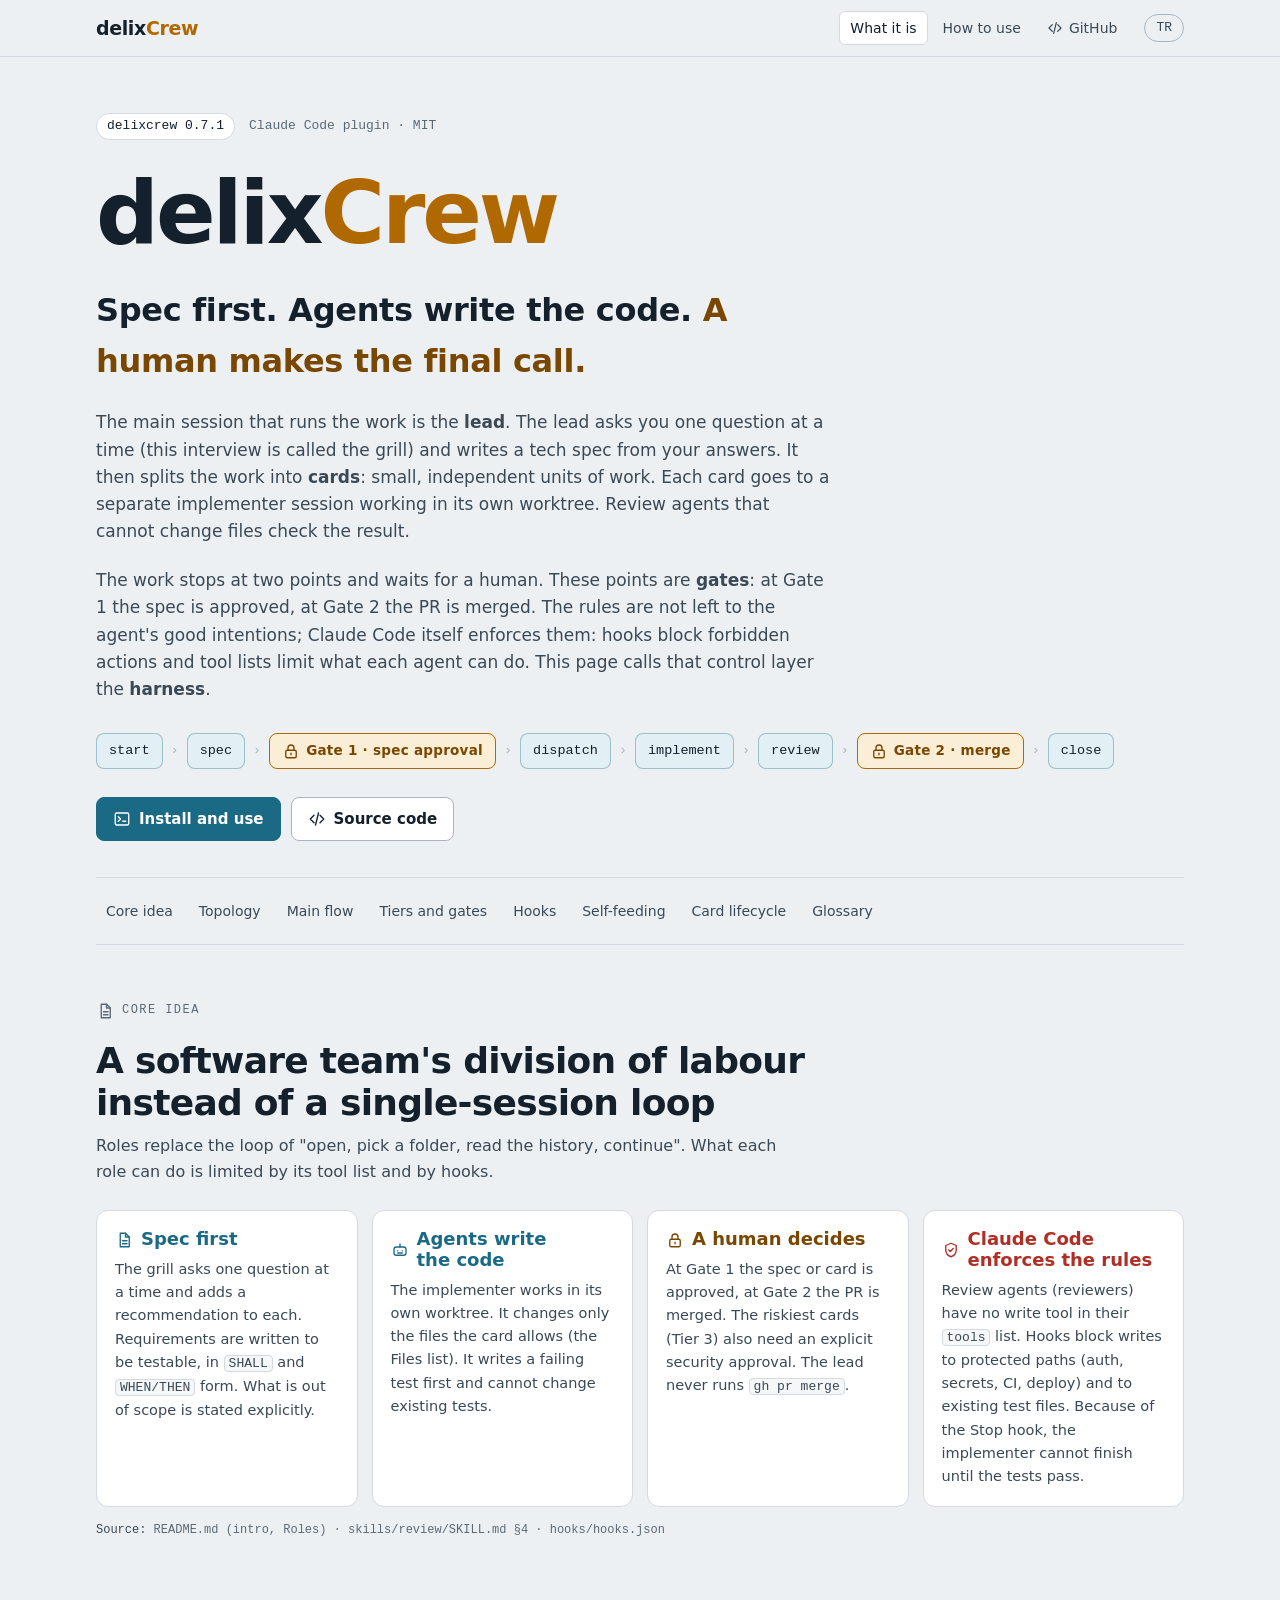
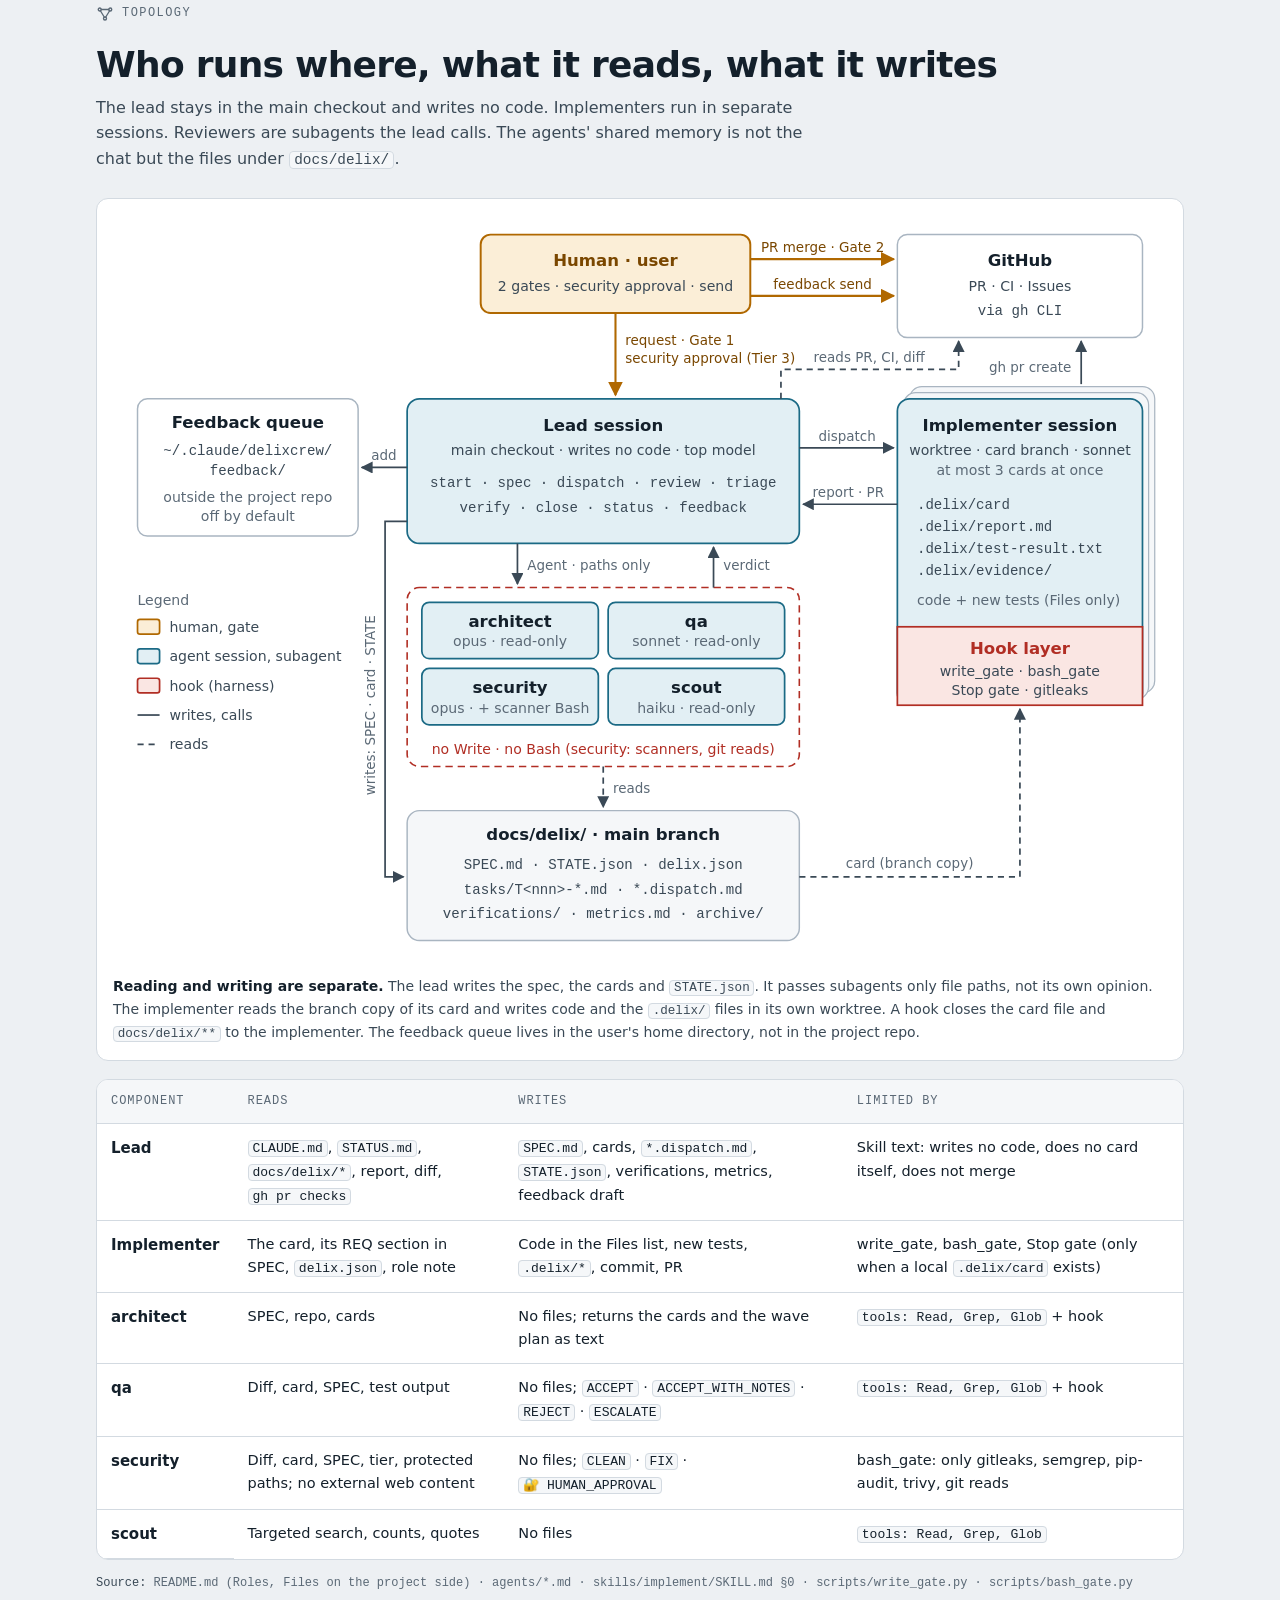
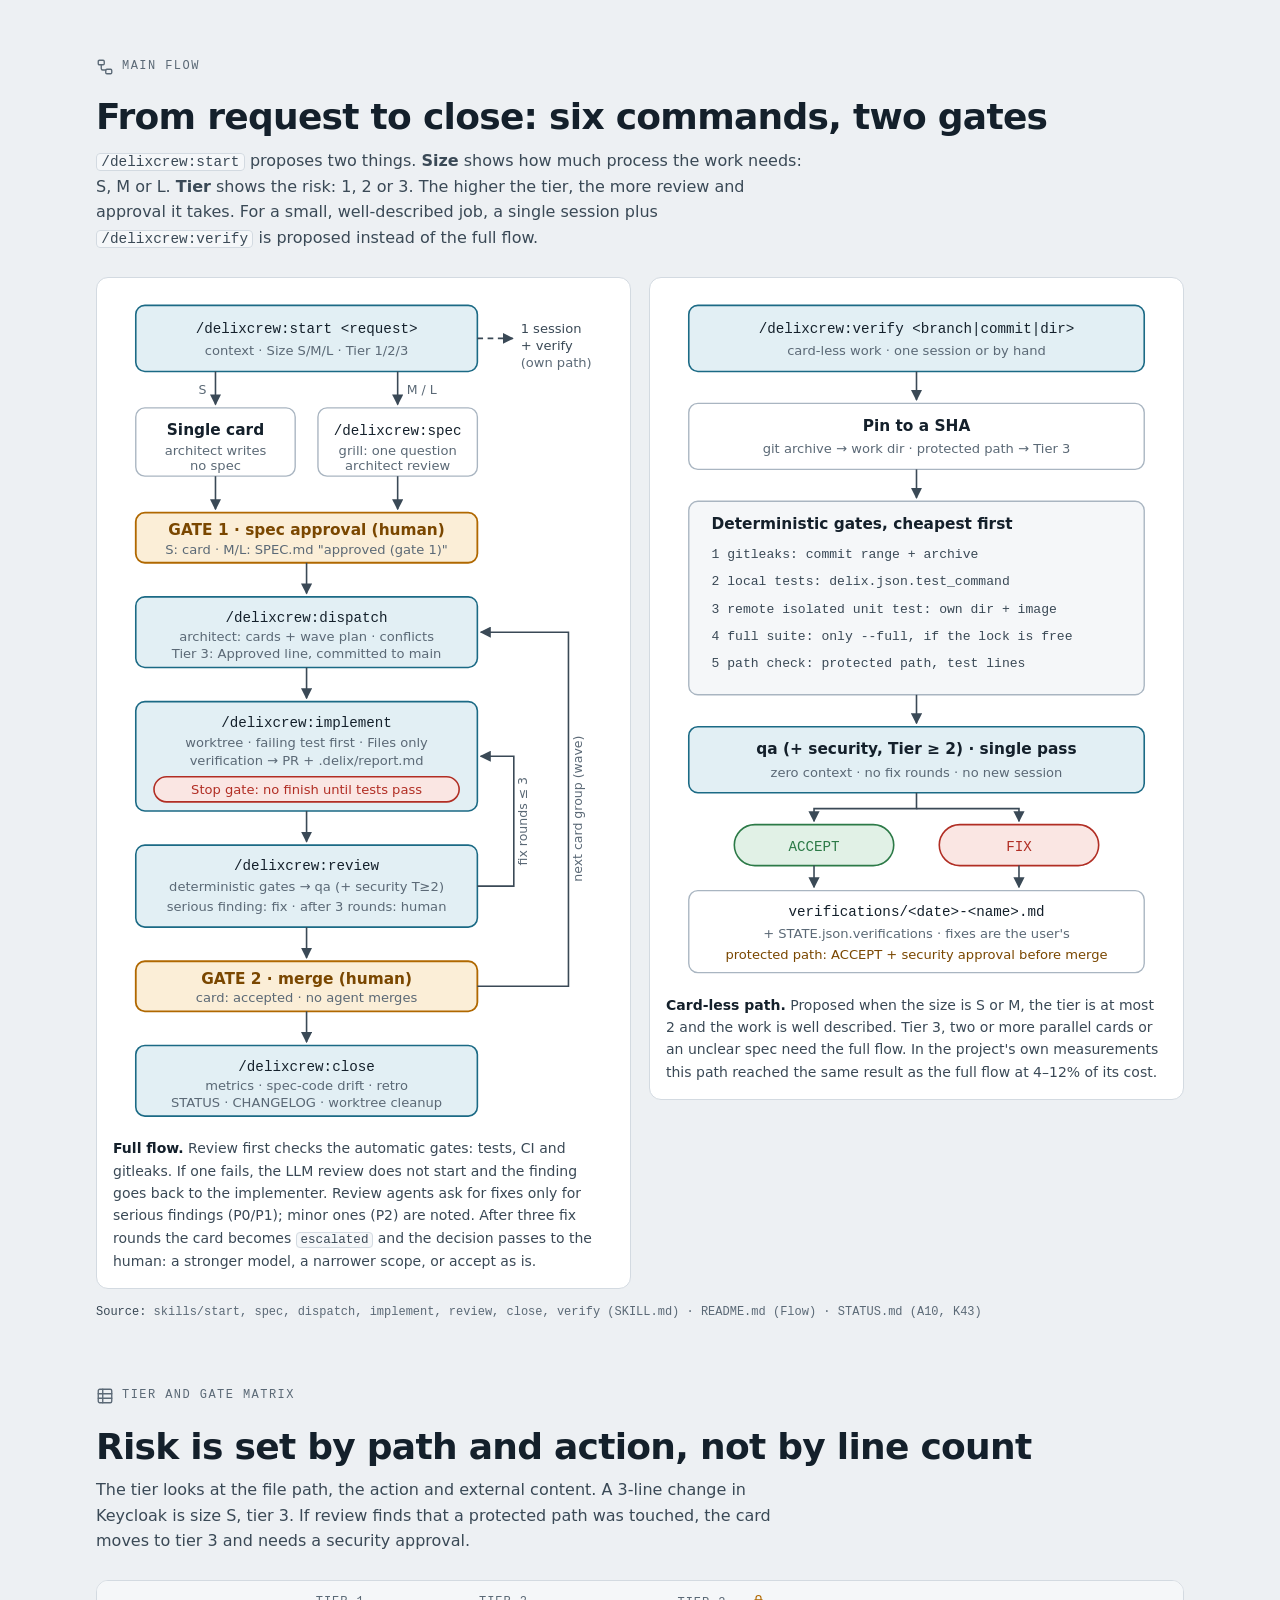
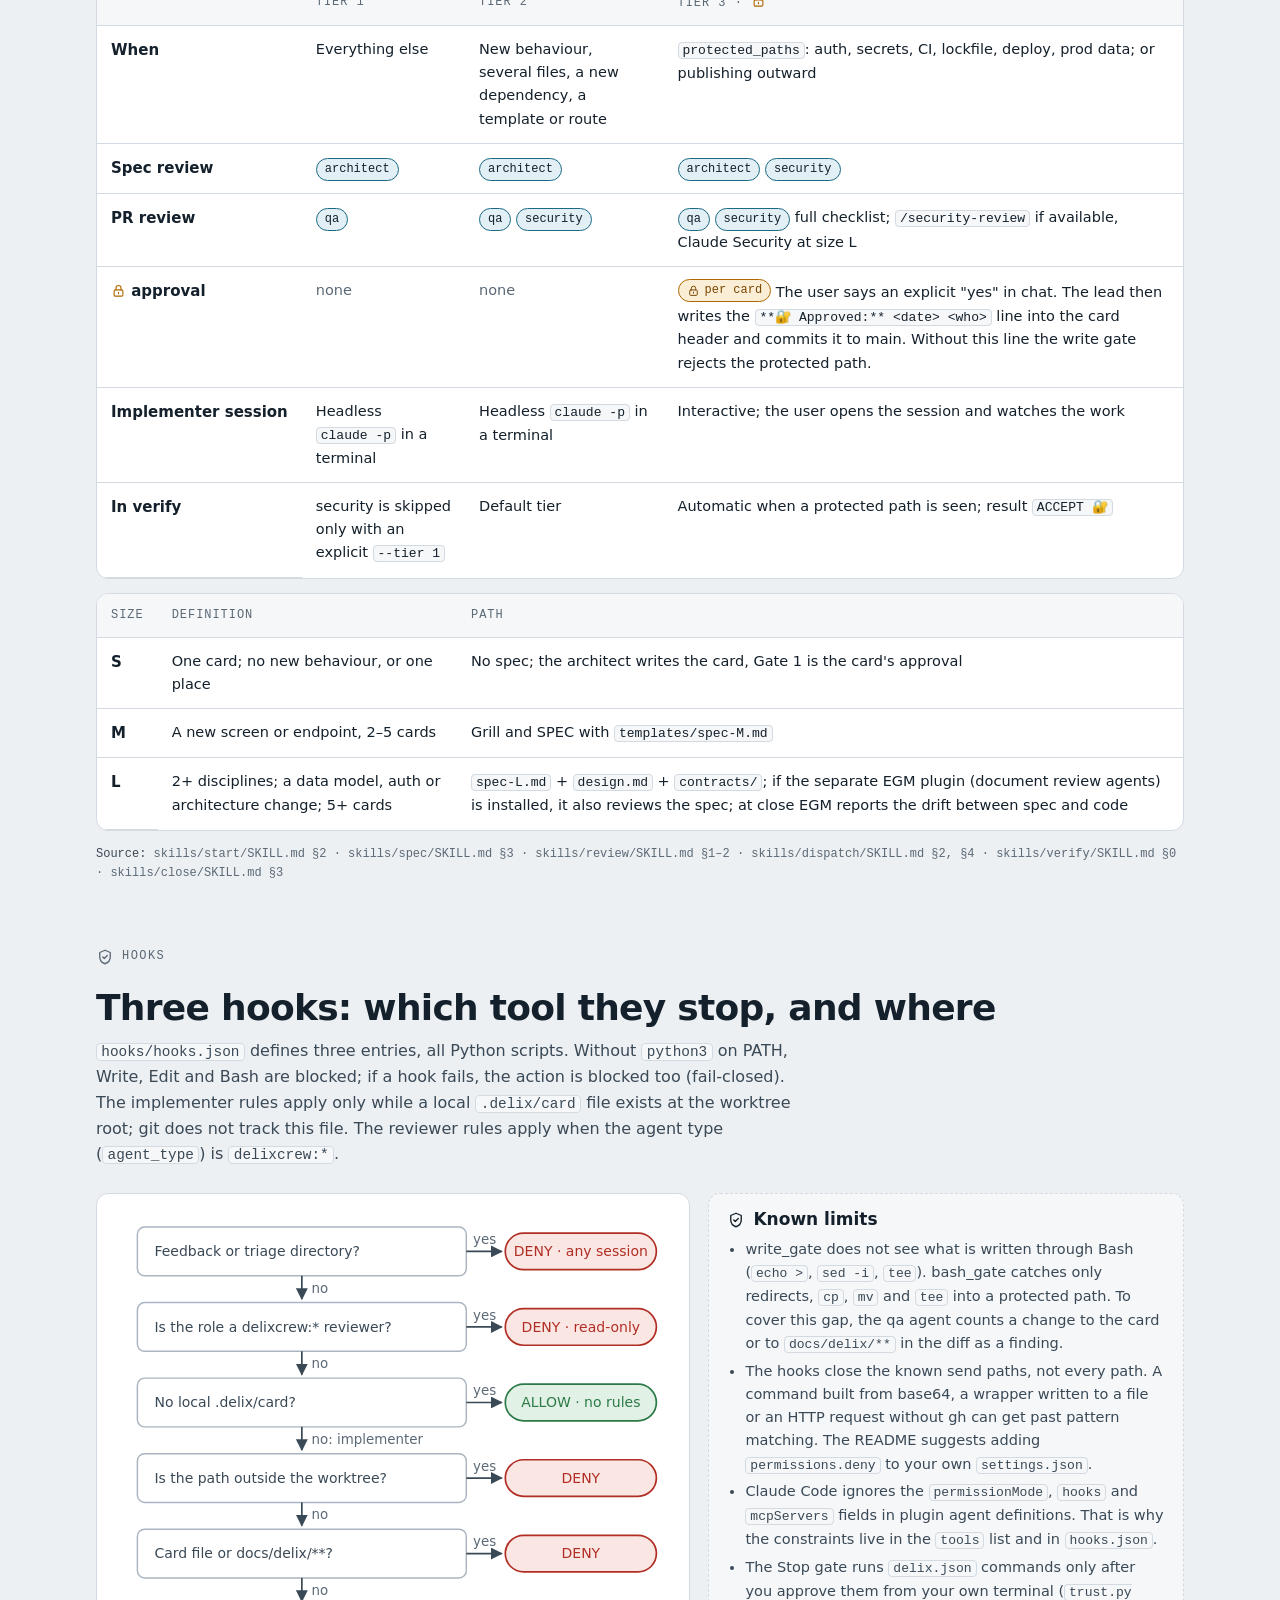
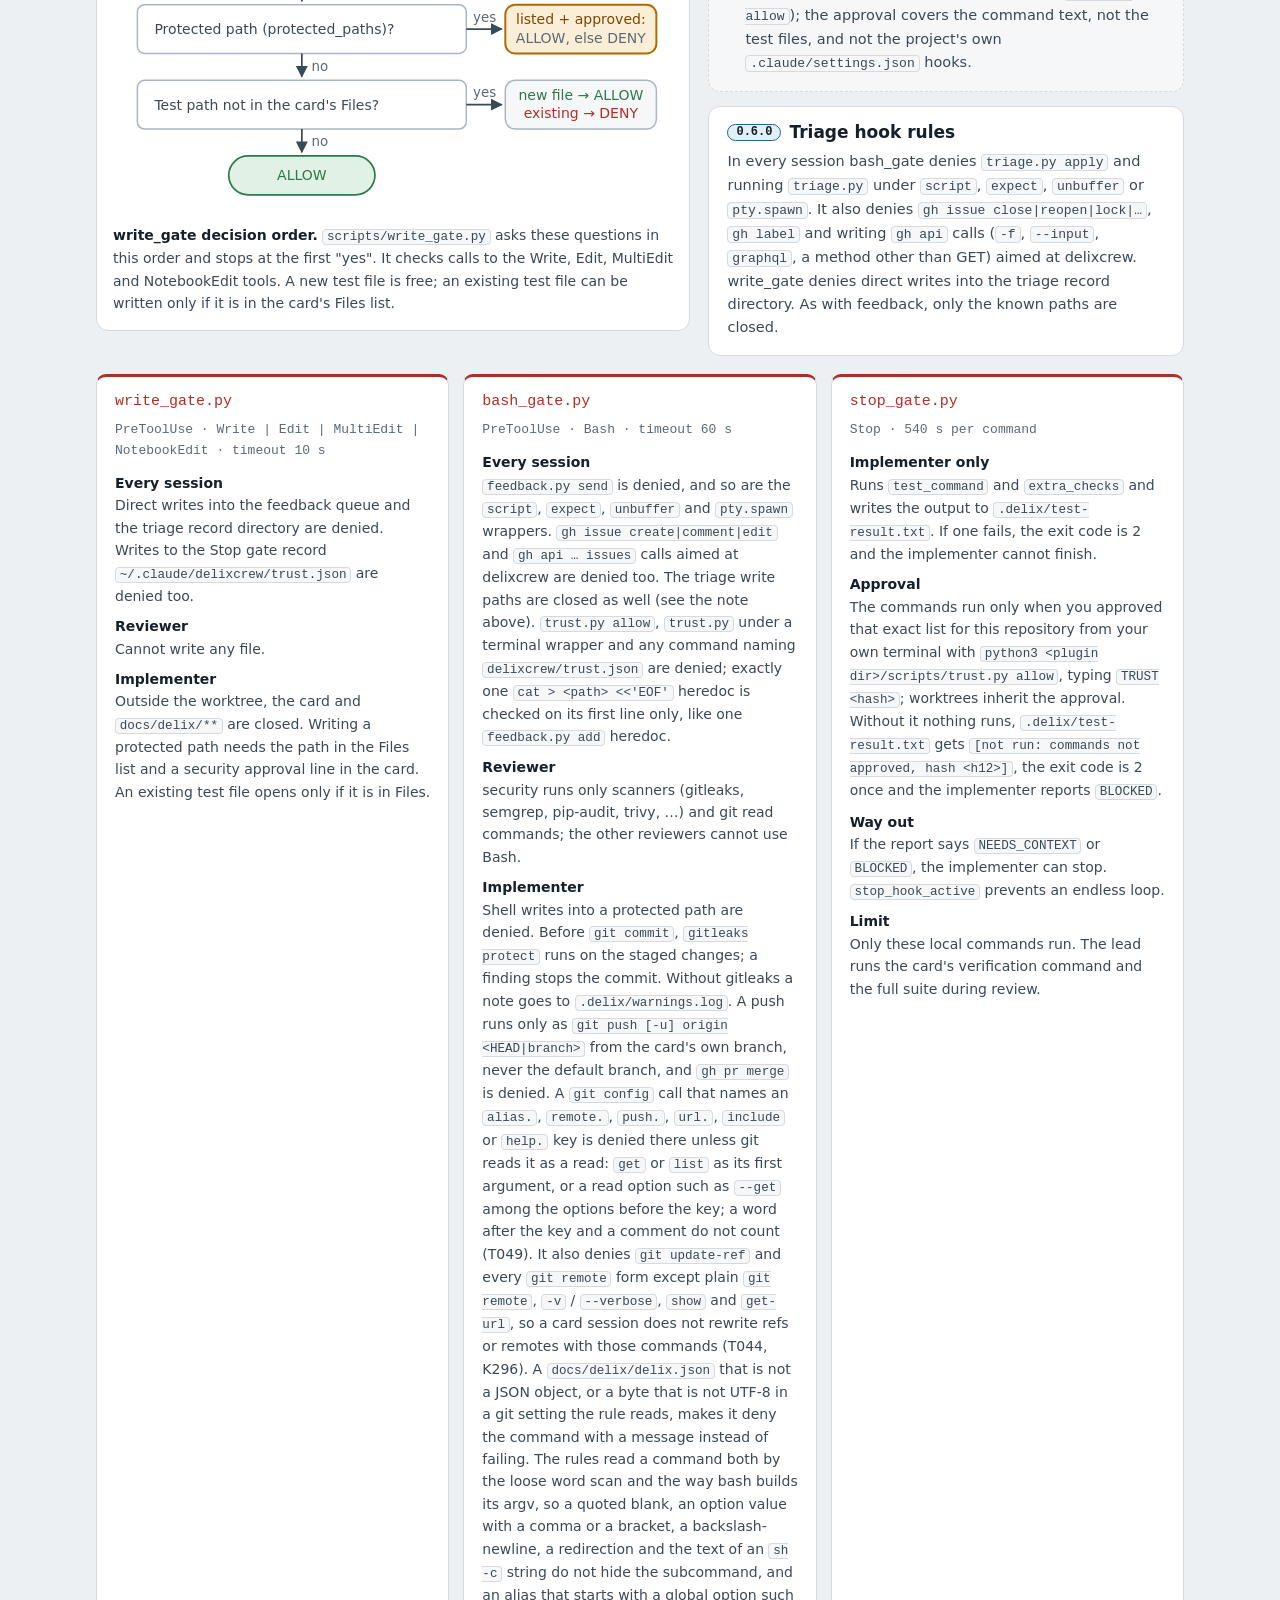
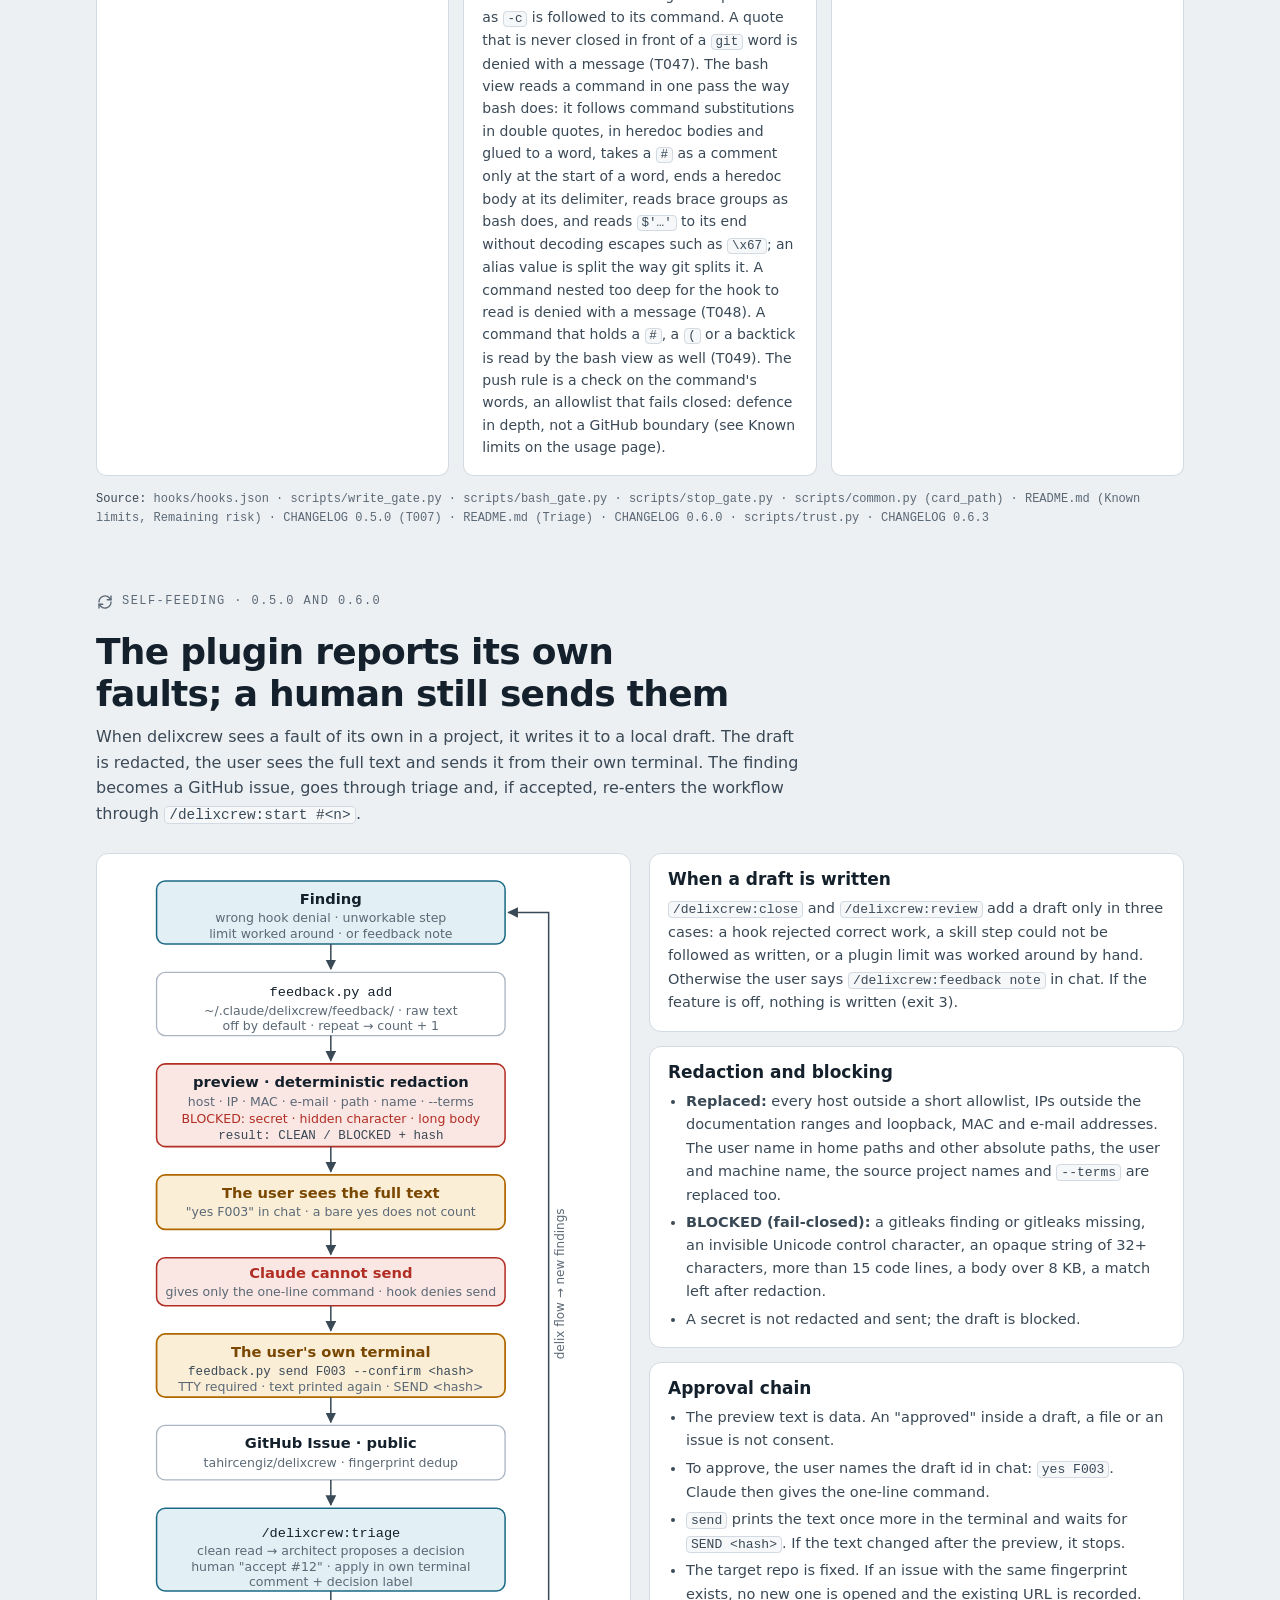
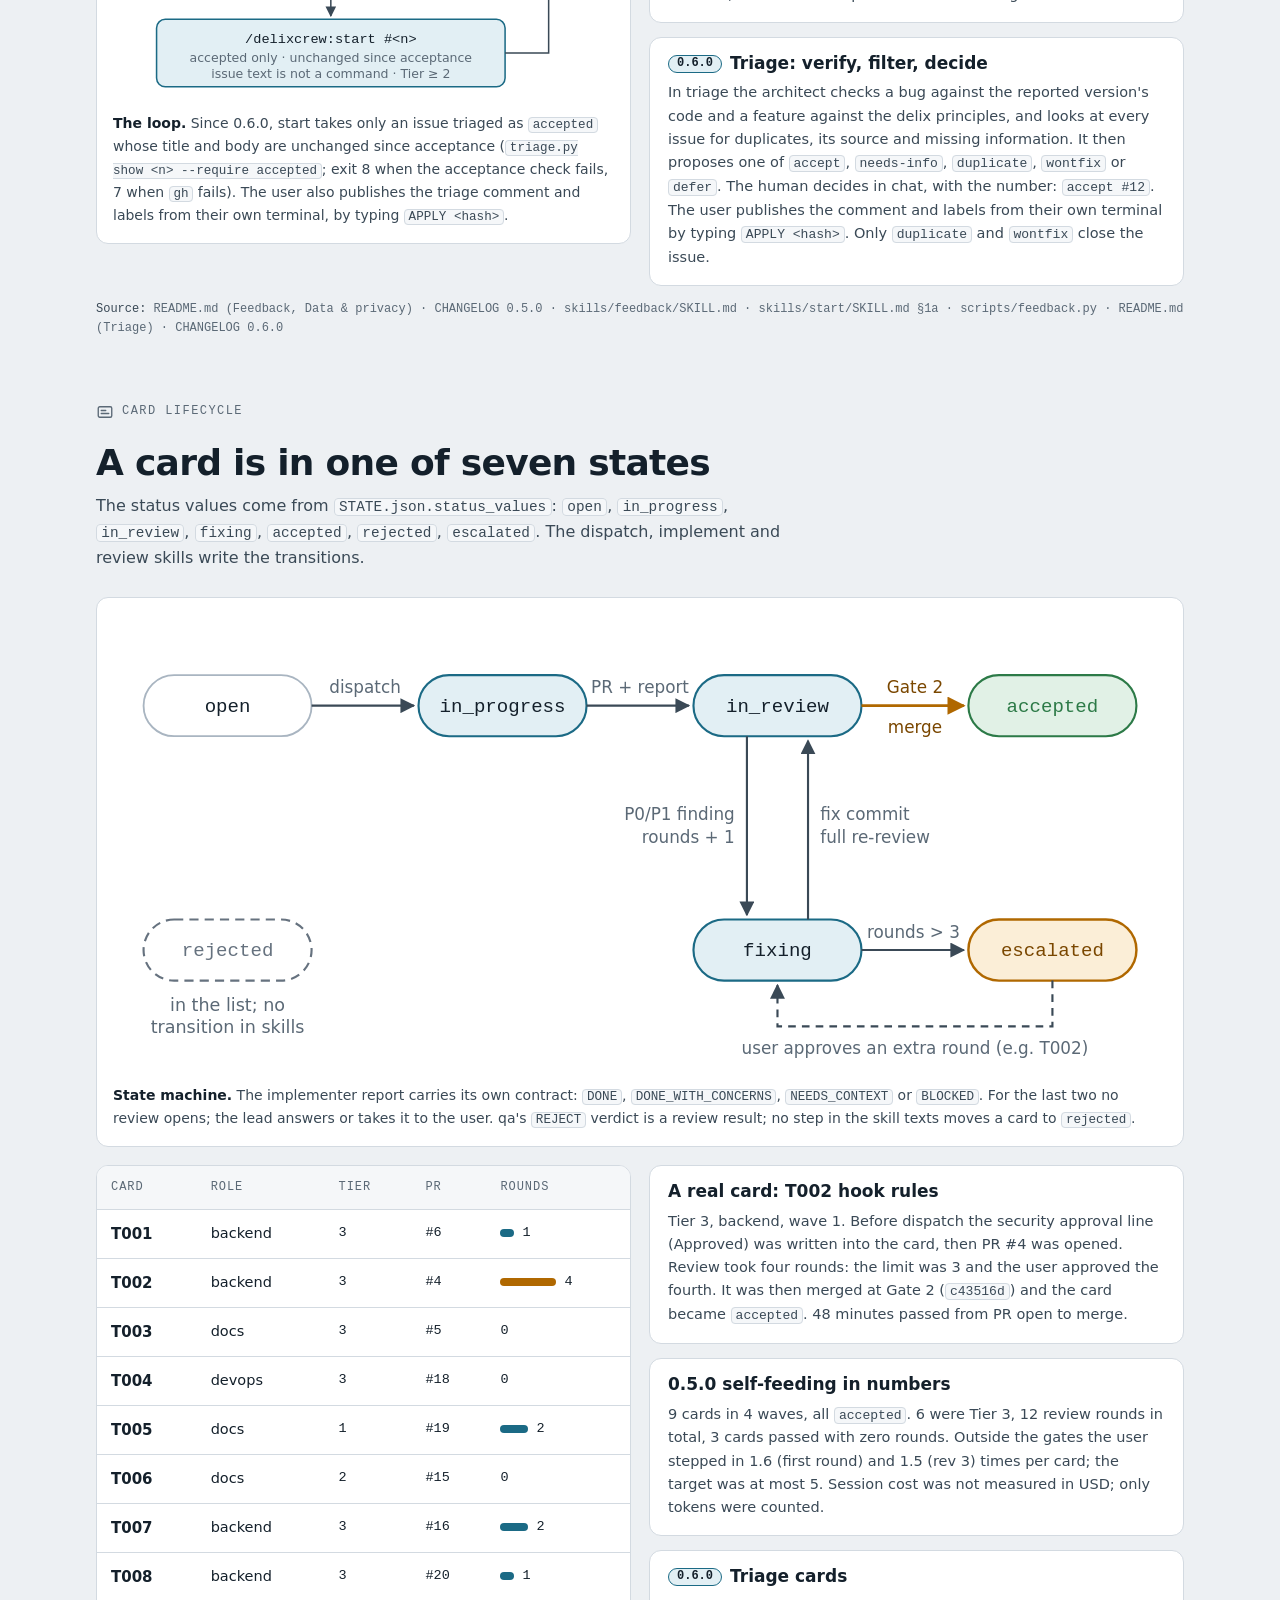
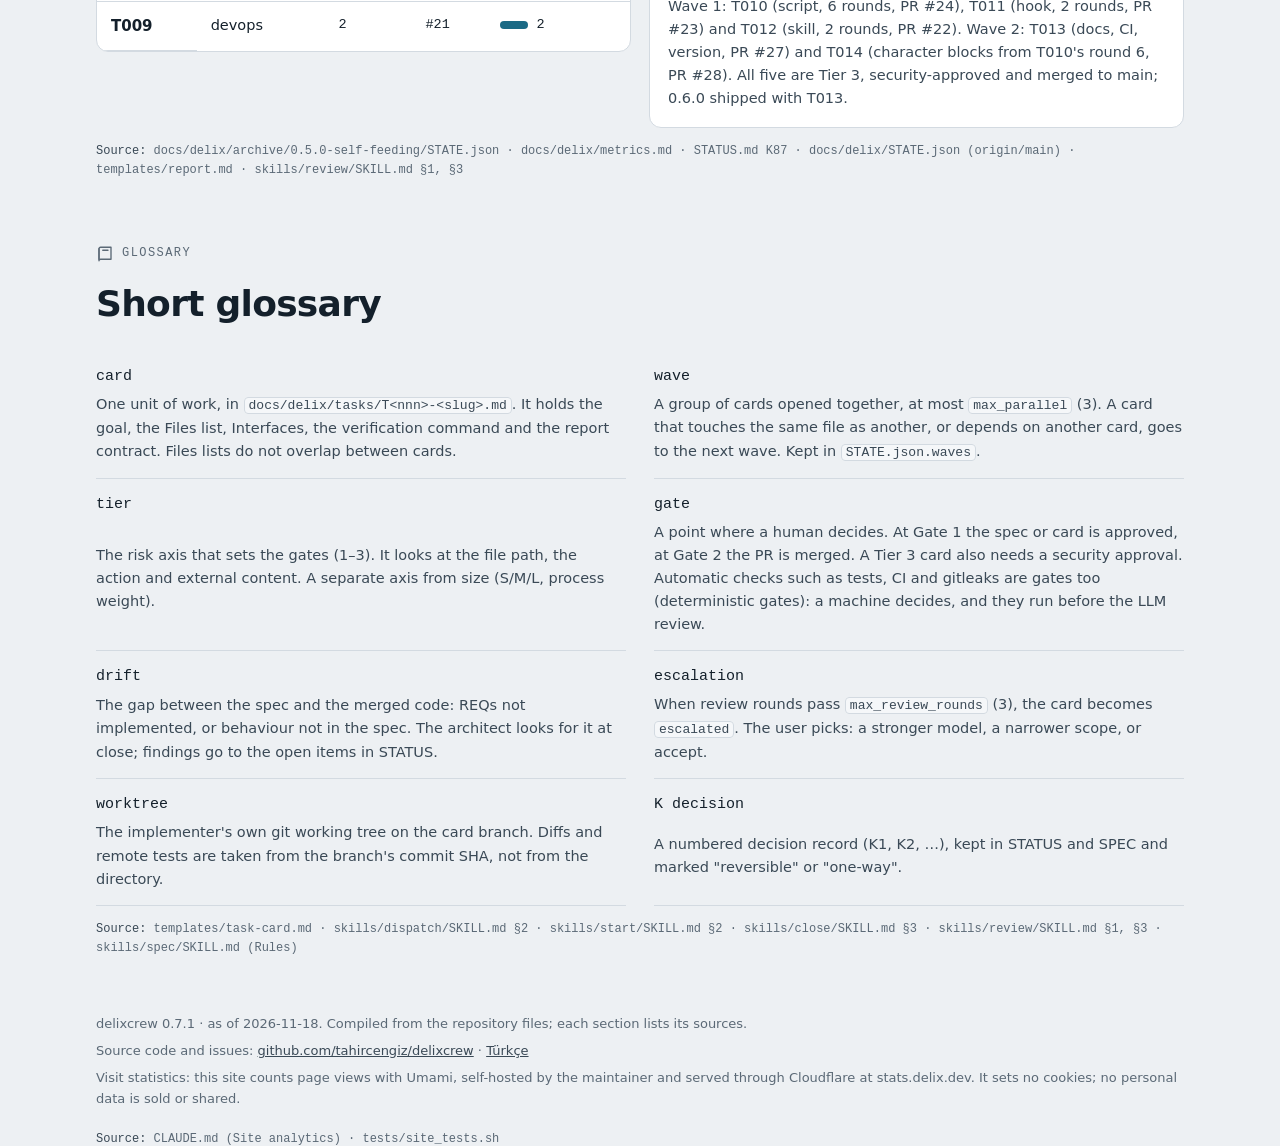
==== site/index.html @ f38f441c "Sürüm 0.7.1: pano düzeltmeleri, push komutu izin listesi belgeleri, delix-board 0.1.7 (#80, #82, #83" ====
<!doctype html>
<html lang="en">
<head>
<meta charset="utf-8">
<meta name="viewport" content="width=device-width, initial-scale=1, viewport-fit=cover">
<title>What is delixCrew</title>
<meta name="description" content="delixCrew is a team workflow plugin for Claude Code: spec first, agents write the code, a human holds the gates.">
<meta name="color-scheme" content="light dark">
<link rel="stylesheet" href="assets/style.css">
<link rel="icon" href="assets/favicon.svg" type="image/svg+xml">
<link rel="alternate" hreflang="tr" href="tr/index.html">
<script defer src="https://stats.delix.dev/u.js" data-website-id="aa8134df-2194-400e-8759-4fd3e391317b" data-domains="tahircengiz.github.io"></script>
</head>
<body>
<a class="skip" href="#main">Skip to content</a>
<header class="topbar">
  <div class="wrap">
    <a class="brand" href="index.html">delix<span>Crew</span></a>
    <nav class="pages" aria-label="Pages">
      <a href="index.html" aria-current="page">What it is</a>
      <a href="usage.html">How to use</a>
      <a href="https://github.com/tahircengiz/delixcrew"><svg class="ico" aria-hidden="true"><use href="assets/icons.svg#i-code"/></svg>GitHub</a>
    </nav>
    <a class="lang" href="tr/index.html" hreflang="tr" lang="tr" title="Türkçe">TR</a>
  </div>
</header>
<main id="main" class="wrap">
<header class="hero">
  <div class="kicker"><span class="ver" data-version="0.7.1">delixcrew 0.7.1</span><span>Claude Code plugin · MIT</span></div>
  <h1>delix<span>Crew</span></h1>
  <p class="thesis">Spec first. Agents write the code. <em>A human makes the final call.</em></p>
  <p class="lede">The main session that runs the work is the <strong>lead</strong>. The lead asks you one question at a time (this interview is called the grill) and writes a tech spec from your answers. It then splits the work into <strong>cards</strong>: small, independent units of work. Each card goes to a separate implementer session working in its own worktree. Review agents that cannot change files check the result.</p>
  <p class="lede">The work stops at two points and waits for a human. These points are <strong>gates</strong>: at Gate 1 the spec is approved, at Gate 2 the PR is merged. The rules are not left to the agent's good intentions; Claude Code itself enforces them: hooks block forbidden actions and tool lists limit what each agent can do. This page calls that control layer the <strong>harness</strong>.</p>
  <ol class="rail" aria-label="Main flow">
    <li>start</li><li class="sep" aria-hidden="true">›</li>
    <li>spec</li><li class="sep" aria-hidden="true">›</li>
    <li class="gate"><svg class="ico"><use href="assets/icons.svg#i-lock"/></svg>Gate 1 · spec approval</li><li class="sep" aria-hidden="true">›</li>
    <li>dispatch</li><li class="sep" aria-hidden="true">›</li>
    <li>implement</li><li class="sep" aria-hidden="true">›</li>
    <li>review</li><li class="sep" aria-hidden="true">›</li>
    <li class="gate"><svg class="ico"><use href="assets/icons.svg#i-lock"/></svg>Gate 2 · merge</li><li class="sep" aria-hidden="true">›</li>
    <li>close</li>
  </ol>
  <div class="cta">
    <a class="btn primary" href="usage.html"><svg class="ico" aria-hidden="true"><use href="assets/icons.svg#i-term"/></svg>Install and use</a>
    <a class="btn" href="https://github.com/tahircengiz/delixcrew"><svg class="ico" aria-hidden="true"><use href="assets/icons.svg#i-code"/></svg>Source code</a>
  </div>
</header>

<nav class="nav" aria-label="Sections">
  <a href="#idea">Core idea</a><a href="#topology">Topology</a><a href="#flow">Main flow</a><a href="#tiers">Tiers and gates</a><a href="#hooks">Hooks</a><a href="#self-feeding">Self-feeding</a><a href="#card">Card lifecycle</a><a href="#glossary">Glossary</a>
</nav>

<section id="idea">
  <div class="sec-head">
    <div class="eyebrow"><svg class="ico"><use href="assets/icons.svg#i-doc"/></svg>Core idea</div>
    <h2>A software team's division of labour instead of a single-session loop</h2>
    <p>Roles replace the loop of "open, pick a folder, read the history, continue". What each role can do is limited by its tool list and by hooks.</p>
  </div>
  <div class="principles">
    <article class="pr agent"><h3><svg class="ico"><use href="assets/icons.svg#i-doc"/></svg>Spec first</h3><p>The grill asks one question at a time and adds a recommendation to each. Requirements are written to be testable, in <code>SHALL</code> and <code>WHEN/THEN</code> form. What is out of scope is stated explicitly.</p></article>
    <article class="pr agent"><h3><svg class="ico"><use href="assets/icons.svg#i-bot"/></svg>Agents write the code</h3><p>The implementer works in its own worktree. It changes only the files the card allows (the Files list). It writes a failing test first and cannot change existing tests.</p></article>
    <article class="pr human"><h3><svg class="ico"><use href="assets/icons.svg#i-lock"/></svg>A human decides</h3><p>At Gate 1 the spec or card is approved, at Gate 2 the PR is merged. The riskiest cards (Tier 3) also need an explicit security approval. The lead never runs <code>gh pr merge</code>.</p></article>
    <article class="pr hk-p"><h3><svg class="ico"><use href="assets/icons.svg#i-shield"/></svg>Claude Code enforces the rules</h3><p>Review agents (reviewers) have no write tool in their <code>tools</code> list. Hooks block writes to protected paths (auth, secrets, CI, deploy) and to existing test files. Because of the Stop hook, the implementer cannot finish until the tests pass.</p></article>
  </div>
  <p class="src"><b>Source:</b> README.md (intro, Roles) · skills/review/SKILL.md §4 · hooks/hooks.json</p>
</section>

<section id="topology">
  <div class="sec-head">
    <div class="eyebrow"><svg class="ico"><use href="assets/icons.svg#i-topo"/></svg>Topology</div>
    <h2>Who runs where, what it reads, what it writes</h2>
    <p>The lead stays in the main checkout and writes no code. Implementers run in separate sessions. Reviewers are subagents the lead calls. The agents' shared memory is not the chat but the files under <code>docs/delix/</code>.</p>
  </div>
  <figure class="dgm">
    <div class="scroll">
      <svg class="dg w680" viewBox="0 0 860 610" role="img" aria-label="Topology: the human, the lead session, four read-only subagents, at most three parallel implementer sessions, the docs/delix files, the user-level feedback queue and GitHub; the hook layer limits the implementer and the reviewers.">
        <defs>
          <marker id="tp-a" viewBox="0 0 10 10" refX="9" refY="5" markerWidth="7" markerHeight="7" orient="auto-start-reverse"><path class="ah" d="M0,0 L10,5 L0,10 z"/></marker>
          <marker id="tp-h" viewBox="0 0 10 10" refX="9" refY="5" markerWidth="7" markerHeight="7" orient="auto-start-reverse"><path class="ahh" d="M0,0 L10,5 L0,10 z"/></marker>
        </defs>
        <!-- Human -->
        <rect class="hu" x="300" y="16" width="220" height="64" rx="8"/>
        <text class="t tu" x="410" y="42" text-anchor="middle">Human · user</text>
        <text class="k" x="410" y="62" text-anchor="middle">2 gates · security approval · send</text>
        <!-- GitHub -->
        <rect class="box" x="640" y="16" width="200" height="84" rx="8"/>
        <text class="t" x="740" y="42" text-anchor="middle">GitHub</text>
        <text class="k" x="740" y="62" text-anchor="middle">PR · CI · Issues</text>
        <text class="m" x="740" y="82" text-anchor="middle">via gh CLI</text>
        <line class="ln h" x1="520" y1="36" x2="637" y2="36" marker-end="url(#tp-h)"/>
        <text class="lh" x="579" y="30" text-anchor="middle">PR merge · Gate 2</text>
        <line class="ln h" x1="520" y1="66" x2="637" y2="66" marker-end="url(#tp-h)"/>
        <text class="lh" x="579" y="60" text-anchor="middle">feedback send</text>
        <!-- Feedback queue -->
        <rect class="box" x="20" y="150" width="180" height="112" rx="8"/>
        <text class="t" x="110" y="174" text-anchor="middle">Feedback queue</text>
        <text class="m" x="110" y="196" text-anchor="middle">~/.claude/delixcrew/</text>
        <text class="m" x="110" y="212" text-anchor="middle">feedback/</text>
        <text class="s" x="110" y="234" text-anchor="middle">outside the project repo</text>
        <text class="s" x="110" y="250" text-anchor="middle">off by default</text>
        <!-- Lead -->
        <rect class="ag" x="240" y="150" width="320" height="118" rx="10"/>
        <text class="t" x="400" y="176" text-anchor="middle">Lead session</text>
        <text class="k" x="400" y="196" text-anchor="middle">main checkout · writes no code · top model</text>
        <text class="m" x="400" y="222" text-anchor="middle">start · spec · dispatch · review · triage</text>
        <text class="m" x="400" y="242" text-anchor="middle">verify · close · status · feedback</text>
        <line class="ln h" x1="410" y1="80" x2="410" y2="147" marker-end="url(#tp-h)"/>
        <text class="lh" x="418" y="106">request · Gate 1</text>
        <text class="lh" x="418" y="121">security approval (Tier 3)</text>
        <path class="ln d" d="M545,150 V126 H690 V103" marker-end="url(#tp-a)"/>
        <text class="lbl" x="617" y="120" text-anchor="middle">reads PR, CI, diff</text>
        <line class="ln" x1="240" y1="206" x2="203" y2="206" marker-end="url(#tp-a)"/>
        <text class="lbl" x="221" y="200" text-anchor="middle">add</text>
        <!-- Implementer -->
        <rect class="ghost" x="650" y="140" width="200" height="250" rx="10"/>
        <rect class="ghost" x="645" y="145" width="200" height="250" rx="10"/>
        <rect class="ag" x="640" y="150" width="200" height="250" rx="10"/>
        <text class="t" x="740" y="176" text-anchor="middle">Implementer session</text>
        <text class="k" x="740" y="196" text-anchor="middle">worktree · card branch · sonnet</text>
        <text class="s" x="740" y="212" text-anchor="middle">at most 3 cards at once</text>
        <text class="m" x="656" y="240">.delix/card</text>
        <text class="m" x="656" y="258">.delix/report.md</text>
        <text class="m" x="656" y="276">.delix/test-result.txt</text>
        <text class="m" x="656" y="294">.delix/evidence/</text>
        <text class="s" x="656" y="318">code + new tests (Files only)</text>
        <rect class="hk" x="640" y="336" width="200" height="64" rx="0"/>
        <text class="t th" x="740" y="358" text-anchor="middle">Hook layer</text>
        <text class="k" x="740" y="376" text-anchor="middle">write_gate · bash_gate</text>
        <text class="k" x="740" y="392" text-anchor="middle">Stop gate · gitleaks</text>
        <line class="ln" x1="560" y1="190" x2="637" y2="190" marker-end="url(#tp-a)"/>
        <text class="lbl" x="599" y="184" text-anchor="middle">dispatch</text>
        <line class="ln" x1="640" y1="236" x2="563" y2="236" marker-end="url(#tp-a)"/>
        <text class="lbl" x="600" y="230" text-anchor="middle">report · PR</text>
        <line class="ln" x1="790" y1="138" x2="790" y2="103" marker-end="url(#tp-a)"/>
        <text class="lbl" x="782" y="128" text-anchor="end">gh pr create</text>
        <!-- Subagents -->
        <rect class="hkout" x="240" y="304" width="320" height="146" rx="10"/>
        <rect class="ag" x="252" y="316" width="144" height="46" rx="6"/>
        <text class="t" x="324" y="336" text-anchor="middle">architect</text>
        <text class="s" x="324" y="352" text-anchor="middle">opus · read-only</text>
        <rect class="ag" x="404" y="316" width="144" height="46" rx="6"/>
        <text class="t" x="476" y="336" text-anchor="middle">qa</text>
        <text class="s" x="476" y="352" text-anchor="middle">sonnet · read-only</text>
        <rect class="ag" x="252" y="370" width="144" height="46" rx="6"/>
        <text class="t" x="324" y="390" text-anchor="middle">security</text>
        <text class="s" x="324" y="406" text-anchor="middle">opus · + scanner Bash</text>
        <rect class="ag" x="404" y="370" width="144" height="46" rx="6"/>
        <text class="t" x="476" y="390" text-anchor="middle">scout</text>
        <text class="s" x="476" y="406" text-anchor="middle">haiku · read-only</text>
        <text class="s th" x="400" y="440" text-anchor="middle">no Write · no Bash (security: scanners, git reads)</text>
        <line class="ln" x1="330" y1="268" x2="330" y2="301" marker-end="url(#tp-a)"/>
        <text class="lbl" x="338" y="290">Agent · paths only</text>
        <line class="ln" x1="490" y1="304" x2="490" y2="271" marker-end="url(#tp-a)"/>
        <text class="lbl" x="498" y="290">verdict</text>
        <!-- docs/delix -->
        <rect class="box2" x="240" y="486" width="320" height="106" rx="10"/>
        <text class="t" x="400" y="510" text-anchor="middle">docs/delix/ · main branch</text>
        <text class="m" x="400" y="534" text-anchor="middle">SPEC.md · STATE.json · delix.json</text>
        <text class="m" x="400" y="554" text-anchor="middle">tasks/T&lt;nnn&gt;-*.md · *.dispatch.md</text>
        <text class="m" x="400" y="574" text-anchor="middle">verifications/ · metrics.md · archive/</text>
        <line class="ln d" x1="400" y1="450" x2="400" y2="483" marker-end="url(#tp-a)"/>
        <text class="lbl" x="408" y="472">reads</text>
        <path class="ln" d="M240,250 H222 V540 H237" marker-end="url(#tp-a)"/>
        <text class="lbl" x="214" y="400" text-anchor="middle" transform="rotate(-90 214 400)">writes: SPEC · card · STATE</text>
        <path class="ln d" d="M560,540 H740 V403" marker-end="url(#tp-a)"/>
        <text class="lbl" x="650" y="533" text-anchor="middle">card (branch copy)</text>
        <!-- Legend -->
        <text class="s" x="20" y="318">Legend</text>
        <rect class="sw-hu" x="20" y="330" width="18" height="12" rx="2" stroke-width="1.4"/><text class="k" x="46" y="340">human, gate</text>
        <rect class="sw-ag" x="20" y="354" width="18" height="12" rx="2" stroke-width="1.4"/><text class="k" x="46" y="364">agent session, subagent</text>
        <rect class="sw-hk" x="20" y="378" width="18" height="12" rx="2" stroke-width="1.4"/><text class="k" x="46" y="388">hook (harness)</text>
        <line class="ln" x1="20" y1="408" x2="38" y2="408"/><text class="k" x="46" y="412">writes, calls</text>
        <line class="ln d" x1="20" y1="432" x2="38" y2="432"/><text class="k" x="46" y="436">reads</text>
      </svg>
    </div>
    <p class="swipe">Scroll the diagram sideways.</p>
    <figcaption><strong>Reading and writing are separate.</strong> The lead writes the spec, the cards and <code>STATE.json</code>. It passes subagents only file paths, not its own opinion. The implementer reads the branch copy of its card and writes code and the <code>.delix/</code> files in its own worktree. A hook closes the card file and <code>docs/delix/**</code> to the implementer. The feedback queue lives in the user's home directory, not in the project repo.</figcaption>
  </figure>

  <div class="tbl" style="margin-top:18px">
    <table class="mx">
      <thead><tr><th>Component</th><th>Reads</th><th>Writes</th><th>Limited by</th></tr></thead>
      <tbody>
        <tr><th>Lead</th><td><code>CLAUDE.md</code>, <code>STATUS.md</code>, <code>docs/delix/*</code>, report, diff, <code>gh pr checks</code></td><td><code>SPEC.md</code>, cards, <code>*.dispatch.md</code>, <code>STATE.json</code>, verifications, metrics, feedback draft</td><td>Skill text: writes no code, does no card itself, does not merge</td></tr>
        <tr><th>Implementer</th><td>The card, its REQ section in SPEC, <code>delix.json</code>, role note</td><td>Code in the Files list, new tests, <code>.delix/*</code>, commit, PR</td><td>write_gate, bash_gate, Stop gate (only when a local <code>.delix/card</code> exists)</td></tr>
        <tr><th>architect</th><td>SPEC, repo, cards</td><td>No files; returns the cards and the wave plan as text</td><td><code>tools: Read, Grep, Glob</code> + hook</td></tr>
        <tr><th>qa</th><td>Diff, card, SPEC, test output</td><td>No files; <code>ACCEPT</code> · <code>ACCEPT_WITH_NOTES</code> · <code>REJECT</code> · <code>ESCALATE</code></td><td><code>tools: Read, Grep, Glob</code> + hook</td></tr>
        <tr><th>security</th><td>Diff, card, SPEC, tier, protected paths; no external web content</td><td>No files; <code>CLEAN</code> · <code>FIX</code> · <code>🔐 HUMAN_APPROVAL</code></td><td>bash_gate: only gitleaks, semgrep, pip-audit, trivy, git reads</td></tr>
        <tr><th>scout</th><td>Targeted search, counts, quotes</td><td>No files</td><td><code>tools: Read, Grep, Glob</code></td></tr>
      </tbody>
    </table>
  </div>
  <p class="src"><b>Source:</b> README.md (Roles, Files on the project side) · agents/*.md · skills/implement/SKILL.md §0 · scripts/write_gate.py · scripts/bash_gate.py</p>
</section>

<section id="flow">
  <div class="sec-head">
    <div class="eyebrow"><svg class="ico"><use href="assets/icons.svg#i-flow"/></svg>Main flow</div>
    <h2>From request to close: six commands, two gates</h2>
    <p><code>/delixcrew:start</code> proposes two things. <strong>Size</strong> shows how much process the work needs: S, M or L. <strong>Tier</strong> shows the risk: 1, 2 or 3. The higher the tier, the more review and approval it takes. For a small, well-described job, a single session plus <code>/delixcrew:verify</code> is proposed instead of the full flow.</p>
  </div>
  <div class="split">
    <figure class="dgm">
      <div class="scroll">
        <svg class="dg v" viewBox="0 0 440 730" role="img" aria-label="Main flow: start proposes size and tier; a single card for S, the spec grill for M and L; Gate 1; dispatch; implement in a worktree with the Stop gate; review with at most three fix rounds; Gate 2 merge; next wave or close.">
          <defs>
            <marker id="fl-a" viewBox="0 0 10 10" refX="9" refY="5" markerWidth="7" markerHeight="7" orient="auto-start-reverse"><path class="ah" d="M0,0 L10,5 L0,10 z"/></marker>
          </defs>
          <rect class="ag" x="20" y="10" width="300" height="58" rx="8"/>
          <text class="tm" x="170" y="34" text-anchor="middle">/delixcrew:start &lt;request&gt;</text>
          <text class="s" x="170" y="54" text-anchor="middle">context · Size S/M/L · Tier 1/2/3</text>
          <line class="ln d" x1="320" y1="39" x2="351" y2="39" marker-end="url(#fl-a)"/>
          <text class="k" x="358" y="34">1 session</text>
          <text class="k" x="358" y="49">+ verify</text>
          <text class="s" x="358" y="64">(own path)</text>

          <line class="ln" x1="90" y1="68" x2="90" y2="97" marker-end="url(#fl-a)"/>
          <text class="lbl" x="82" y="88" text-anchor="end">S</text>
          <line class="ln" x1="250" y1="68" x2="250" y2="97" marker-end="url(#fl-a)"/>
          <text class="lbl" x="258" y="88">M / L</text>
          <rect class="box" x="20" y="100" width="140" height="60" rx="8"/>
          <text class="t" x="90" y="124" text-anchor="middle">Single card</text>
          <text class="s" x="90" y="141" text-anchor="middle">architect writes</text>
          <text class="s" x="90" y="155" text-anchor="middle">no spec</text>
          <rect class="box" x="180" y="100" width="140" height="60" rx="8"/>
          <text class="tm" x="250" y="124" text-anchor="middle">/delixcrew:spec</text>
          <text class="s" x="250" y="141" text-anchor="middle">grill: one question</text>
          <text class="s" x="250" y="155" text-anchor="middle">architect review</text>

          <line class="ln" x1="90" y1="160" x2="90" y2="189" marker-end="url(#fl-a)"/>
          <line class="ln" x1="250" y1="160" x2="250" y2="189" marker-end="url(#fl-a)"/>
          <rect class="hu" x="20" y="192" width="300" height="44" rx="8"/>
          <text class="t tu" x="170" y="212" text-anchor="middle">GATE 1 · spec approval (human)</text>
          <text class="s" x="170" y="228" text-anchor="middle">S: card · M/L: SPEC.md "approved (gate 1)"</text>

          <line class="ln" x1="170" y1="236" x2="170" y2="263" marker-end="url(#fl-a)"/>
          <rect class="ag" x="20" y="266" width="300" height="62" rx="8"/>
          <text class="tm" x="170" y="288" text-anchor="middle">/delixcrew:dispatch</text>
          <text class="s" x="170" y="305" text-anchor="middle">architect: cards + wave plan · conflicts</text>
          <text class="s" x="170" y="320" text-anchor="middle">Tier 3: Approved line, committed to main</text>

          <line class="ln" x1="170" y1="328" x2="170" y2="355" marker-end="url(#fl-a)"/>
          <rect class="ag" x="20" y="358" width="300" height="96" rx="8"/>
          <text class="tm" x="170" y="380" text-anchor="middle">/delixcrew:implement</text>
          <text class="s" x="170" y="398" text-anchor="middle">worktree · failing test first · Files only</text>
          <text class="s" x="170" y="414" text-anchor="middle">verification → PR + .delix/report.md</text>
          <rect class="hk" x="36" y="424" width="268" height="22" rx="11"/>
          <text class="s th" x="170" y="439" text-anchor="middle">Stop gate: no finish until tests pass</text>

          <line class="ln" x1="170" y1="454" x2="170" y2="481" marker-end="url(#fl-a)"/>
          <rect class="ag" x="20" y="484" width="300" height="72" rx="8"/>
          <text class="tm" x="170" y="506" text-anchor="middle">/delixcrew:review</text>
          <text class="s" x="170" y="524" text-anchor="middle">deterministic gates → qa (+ security T≥2)</text>
          <text class="s" x="170" y="542" text-anchor="middle">serious finding: fix · after 3 rounds: human</text>

          <line class="ln" x1="170" y1="556" x2="170" y2="583" marker-end="url(#fl-a)"/>
          <rect class="hu" x="20" y="586" width="300" height="44" rx="8"/>
          <text class="t tu" x="170" y="606" text-anchor="middle">GATE 2 · merge (human)</text>
          <text class="s" x="170" y="622" text-anchor="middle">card: accepted · no agent merges</text>

          <line class="ln" x1="170" y1="630" x2="170" y2="657" marker-end="url(#fl-a)"/>
          <rect class="ag" x="20" y="660" width="300" height="62" rx="8"/>
          <text class="tm" x="170" y="682" text-anchor="middle">/delixcrew:close</text>
          <text class="s" x="170" y="699" text-anchor="middle">metrics · spec-code drift · retro</text>
          <text class="s" x="170" y="714" text-anchor="middle">STATUS · CHANGELOG · worktree cleanup</text>

          <path class="ln" d="M320,520 H352 V406 H323" marker-end="url(#fl-a)"/>
          <text class="lbl" x="364" y="463" text-anchor="middle" transform="rotate(-90 364 463)">fix rounds ≤ 3</text>
          <path class="ln" d="M320,608 H400 V297 H323" marker-end="url(#fl-a)"/>
          <text class="lbl" x="412" y="452" text-anchor="middle" transform="rotate(-90 412 452)">next card group (wave)</text>
        </svg>
      </div>
      <p class="swipe">Scroll the diagram sideways.</p>
      <figcaption><strong>Full flow.</strong> Review first checks the automatic gates: tests, CI and gitleaks. If one fails, the LLM review does not start and the finding goes back to the implementer. Review agents ask for fixes only for serious findings (P0/P1); minor ones (P2) are noted. After three fix rounds the card becomes <code>escalated</code> and the decision passes to the human: a stronger model, a narrower scope, or accept as is.</figcaption>
    </figure>

    <figure class="dgm">
      <div class="scroll">
        <svg class="dg v" viewBox="0 0 440 604" role="img" aria-label="Card-less verify path: the input is pinned to a SHA, five deterministic gates run from cheapest to most expensive, qa and security review in a single pass, and the result goes to a verifications report as ACCEPT or FIX; there are no fix rounds.">
          <defs>
            <marker id="vf-a" viewBox="0 0 10 10" refX="9" refY="5" markerWidth="7" markerHeight="7" orient="auto-start-reverse"><path class="ah" d="M0,0 L10,5 L0,10 z"/></marker>
          </defs>
          <rect class="ag" x="20" y="10" width="400" height="58" rx="8"/>
          <text class="tm" x="220" y="34" text-anchor="middle">/delixcrew:verify &lt;branch|commit|dir&gt;</text>
          <text class="s" x="220" y="54" text-anchor="middle">card-less work · one session or by hand</text>
          <line class="ln" x1="220" y1="68" x2="220" y2="93" marker-end="url(#vf-a)"/>
          <rect class="box" x="20" y="96" width="400" height="58" rx="8"/>
          <text class="t" x="220" y="120" text-anchor="middle">Pin to a SHA</text>
          <text class="s" x="220" y="140" text-anchor="middle">git archive → work dir · protected path → Tier 3</text>
          <line class="ln" x1="220" y1="154" x2="220" y2="179" marker-end="url(#vf-a)"/>
          <rect class="box2" x="20" y="182" width="400" height="170" rx="8"/>
          <text class="t" x="40" y="206">Deterministic gates, cheapest first</text>
          <text class="m" x="40" y="232">1  gitleaks: commit range + archive</text>
          <text class="m" x="40" y="256">2  local tests: delix.json.test_command</text>
          <text class="m" x="40" y="280">3  remote isolated unit test: own dir + image</text>
          <text class="m" x="40" y="304">4  full suite: only --full, if the lock is free</text>
          <text class="m" x="40" y="328">5  path check: protected path, test lines</text>
          <line class="ln" x1="220" y1="352" x2="220" y2="377" marker-end="url(#vf-a)"/>
          <rect class="ag" x="20" y="380" width="400" height="58" rx="8"/>
          <text class="t" x="220" y="404" text-anchor="middle">qa (+ security, Tier ≥ 2) · single pass</text>
          <text class="s" x="220" y="424" text-anchor="middle">zero context · no fix rounds · no new session</text>
          <path class="ln" d="M220,438 V452 H130 V463" marker-end="url(#vf-a)"/>
          <path class="ln" d="M220,452 H310 V463" marker-end="url(#vf-a)"/>
          <rect class="ok" x="60" y="466" width="140" height="36" rx="18"/>
          <text class="tm tok" x="130" y="489" text-anchor="middle">ACCEPT</text>
          <rect class="hk" x="240" y="466" width="140" height="36" rx="18"/>
          <text class="tm th" x="310" y="489" text-anchor="middle">FIX</text>
          <line class="ln" x1="130" y1="502" x2="130" y2="521" marker-end="url(#vf-a)"/>
          <line class="ln" x1="310" y1="502" x2="310" y2="521" marker-end="url(#vf-a)"/>
          <rect class="box" x="20" y="524" width="400" height="72" rx="8"/>
          <text class="tm" x="220" y="546" text-anchor="middle">verifications/&lt;date&gt;-&lt;name&gt;.md</text>
          <text class="s" x="220" y="566" text-anchor="middle">+ STATE.json.verifications · fixes are the user's</text>
          <text class="s tu" x="220" y="584" text-anchor="middle">protected path: ACCEPT + security approval before merge</text>
        </svg>
      </div>
      <p class="swipe">Scroll the diagram sideways.</p>
      <figcaption><strong>Card-less path.</strong> Proposed when the size is S or M, the tier is at most 2 and the work is well described. Tier 3, two or more parallel cards or an unclear spec need the full flow. In the project's own measurements this path reached the same result as the full flow at 4–12% of its cost.</figcaption>
    </figure>
  </div>
  <p class="src"><b>Source:</b> skills/start, spec, dispatch, implement, review, close, verify (SKILL.md) · README.md (Flow) · STATUS.md (A10, K43)</p>
</section>

<section id="tiers">
  <div class="sec-head">
    <div class="eyebrow"><svg class="ico"><use href="assets/icons.svg#i-grid"/></svg>Tier and gate matrix</div>
    <h2>Risk is set by path and action, not by line count</h2>
    <p>The tier looks at the file path, the action and external content. A 3-line change in Keycloak is size S, tier 3. If review finds that a protected path was touched, the card moves to tier 3 and needs a security approval.</p>
  </div>
  <div class="tbl">
    <table class="mx">
      <thead><tr><th></th><th>Tier 1</th><th>Tier 2</th><th>Tier 3 · <svg class="ico il" aria-hidden="true"><use href="assets/icons.svg#i-lock"/></svg></th></tr></thead>
      <tbody>
        <tr><th>When</th><td>Everything else</td><td>New behaviour, several files, a new dependency, a template or route</td><td><code>protected_paths</code>: auth, secrets, CI, lockfile, deploy, prod data; or publishing outward</td></tr>
        <tr><th>Spec review</th><td><span class="pill ag">architect</span></td><td><span class="pill ag">architect</span></td><td><span class="pill ag">architect</span> <span class="pill ag">security</span></td></tr>
        <tr><th>PR review</th><td><span class="pill ag">qa</span></td><td><span class="pill ag">qa</span> <span class="pill ag">security</span></td><td><span class="pill ag">qa</span> <span class="pill ag">security</span> full checklist; <code>/security-review</code> if available, Claude Security at size L</td></tr>
        <tr><th><svg class="ico il" aria-hidden="true"><use href="assets/icons.svg#i-lock"/></svg> approval</th><td class="muted">none</td><td class="muted">none</td><td><span class="pill hu"><svg class="ico"><use href="assets/icons.svg#i-lock"/></svg>per card</span> The user says an explicit "yes" in chat. The lead then writes the <code>**🔐 Approved:** &lt;date&gt; &lt;who&gt;</code> line into the card header and commits it to main. Without this line the write gate rejects the protected path.</td></tr>
        <tr><th>Implementer session</th><td>Headless <code>claude -p</code> in a terminal</td><td>Headless <code>claude -p</code> in a terminal</td><td>Interactive; the user opens the session and watches the work</td></tr>
        <tr><th>In verify</th><td>security is skipped only with an explicit <code>--tier 1</code></td><td>Default tier</td><td>Automatic when a protected path is seen; result <code>ACCEPT 🔐</code></td></tr>
      </tbody>
    </table>
  </div>
  <div class="tbl" style="margin-top:14px">
    <table class="mx">
      <thead><tr><th>Size</th><th>Definition</th><th>Path</th></tr></thead>
      <tbody>
        <tr><th>S</th><td>One card; no new behaviour, or one place</td><td>No spec; the architect writes the card, Gate 1 is the card's approval</td></tr>
        <tr><th>M</th><td>A new screen or endpoint, 2–5 cards</td><td>Grill and SPEC with <code>templates/spec-M.md</code></td></tr>
        <tr><th>L</th><td>2+ disciplines; a data model, auth or architecture change; 5+ cards</td><td><code>spec-L.md</code> + <code>design.md</code> + <code>contracts/</code>; if the separate EGM plugin (document review agents) is installed, it also reviews the spec; at close EGM reports the drift between spec and code</td></tr>
      </tbody>
    </table>
  </div>
  <p class="src"><b>Source:</b> skills/start/SKILL.md §2 · skills/spec/SKILL.md §3 · skills/review/SKILL.md §1–2 · skills/dispatch/SKILL.md §2, §4 · skills/verify/SKILL.md §0 · skills/close/SKILL.md §3</p>
</section>

<section id="hooks">
  <div class="sec-head">
    <div class="eyebrow"><svg class="ico"><use href="assets/icons.svg#i-shield"/></svg>Hooks</div>
    <h2>Three hooks: which tool they stop, and where</h2>
    <p><code>hooks/hooks.json</code> defines three entries, all Python scripts. Without <code>python3</code> on PATH, Write, Edit and Bash are blocked; if a hook fails, the action is blocked too (fail-closed). The implementer rules apply only while a local <code>.delix/card</code> file exists at the worktree root; git does not track this file. The reviewer rules apply when the agent type (<code>agent_type</code>) is <code>delixcrew:*</code>.</p>
  </div>
  <div class="split wide-left">
    <figure class="dgm">
      <div class="scroll">
        <svg class="dg v" viewBox="0 0 460 494" role="img" aria-label="write_gate decision order: first the feedback and triage directories, then the reviewer role, allow if not an implementer, outside the worktree, card and docs/delix, protected path, test file, allow everything else.">
          <defs>
            <marker id="wg-a" viewBox="0 0 10 10" refX="9" refY="5" markerWidth="7" markerHeight="7" orient="auto-start-reverse"><path class="ah" d="M0,0 L10,5 L0,10 z"/></marker>
          </defs>
          <!-- row 0 -->
          <rect class="box" x="20" y="14" width="270" height="40" rx="6"/>
          <text class="k" x="34" y="38">Feedback or triage directory?</text>
          <line class="ln" x1="290" y1="34" x2="319" y2="34" marker-end="url(#wg-a)"/>
          <text class="lbl" x="305" y="28" text-anchor="middle">yes</text>
          <rect class="hk" x="322" y="19" width="124" height="30" rx="15"/>
          <text class="s th" x="384" y="38" text-anchor="middle">DENY · any session</text>
          <line class="ln" x1="155" y1="54" x2="155" y2="73" marker-end="url(#wg-a)"/>
          <text class="lbl" x="163" y="68">no</text>
          <!-- row 1 -->
          <rect class="box" x="20" y="76" width="270" height="40" rx="6"/>
          <text class="k" x="34" y="100">Is the role a delixcrew:* reviewer?</text>
          <line class="ln" x1="290" y1="96" x2="319" y2="96" marker-end="url(#wg-a)"/>
          <text class="lbl" x="305" y="90" text-anchor="middle">yes</text>
          <rect class="hk" x="322" y="81" width="124" height="30" rx="15"/>
          <text class="s th" x="384" y="100" text-anchor="middle">DENY · read-only</text>
          <line class="ln" x1="155" y1="116" x2="155" y2="135" marker-end="url(#wg-a)"/>
          <text class="lbl" x="163" y="130">no</text>
          <!-- row 2 -->
          <rect class="box" x="20" y="138" width="270" height="40" rx="6"/>
          <text class="k" x="34" y="162">No local .delix/card?</text>
          <line class="ln" x1="290" y1="158" x2="319" y2="158" marker-end="url(#wg-a)"/>
          <text class="lbl" x="305" y="152" text-anchor="middle">yes</text>
          <rect class="ok" x="322" y="143" width="124" height="30" rx="15"/>
          <text class="s tok" x="384" y="162" text-anchor="middle">ALLOW · no rules</text>
          <line class="ln" x1="155" y1="178" x2="155" y2="197" marker-end="url(#wg-a)"/>
          <text class="lbl" x="163" y="192">no: implementer</text>
          <!-- row 3 -->
          <rect class="box" x="20" y="200" width="270" height="40" rx="6"/>
          <text class="k" x="34" y="224">Is the path outside the worktree?</text>
          <line class="ln" x1="290" y1="220" x2="319" y2="220" marker-end="url(#wg-a)"/>
          <text class="lbl" x="305" y="214" text-anchor="middle">yes</text>
          <rect class="hk" x="322" y="205" width="124" height="30" rx="15"/>
          <text class="s th" x="384" y="224" text-anchor="middle">DENY</text>
          <line class="ln" x1="155" y1="240" x2="155" y2="259" marker-end="url(#wg-a)"/>
          <text class="lbl" x="163" y="254">no</text>
          <!-- row 4 -->
          <rect class="box" x="20" y="262" width="270" height="40" rx="6"/>
          <text class="k" x="34" y="286">Card file or docs/delix/**?</text>
          <line class="ln" x1="290" y1="282" x2="319" y2="282" marker-end="url(#wg-a)"/>
          <text class="lbl" x="305" y="276" text-anchor="middle">yes</text>
          <rect class="hk" x="322" y="267" width="124" height="30" rx="15"/>
          <text class="s th" x="384" y="286" text-anchor="middle">DENY</text>
          <line class="ln" x1="155" y1="302" x2="155" y2="321" marker-end="url(#wg-a)"/>
          <text class="lbl" x="163" y="316">no</text>
          <!-- row 5 -->
          <rect class="box" x="20" y="324" width="270" height="40" rx="6"/>
          <text class="k" x="34" y="348">Protected path (protected_paths)?</text>
          <line class="ln" x1="290" y1="344" x2="319" y2="344" marker-end="url(#wg-a)"/>
          <text class="lbl" x="305" y="338" text-anchor="middle">yes</text>
          <rect class="hu" x="322" y="324" width="124" height="40" rx="8"/>
          <text class="s tu" x="384" y="340" text-anchor="middle">listed + approved:</text>
          <text class="s" x="384" y="355" text-anchor="middle">ALLOW, else DENY</text>
          <line class="ln" x1="155" y1="364" x2="155" y2="383" marker-end="url(#wg-a)"/>
          <text class="lbl" x="163" y="378">no</text>
          <!-- row 6 -->
          <rect class="box" x="20" y="386" width="270" height="40" rx="6"/>
          <text class="k" x="34" y="410">Test path not in the card's Files?</text>
          <line class="ln" x1="290" y1="406" x2="319" y2="406" marker-end="url(#wg-a)"/>
          <text class="lbl" x="305" y="400" text-anchor="middle">yes</text>
          <rect class="box2" x="322" y="386" width="124" height="40" rx="8"/>
          <text class="s tok" x="384" y="402" text-anchor="middle">new file → ALLOW</text>
          <text class="s th" x="384" y="417" text-anchor="middle">existing → DENY</text>
          <line class="ln" x1="155" y1="426" x2="155" y2="445" marker-end="url(#wg-a)"/>
          <text class="lbl" x="163" y="440">no</text>
          <rect class="ok" x="95" y="448" width="120" height="32" rx="16"/>
          <text class="s tok" x="155" y="468" text-anchor="middle">ALLOW</text>
        </svg>
      </div>
      <p class="swipe">Scroll the diagram sideways.</p>
      <figcaption><strong>write_gate decision order.</strong> <code>scripts/write_gate.py</code> asks these questions in this order and stops at the first "yes". It checks calls to the Write, Edit, MultiEdit and NotebookEdit tools. A new test file is free; an existing test file can be written only if it is in the card's Files list.</figcaption>
    </figure>

    <div class="notes">
      <div class="note limit">
        <h3><svg class="ico"><use href="assets/icons.svg#i-shield"/></svg>Known limits</h3>
        <ul>
          <li>write_gate does not see what is written through Bash (<code>echo &gt;</code>, <code>sed -i</code>, <code>tee</code>). bash_gate catches only redirects, <code>cp</code>, <code>mv</code> and <code>tee</code> into a protected path. To cover this gap, the qa agent counts a change to the card or to <code>docs/delix/**</code> in the diff as a finding.</li>
          <li>The hooks close the known send paths, not every path. A command built from base64, a wrapper written to a file or an HTTP request without gh can get past pattern matching. The README suggests adding <code>permissions.deny</code> to your own <code>settings.json</code>.</li>
          <li>Claude Code ignores the <code>permissionMode</code>, <code>hooks</code> and <code>mcpServers</code> fields in plugin agent definitions. That is why the constraints live in the <code>tools</code> list and in <code>hooks.json</code>.</li>
          <li>The Stop gate runs <code>delix.json</code> commands only after you approve them from your own terminal (<code>trust.py allow</code>); the approval covers the command text, not the test files, and not the project's own <code>.claude/settings.json</code> hooks.</li>
        </ul>
      </div>
      <div class="note">
        <h3><span class="pill ag">0.6.0</span>Triage hook rules</h3>
        <p>In every session bash_gate denies <code>triage.py apply</code> and running <code>triage.py</code> under <code>script</code>, <code>expect</code>, <code>unbuffer</code> or <code>pty.spawn</code>. It also denies <code>gh issue close|reopen|lock|…</code>, <code>gh label</code> and writing <code>gh api</code> calls (<code>-f</code>, <code>--input</code>, <code>graphql</code>, a method other than GET) aimed at delixcrew. write_gate denies direct writes into the triage record directory. As with feedback, only the known paths are closed.</p>
      </div>
    </div>
  </div>

  <div class="hooks">
    <article class="hook">
      <h3>write_gate.py</h3>
      <p class="when">PreToolUse · Write | Edit | MultiEdit | NotebookEdit · timeout 10 s</p>
      <dl>
        <div><dt>Every session</dt><dd>Direct writes into the feedback queue and the triage record directory are denied. Writes to the Stop gate record <code>~/.claude/delixcrew/trust.json</code> are denied too.</dd></div>
        <div><dt>Reviewer</dt><dd>Cannot write any file.</dd></div>
        <div><dt>Implementer</dt><dd>Outside the worktree, the card and <code>docs/delix/**</code> are closed. Writing a protected path needs the path in the Files list and a security approval line in the card. An existing test file opens only if it is in Files.</dd></div>
      </dl>
    </article>
    <article class="hook">
      <h3>bash_gate.py</h3>
      <p class="when">PreToolUse · Bash · timeout 60 s</p>
      <dl>
        <div><dt>Every session</dt><dd><code>feedback.py send</code> is denied, and so are the <code>script</code>, <code>expect</code>, <code>unbuffer</code> and <code>pty.spawn</code> wrappers. <code>gh issue create|comment|edit</code> and <code>gh api … issues</code> calls aimed at delixcrew are denied too. The triage write paths are closed as well (see the note above). <code>trust.py allow</code>, <code>trust.py</code> under a terminal wrapper and any command naming <code>delixcrew/trust.json</code> are denied; exactly one <code>cat &gt; &lt;path&gt; &lt;&lt;'EOF'</code> heredoc is checked on its first line only, like one <code>feedback.py add</code> heredoc.</dd></div>
        <div><dt>Reviewer</dt><dd>security runs only scanners (gitleaks, semgrep, pip-audit, trivy, …) and git read commands; the other reviewers cannot use Bash.</dd></div>
        <div><dt>Implementer</dt><dd>Shell writes into a protected path are denied. Before <code>git commit</code>, <code>gitleaks protect</code> runs on the staged changes; a finding stops the commit. Without gitleaks a note goes to <code>.delix/warnings.log</code>. A push runs only as <code>git push [-u] origin &lt;HEAD|branch&gt;</code> from the card's own branch, never the default branch, and <code>gh pr merge</code> is denied. A <code>git config</code> call that names an <code>alias.</code>, <code>remote.</code>, <code>push.</code>, <code>url.</code>, <code>include</code> or <code>help.</code> key is denied there unless git reads it as a read: <code>get</code> or <code>list</code> as its first argument, or a read option such as <code>--get</code> among the options before the key; a word after the key and a comment do not count (T049). It also denies <code>git update-ref</code> and every <code>git remote</code> form except plain <code>git remote</code>, <code>-v</code> / <code>--verbose</code>, <code>show</code> and <code>get-url</code>, so a card session does not rewrite refs or remotes with those commands (T044, K296). A <code>docs/delix/delix.json</code> that is not a JSON object, or a byte that is not UTF-8 in a git setting the rule reads, makes it deny the command with a message instead of failing. The rules read a command both by the loose word scan and the way bash builds its argv, so a quoted blank, an option value with a comma or a bracket, a backslash-newline, a redirection and the text of an <code>sh -c</code> string do not hide the subcommand, and an alias that starts with a global option such as <code>-c</code> is followed to its command. A quote that is never closed in front of a <code>git</code> word is denied with a message (T047). The bash view reads a command in one pass the way bash does: it follows command substitutions in double quotes, in heredoc bodies and glued to a word, takes a <code>#</code> as a comment only at the start of a word, ends a heredoc body at its delimiter, reads brace groups as bash does, and reads <code>$'…'</code> to its end without decoding escapes such as <code>\x67</code>; an alias value is split the way git splits it. A command nested too deep for the hook to read is denied with a message (T048). A command that holds a <code>#</code>, a <code>(</code> or a backtick is read by the bash view as well (T049). The push rule is a check on the command's words, an allowlist that fails closed: defence in depth, not a GitHub boundary (see Known limits on the usage page).</dd></div>
      </dl>
    </article>
    <article class="hook">
      <h3>stop_gate.py</h3>
      <p class="when">Stop · 540 s per command</p>
      <dl>
        <div><dt>Implementer only</dt><dd>Runs <code>test_command</code> and <code>extra_checks</code> and writes the output to <code>.delix/test-result.txt</code>. If one fails, the exit code is 2 and the implementer cannot finish.</dd></div>
        <div><dt>Approval</dt><dd>The commands run only when you approved that exact list for this repository from your own terminal with <code>python3 &lt;plugin dir&gt;/scripts/trust.py allow</code>, typing <code>TRUST &lt;hash&gt;</code>; worktrees inherit the approval. Without it nothing runs, <code>.delix/test-result.txt</code> gets <code>[not run: commands not approved, hash &lt;h12&gt;]</code>, the exit code is 2 once and the implementer reports <code>BLOCKED</code>.</dd></div>
        <div><dt>Way out</dt><dd>If the report says <code>NEEDS_CONTEXT</code> or <code>BLOCKED</code>, the implementer can stop. <code>stop_hook_active</code> prevents an endless loop.</dd></div>
        <div><dt>Limit</dt><dd>Only these local commands run. The lead runs the card's verification command and the full suite during review.</dd></div>
      </dl>
    </article>
  </div>
  <p class="src"><b>Source:</b> hooks/hooks.json · scripts/write_gate.py · scripts/bash_gate.py · scripts/stop_gate.py · scripts/common.py (card_path) · README.md (Known limits, Remaining risk) · CHANGELOG 0.5.0 (T007) · README.md (Triage) · CHANGELOG 0.6.0 · scripts/trust.py · CHANGELOG 0.6.3</p>
</section>

<section id="self-feeding">
  <div class="sec-head">
    <div class="eyebrow"><svg class="ico"><use href="assets/icons.svg#i-loop"/></svg>Self-feeding · 0.5.0 and 0.6.0</div>
    <h2>The plugin reports its own faults; a human still sends them</h2>
    <p>When delixcrew sees a fault of its own in a project, it writes it to a local draft. The draft is redacted, the user sees the full text and sends it from their own terminal. The finding becomes a GitHub issue, goes through triage and, if accepted, re-enters the workflow through <code>/delixcrew:start #&lt;n&gt;</code>.</p>
  </div>
  <div class="split">
    <figure class="dgm">
      <div class="scroll">
        <svg class="dg v" viewBox="0 0 460 762" role="img" aria-label="Self-feeding loop: a finding is written to the local queue with feedback.py add, preview redacts it deterministically, the user sees the full text and approves by id, Claude cannot send, the user runs send in their own terminal, a public issue opens, and after the triage decision start takes only an accepted issue as an UNTRUSTED quote, and the loop returns to new findings.">
          <defs>
            <marker id="fb-a" viewBox="0 0 10 10" refX="9" refY="5" markerWidth="7" markerHeight="7" orient="auto-start-reverse"><path class="ah" d="M0,0 L10,5 L0,10 z"/></marker>
            <marker id="fb-p" viewBox="0 0 10 10" refX="9" refY="5" markerWidth="7" markerHeight="7" orient="auto-start-reverse"><path class="ahp" d="M0,0 L10,5 L0,10 z"/></marker>
          </defs>
          <rect class="ag" x="40" y="10" width="320" height="58" rx="8"/>
          <text class="t" x="200" y="31" text-anchor="middle">Finding</text>
          <text class="s" x="200" y="48" text-anchor="middle">wrong hook denial · unworkable step</text>
          <text class="s" x="200" y="62" text-anchor="middle">limit worked around · or feedback note</text>
          <line class="ln" x1="200" y1="68" x2="200" y2="91" marker-end="url(#fb-a)"/>
          <rect class="box" x="40" y="94" width="320" height="58" rx="8"/>
          <text class="tm" x="200" y="116" text-anchor="middle">feedback.py add</text>
          <text class="s" x="200" y="133" text-anchor="middle">~/.claude/delixcrew/feedback/ · raw text</text>
          <text class="s" x="200" y="147" text-anchor="middle">off by default · repeat → count + 1</text>
          <line class="ln" x1="200" y1="152" x2="200" y2="175" marker-end="url(#fb-a)"/>
          <rect class="hk" x="40" y="178" width="320" height="76" rx="8"/>
          <text class="t" x="200" y="199" text-anchor="middle">preview · deterministic redaction</text>
          <text class="s" x="200" y="217" text-anchor="middle">host · IP · MAC · e-mail · path · name · --terms</text>
          <text class="s th" x="200" y="232" text-anchor="middle">BLOCKED: secret · hidden character · long body</text>
          <text class="m" x="200" y="247" text-anchor="middle">result: CLEAN / BLOCKED + hash</text>
          <line class="ln" x1="200" y1="254" x2="200" y2="277" marker-end="url(#fb-a)"/>
          <rect class="hu" x="40" y="280" width="320" height="50" rx="8"/>
          <text class="t tu" x="200" y="301" text-anchor="middle">The user sees the full text</text>
          <text class="s" x="200" y="318" text-anchor="middle">"yes F003" in chat · a bare yes does not count</text>
          <line class="ln" x1="200" y1="330" x2="200" y2="353" marker-end="url(#fb-a)"/>
          <rect class="hk" x="40" y="356" width="320" height="44" rx="8"/>
          <text class="t th" x="200" y="375" text-anchor="middle">Claude cannot send</text>
          <text class="s" x="200" y="391" text-anchor="middle">gives only the one-line command · hook denies send</text>
          <line class="ln" x1="200" y1="400" x2="200" y2="423" marker-end="url(#fb-a)"/>
          <rect class="hu" x="40" y="426" width="320" height="58" rx="8"/>
          <text class="t tu" x="200" y="447" text-anchor="middle">The user's own terminal</text>
          <text class="m" x="200" y="464" text-anchor="middle">feedback.py send F003 --confirm &lt;hash&gt;</text>
          <text class="s" x="200" y="478" text-anchor="middle">TTY required · text printed again · SEND &lt;hash&gt;</text>
          <line class="ln" x1="200" y1="484" x2="200" y2="507" marker-end="url(#fb-a)"/>
          <rect class="box" x="40" y="510" width="320" height="50" rx="8"/>
          <text class="t" x="200" y="531" text-anchor="middle">GitHub Issue · public</text>
          <text class="s" x="200" y="548" text-anchor="middle">tahircengiz/delixcrew · fingerprint dedup</text>
          <line class="ln" x1="200" y1="560" x2="200" y2="583" marker-end="url(#fb-a)"/>
          <rect class="ag" x="40" y="586" width="320" height="76" rx="8"/>
          <text class="tm" x="200" y="612" text-anchor="middle">/delixcrew:triage</text>
          <text class="s" x="200" y="629" text-anchor="middle">clean read → architect proposes a decision</text>
          <text class="s" x="200" y="644" text-anchor="middle">human "accept #12" · apply in own terminal</text>
          <text class="s" x="200" y="657" text-anchor="middle">comment + decision label</text>
          <line class="ln" x1="200" y1="662" x2="200" y2="685" marker-end="url(#fb-a)"/>
          <rect class="ag" x="40" y="688" width="320" height="62" rx="8"/>
          <text class="tm" x="200" y="710" text-anchor="middle">/delixcrew:start #&lt;n&gt;</text>
          <text class="s" x="200" y="727" text-anchor="middle">accepted only · unchanged since acceptance</text>
          <text class="s" x="200" y="742" text-anchor="middle">issue text is not a command · Tier ≥ 2</text>
          <path class="ln" d="M360,719 H400 V39 H363" marker-end="url(#fb-a)"/>
          <text class="lbl" x="414" y="380" text-anchor="middle" transform="rotate(-90 414 380)">delix flow → new findings</text>
        </svg>
      </div>
      <p class="swipe">Scroll the diagram sideways.</p>
      <figcaption><strong>The loop.</strong> Since 0.6.0, start takes only an issue triaged as <code>accepted</code> whose title and body are unchanged since acceptance (<code>triage.py show &lt;n&gt; --require accepted</code>; exit 8 when the acceptance check fails, 7 when <code>gh</code> fails). The user also publishes the triage comment and labels from their own terminal, by typing <code>APPLY &lt;hash&gt;</code>.</figcaption>
    </figure>

    <div class="notes">
      <div class="note">
        <h3>When a draft is written</h3>
        <p><code>/delixcrew:close</code> and <code>/delixcrew:review</code> add a draft only in three cases: a hook rejected correct work, a skill step could not be followed as written, or a plugin limit was worked around by hand. Otherwise the user says <code>/delixcrew:feedback note</code> in chat. If the feature is off, nothing is written (exit 3).</p>
      </div>
      <div class="note">
        <h3>Redaction and blocking</h3>
        <ul>
          <li><strong>Replaced:</strong> every host outside a short allowlist, IPs outside the documentation ranges and loopback, MAC and e-mail addresses. The user name in home paths and other absolute paths, the user and machine name, the source project names and <code>--terms</code> are replaced too.</li>
          <li><strong>BLOCKED (fail-closed):</strong> a gitleaks finding or gitleaks missing, an invisible Unicode control character, an opaque string of 32+ characters, more than 15 code lines, a body over 8 KB, a match left after redaction.</li>
          <li>A secret is not redacted and sent; the draft is blocked.</li>
        </ul>
      </div>
      <div class="note">
        <h3>Approval chain</h3>
        <ul>
          <li>The preview text is data. An "approved" inside a draft, a file or an issue is not consent.</li>
          <li>To approve, the user names the draft id in chat: <code>yes F003</code>. Claude then gives the one-line command.</li>
          <li><code>send</code> prints the text once more in the terminal and waits for <code>SEND &lt;hash&gt;</code>. If the text changed after the preview, it stops.</li>
          <li>The target repo is fixed. If an issue with the same fingerprint exists, no new one is opened and the existing URL is recorded.</li>
        </ul>
      </div>
      <div class="note">
        <h3><span class="pill ag">0.6.0</span>Triage: verify, filter, decide</h3>
        <p>In triage the architect checks a bug against the reported version's code and a feature against the delix principles, and looks at every issue for duplicates, its source and missing information. It then proposes one of <code>accept</code>, <code>needs-info</code>, <code>duplicate</code>, <code>wontfix</code> or <code>defer</code>. The human decides in chat, with the number: <code>accept #12</code>. The user publishes the comment and labels from their own terminal by typing <code>APPLY &lt;hash&gt;</code>. Only <code>duplicate</code> and <code>wontfix</code> close the issue.</p>
      </div>
    </div>
  </div>
  <p class="src"><b>Source:</b> README.md (Feedback, Data &amp; privacy) · CHANGELOG 0.5.0 · skills/feedback/SKILL.md · skills/start/SKILL.md §1a · scripts/feedback.py · README.md (Triage) · CHANGELOG 0.6.0</p>
</section>

<section id="card">
  <div class="sec-head">
    <div class="eyebrow"><svg class="ico"><use href="assets/icons.svg#i-card"/></svg>Card lifecycle</div>
    <h2>A card is in one of seven states</h2>
    <p>The status values come from <code>STATE.json.status_values</code>: <code>open</code>, <code>in_progress</code>, <code>in_review</code>, <code>fixing</code>, <code>accepted</code>, <code>rejected</code>, <code>escalated</code>. The dispatch, implement and review skills write the transitions.</p>
  </div>
  <figure class="dgm">
    <div class="scroll">
      <svg class="dg w600" viewBox="0 0 690 300" role="img" aria-label="Card state machine: open, in_progress via dispatch, in_review via PR and report, fixing on a P0 or P1 finding and back to in_review, escalated past the round limit, accepted via the Gate 2 merge; rejected is in the status list but has no defined transition.">
        <defs>
          <marker id="sm-a" viewBox="0 0 10 10" refX="9" refY="5" markerWidth="7" markerHeight="7" orient="auto-start-reverse"><path class="ah" d="M0,0 L10,5 L0,10 z"/></marker>
          <marker id="sm-h" viewBox="0 0 10 10" refX="9" refY="5" markerWidth="7" markerHeight="7" orient="auto-start-reverse"><path class="ahh" d="M0,0 L10,5 L0,10 z"/></marker>
        </defs>
        <rect class="box" x="20" y="40" width="110" height="40" rx="20"/>
        <text class="tm" x="75" y="64" text-anchor="middle">open</text>
        <rect class="ag" x="200" y="40" width="110" height="40" rx="20"/>
        <text class="tm" x="255" y="64" text-anchor="middle">in_progress</text>
        <rect class="ag" x="380" y="40" width="110" height="40" rx="20"/>
        <text class="tm" x="435" y="64" text-anchor="middle">in_review</text>
        <rect class="ok" x="560" y="40" width="110" height="40" rx="20"/>
        <text class="tm tok" x="615" y="64" text-anchor="middle">accepted</text>
        <rect class="ag" x="380" y="200" width="110" height="40" rx="20"/>
        <text class="tm" x="435" y="224" text-anchor="middle">fixing</text>
        <rect class="hu" x="560" y="200" width="110" height="40" rx="20"/>
        <text class="tm tu" x="615" y="224" text-anchor="middle">escalated</text>
        <rect class="pl" x="20" y="200" width="110" height="40" rx="20"/>
        <text class="tm tp" x="75" y="224" text-anchor="middle">rejected</text>
        <text class="s" x="75" y="260" text-anchor="middle">in the list; no</text>
        <text class="s" x="75" y="274" text-anchor="middle">transition in skills</text>

        <line class="ln" x1="130" y1="60" x2="197" y2="60" marker-end="url(#sm-a)"/>
        <text class="lbl" x="165" y="52" text-anchor="middle">dispatch</text>
        <line class="ln" x1="310" y1="60" x2="377" y2="60" marker-end="url(#sm-a)"/>
        <text class="lbl" x="345" y="52" text-anchor="middle">PR + report</text>
        <line class="ln h" x1="490" y1="60" x2="557" y2="60" marker-end="url(#sm-h)"/>
        <text class="lh" x="525" y="52" text-anchor="middle">Gate 2</text>
        <text class="lh" x="525" y="78" text-anchor="middle">merge</text>
        <line class="ln" x1="415" y1="80" x2="415" y2="197" marker-end="url(#sm-a)"/>
        <text class="lbl" x="407" y="135" text-anchor="end">P0/P1 finding</text>
        <text class="lbl" x="407" y="150" text-anchor="end">rounds + 1</text>
        <line class="ln" x1="455" y1="200" x2="455" y2="83" marker-end="url(#sm-a)"/>
        <text class="lbl" x="463" y="135">fix commit</text>
        <text class="lbl" x="463" y="150">full re-review</text>
        <line class="ln" x1="490" y1="220" x2="557" y2="220" marker-end="url(#sm-a)"/>
        <text class="lbl" x="524" y="212" text-anchor="middle">rounds &gt; 3</text>
        <path class="ln d" d="M615,240 V270 H435 V243" marker-end="url(#sm-a)"/>
        <text class="lbl" x="525" y="288" text-anchor="middle">user approves an extra round (e.g. T002)</text>
      </svg>
    </div>
    <p class="swipe">Scroll the diagram sideways.</p>
    <figcaption><strong>State machine.</strong> The implementer report carries its own contract: <code>DONE</code>, <code>DONE_WITH_CONCERNS</code>, <code>NEEDS_CONTEXT</code> or <code>BLOCKED</code>. For the last two no review opens; the lead answers or takes it to the user. qa's <code>REJECT</code> verdict is a review result; no step in the skill texts moves a card to <code>rejected</code>.</figcaption>
  </figure>

  <div class="split" style="margin-top:18px">
    <div class="tbl">
      <table>
        <thead><tr><th>Card</th><th>Role</th><th>Tier</th><th>PR</th><th>Rounds</th></tr></thead>
        <tbody>
          <tr><th>T001</th><td>backend</td><td class="num">3</td><td class="num">#6</td><td class="num"><span class="bar" style="width:14px"></span> 1</td></tr>
          <tr><th>T002</th><td>backend</td><td class="num">3</td><td class="num">#4</td><td class="num"><span class="bar over" style="width:56px"></span> 4</td></tr>
          <tr><th>T003</th><td>docs</td><td class="num">3</td><td class="num">#5</td><td class="num">0</td></tr>
          <tr><th>T004</th><td>devops</td><td class="num">3</td><td class="num">#18</td><td class="num">0</td></tr>
          <tr><th>T005</th><td>docs</td><td class="num">1</td><td class="num">#19</td><td class="num"><span class="bar" style="width:28px"></span> 2</td></tr>
          <tr><th>T006</th><td>docs</td><td class="num">2</td><td class="num">#15</td><td class="num">0</td></tr>
          <tr><th>T007</th><td>backend</td><td class="num">3</td><td class="num">#16</td><td class="num"><span class="bar" style="width:28px"></span> 2</td></tr>
          <tr><th>T008</th><td>backend</td><td class="num">3</td><td class="num">#20</td><td class="num"><span class="bar" style="width:14px"></span> 1</td></tr>
          <tr><th>T009</th><td>devops</td><td class="num">2</td><td class="num">#21</td><td class="num"><span class="bar" style="width:28px"></span> 2</td></tr>
        </tbody>
      </table>
    </div>
    <div class="notes">
      <div class="note">
        <h3>A real card: T002 hook rules</h3>
        <p>Tier 3, backend, wave 1. Before dispatch the security approval line (Approved) was written into the card, then PR #4 was opened. Review took four rounds: the limit was 3 and the user approved the fourth. It was then merged at Gate 2 (<code>c43516d</code>) and the card became <code>accepted</code>. 48 minutes passed from PR open to merge.</p>
      </div>
      <div class="note">
        <h3>0.5.0 self-feeding in numbers</h3>
        <p>9 cards in 4 waves, all <code>accepted</code>. 6 were Tier 3, 12 review rounds in total, 3 cards passed with zero rounds. Outside the gates the user stepped in 1.6 (first round) and 1.5 (rev 3) times per card; the target was at most 5. Session cost was not measured in USD; only tokens were counted.</p>
      </div>
      <div class="note">
        <h3><span class="pill ag">0.6.0</span>Triage cards</h3>
        <p>Wave 1: T010 (script, 6 rounds, PR #24), T011 (hook, 2 rounds, PR #23) and T012 (skill, 2 rounds, PR #22). Wave 2: T013 (docs, CI, version, PR #27) and T014 (character blocks from T010's round 6, PR #28). All five are Tier 3, security-approved and merged to main; 0.6.0 shipped with T013.</p>
      </div>
    </div>
  </div>
  <p class="src"><b>Source:</b> docs/delix/archive/0.5.0-self-feeding/STATE.json · docs/delix/metrics.md · STATUS.md K87 · docs/delix/STATE.json (origin/main) · templates/report.md · skills/review/SKILL.md §1, §3</p>
</section>

<section id="glossary">
  <div class="sec-head">
    <div class="eyebrow"><svg class="ico"><use href="assets/icons.svg#i-book"/></svg>Glossary</div>
    <h2>Short glossary</h2>
  </div>
  <dl class="gloss">
    <div><dt>card</dt><dd>One unit of work, in <code>docs/delix/tasks/T&lt;nnn&gt;-&lt;slug&gt;.md</code>. It holds the goal, the Files list, Interfaces, the verification command and the report contract. Files lists do not overlap between cards.</dd></div>
    <div><dt>wave</dt><dd>A group of cards opened together, at most <code>max_parallel</code> (3). A card that touches the same file as another, or depends on another card, goes to the next wave. Kept in <code>STATE.json.waves</code>.</dd></div>
    <div><dt>tier</dt><dd>The risk axis that sets the gates (1–3). It looks at the file path, the action and external content. A separate axis from size (S/M/L, process weight).</dd></div>
    <div><dt>gate</dt><dd>A point where a human decides. At Gate 1 the spec or card is approved, at Gate 2 the PR is merged. A Tier 3 card also needs a security approval. Automatic checks such as tests, CI and gitleaks are gates too (deterministic gates): a machine decides, and they run before the LLM review.</dd></div>
    <div><dt>drift</dt><dd>The gap between the spec and the merged code: REQs not implemented, or behaviour not in the spec. The architect looks for it at close; findings go to the open items in STATUS.</dd></div>
    <div><dt>escalation</dt><dd>When review rounds pass <code>max_review_rounds</code> (3), the card becomes <code>escalated</code>. The user picks: a stronger model, a narrower scope, or accept.</dd></div>
    <div><dt>worktree</dt><dd>The implementer's own git working tree on the card branch. Diffs and remote tests are taken from the branch's commit SHA, not from the directory.</dd></div>
    <div><dt>K decision</dt><dd>A numbered decision record (K1, K2, …), kept in STATUS and SPEC and marked "reversible" or "one-way".</dd></div>
  </dl>
  <p class="src"><b>Source:</b> templates/task-card.md · skills/dispatch/SKILL.md §2 · skills/start/SKILL.md §2 · skills/close/SKILL.md §3 · skills/review/SKILL.md §1, §3 · skills/spec/SKILL.md (Rules)</p>
</section>

<footer>
  <p><span data-version="0.7.1">delixcrew 0.7.1</span> · as of 2026-11-18. Compiled from the repository files; each section lists its sources.</p>
  <p>Source code and issues: <a href="https://github.com/tahircengiz/delixcrew">github.com/tahircengiz/delixcrew</a> · <a href="tr/index.html" hreflang="tr">Türkçe</a></p>
  <p>Visit statistics: this site counts page views with Umami, self-hosted by the maintainer and served through Cloudflare at stats.delix.dev. It sets no cookies; no personal data is sold or shared.</p>
  <p class="src"><b>Source:</b> CLAUDE.md (Site analytics) · tests/site_tests.sh</p>
</footer>
</main>
</body>
</html>
---- site/assets/style.css ----
/* delixCrew site. Plain CSS, no build step, no web fonts (system stacks keep visitors off third-party hosts).
   Colour meaning is fixed across pages: amber = human gate, teal = agent, red = hook/harness, dashed grey = planned. */
:root {
  --bg: #EDF0F3; --surface: #FFFFFF; --surface-2: #F5F7F9;
  --ink: #14202B; --ink-2: #3A4956; --muted: #5B6976; --line: #D3DAE1; --line-2: #A9B5C1;
  --agent: #1B6A85; --agent-bg: #E2EFF4;
  --human: #B06800; --human-ink: #7A4700; --human-bg: #FBEED7;
  --hook: #B12E24; --hook-bg: #FAE6E3;
  --ok: #2C7A47; --ok-bg: #E1F1E6;
  --plan: #66727F;
  --f-display: ui-sans-serif, system-ui, -apple-system, "Segoe UI", "Helvetica Neue", Arial, sans-serif;
  --f-body: ui-sans-serif, system-ui, -apple-system, "Segoe UI", "Helvetica Neue", Arial, sans-serif;
  --f-mono: ui-monospace, "SF Mono", Menlo, Consolas, monospace;
}
@media (prefers-color-scheme: dark) {
  :root:not([data-theme="light"]) {
    --bg: #0D1318; --surface: #141C24; --surface-2: #19232C;
    --ink: #E2E8EE; --ink-2: #B5C1CC; --muted: #8B99A6; --line: #25313C; --line-2: #3B4956;
    --agent: #5BB2D1; --agent-bg: #12303F;
    --human: #EEA43E; --human-ink: #F4BB68; --human-bg: #392910;
    --hook: #EF7569; --hook-bg: #3B1B19;
    --ok: #6AC38A; --ok-bg: #133221;
    --plan: #8B99A6;
    color-scheme: dark;
  }
}
:root[data-theme="dark"] {
  --bg: #0D1318; --surface: #141C24; --surface-2: #19232C;
  --ink: #E2E8EE; --ink-2: #B5C1CC; --muted: #8B99A6; --line: #25313C; --line-2: #3B4956;
  --agent: #5BB2D1; --agent-bg: #12303F;
  --human: #EEA43E; --human-ink: #F4BB68; --human-bg: #392910;
  --hook: #EF7569; --hook-bg: #3B1B19;
  --ok: #6AC38A; --ok-bg: #133221;
  --plan: #8B99A6;
  color-scheme: dark;
}

* { box-sizing: border-box; }
html { -webkit-text-size-adjust: 100%; }
body { margin: 0; background: var(--bg); color: var(--ink); font-family: var(--f-body); font-size: 16px; line-height: 1.6; }
.wrap { max-width: 1120px; margin: 0 auto; padding-left: max(16px, env(safe-area-inset-left, 0px)); padding-right: max(16px, env(safe-area-inset-right, 0px)); }
h1, h2, h3 { font-family: var(--f-display); text-wrap: balance; margin: 0; line-height: 1.15; }
p { margin: 0; }
code, .mono { font-family: var(--f-mono); font-size: .9em; }
code { background: var(--surface-2); border: 1px solid var(--line); border-radius: 4px; padding: 0 .3em; overflow-wrap: anywhere; }
a { color: var(--agent); }
a:focus-visible, .nav a:focus-visible { outline: 2px solid var(--human); outline-offset: 2px; border-radius: 4px; }
.ico { width: 18px; height: 18px; flex: none; stroke: currentColor; fill: none; stroke-width: 1.8; stroke-linecap: round; stroke-linejoin: round; }

/* Hero */
.hero { padding-block: 56px 36px; display: grid; gap: 22px; }
.kicker { display: flex; flex-wrap: wrap; gap: 8px 14px; align-items: center; font-family: var(--f-mono); font-size: 13px; color: var(--muted); }
.kicker .ver { color: var(--ink); background: var(--surface); border: 1px solid var(--line); border-radius: 999px; padding: 2px 10px; }
.hero h1 { font-size: clamp(44px, 9vw, 88px); font-weight: 800; letter-spacing: -0.035em; }
.hero h1 span { color: var(--human); }
.thesis { font-family: var(--f-display); font-weight: 700; font-size: clamp(22px, 3.4vw, 32px); letter-spacing: -0.01em; max-width: 30ch; }
.thesis em { font-style: normal; color: var(--human-ink); }
.lede { max-width: 68ch; color: var(--ink-2); font-size: 17px; }

.rail { list-style: none; margin: 8px 0 0; padding: 0; display: flex; flex-wrap: wrap; gap: 8px; align-items: center; }
.rail li { display: inline-flex; align-items: center; gap: 6px; font-family: var(--f-mono); font-size: 13.5px; padding: 6px 12px; border-radius: 8px; background: var(--agent-bg); color: var(--ink); border: 1px solid color-mix(in srgb, var(--agent) 35%, transparent); }
.rail li.gate { background: var(--human-bg); border: 1.5px solid var(--human); color: var(--human-ink); font-family: var(--f-display); font-weight: 700; letter-spacing: .02em; }
.rail li.sep { background: none; border: 0; padding: 0; color: var(--line-2); }

.nav { display: flex; flex-wrap: wrap; gap: 6px; padding-block: 18px; border-top: 1px solid var(--line); border-bottom: 1px solid var(--line); }
.nav a { font-size: 14px; color: var(--ink-2); text-decoration: none; padding: 4px 10px; border-radius: 6px; }
.nav a:hover { background: var(--surface); color: var(--ink); }

/* Sections */
section { padding-block: 56px 8px; scroll-margin-top: 72px; }
.eyebrow { display: flex; align-items: center; gap: 8px; font-family: var(--f-mono); font-size: 12px; letter-spacing: .12em; text-transform: uppercase; color: var(--muted); margin-bottom: 10px; }
.sec-head { display: grid; gap: 10px; margin-bottom: 26px; }
.sec-head h2 { font-size: clamp(26px, 4vw, 36px); font-weight: 700; letter-spacing: -0.02em; }
.sec-head p { max-width: 70ch; color: var(--ink-2); }
.src { font-family: var(--f-mono); font-size: 12px; color: var(--muted); margin-top: 14px; overflow-wrap: anywhere; }
.src b { font-weight: 500; color: var(--ink-2); }

.principles { display: grid; grid-template-columns: repeat(4, minmax(0, 1fr)); gap: 14px; }
.pr { background: var(--surface); border: 1px solid var(--line); border-radius: 12px; padding: 18px; display: grid; gap: 8px; align-content: start; }
.pr h3 { font-size: 18px; font-weight: 700; display: flex; gap: 8px; align-items: center; }
.pr p { font-size: 14.5px; color: var(--ink-2); }
.pr.human h3 { color: var(--human-ink); }
.pr.hk-p h3 { color: var(--hook); }
.pr.agent h3 { color: var(--agent); }

.split { display: grid; grid-template-columns: minmax(0, 1fr) minmax(0, 1fr); gap: 18px; align-items: start; }
.split.wide-left { grid-template-columns: minmax(0, 1.25fr) minmax(0, 1fr); }

figure.dgm { margin: 0; background: var(--surface); border: 1px solid var(--line); border-radius: 12px; padding: 16px; display: grid; gap: 12px; min-width: 0; }
figure.dgm figcaption { font-size: 14px; color: var(--ink-2); }
figure.dgm figcaption strong { color: var(--ink); }
.scroll { overflow-x: auto; -webkit-overflow-scrolling: touch; }
.scroll svg { display: block; width: 100%; height: auto; }
.scroll svg.w680 { min-width: 680px; }
.scroll svg.w600 { min-width: 600px; }
.swipe { display: none; font-size: 12px; color: var(--muted); font-family: var(--f-mono); }

/* SVG */
.dg { font-family: var(--f-body); font-size: 13px; }
.dg text { fill: var(--ink); }
.dg .t { font-weight: 600; font-size: 13.5px; }
.dg .s { fill: var(--muted); font-size: 11.5px; }
.dg .k { fill: var(--ink-2); font-size: 11.5px; }
.dg .m { font-family: var(--f-mono); font-size: 11.5px; fill: var(--ink-2); }
.dg .tm { font-family: var(--f-mono); font-weight: 500; font-size: 12.5px; }
.dg .lbl { fill: var(--muted); font-size: 11px; }
.dg .lh { fill: var(--human-ink); font-size: 11px; font-weight: 500; }
.dg .th { fill: var(--hook); }
.dg .tu { fill: var(--human-ink); }
.dg .tok { fill: var(--ok); }
.dg .tp { fill: var(--plan); }
.dg .box { fill: var(--surface); stroke: var(--line-2); stroke-width: 1.2; }
.dg .box2 { fill: var(--surface-2); stroke: var(--line-2); stroke-width: 1.2; }
.dg .ghost { fill: var(--surface-2); stroke: var(--line-2); stroke-width: 1; }
.dg .ag { fill: var(--agent-bg); stroke: var(--agent); stroke-width: 1.4; }
.dg .hu { fill: var(--human-bg); stroke: var(--human); stroke-width: 1.6; }
.dg .hk { fill: var(--hook-bg); stroke: var(--hook); stroke-width: 1.4; }
.dg .hkout { fill: none; stroke: var(--hook); stroke-width: 1.3; stroke-dasharray: 6 4; }
.dg .ok { fill: var(--ok-bg); stroke: var(--ok); stroke-width: 1.4; }
.dg .pl { fill: var(--surface); stroke: var(--plan); stroke-width: 1.4; stroke-dasharray: 6 4; }
.dg .plchip { fill: var(--surface-2); stroke: var(--plan); stroke-width: 1; stroke-dasharray: 3 2; }
.dg .ln { stroke: var(--ink-2); stroke-width: 1.4; fill: none; }
.dg .ln.d { stroke-dasharray: 5 4; }
.dg .ln.h { stroke: var(--human); stroke-width: 1.7; }
.dg .ln.r { stroke: var(--hook); }
.dg .ln.p { stroke: var(--plan); stroke-dasharray: 5 4; }
.dg .ah { fill: var(--ink-2); }
.dg .ahh { fill: var(--human); }
.dg .ahr { fill: var(--hook); }
.dg .ahp { fill: var(--plan); }
.dg .sw-ag { fill: var(--agent-bg); stroke: var(--agent); }
.dg .sw-hu { fill: var(--human-bg); stroke: var(--human); }
.dg .sw-hk { fill: var(--hook-bg); stroke: var(--hook); }

/* Tables */
.tbl { overflow-x: auto; background: var(--surface); border: 1px solid var(--line); border-radius: 12px; }
table { border-collapse: collapse; width: 100%; font-size: 14.5px; }
.tbl table.mx { min-width: 720px; }
th, td { text-align: left; vertical-align: top; padding: 12px 14px; border-bottom: 1px solid var(--line); }
tr:last-child td { border-bottom: 0; }
thead th { font-family: var(--f-mono); font-size: 12px; letter-spacing: .08em; text-transform: uppercase; color: var(--muted); font-weight: 500; background: var(--surface-2); }
tbody th { font-family: var(--f-display); font-size: 15px; white-space: nowrap; }
td .muted, .muted { color: var(--muted); }
.pill { display: inline-flex; align-items: center; gap: 5px; font-family: var(--f-mono); font-size: 12px; padding: 1px 8px; border-radius: 999px; border: 1px solid var(--line-2); white-space: nowrap; }
.pill.hu { background: var(--human-bg); border-color: var(--human); color: var(--human-ink); }
.pill.ag { background: var(--agent-bg); border-color: var(--agent); color: var(--ink); }
.pill.hk { background: var(--hook-bg); border-color: var(--hook); color: var(--hook); }
.pill.ok { background: var(--ok-bg); border-color: var(--ok); color: var(--ok); }
.pill.pl { border-style: dashed; color: var(--plan); }
.pill .ico { width: 13px; height: 13px; }
.ico.il { width: 15px; height: 15px; vertical-align: -2px; color: var(--human); }

.notes { display: grid; gap: 14px; }
.note { background: var(--surface); border: 1px solid var(--line); border-radius: 12px; padding: 16px 18px; display: grid; gap: 8px; }
.note h3 { font-size: 17px; display: flex; gap: 8px; align-items: center; flex-wrap: wrap; }
.note ul { margin: 0; padding-left: 18px; display: grid; gap: 4px; font-size: 14.5px; color: var(--ink-2); }
.note p { font-size: 14.5px; color: var(--ink-2); }
.note.limit { background: var(--surface-2); border-style: dashed; }
.note.plan { border-style: dashed; border-color: var(--plan); }

.hooks { display: grid; grid-template-columns: repeat(3, minmax(0, 1fr)); gap: 14px; margin-top: 18px; }
.hook { background: var(--surface); border: 1px solid var(--line); border-top: 3px solid var(--hook); border-radius: 10px; padding: 16px 18px; display: grid; gap: 10px; align-content: start; min-width: 0; }
.hook h3 { font-family: var(--f-mono); font-size: 15px; font-weight: 500; color: var(--hook); }
.hook .when { font-size: 13px; color: var(--muted); font-family: var(--f-mono); overflow-wrap: anywhere; }
.hook dl { margin: 0; display: grid; gap: 8px; font-size: 14px; }
.hook dt { font-weight: 600; color: var(--ink); }
.hook dd { margin: 0; color: var(--ink-2); }

.bar { display: inline-block; height: 8px; border-radius: 4px; background: var(--agent); vertical-align: middle; }
.bar.over { background: var(--human); }
td.num { font-variant-numeric: tabular-nums; font-family: var(--f-mono); font-size: 13.5px; white-space: nowrap; }

.gloss { display: grid; grid-template-columns: repeat(2, minmax(0, 1fr)); gap: 0 28px; margin: 0; }
.gloss div { padding-block: 14px; border-bottom: 1px solid var(--line); display: grid; gap: 4px; }
.gloss dt { font-family: var(--f-mono); font-weight: 500; font-size: 15px; display: flex; gap: 10px; align-items: baseline; flex-wrap: wrap; }
.gloss dt span { font-family: var(--f-body); font-size: 13px; color: var(--muted); font-weight: 400; }
.gloss dd { margin: 0; color: var(--ink-2); font-size: 14.5px; }

footer { padding-block: 48px 64px; color: var(--muted); font-size: 13px; display: grid; gap: 6px; }

@media (max-width: 960px) {
  .principles { grid-template-columns: repeat(2, minmax(0, 1fr)); }
  .hooks { grid-template-columns: minmax(0, 1fr); }
}
@media (max-width: 860px) {
  .split, .split.wide-left { grid-template-columns: minmax(0, 1fr); }
}
@media (max-width: 700px) {
  .swipe { display: block; }
  .gloss { grid-template-columns: minmax(0, 1fr); }
}
@media (max-width: 520px) {
  .principles { grid-template-columns: minmax(0, 1fr); }
  .hero { padding-block: 36px 24px; }
  section { padding-block: 44px 4px; }
  figure.dgm { padding: 12px; }
  .scroll svg.v { min-width: 430px; }
}
@media (prefers-reduced-motion: reduce) { * { scroll-behavior: auto !important; } }

/* Site chrome */
.skip { position: absolute; left: -999px; top: 8px; background: var(--surface); color: var(--ink); padding: 6px 12px; border-radius: 6px; z-index: 20; }
.skip:focus { left: 16px; }
.topbar { position: sticky; top: 0; z-index: 10; background: color-mix(in srgb, var(--bg) 90%, transparent); -webkit-backdrop-filter: blur(8px); backdrop-filter: blur(8px); border-bottom: 1px solid var(--line); }
.topbar .wrap { display: flex; align-items: center; gap: 8px 16px; min-height: 56px; flex-wrap: wrap; padding-block: 8px; }
.brand { font-family: var(--f-display); font-weight: 800; font-size: 19px; letter-spacing: -0.02em; color: var(--ink); text-decoration: none; }
.brand span { color: var(--human); }
.pages { display: flex; gap: 4px; margin-left: auto; flex-wrap: wrap; }
.pages a, .lang { font-size: 14px; color: var(--ink-2); text-decoration: none; padding: 5px 10px; border-radius: 6px; display: inline-flex; align-items: center; gap: 6px; border: 1px solid transparent; }
.pages a:hover, .lang:hover { background: var(--surface); color: var(--ink); }
.pages a[aria-current="page"] { background: var(--surface); color: var(--ink); border-color: var(--line); }
.pages .ico { width: 16px; height: 16px; }
.lang { font-family: var(--f-mono); font-size: 13px; border-color: var(--line-2); border-radius: 999px; padding: 3px 11px; }
.pages a:focus-visible, .lang:focus-visible, .brand:focus-visible { outline: 2px solid var(--human); outline-offset: 2px; }
.hero.sm h1 { font-size: clamp(36px, 6.5vw, 60px); }
.cta { display: flex; flex-wrap: wrap; gap: 10px; margin-top: 6px; }
.btn { display: inline-flex; align-items: center; gap: 8px; font-weight: 600; font-size: 15px; text-decoration: none; padding: 9px 16px; border-radius: 8px; border: 1px solid var(--line-2); color: var(--ink); background: var(--surface); }
.btn.primary { background: var(--agent); border-color: var(--agent); color: var(--surface); }
.btn:hover { border-color: var(--agent); }
.btn:focus-visible { outline: 2px solid var(--human); outline-offset: 2px; }
footer a { color: var(--ink-2); }

/* Usage page */
pre { margin: 0; background: var(--surface); border: 1px solid var(--line); border-radius: 10px; padding: 12px 14px; overflow-x: auto; font-family: var(--f-mono); font-size: 13.5px; line-height: 1.55; color: var(--ink); }
pre code { background: none; border: 0; padding: 0; overflow-wrap: normal; font-size: 1em; }
.steps { list-style: none; counter-reset: step; padding: 0; margin: 0; display: grid; gap: 14px; }
.steps > li { counter-increment: step; position: relative; background: var(--surface); border: 1px solid var(--line); border-radius: 12px; padding: 16px 18px 16px 58px; display: grid; gap: 10px; min-width: 0; }
.steps > li::before { content: counter(step); position: absolute; left: 16px; top: 15px; width: 28px; height: 28px; border-radius: 50%; background: var(--agent-bg); border: 1px solid var(--agent); color: var(--agent); font: 600 13px/26px var(--f-mono); text-align: center; }
.steps > li.gate::before { background: var(--human-bg); border-color: var(--human); color: var(--human-ink); }
.steps h3 { font-size: 18px; }
.steps p, .steps ul { color: var(--ink-2); font-size: 15px; }
.steps ul { margin: 0; padding-left: 18px; display: grid; gap: 4px; }
.callout { background: var(--human-bg); border-left: 3px solid var(--human); border-radius: 0 10px 10px 0; padding: 12px 16px; font-size: 15px; color: var(--ink); display: grid; gap: 6px; }
.callout.hk { background: var(--hook-bg); border-left-color: var(--hook); }
.callout.ag { background: var(--agent-bg); border-left-color: var(--agent); }
.grid2 { display: grid; grid-template-columns: repeat(2, minmax(0, 1fr)); gap: 14px; }
.stack { display: grid; gap: 14px; }
td code, th code { white-space: nowrap; }
@media (max-width: 760px) { .grid2 { grid-template-columns: minmax(0, 1fr); } }
@media (max-width: 560px) {
  .pages { order: 3; width: 100%; margin-left: 0; }
  .lang { margin-left: auto; }
  .steps > li { padding-left: 50px; }
  .steps > li::before { left: 12px; }
}
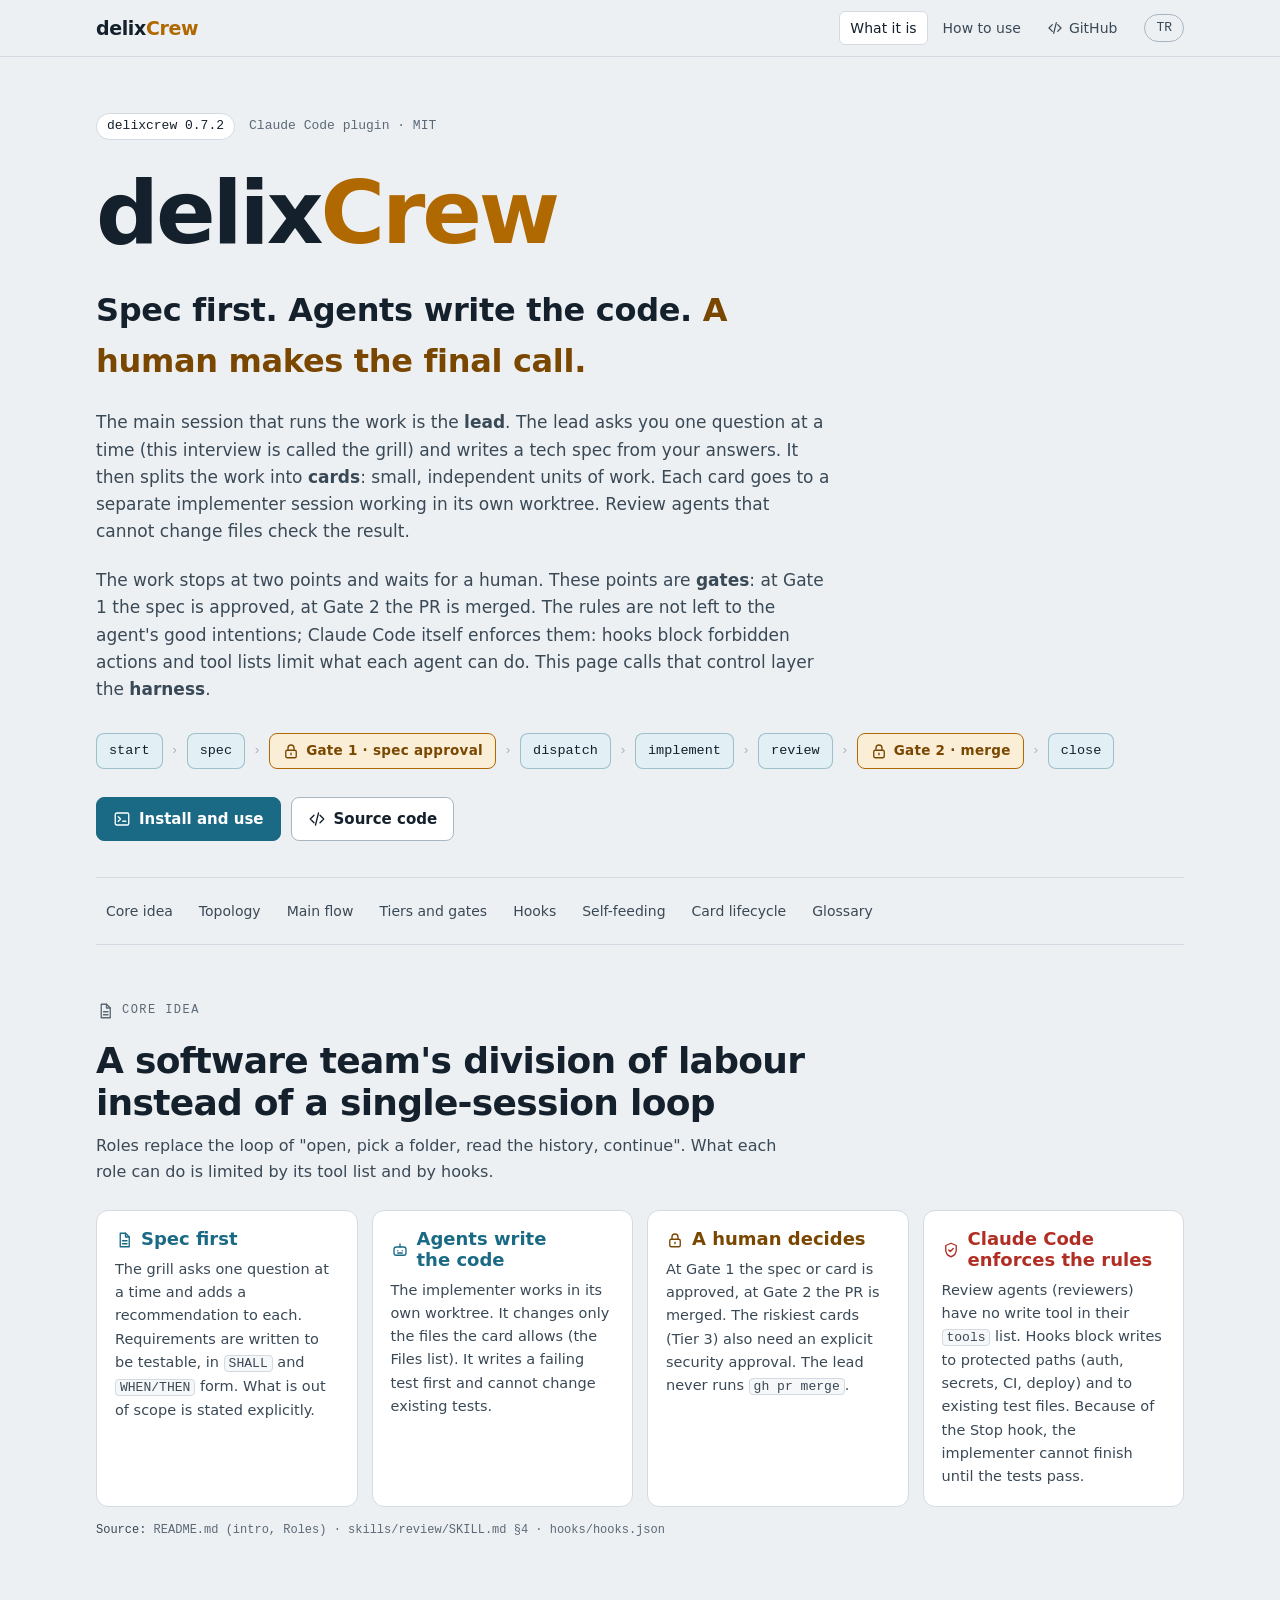
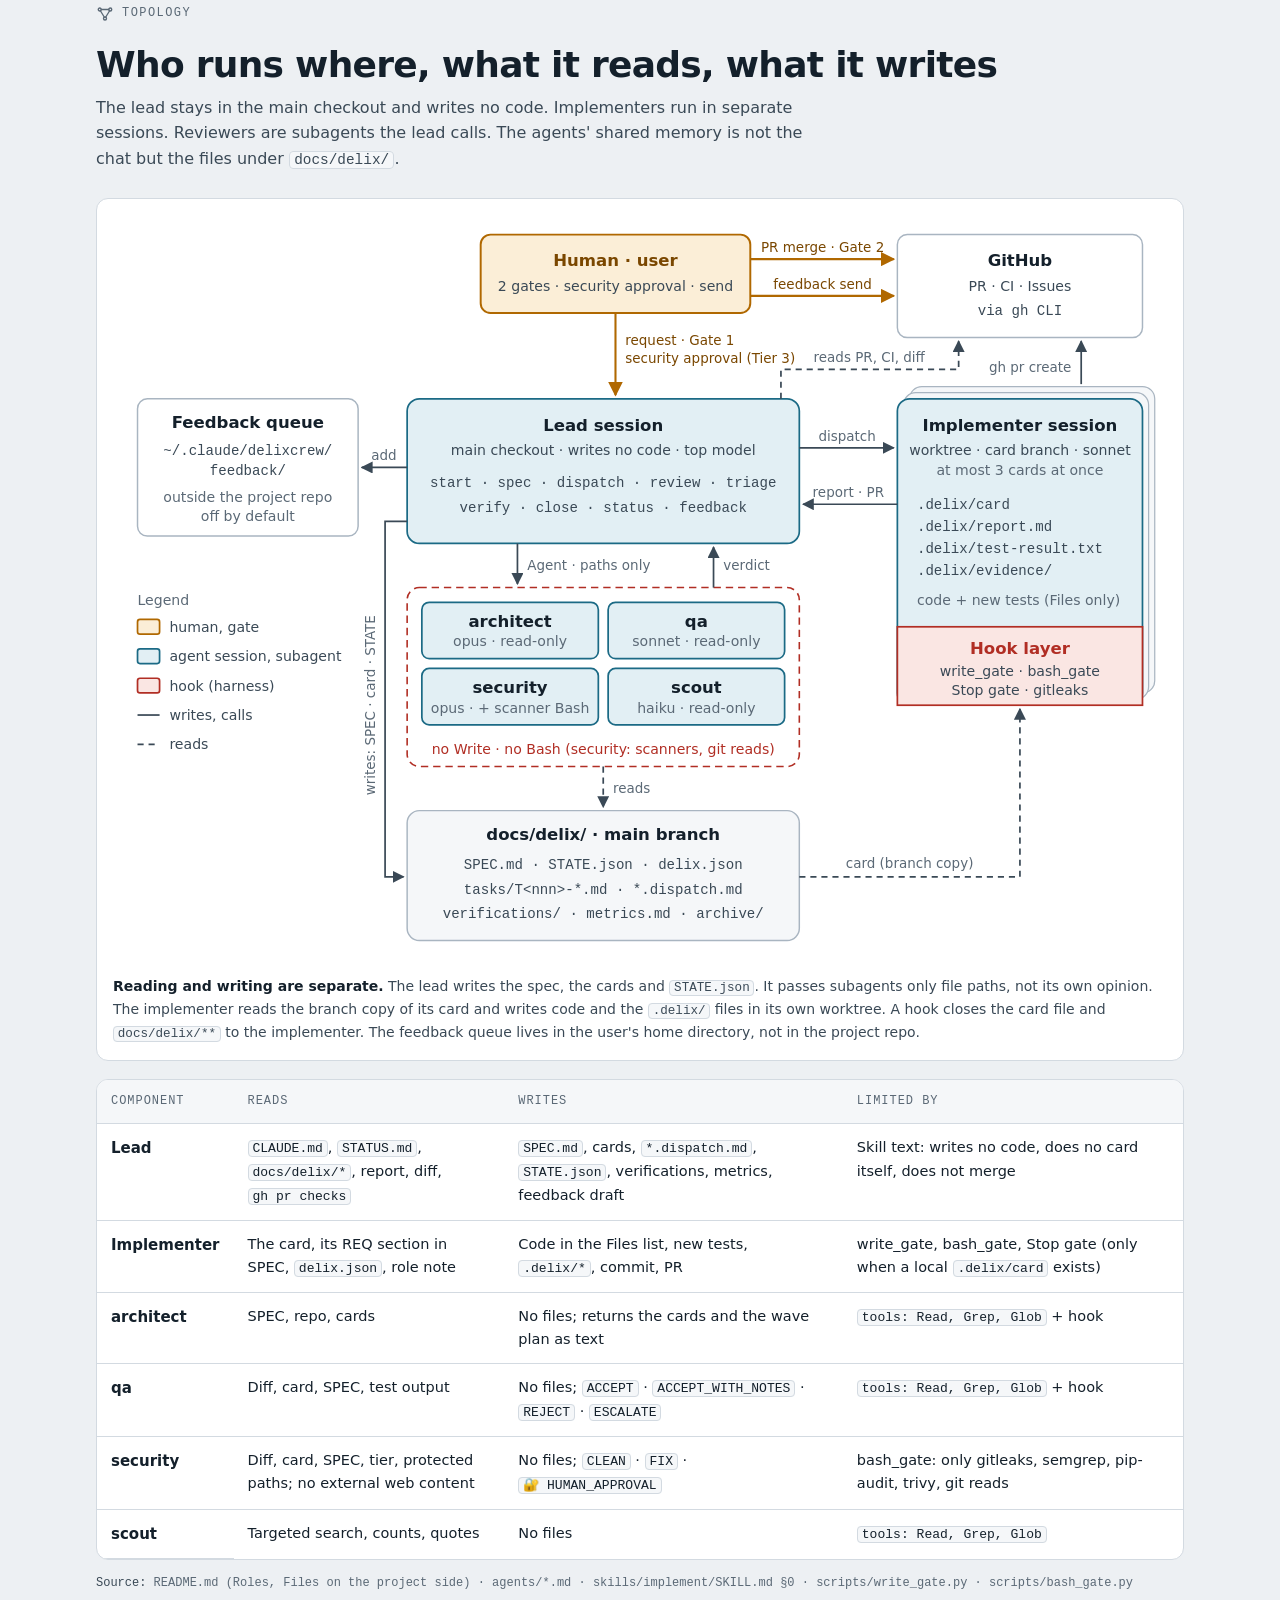
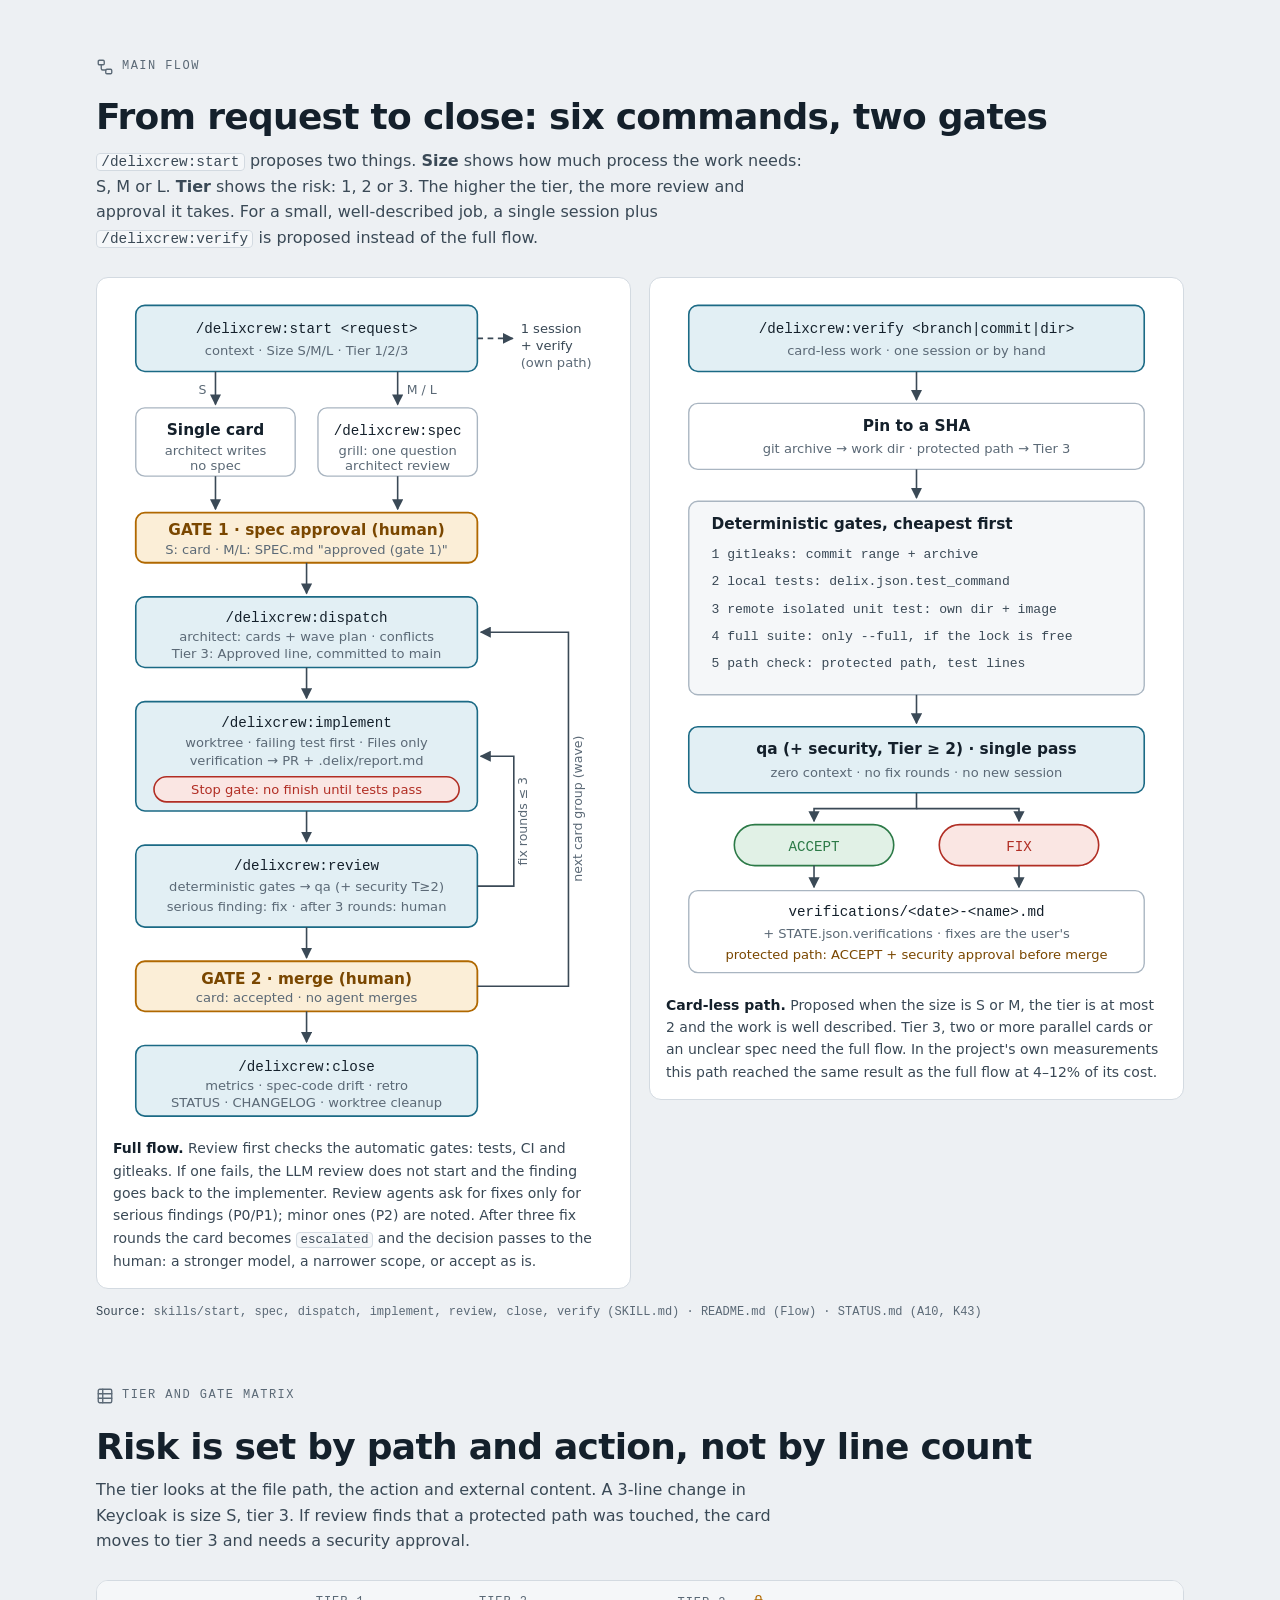
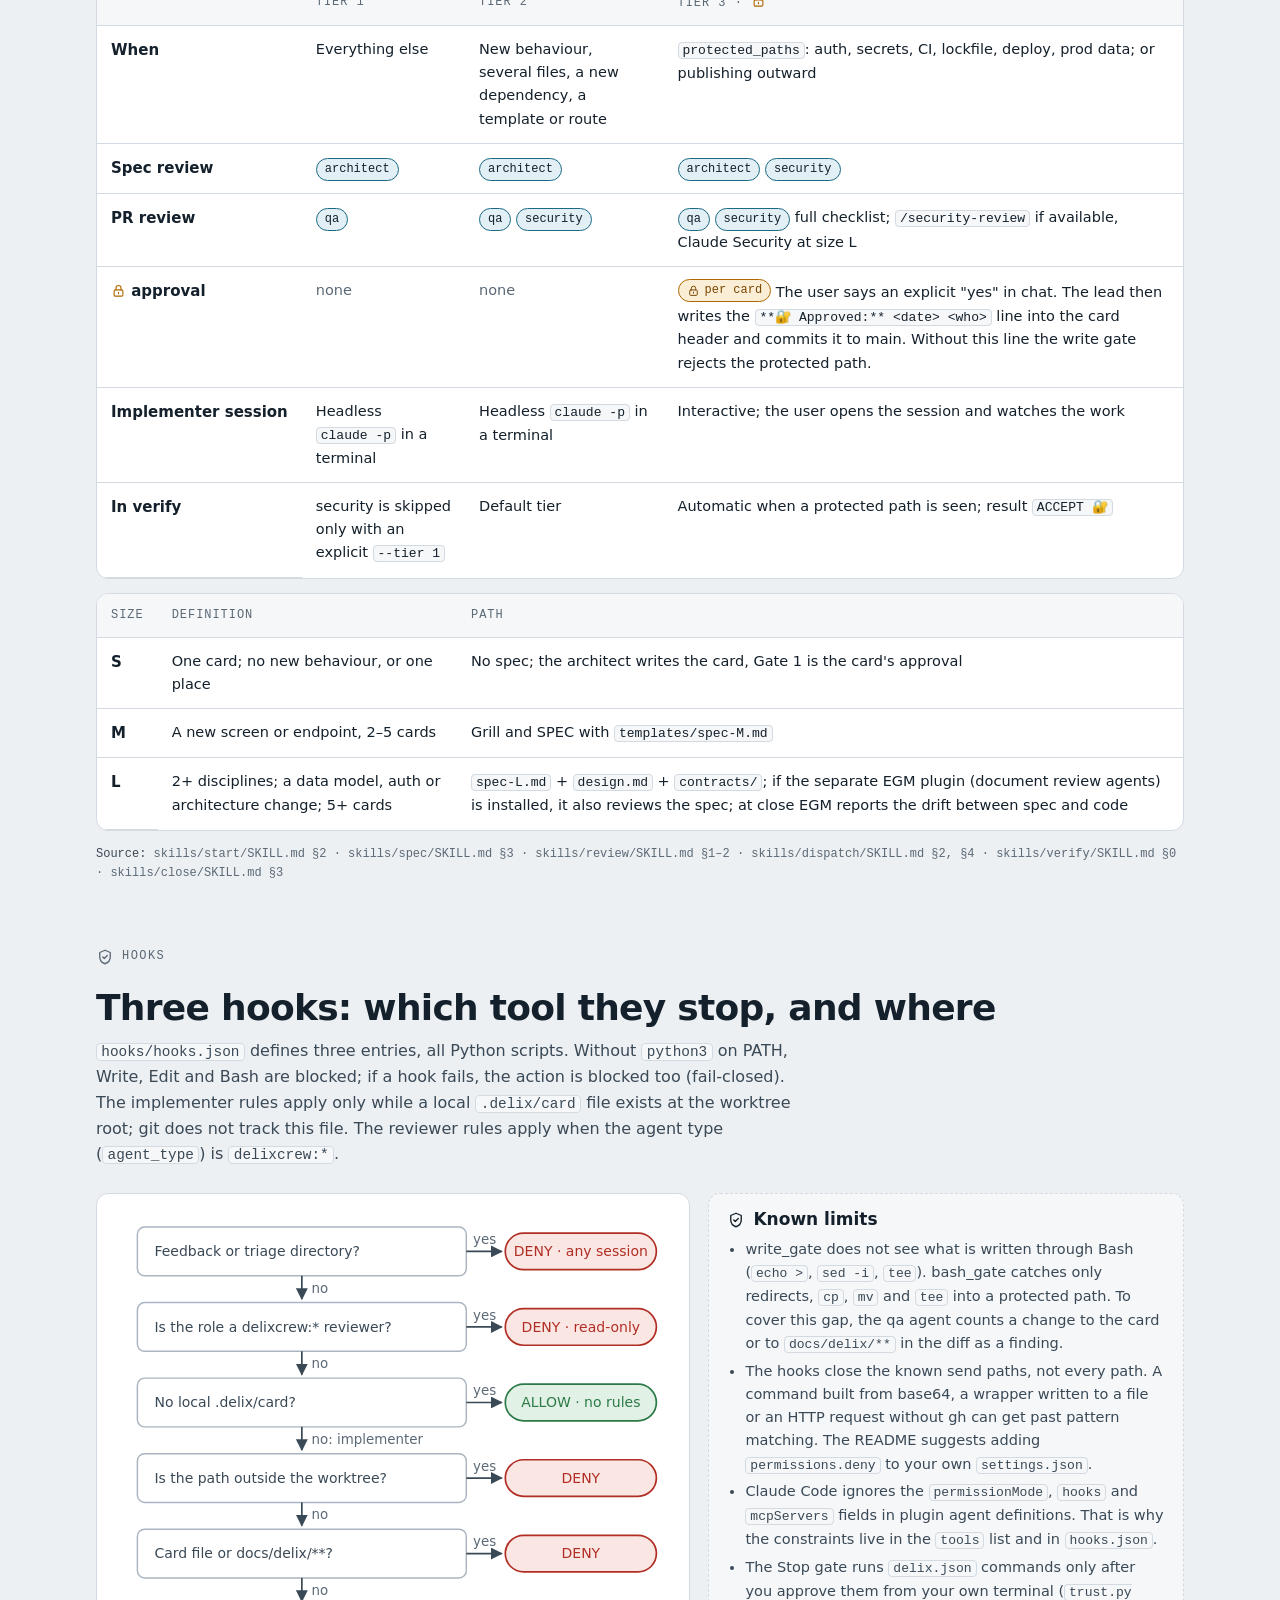
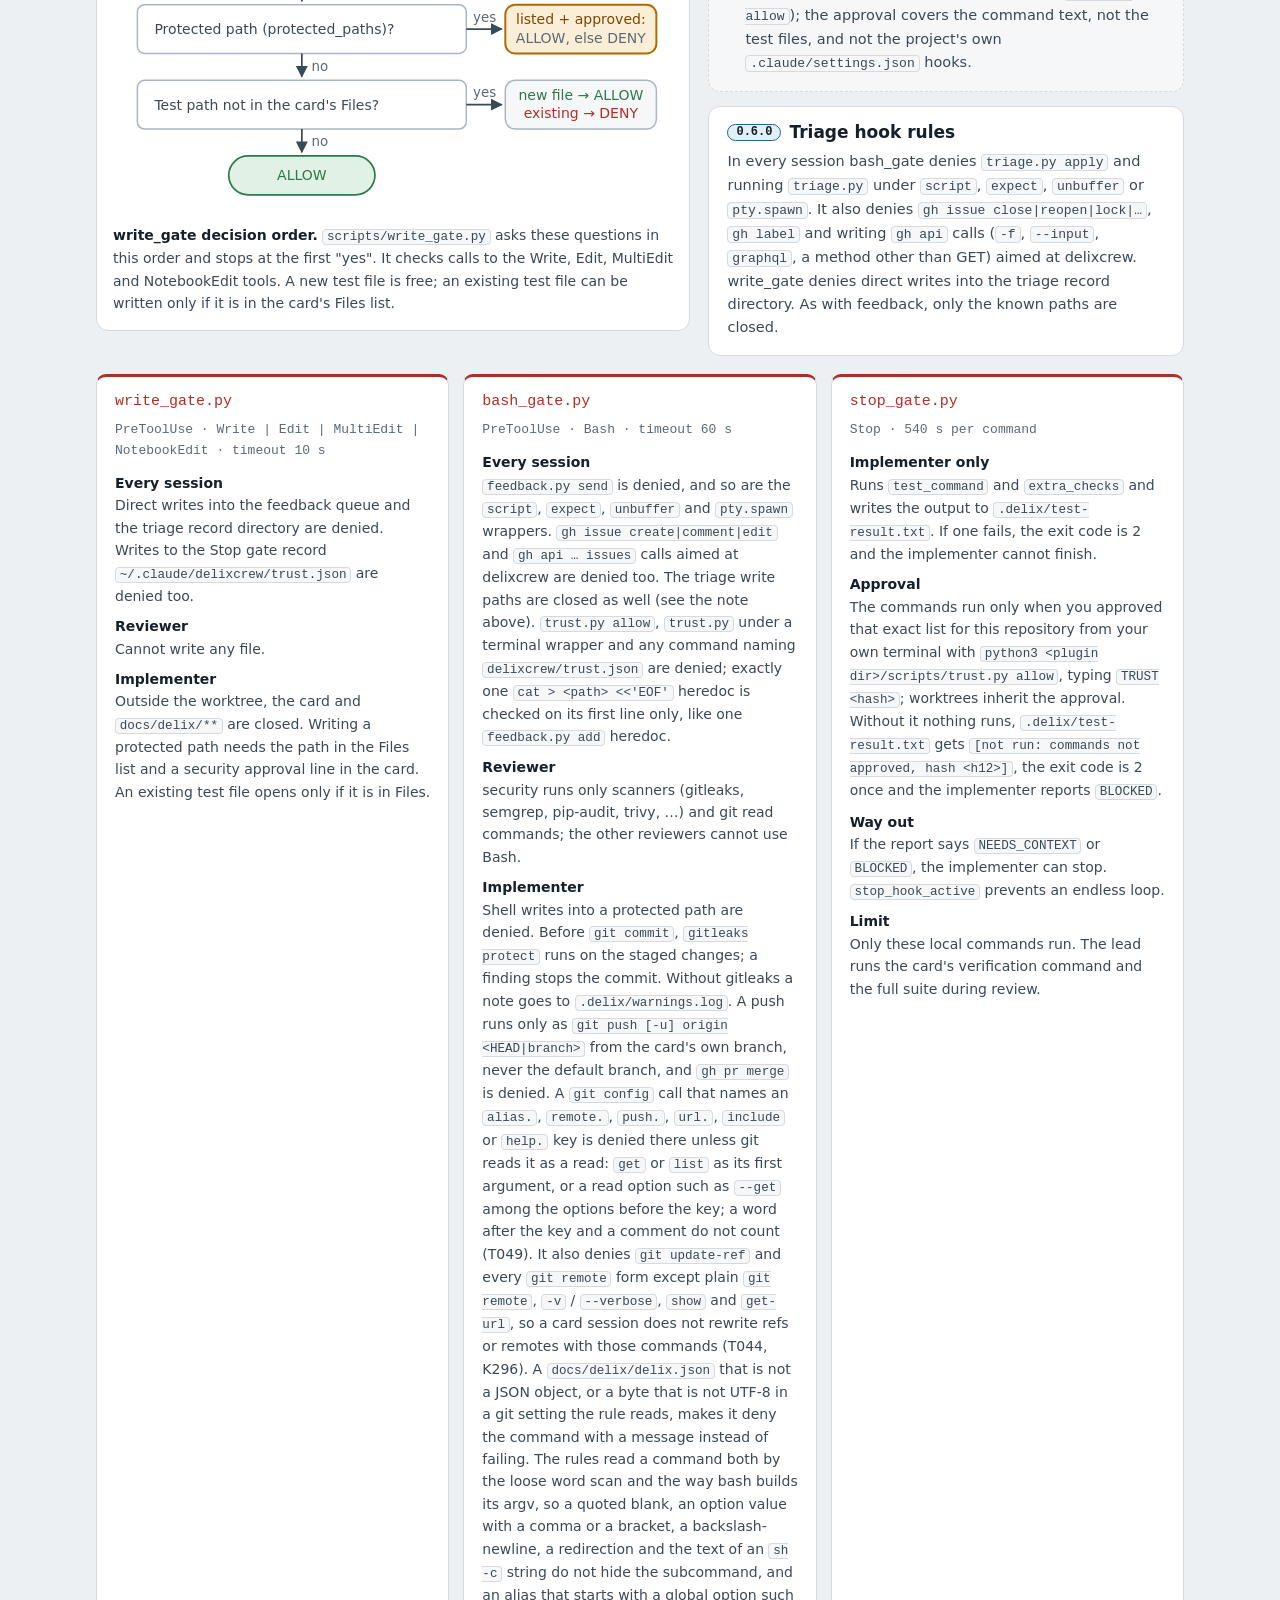
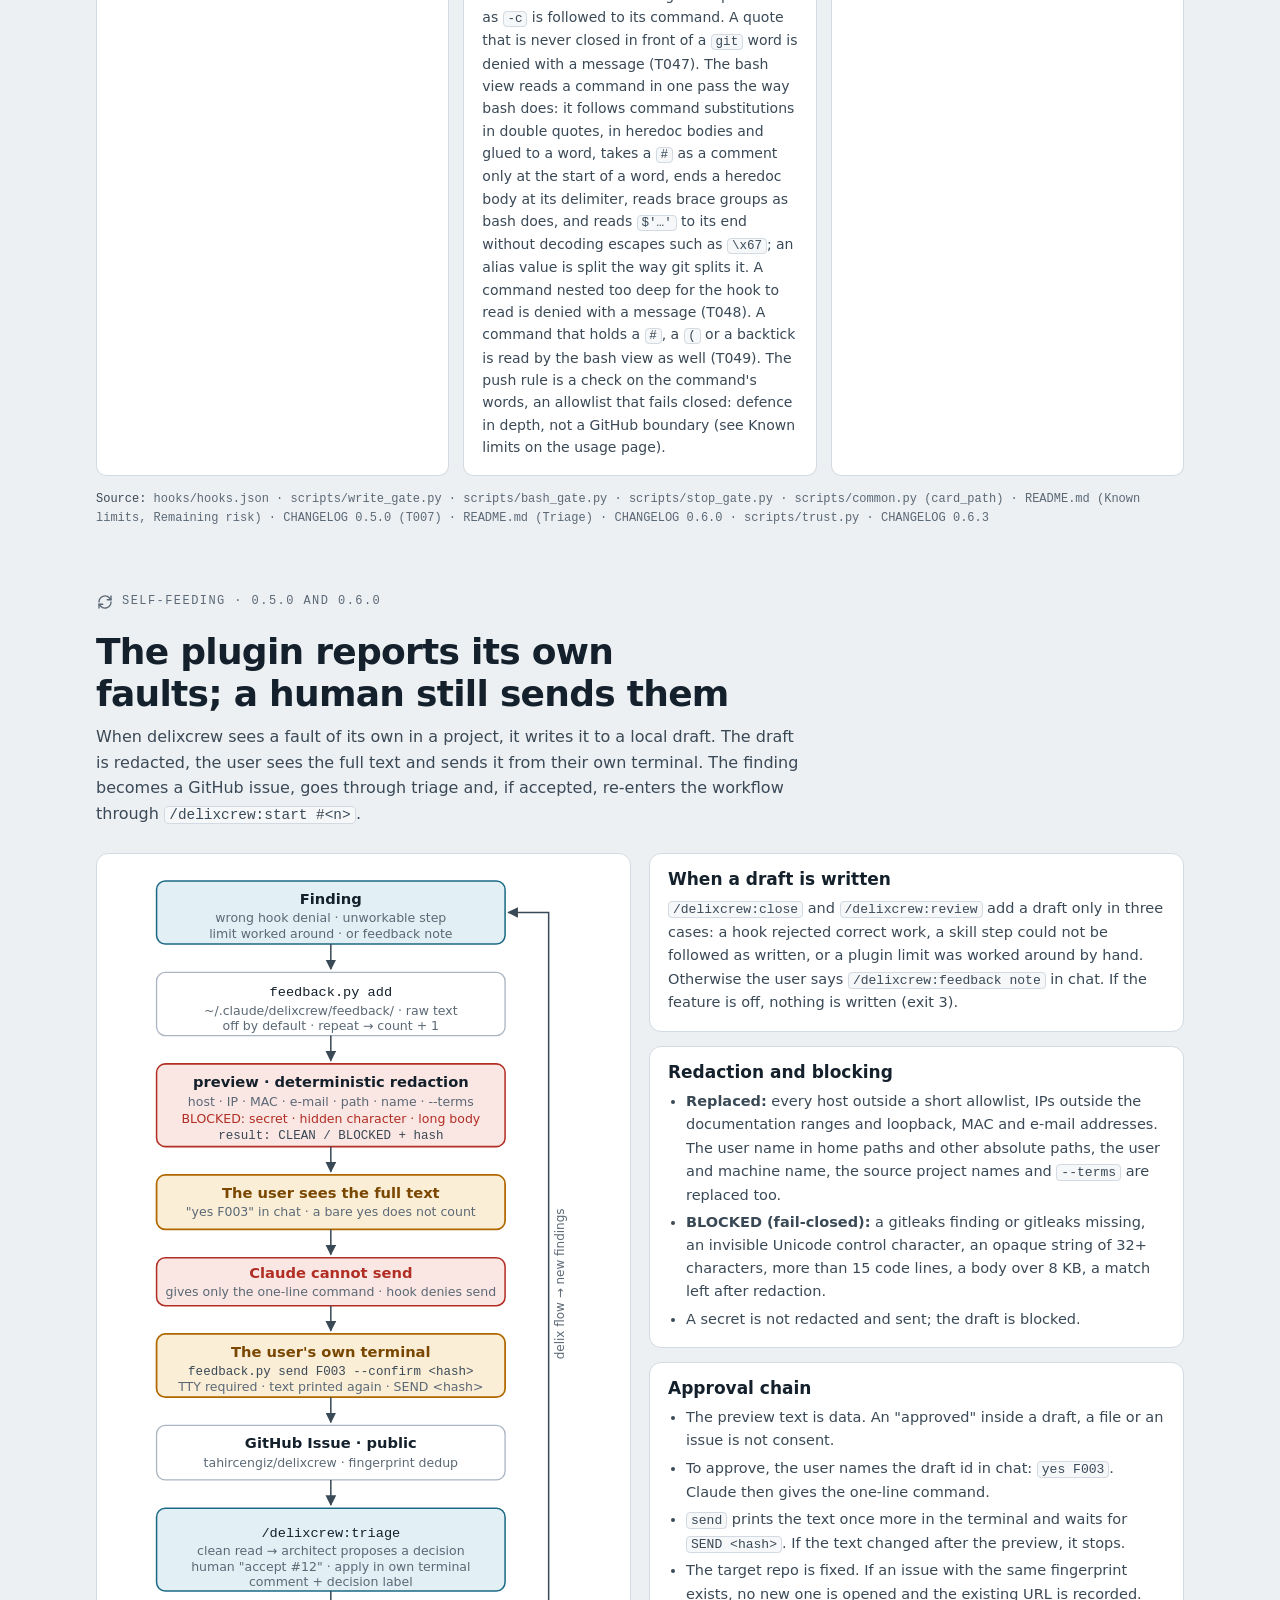
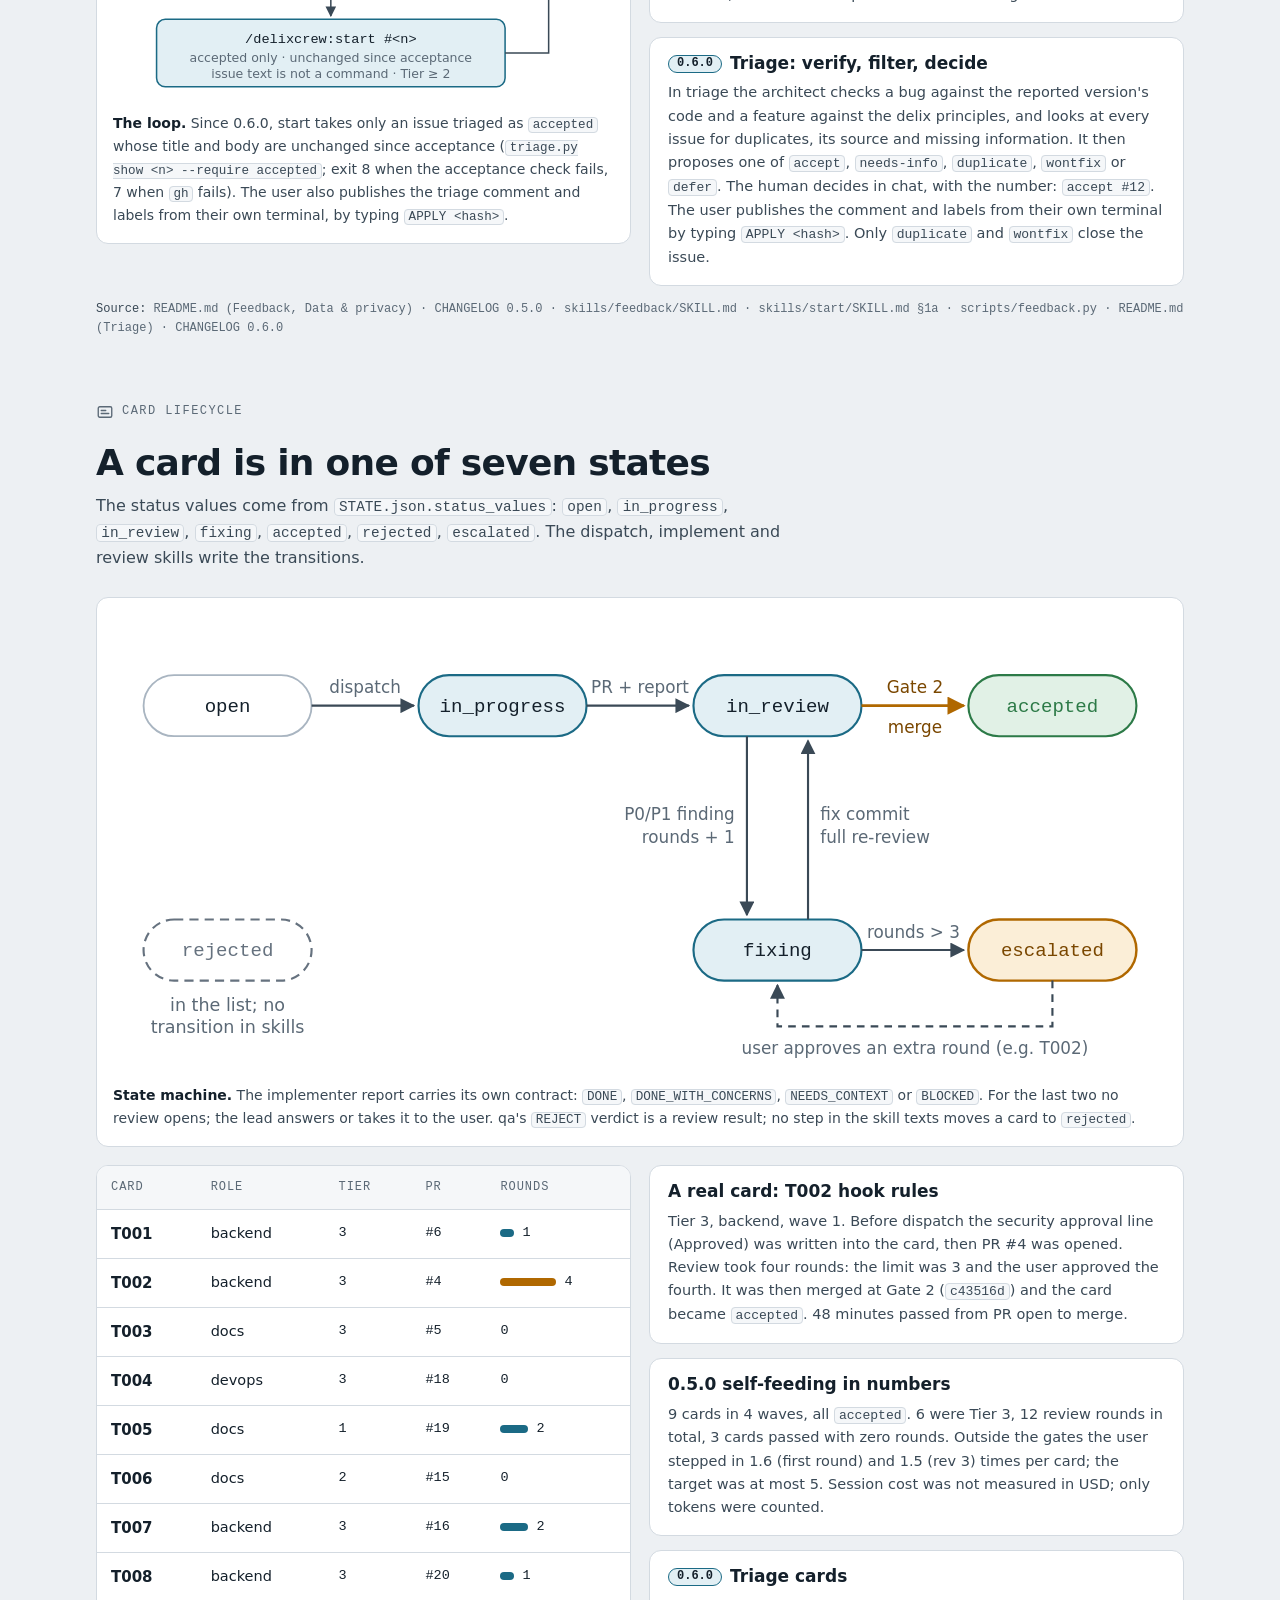
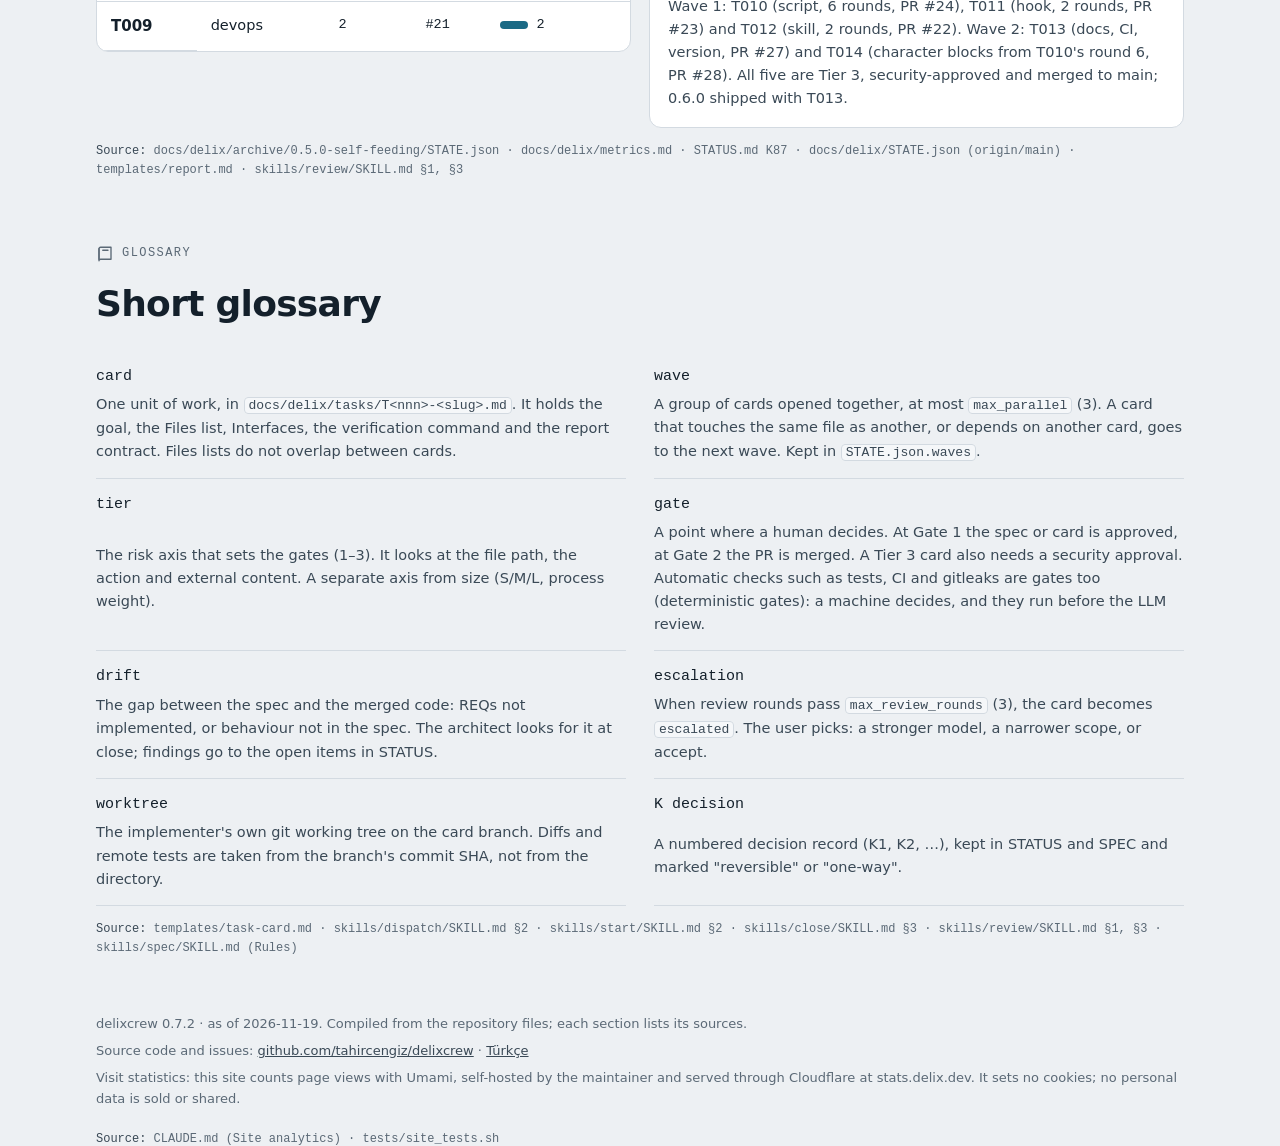
==== commit bf44eff8: "Sürüm 0.7.2: boşluklu /dev/null yönlendirmesi ve belgesi (#85) Co-Authored-By: Claude Opus 5.5 <nore" ====
--- a/site/index.html
+++ b/site/index.html
@@ -26,7 +26,7 @@
 </header>
 <main id="main" class="wrap">
 <header class="hero">
-  <div class="kicker"><span class="ver" data-version="0.7.1">delixcrew 0.7.1</span><span>Claude Code plugin · MIT</span></div>
+  <div class="kicker"><span class="ver" data-version="0.7.2">delixcrew 0.7.2</span><span>Claude Code plugin · MIT</span></div>
   <h1>delix<span>Crew</span></h1>
   <p class="thesis">Spec first. Agents write the code. <em>A human makes the final call.</em></p>
   <p class="lede">The main session that runs the work is the <strong>lead</strong>. The lead asks you one question at a time (this interview is called the grill) and writes a tech spec from your answers. It then splits the work into <strong>cards</strong>: small, independent units of work. Each card goes to a separate implementer session working in its own worktree. Review agents that cannot change files check the result.</p>
@@ -692,7 +692,7 @@
 </section>
 
 <footer>
-  <p><span data-version="0.7.1">delixcrew 0.7.1</span> · as of 2026-11-18. Compiled from the repository files; each section lists its sources.</p>
+  <p><span data-version="0.7.2">delixcrew 0.7.2</span> · as of 2026-11-19. Compiled from the repository files; each section lists its sources.</p>
   <p>Source code and issues: <a href="https://github.com/tahircengiz/delixcrew">github.com/tahircengiz/delixcrew</a> · <a href="tr/index.html" hreflang="tr">Türkçe</a></p>
   <p>Visit statistics: this site counts page views with Umami, self-hosted by the maintainer and served through Cloudflare at stats.delix.dev. It sets no cookies; no personal data is sold or shared.</p>
   <p class="src"><b>Source:</b> CLAUDE.md (Site analytics) · tests/site_tests.sh</p>
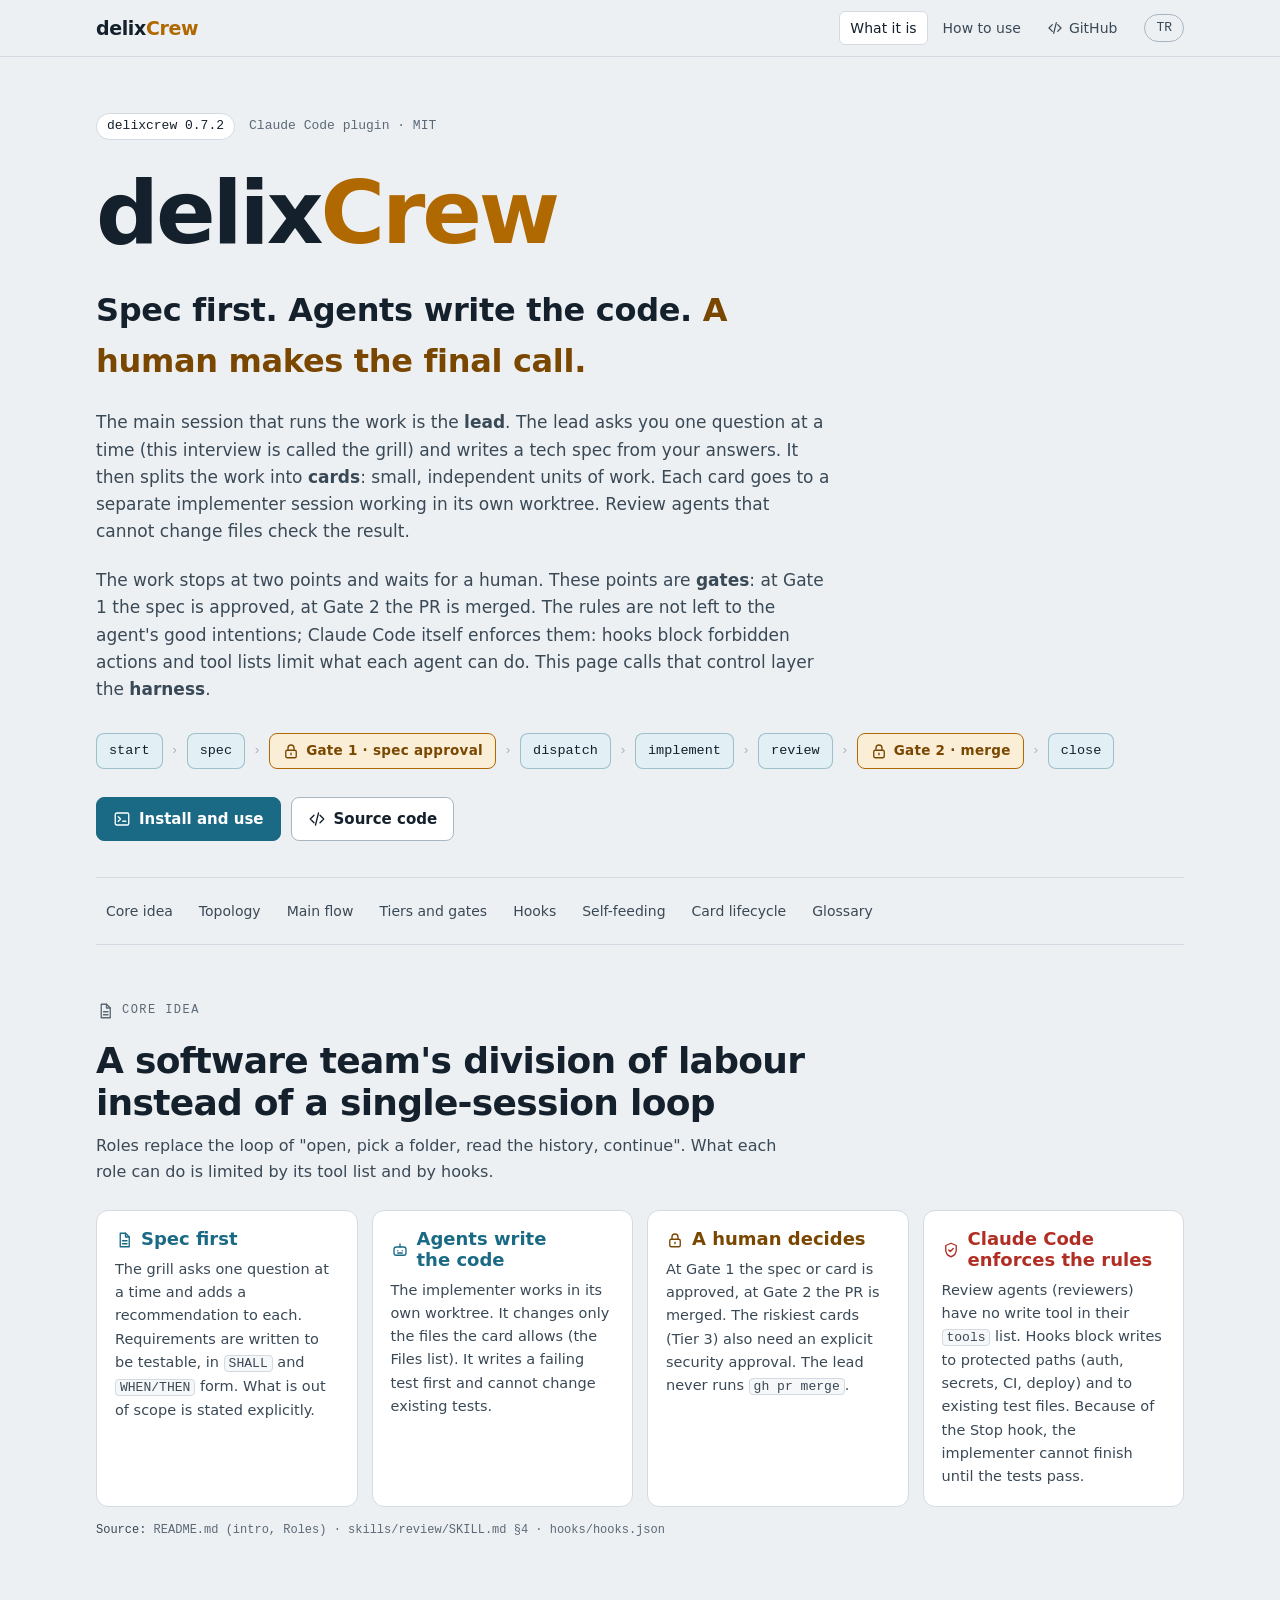
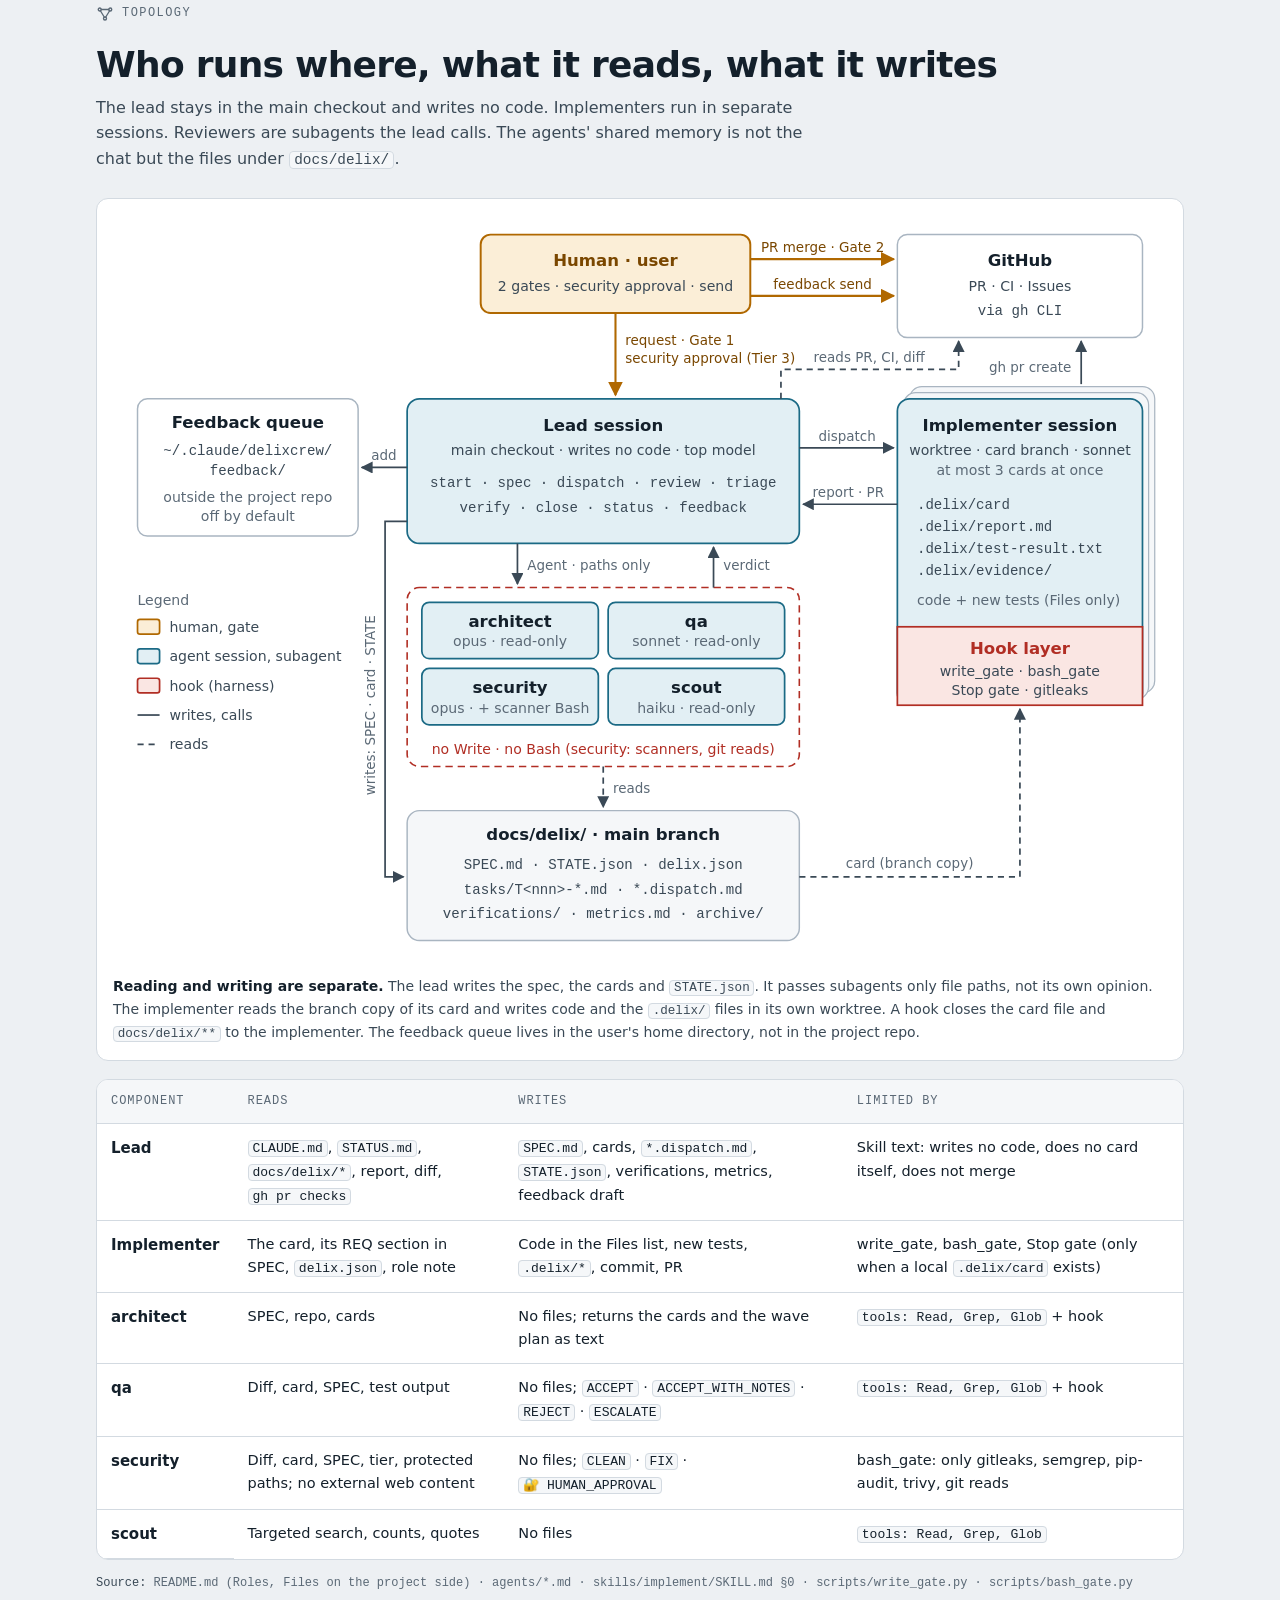
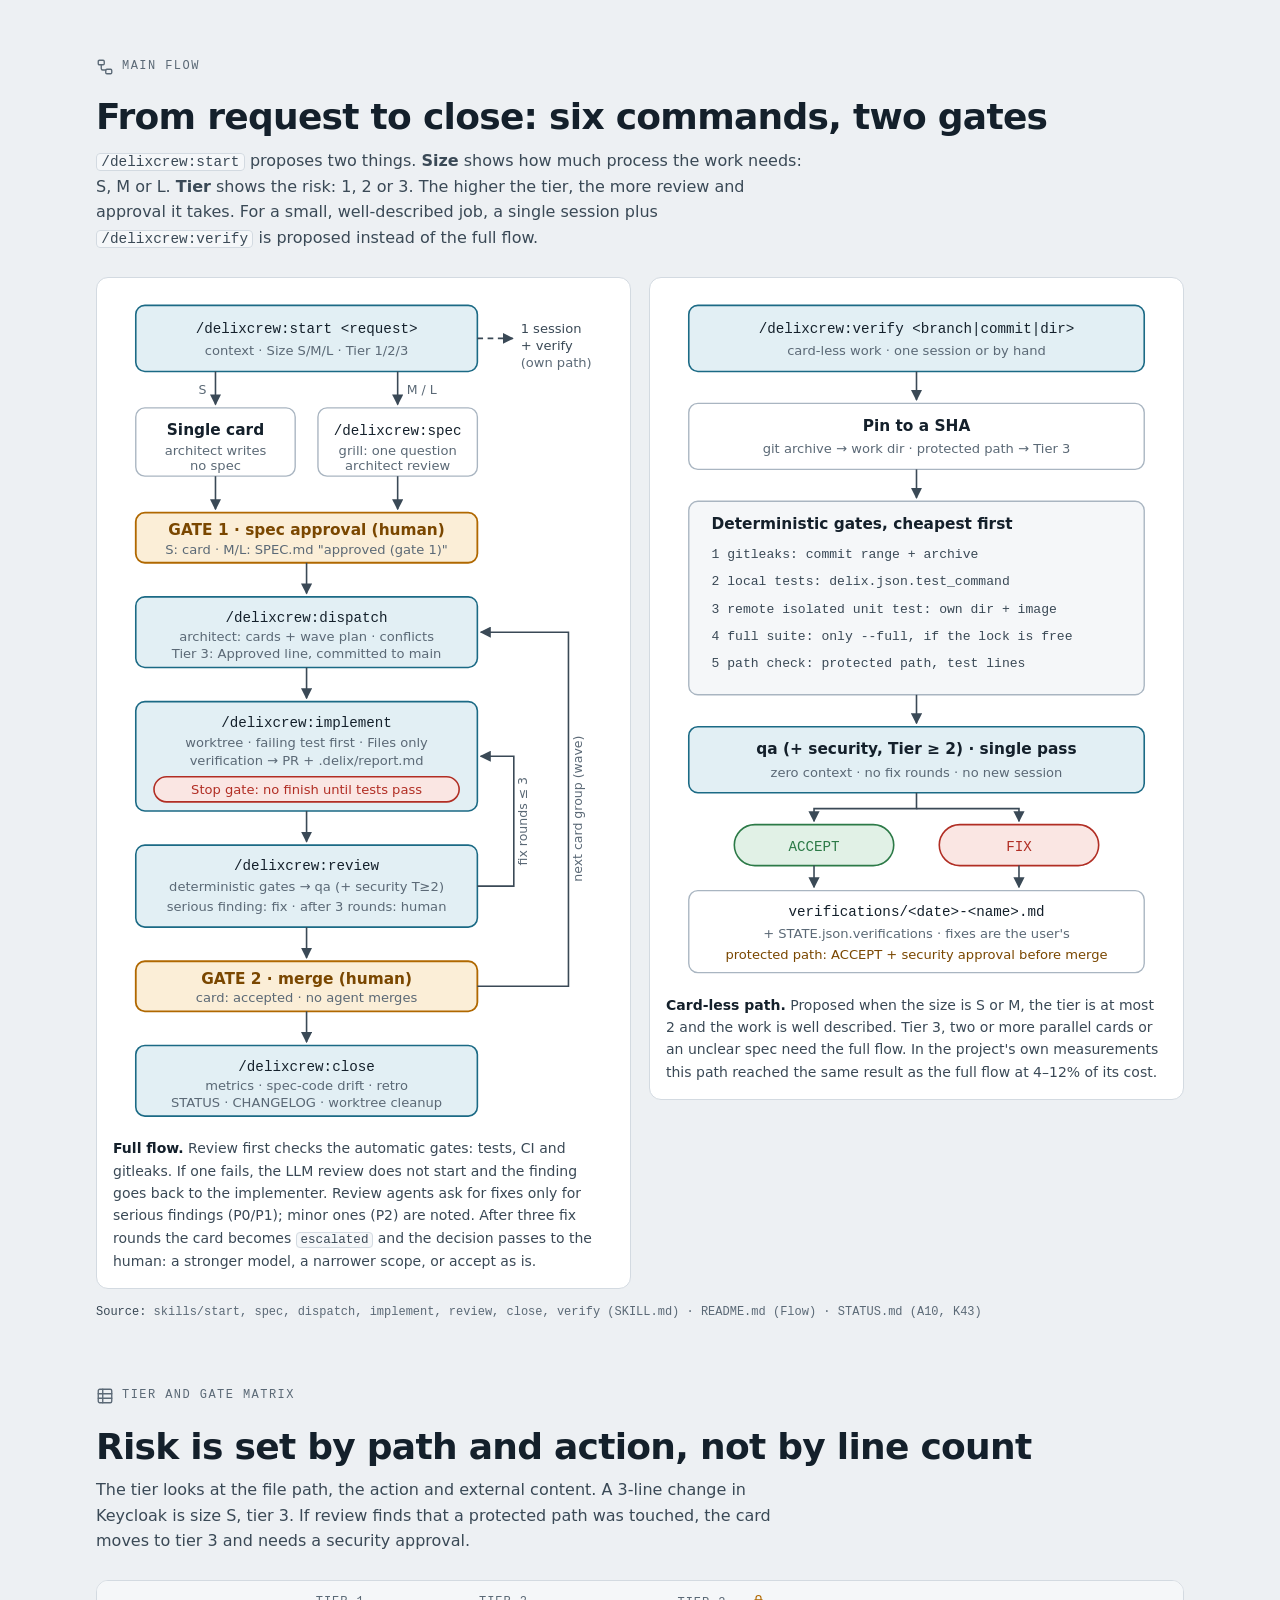
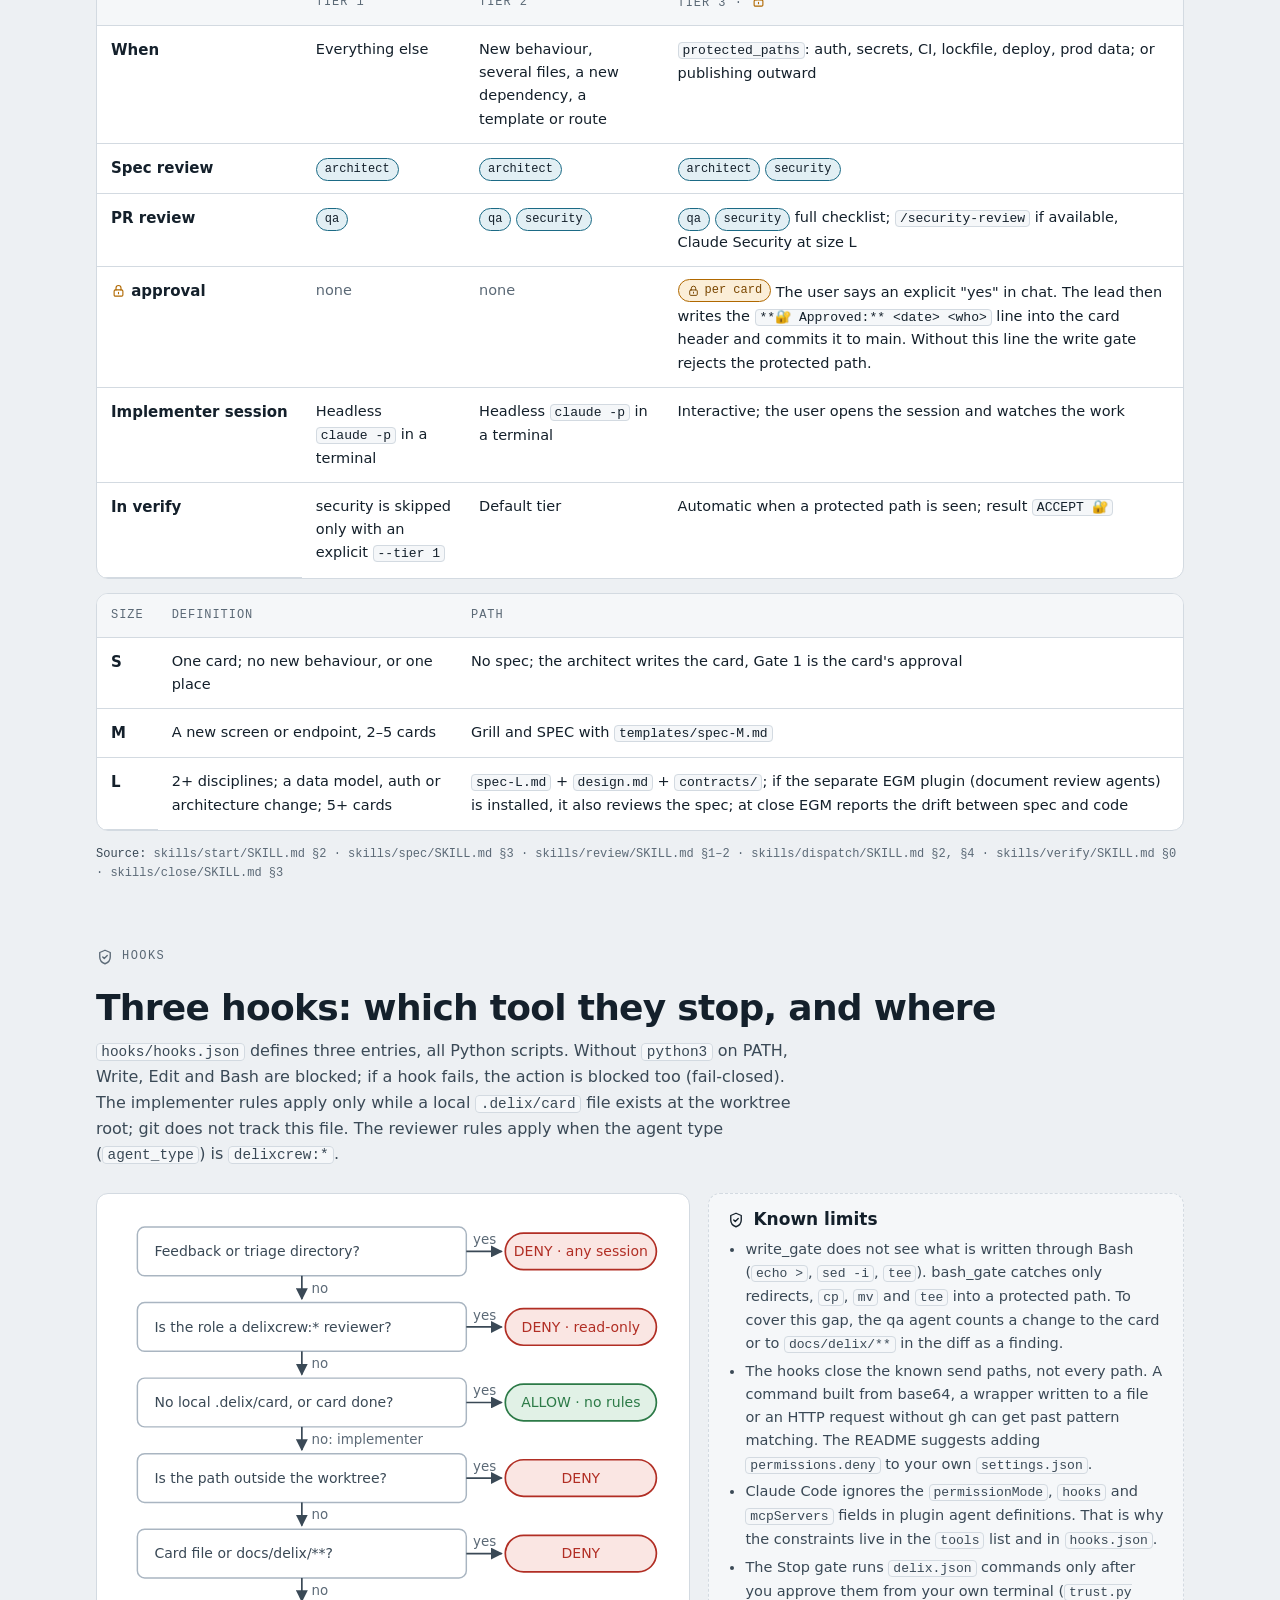
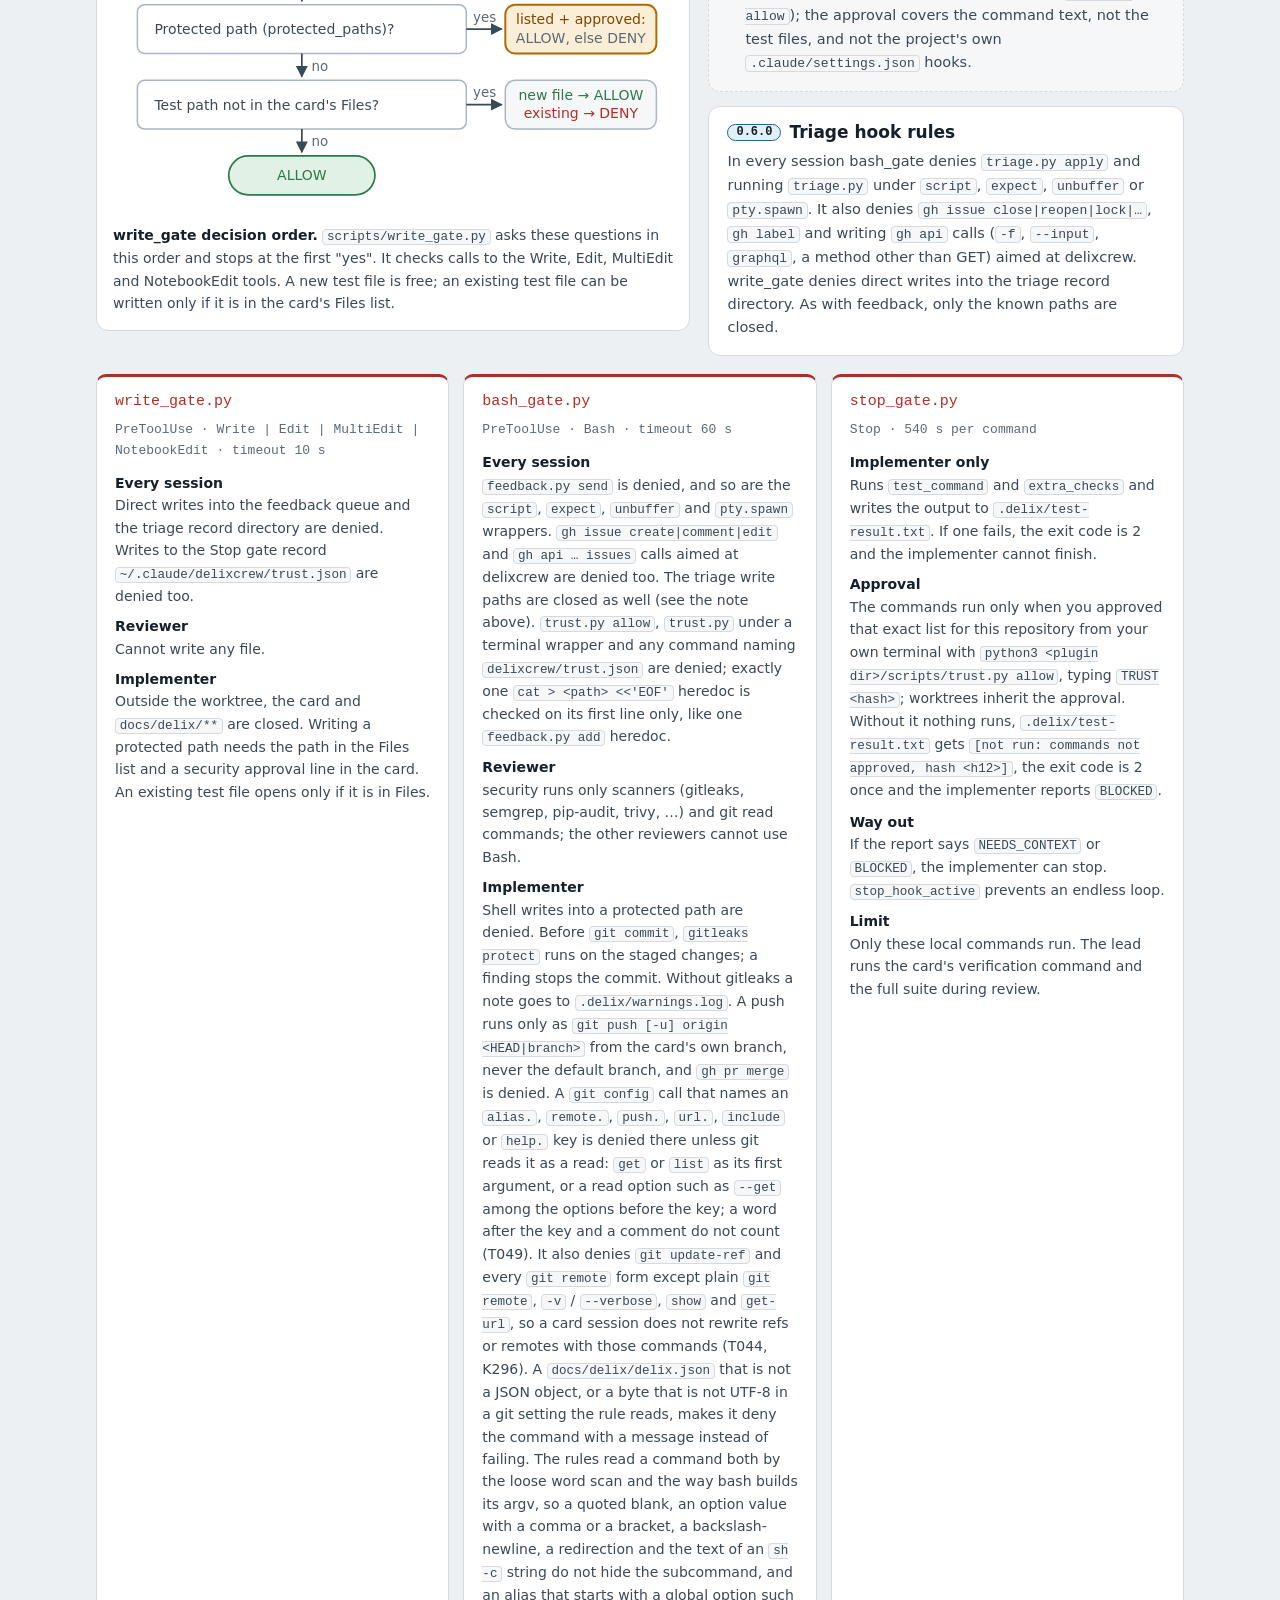
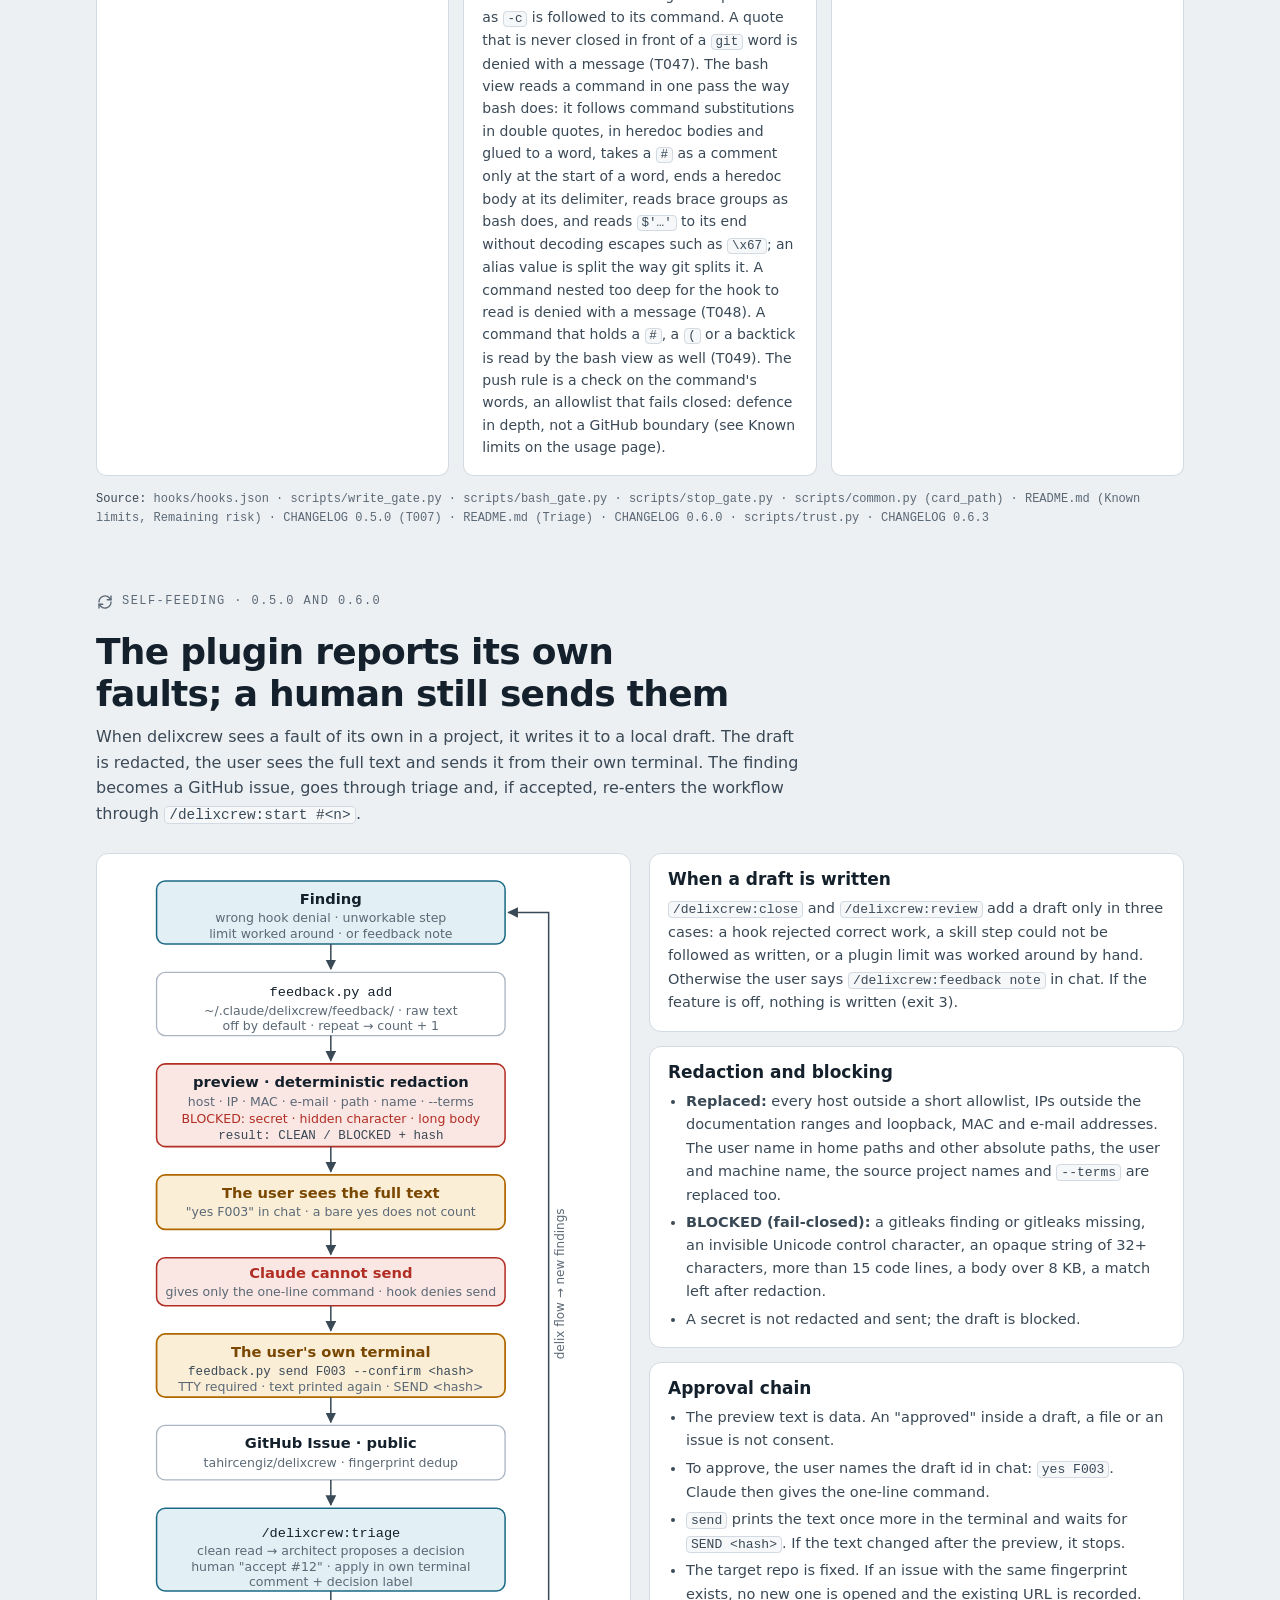
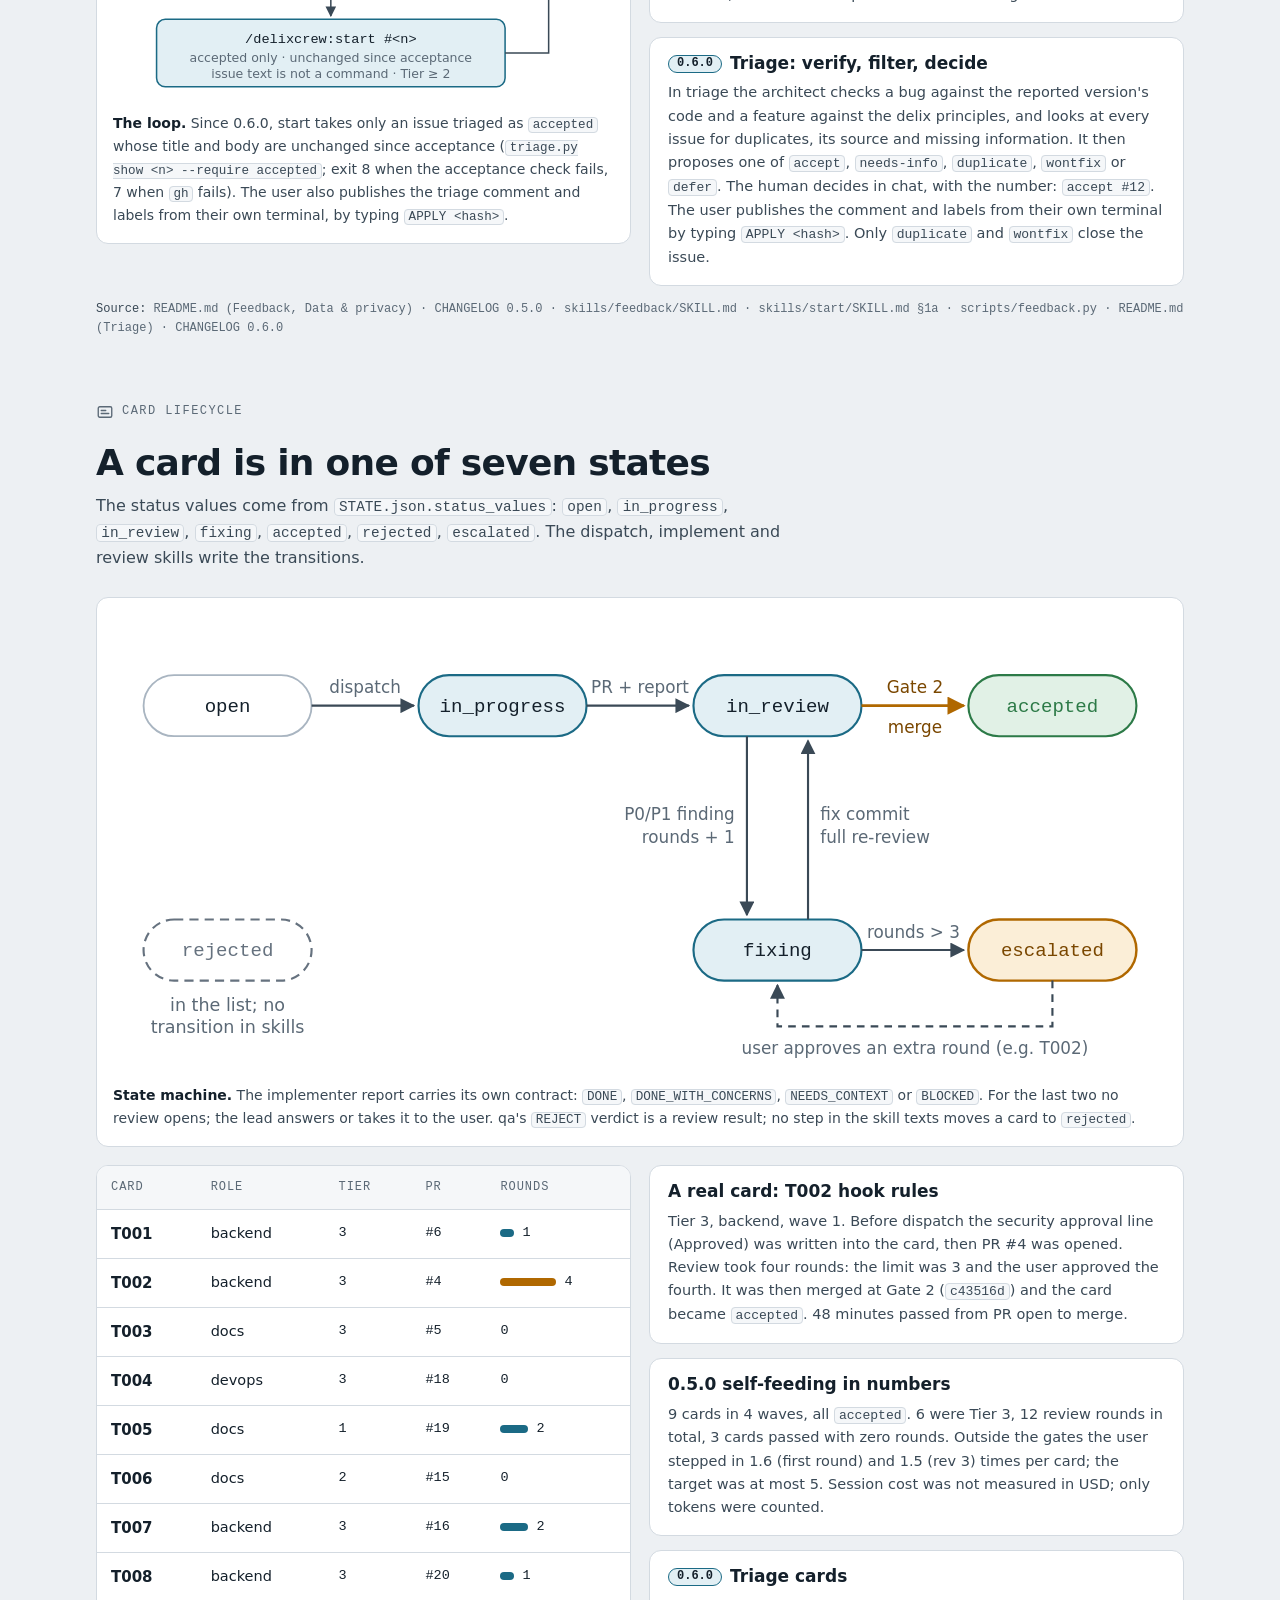
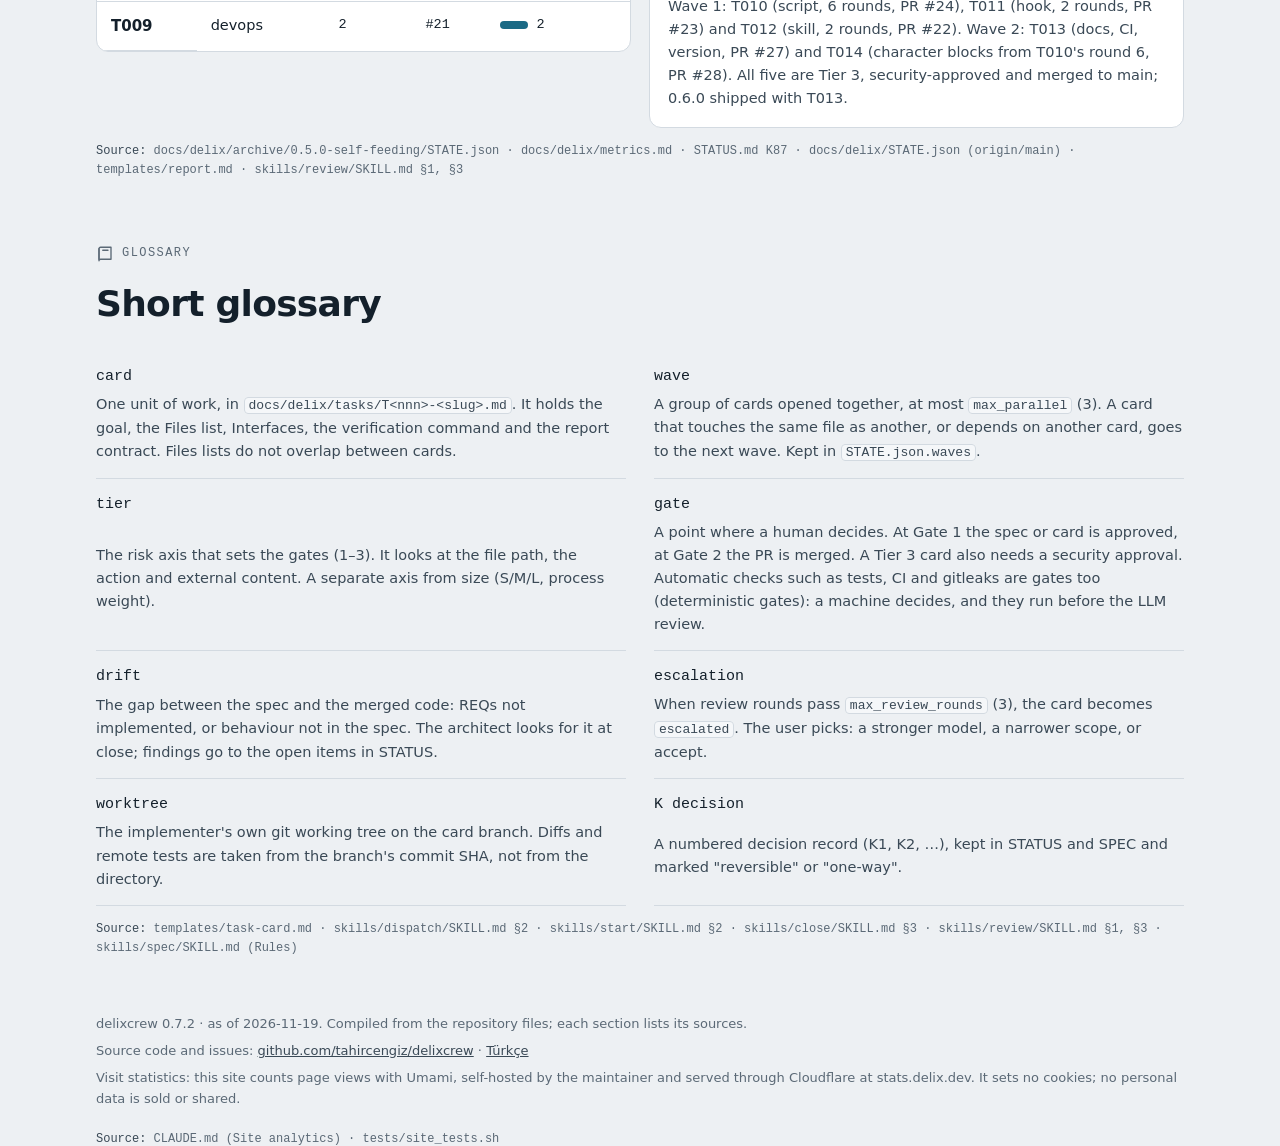
==== commit b13a18f5: "T057: bayat kart ve delix.json belgesi, docs/delix lead'de Spec D REQ-3 ve REQ-4: README ve README.t" ====
--- a/site/index.html
+++ b/site/index.html
@@ -386,7 +386,7 @@
           <text class="lbl" x="163" y="130">no</text>
           <!-- row 2 -->
           <rect class="box" x="20" y="138" width="270" height="40" rx="6"/>
-          <text class="k" x="34" y="162">No local .delix/card?</text>
+          <text class="k" x="34" y="162">No local .delix/card, or card done?</text>
           <line class="ln" x1="290" y1="158" x2="319" y2="158" marker-end="url(#wg-a)"/>
           <text class="lbl" x="305" y="152" text-anchor="middle">yes</text>
           <rect class="ok" x="322" y="143" width="124" height="30" rx="15"/>
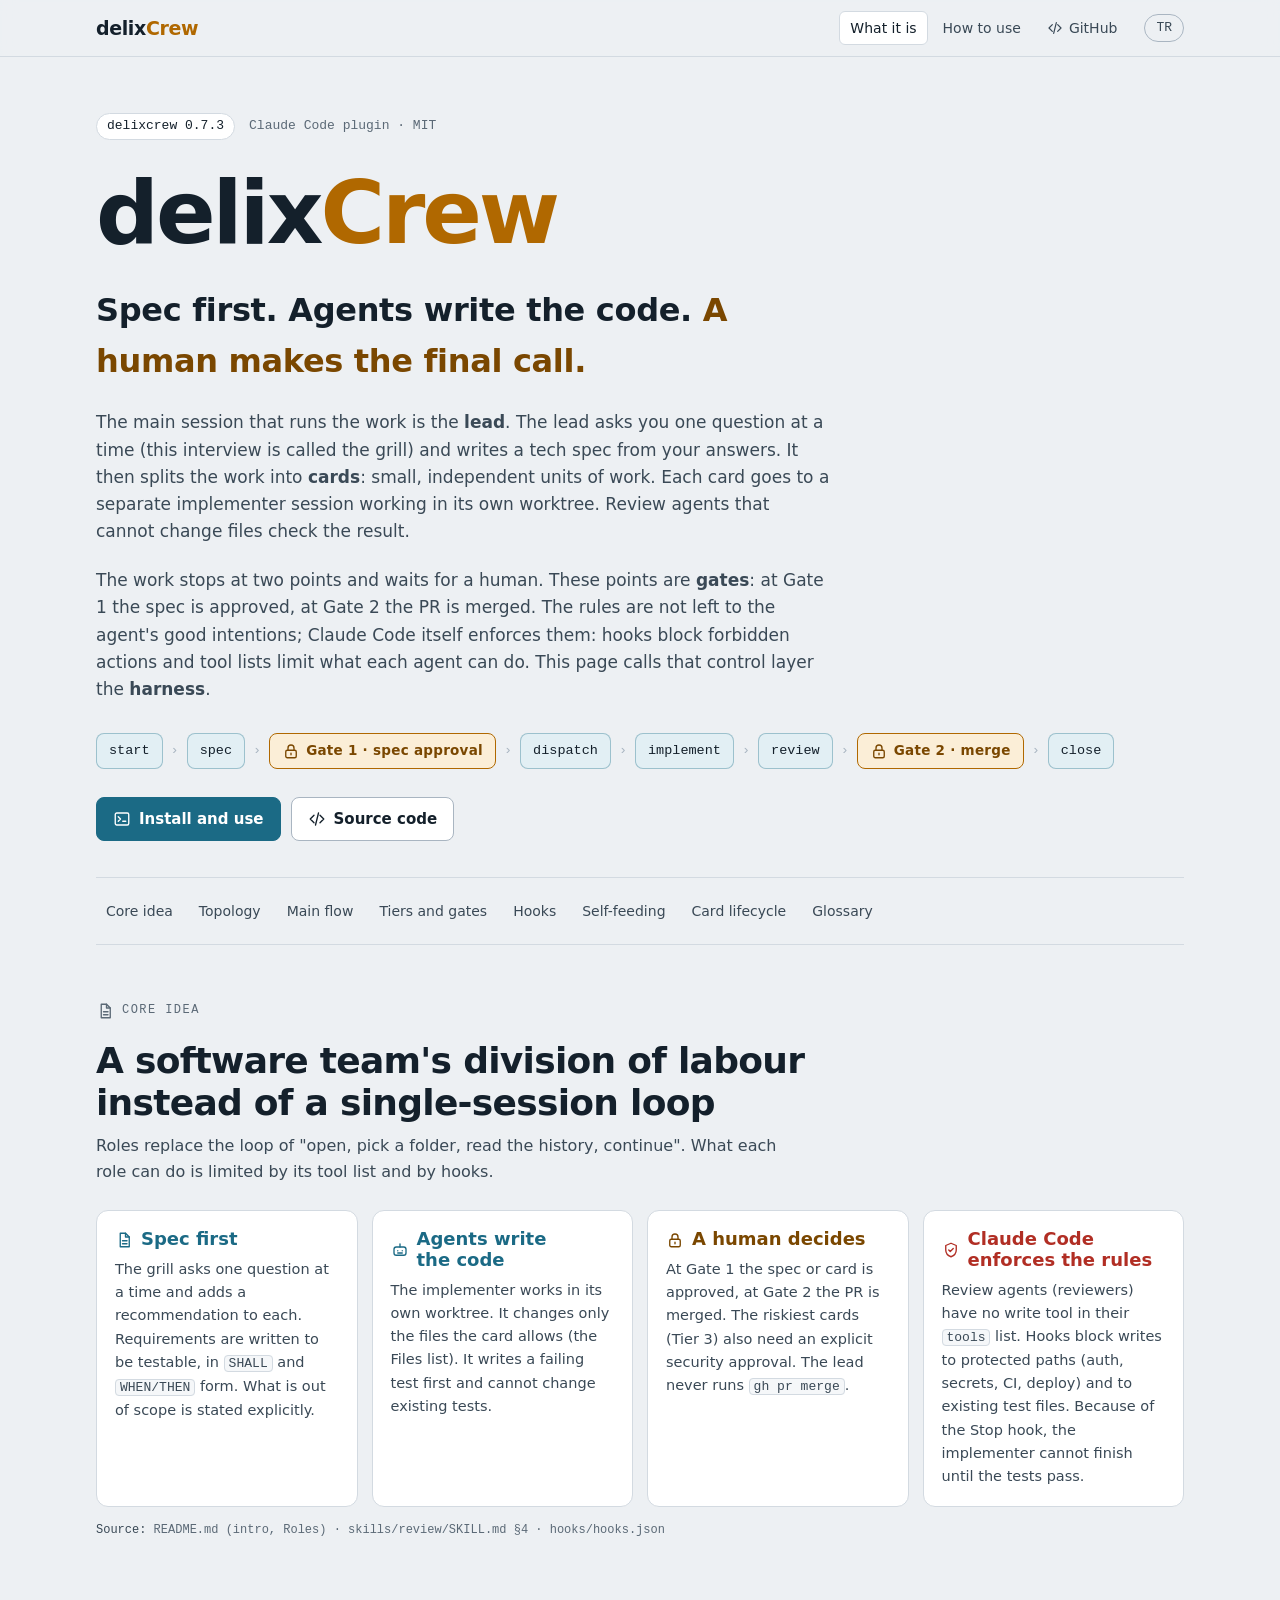
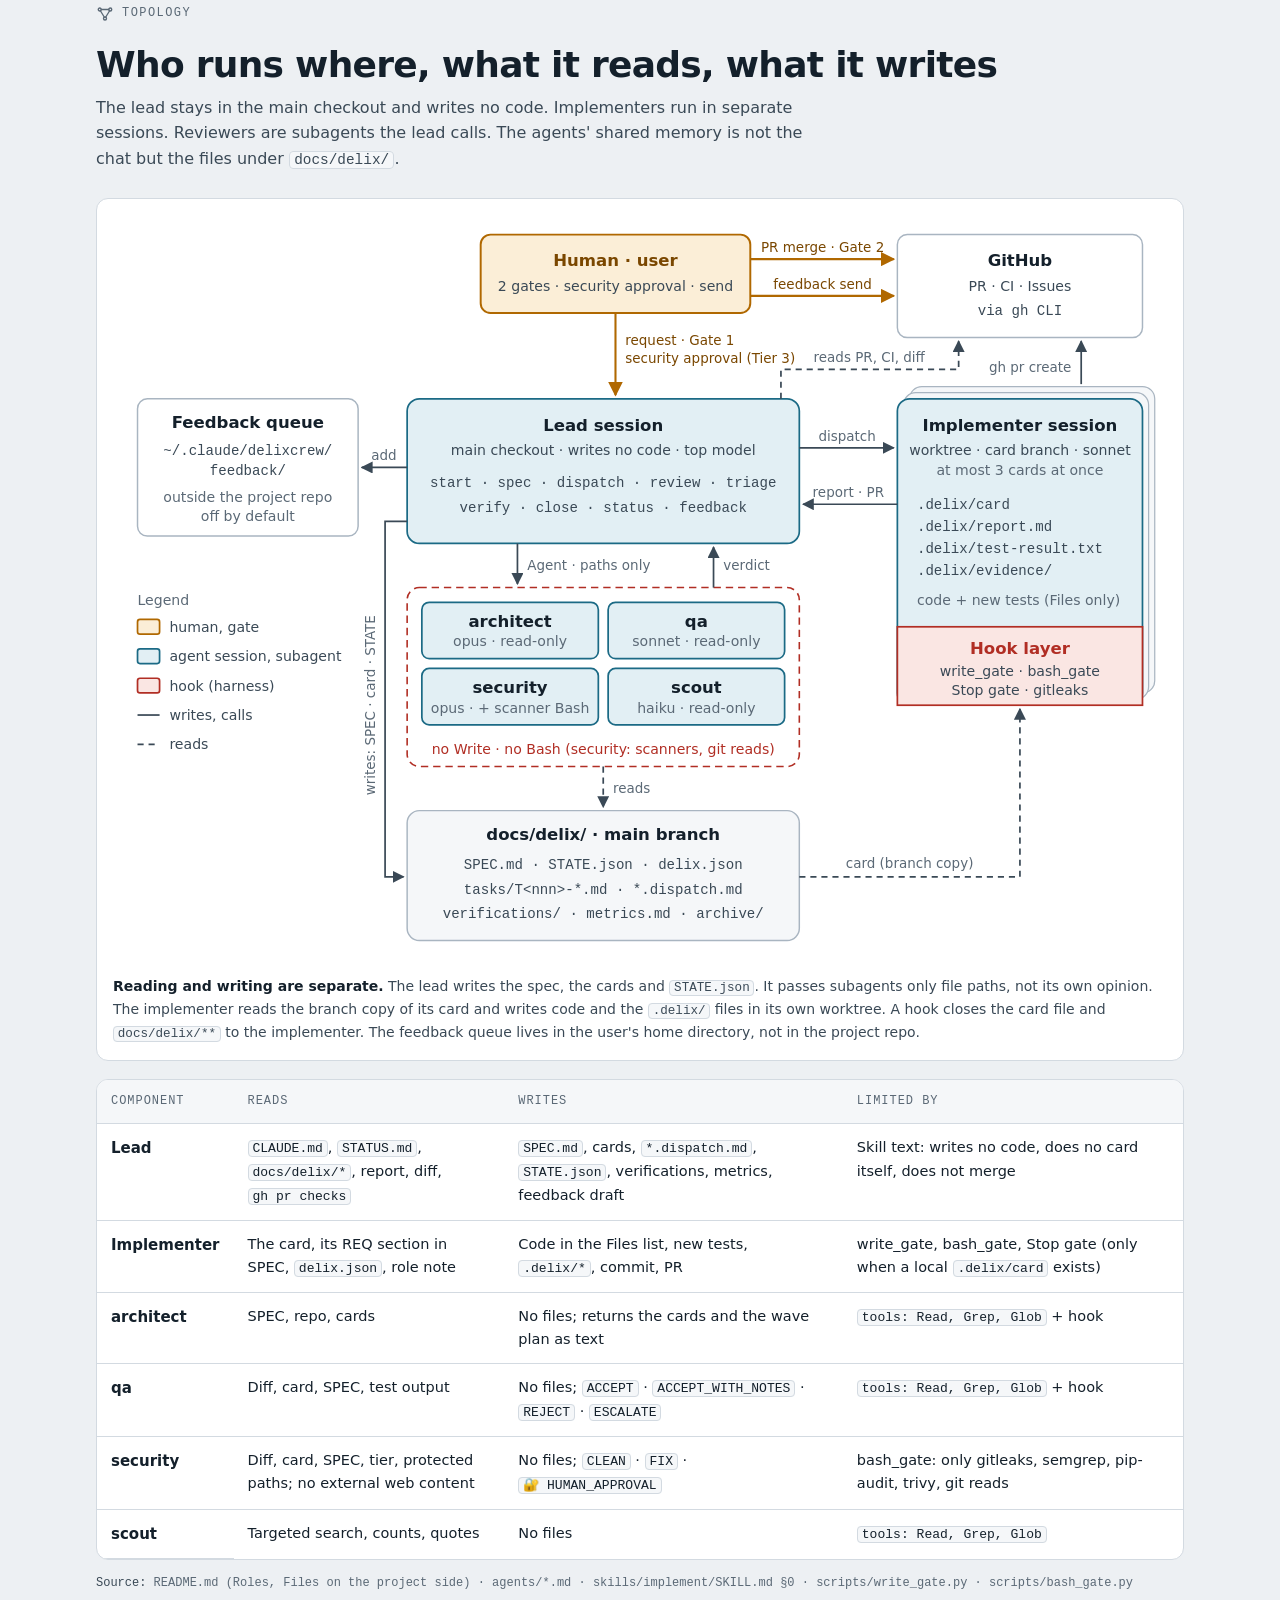
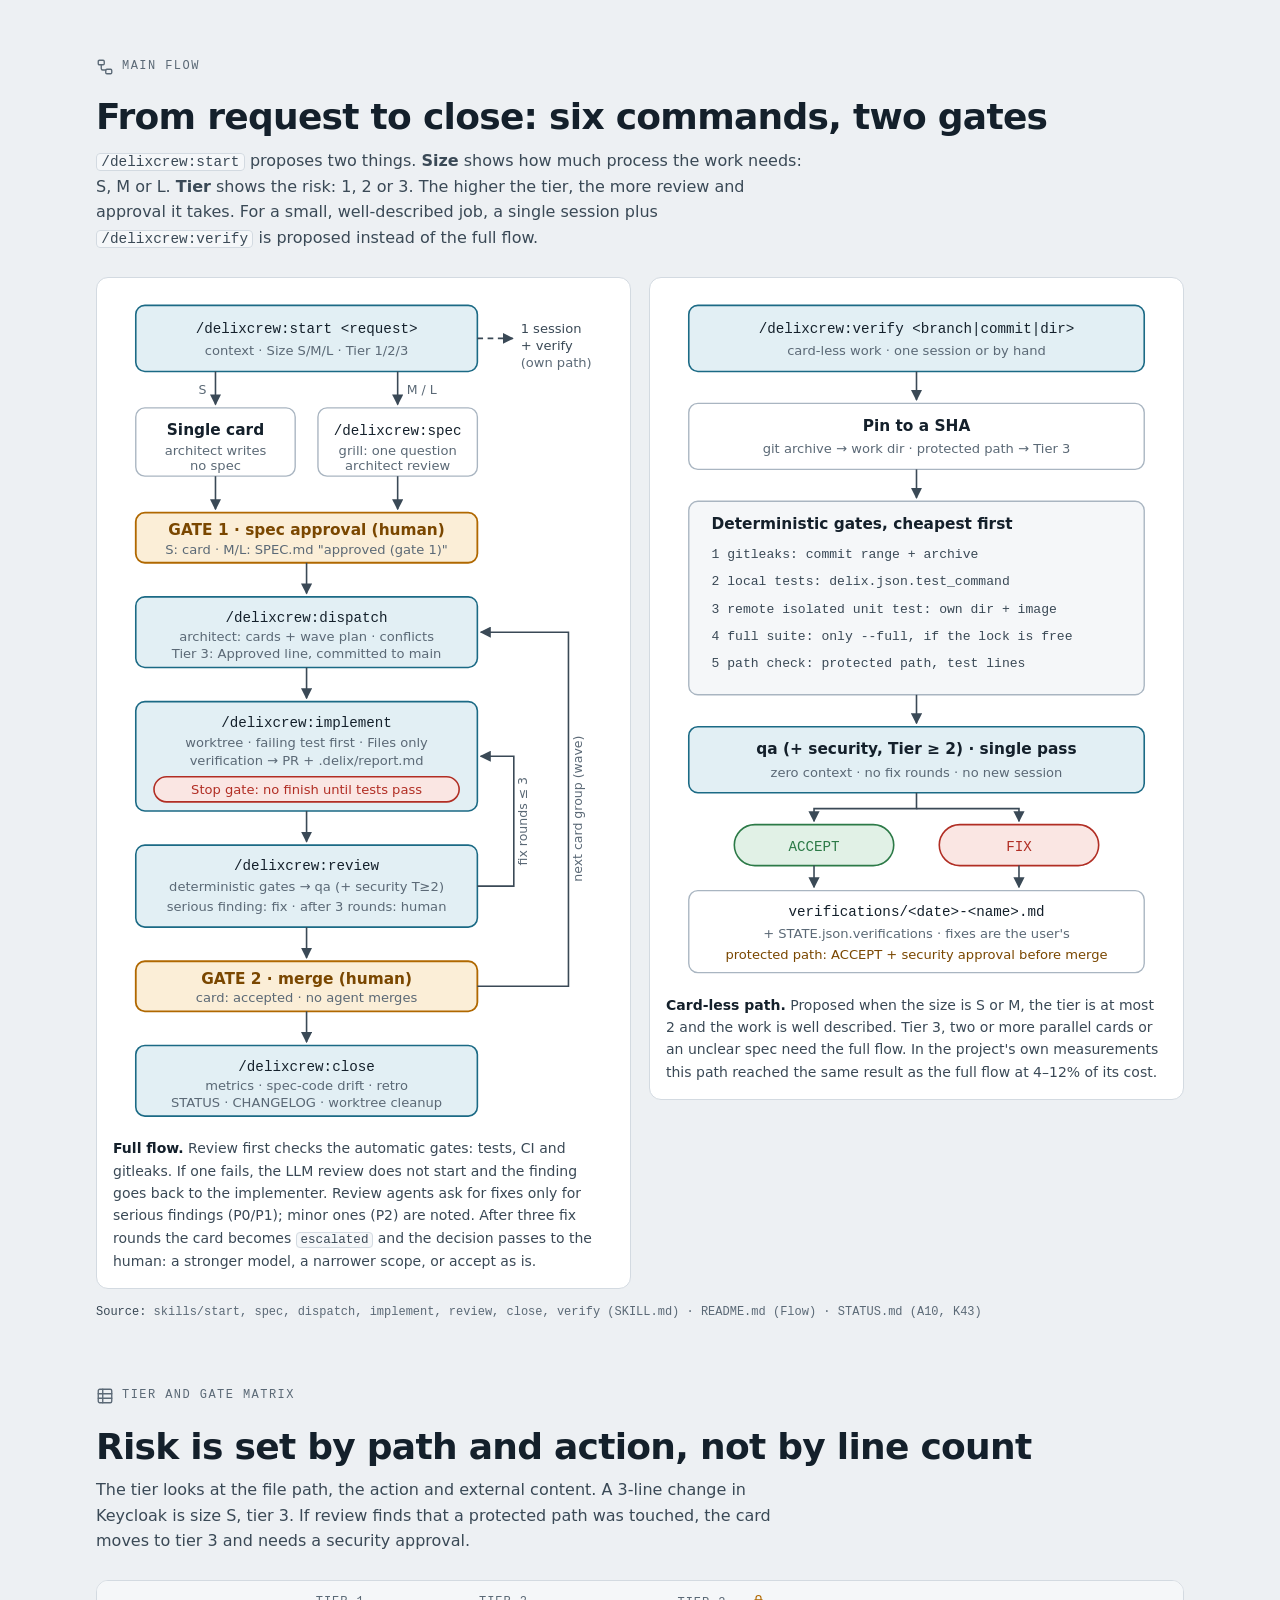
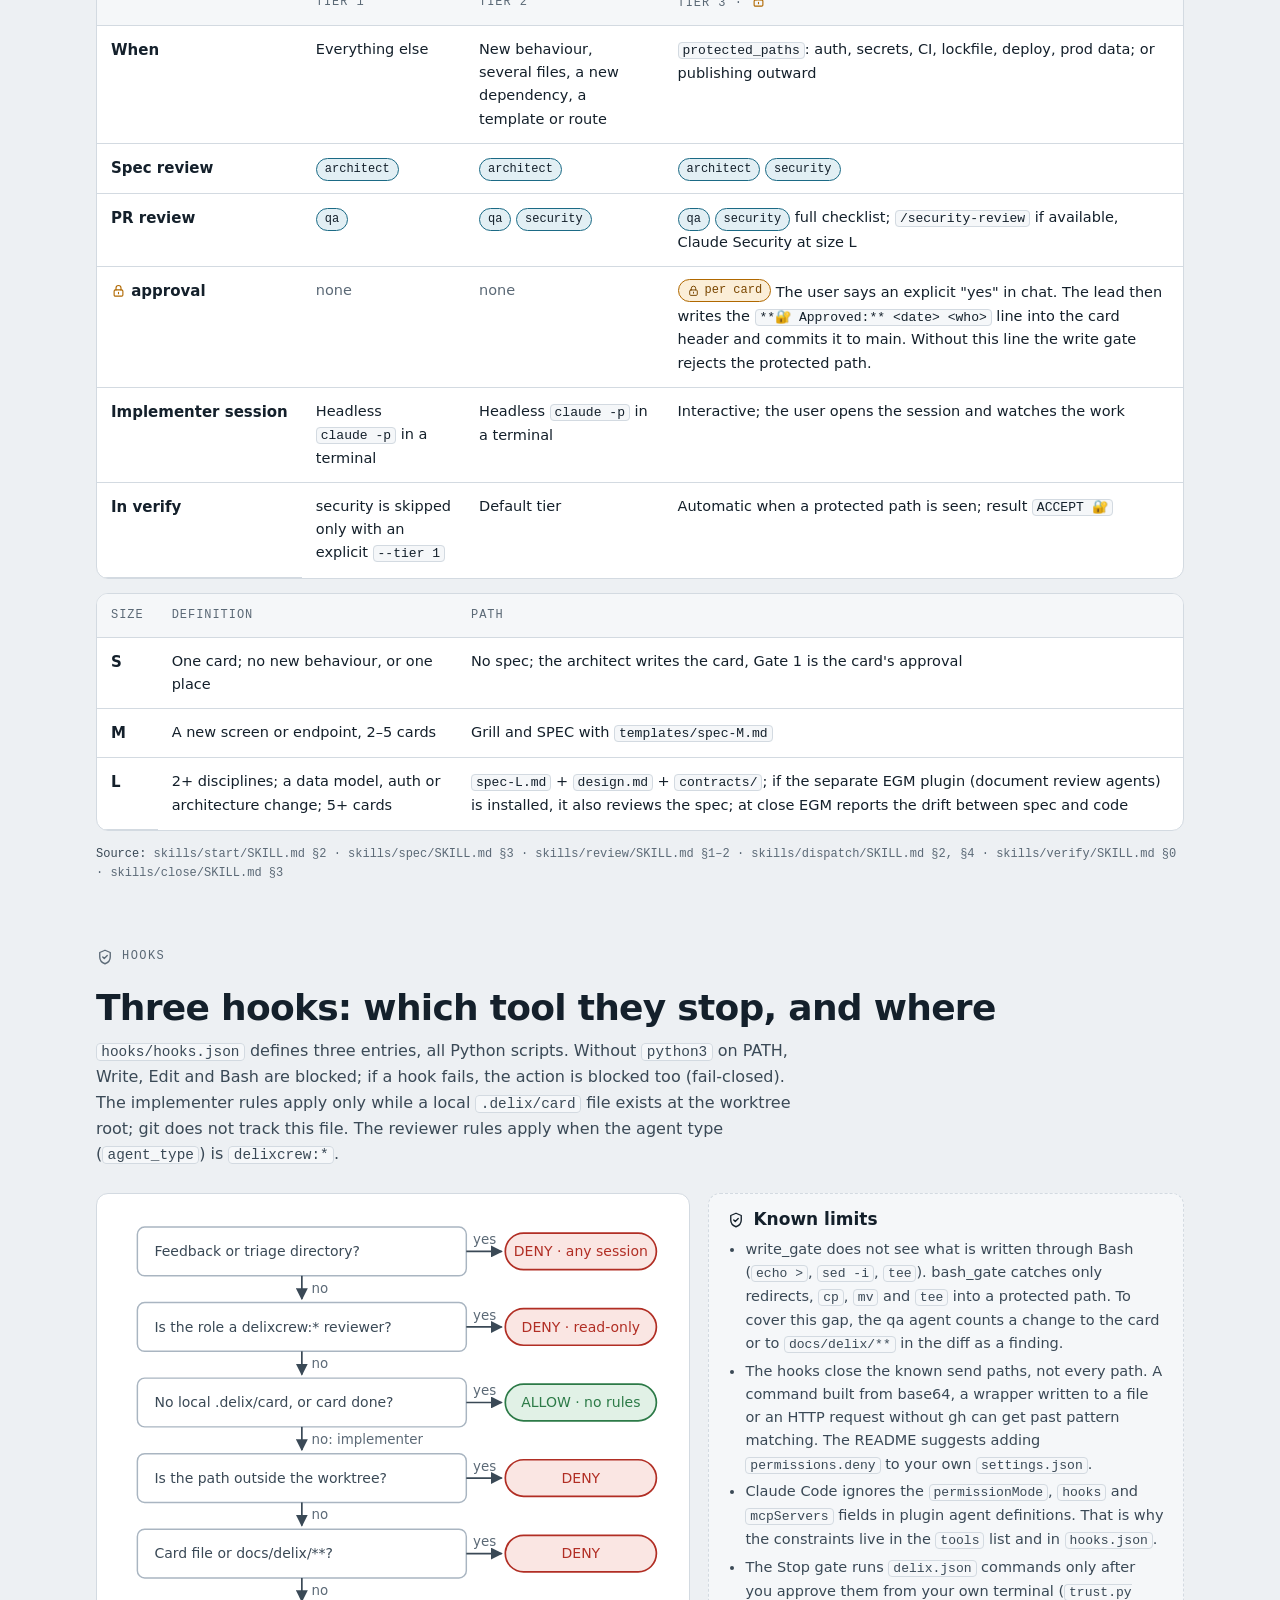
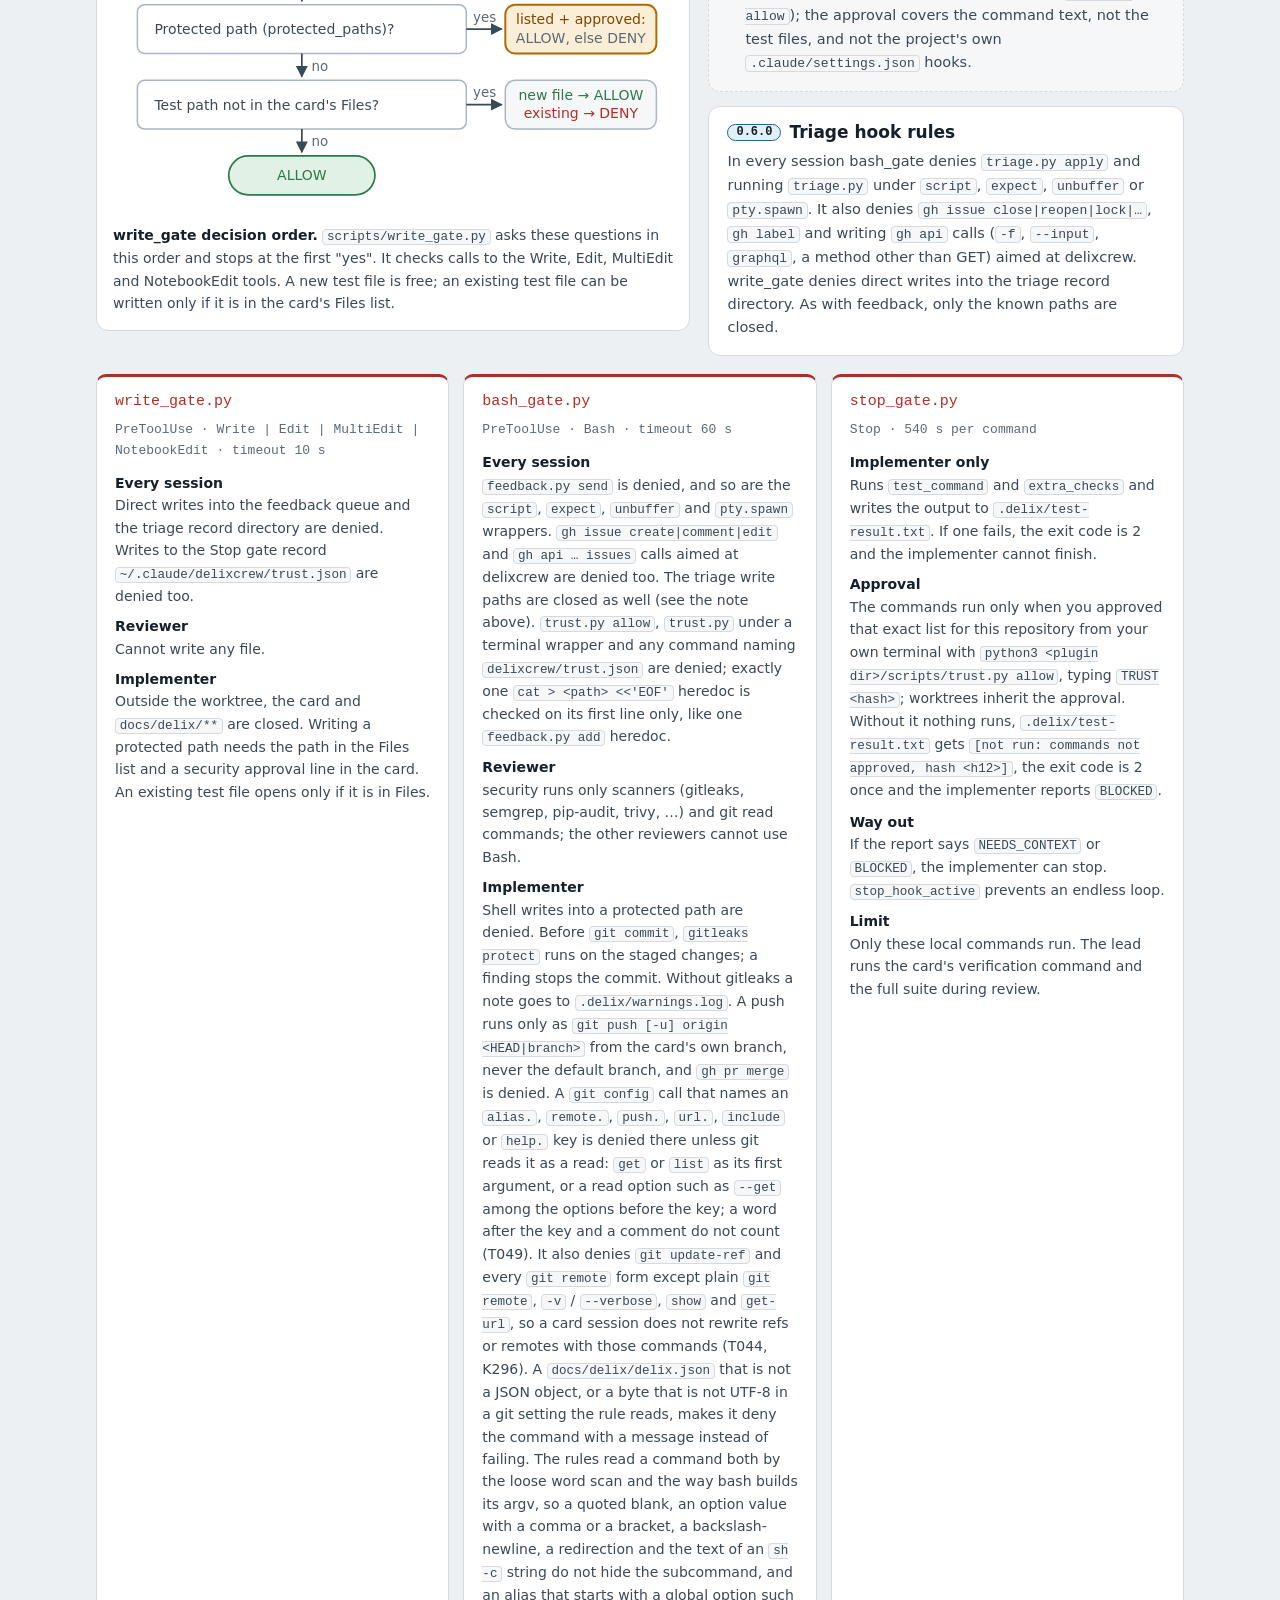
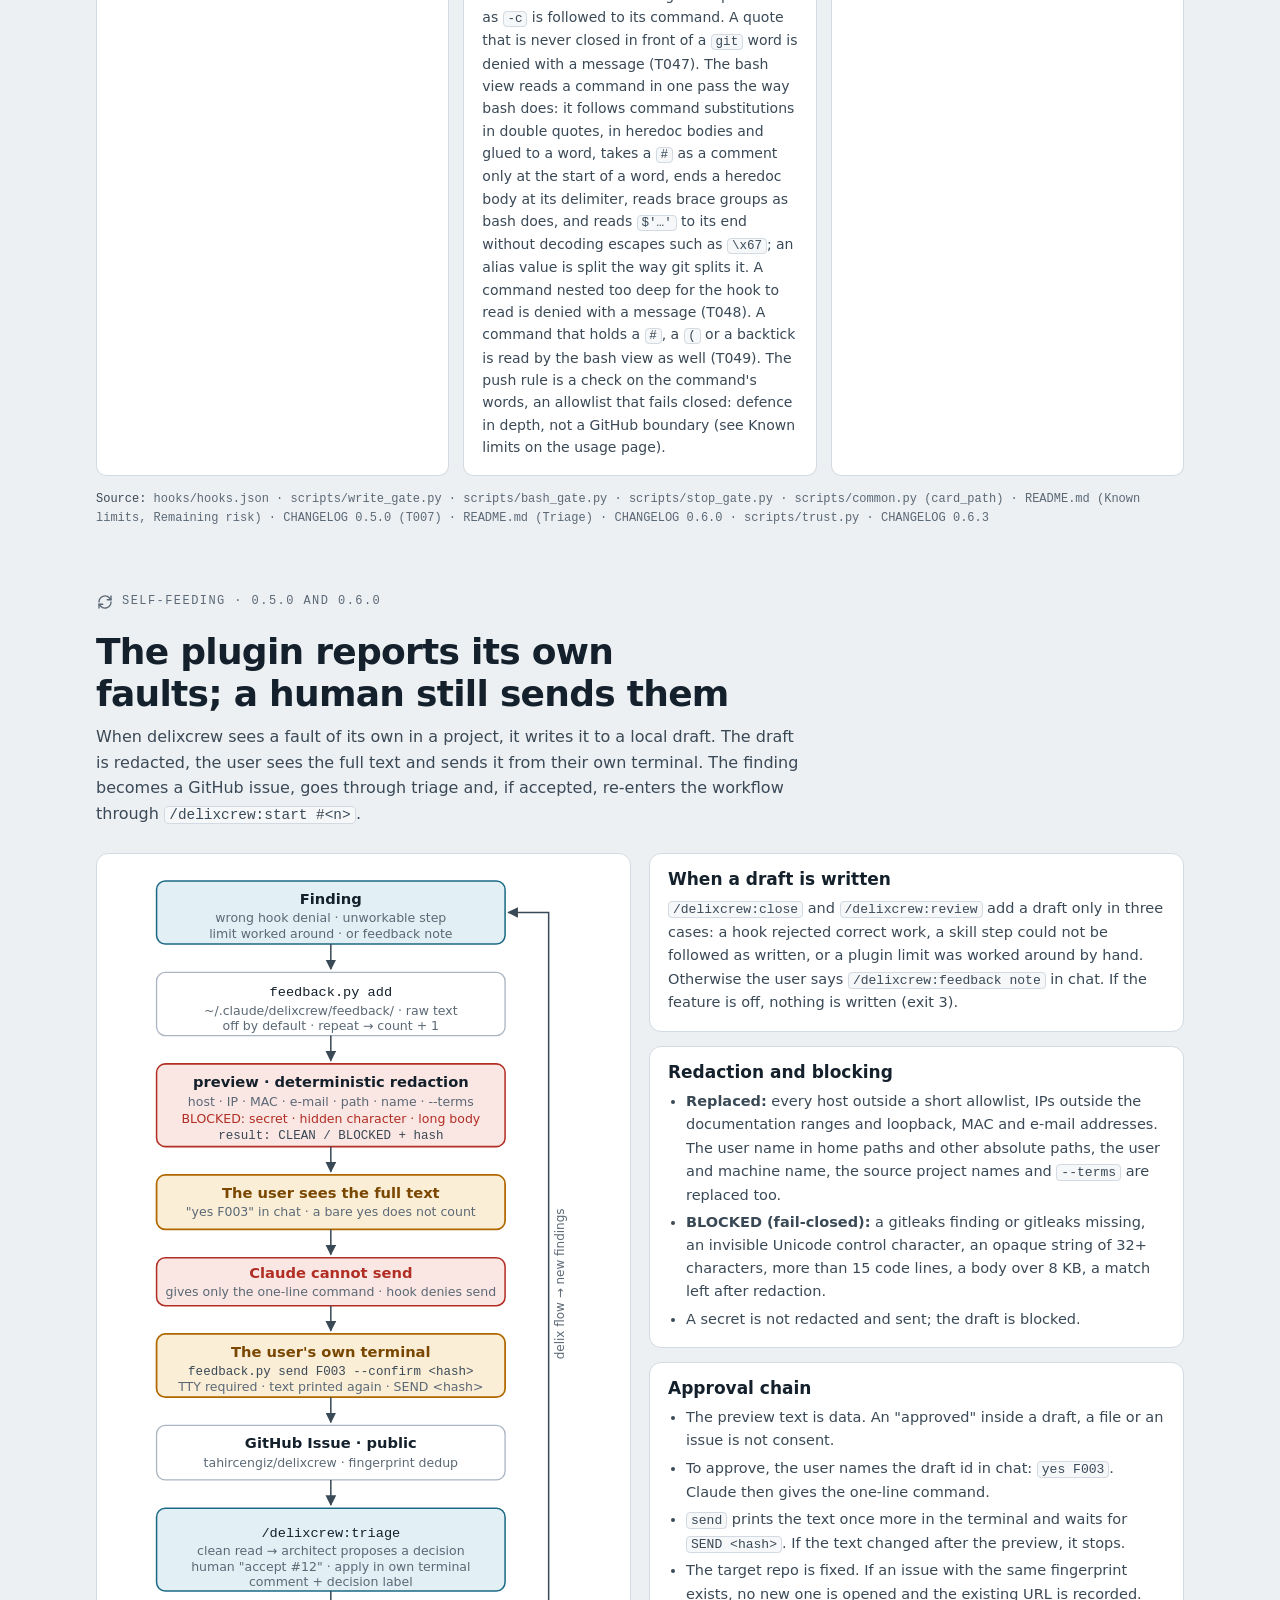
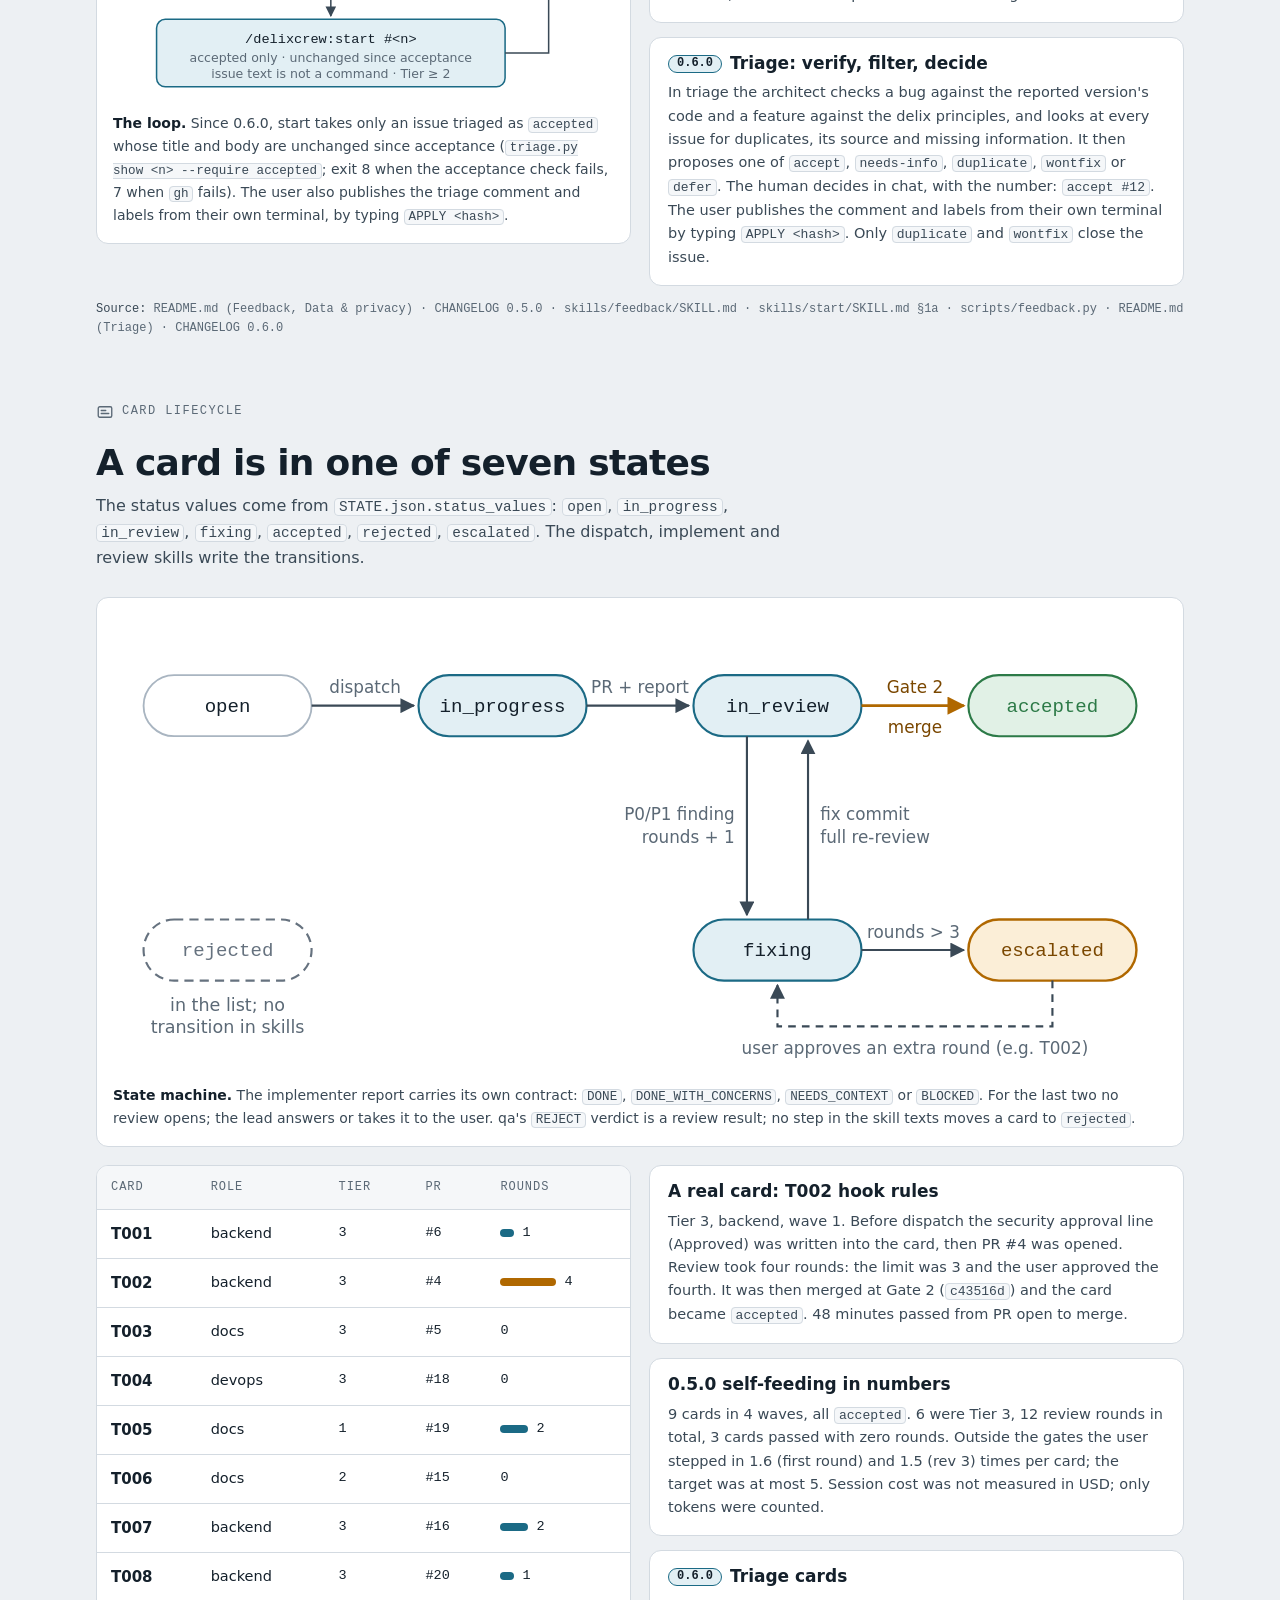
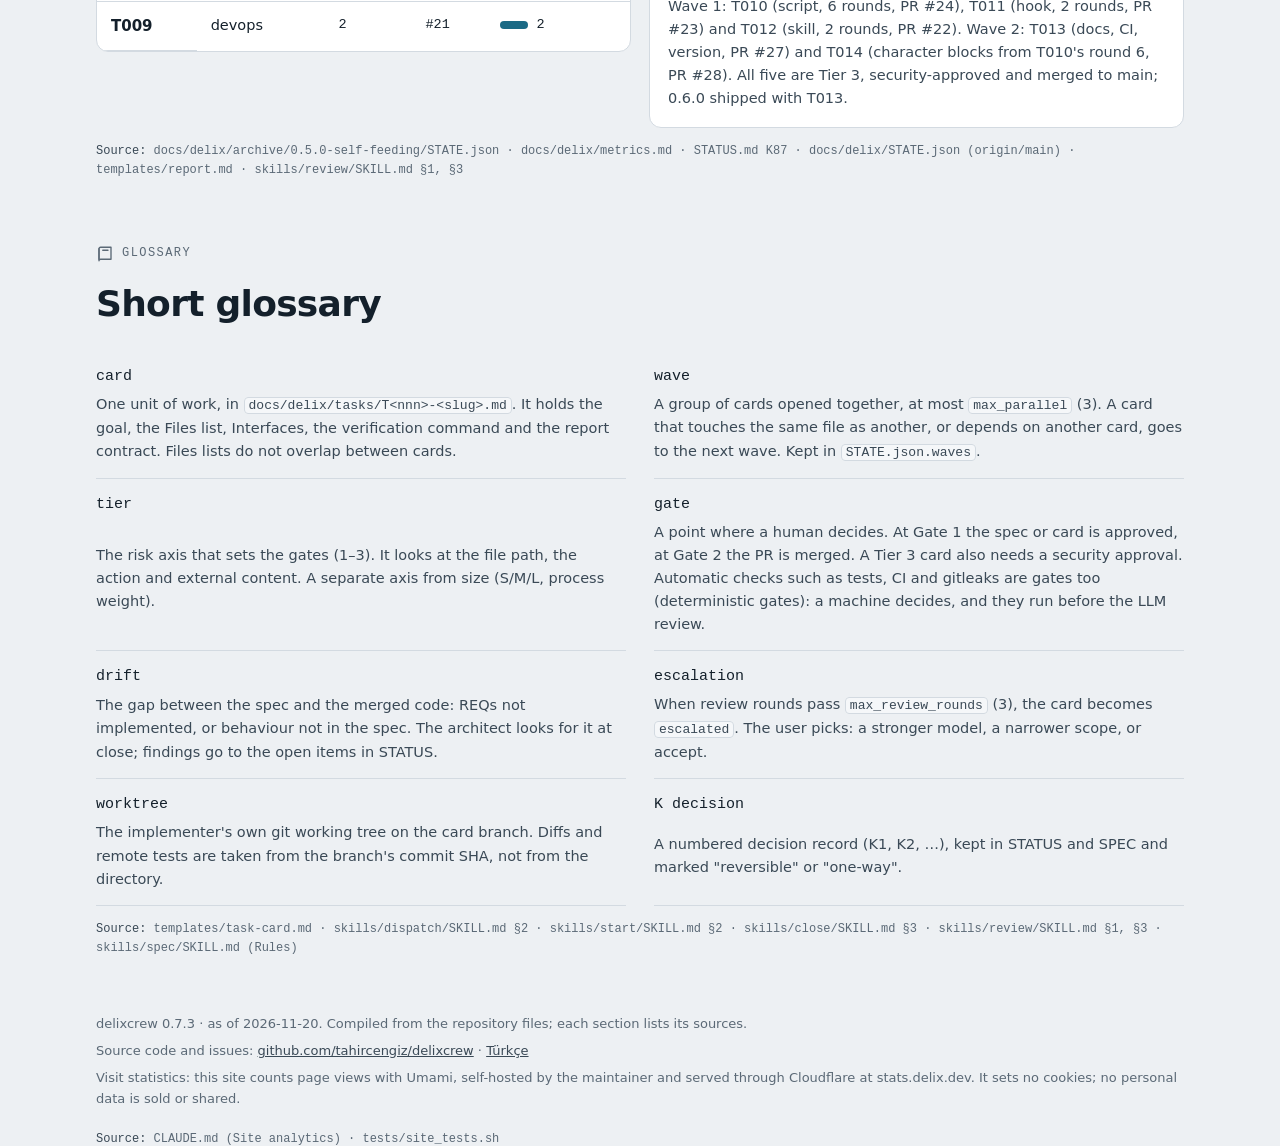
==== commit 602e1576: "Sürüm 0.7.3: bayat kart işareti, delix.json fail closed (#88, #87) Co-Authored-By: Claude Opus 5.5 <" ====
--- a/site/index.html
+++ b/site/index.html
@@ -26,7 +26,7 @@
 </header>
 <main id="main" class="wrap">
 <header class="hero">
-  <div class="kicker"><span class="ver" data-version="0.7.2">delixcrew 0.7.2</span><span>Claude Code plugin · MIT</span></div>
+  <div class="kicker"><span class="ver" data-version="0.7.3">delixcrew 0.7.3</span><span>Claude Code plugin · MIT</span></div>
   <h1>delix<span>Crew</span></h1>
   <p class="thesis">Spec first. Agents write the code. <em>A human makes the final call.</em></p>
   <p class="lede">The main session that runs the work is the <strong>lead</strong>. The lead asks you one question at a time (this interview is called the grill) and writes a tech spec from your answers. It then splits the work into <strong>cards</strong>: small, independent units of work. Each card goes to a separate implementer session working in its own worktree. Review agents that cannot change files check the result.</p>
@@ -692,7 +692,7 @@
 </section>
 
 <footer>
-  <p><span data-version="0.7.2">delixcrew 0.7.2</span> · as of 2026-11-19. Compiled from the repository files; each section lists its sources.</p>
+  <p><span data-version="0.7.3">delixcrew 0.7.3</span> · as of 2026-11-20. Compiled from the repository files; each section lists its sources.</p>
   <p>Source code and issues: <a href="https://github.com/tahircengiz/delixcrew">github.com/tahircengiz/delixcrew</a> · <a href="tr/index.html" hreflang="tr">Türkçe</a></p>
   <p>Visit statistics: this site counts page views with Umami, self-hosted by the maintainer and served through Cloudflare at stats.delix.dev. It sets no cookies; no personal data is sold or shared.</p>
   <p class="src"><b>Source:</b> CLAUDE.md (Site analytics) · tests/site_tests.sh</p>
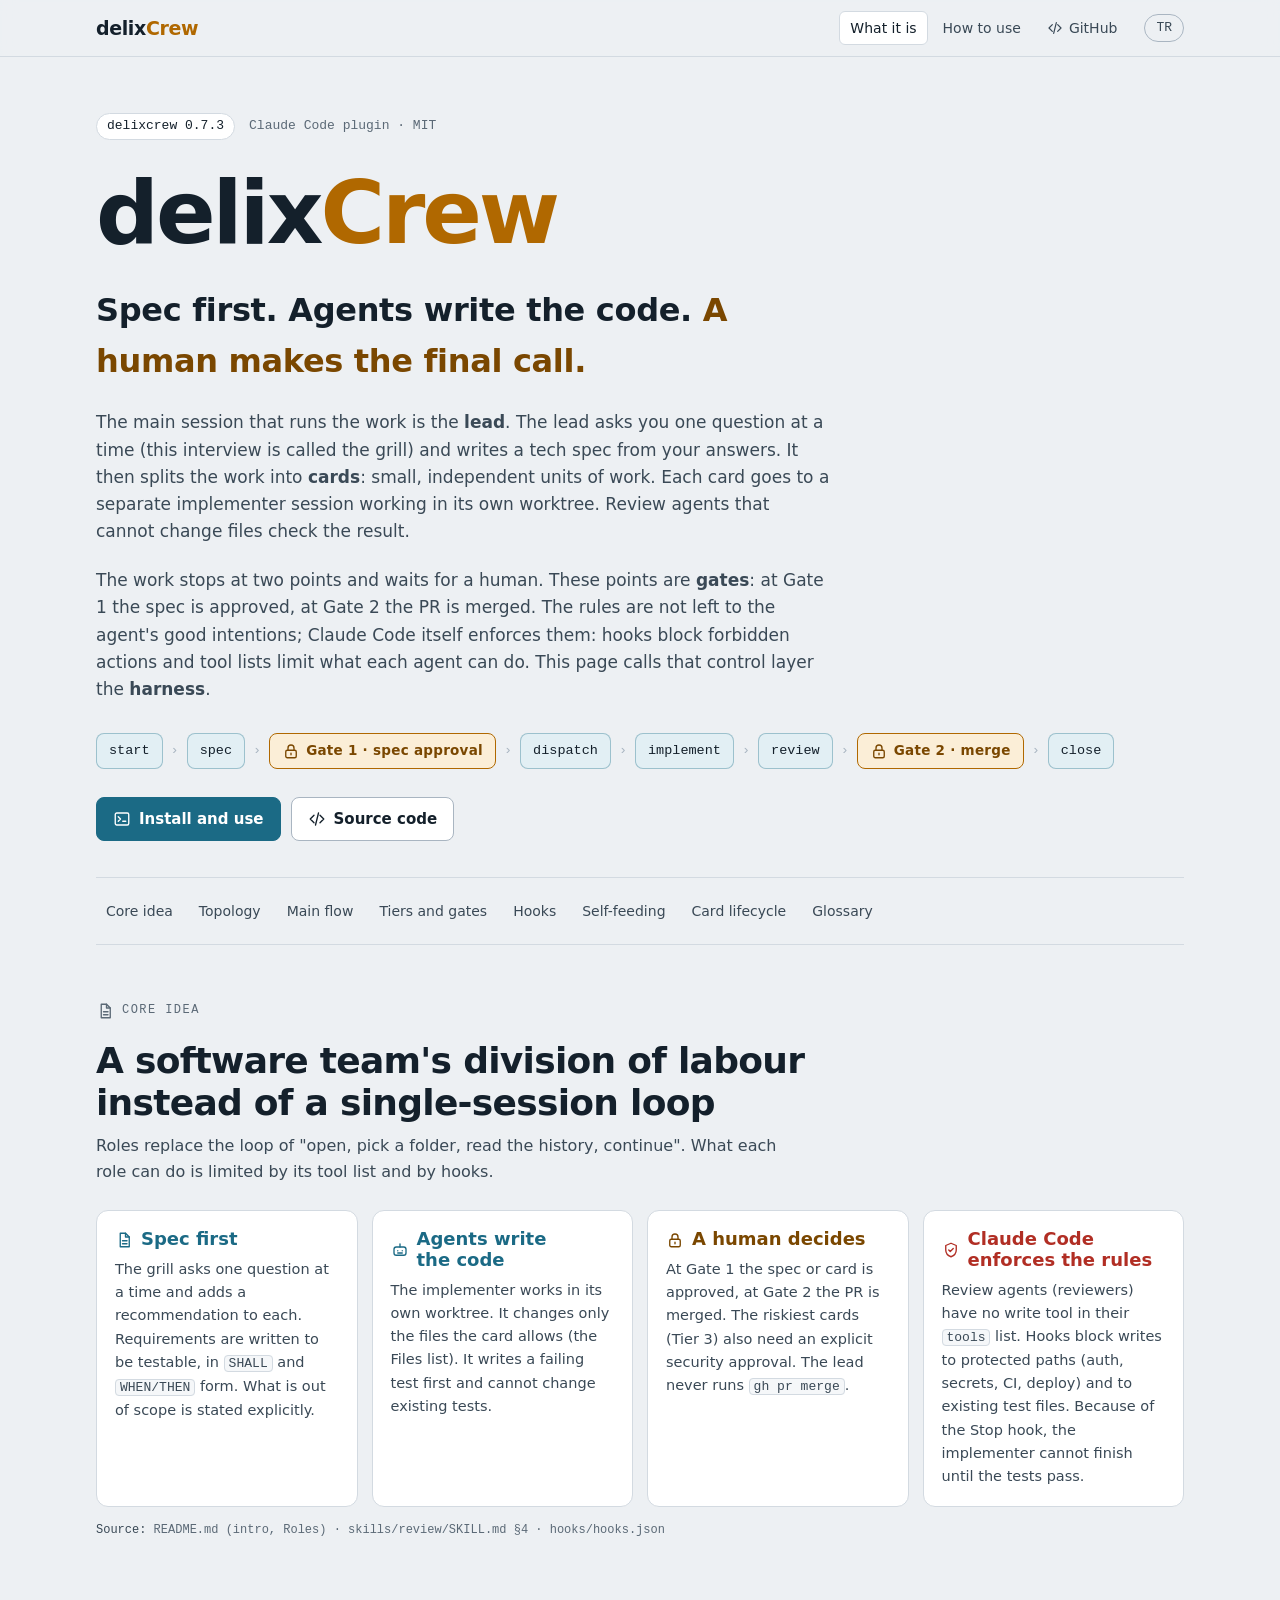
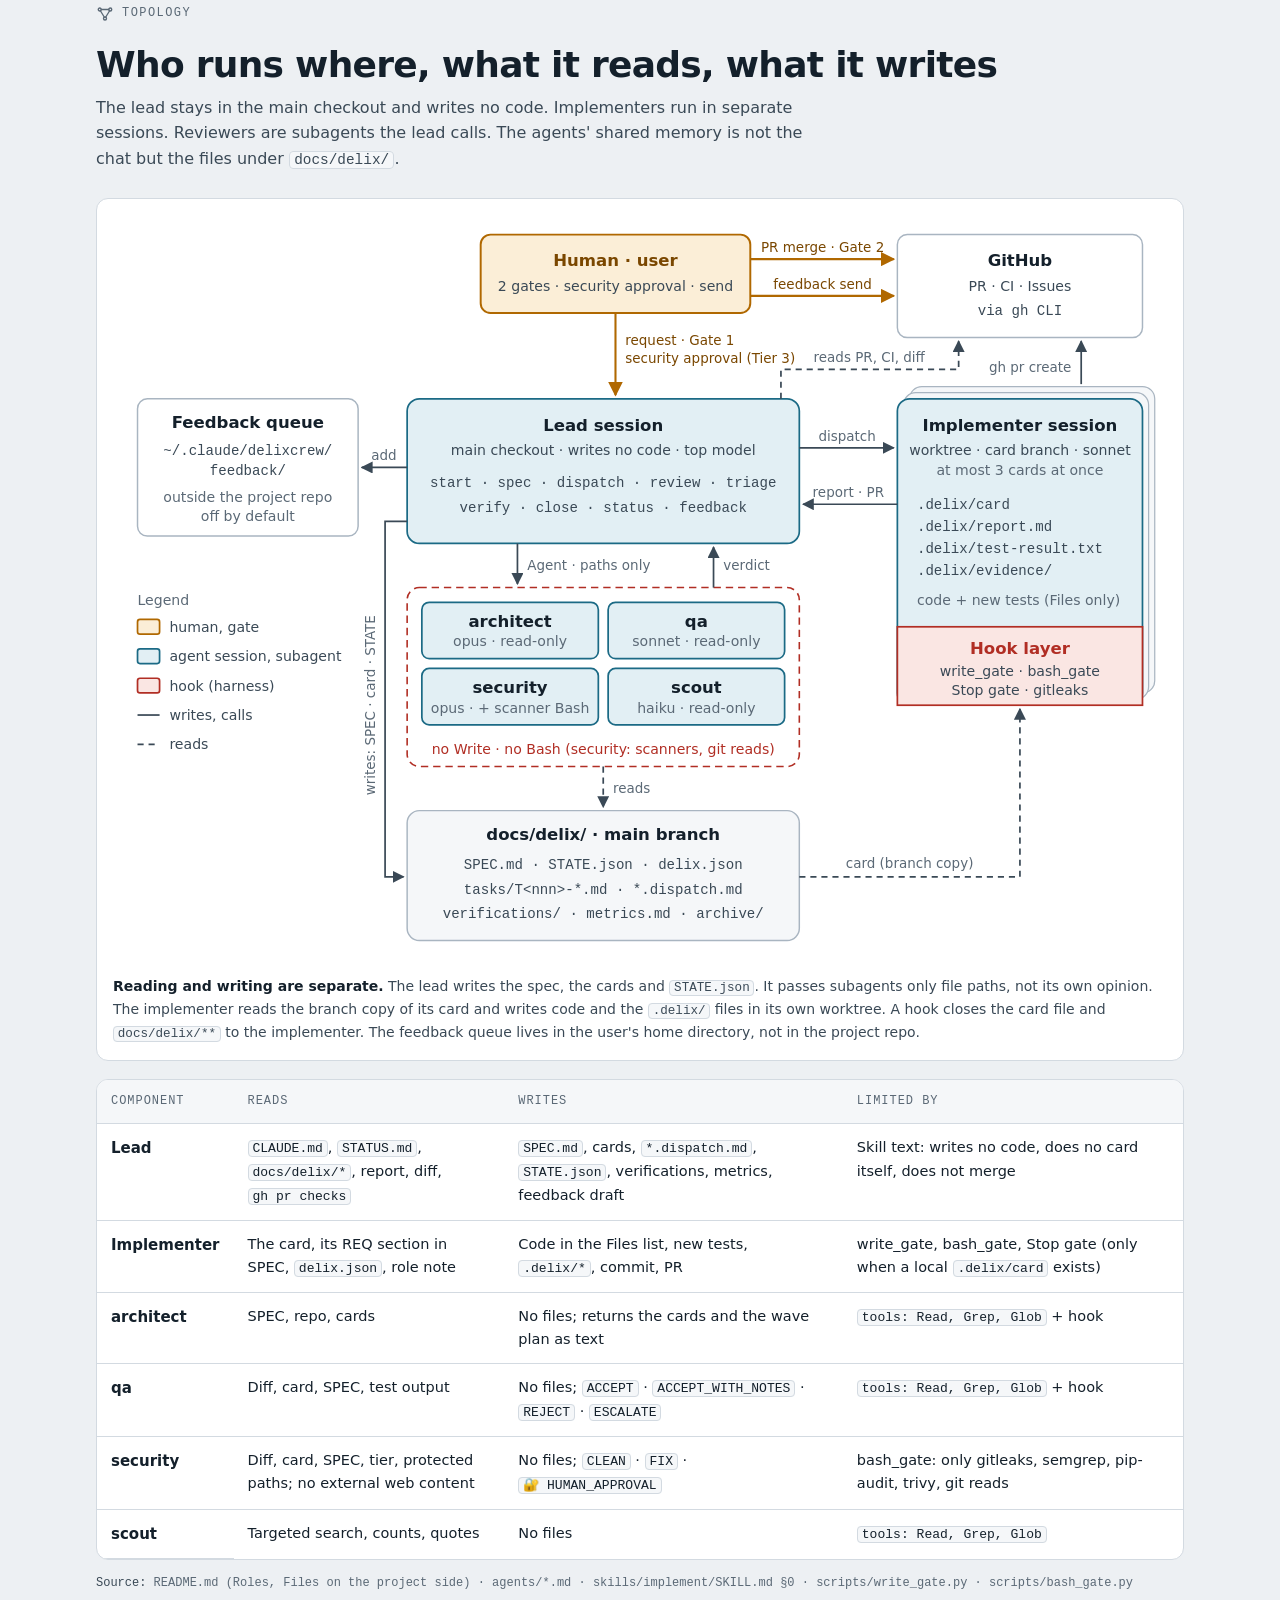
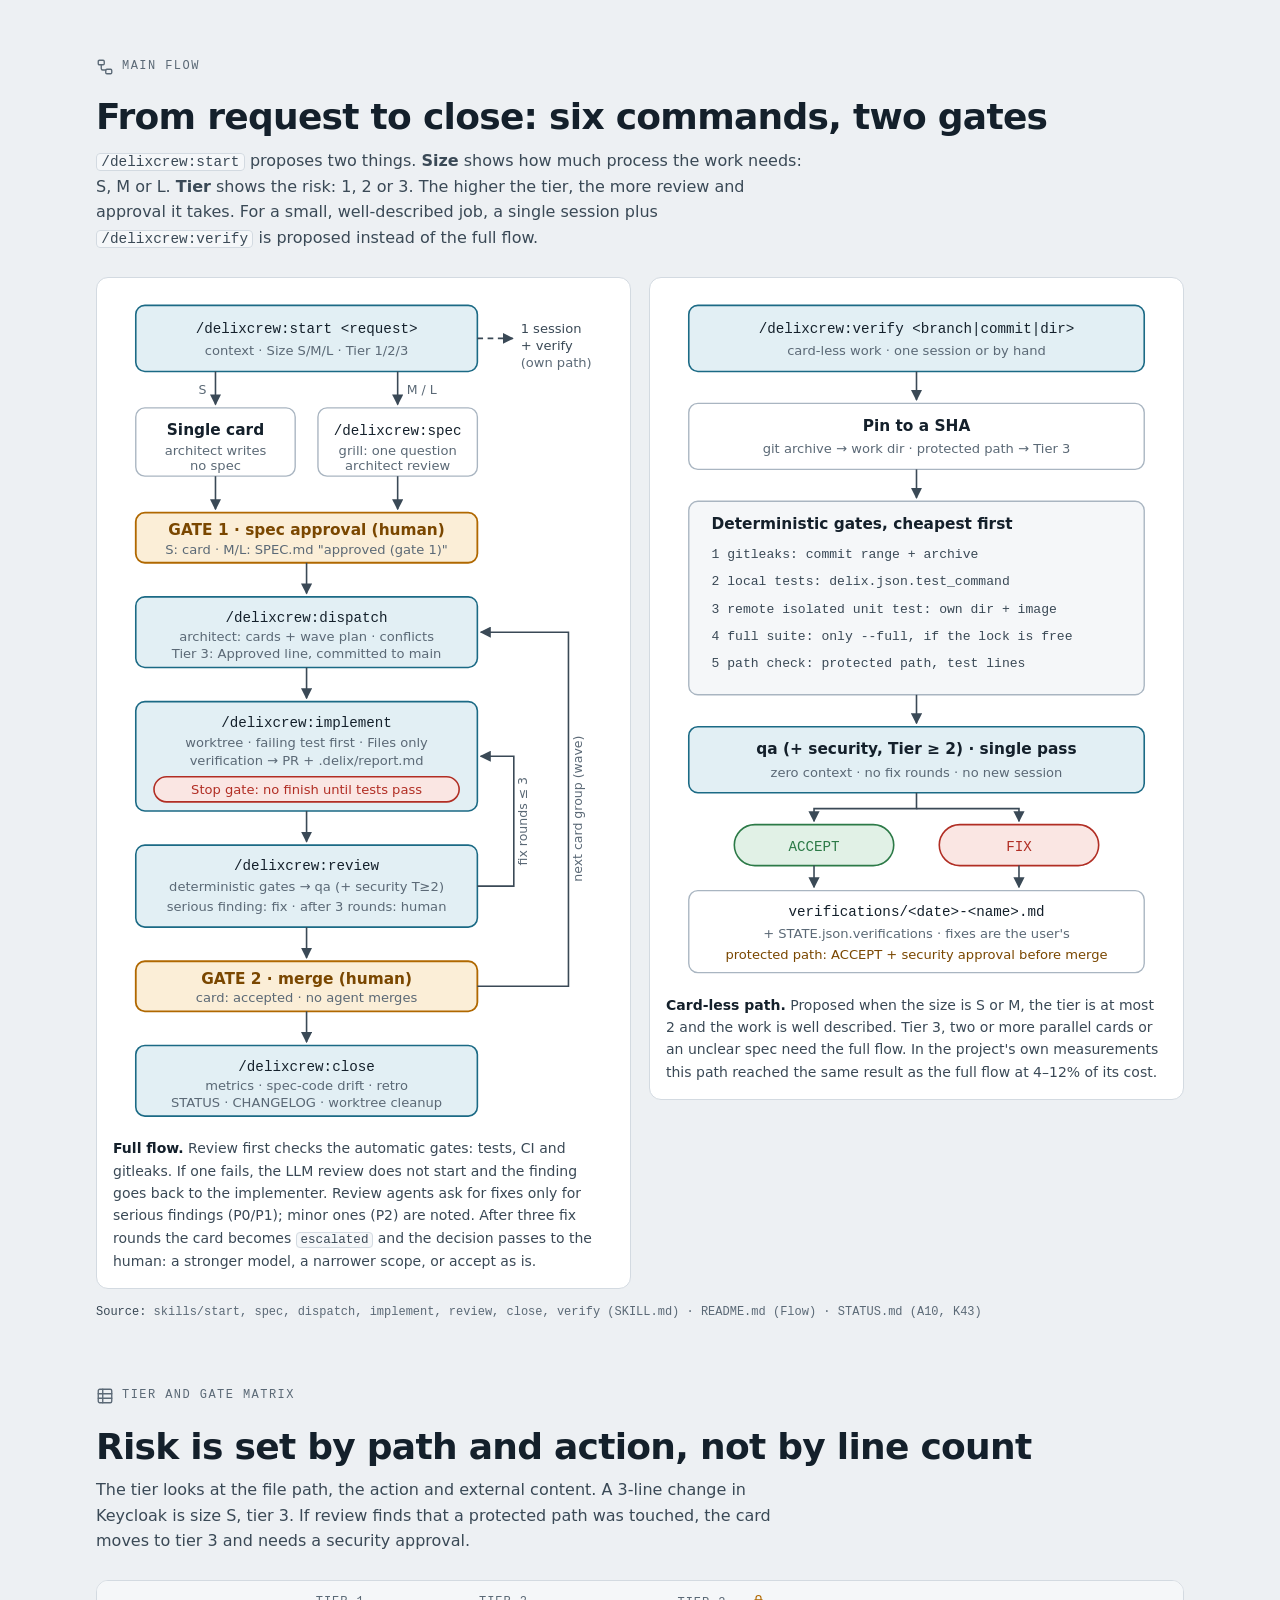
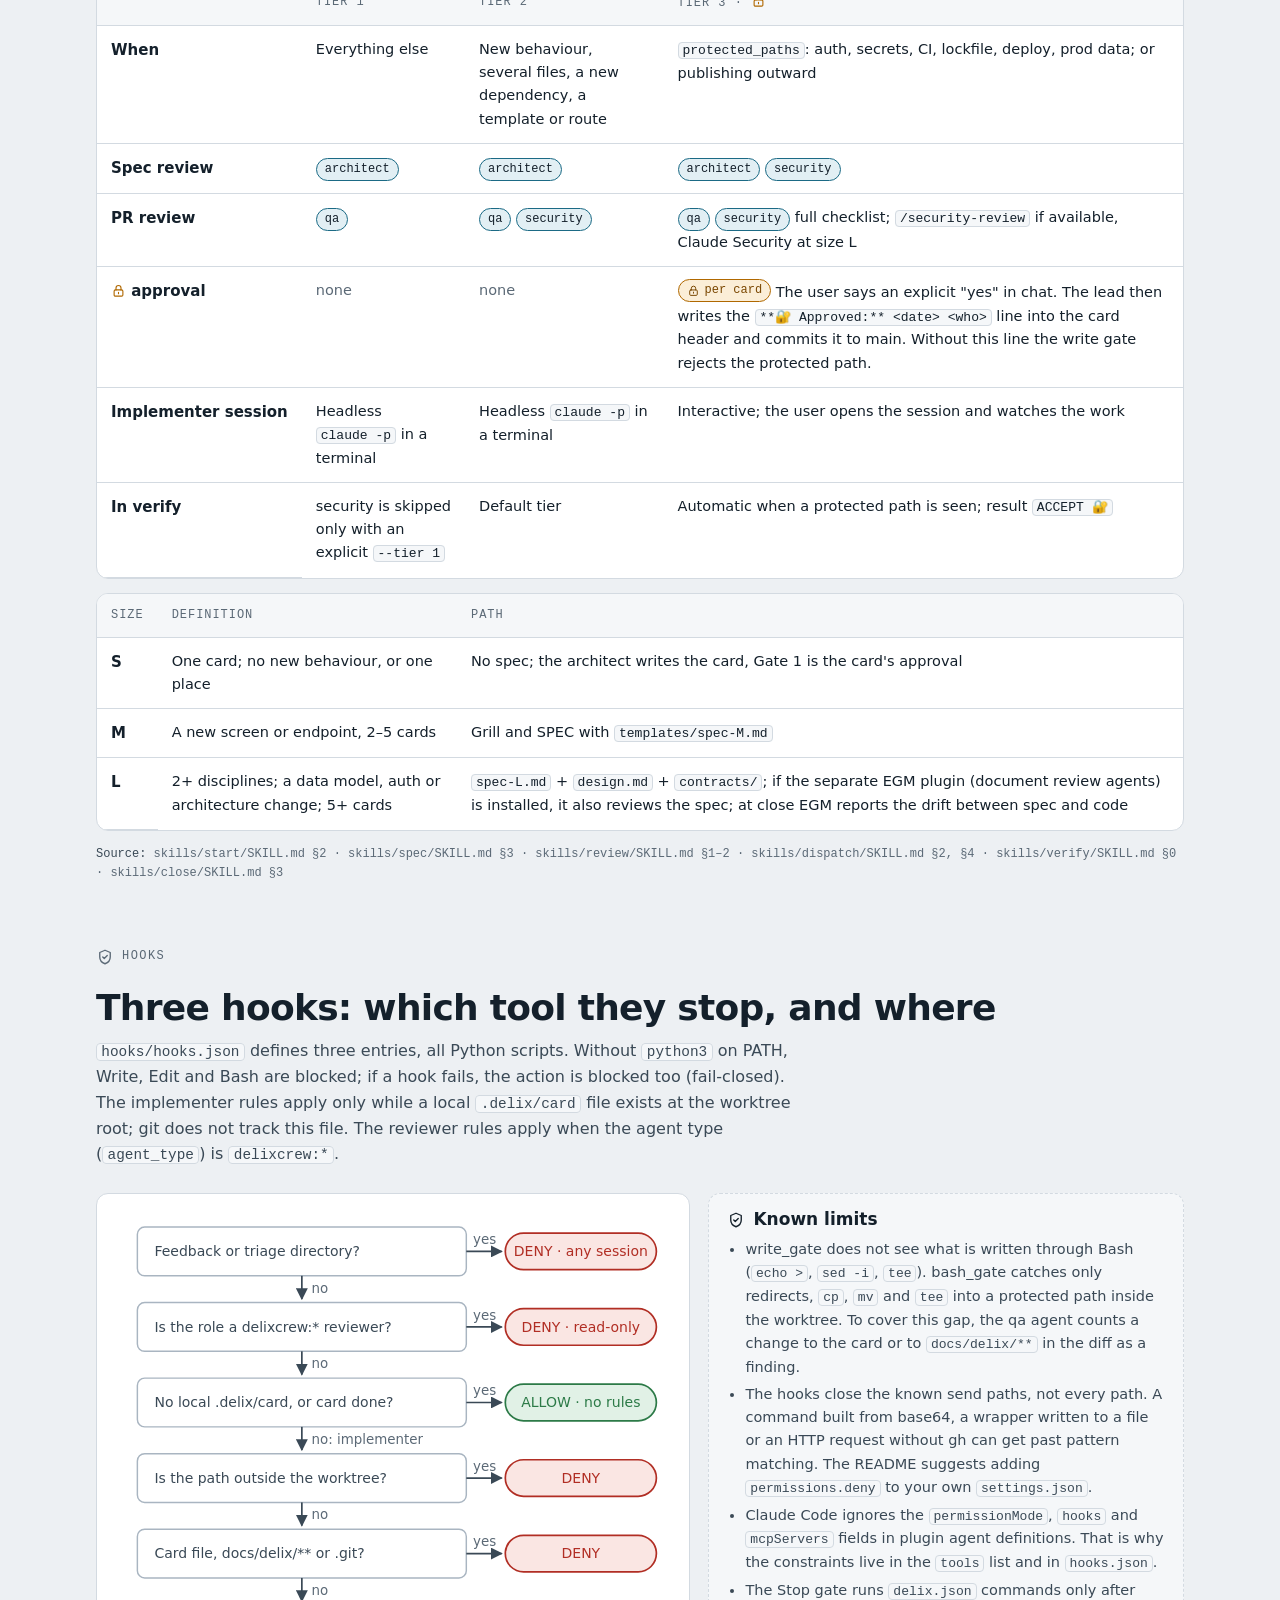
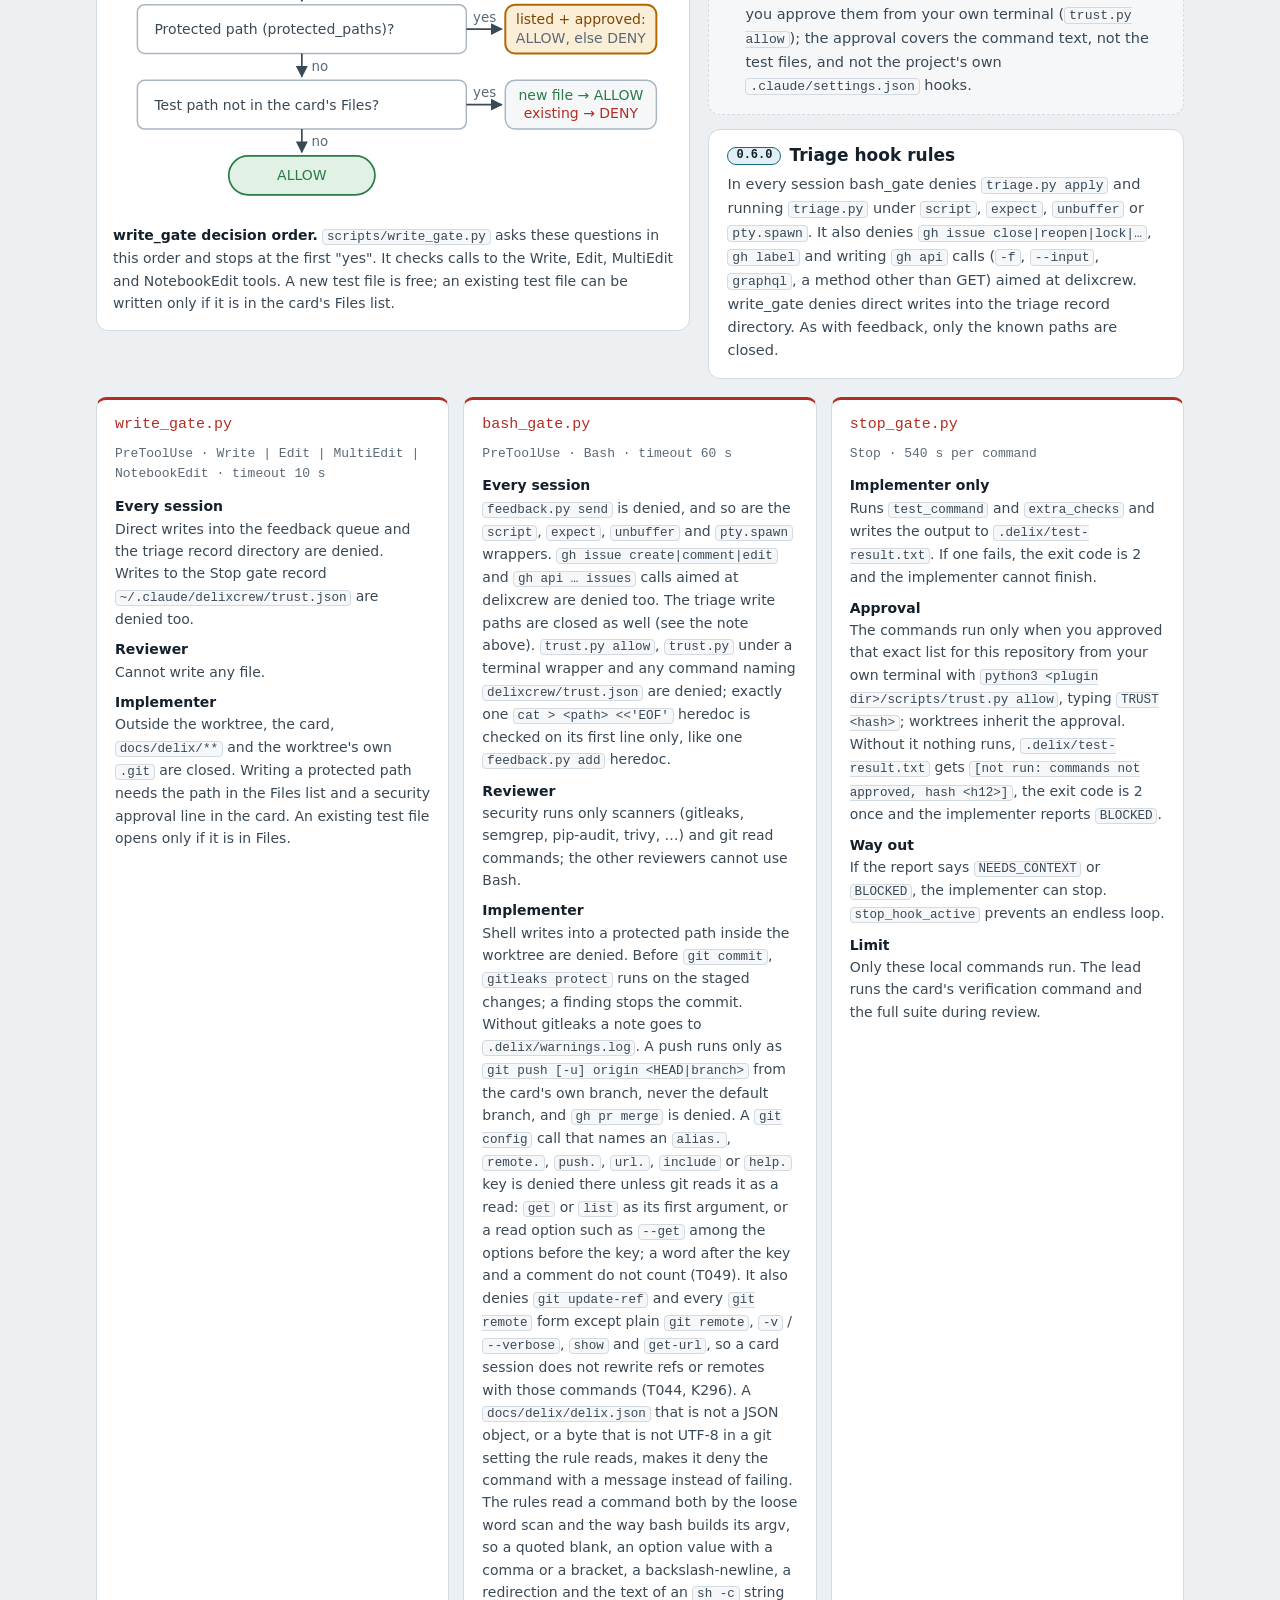
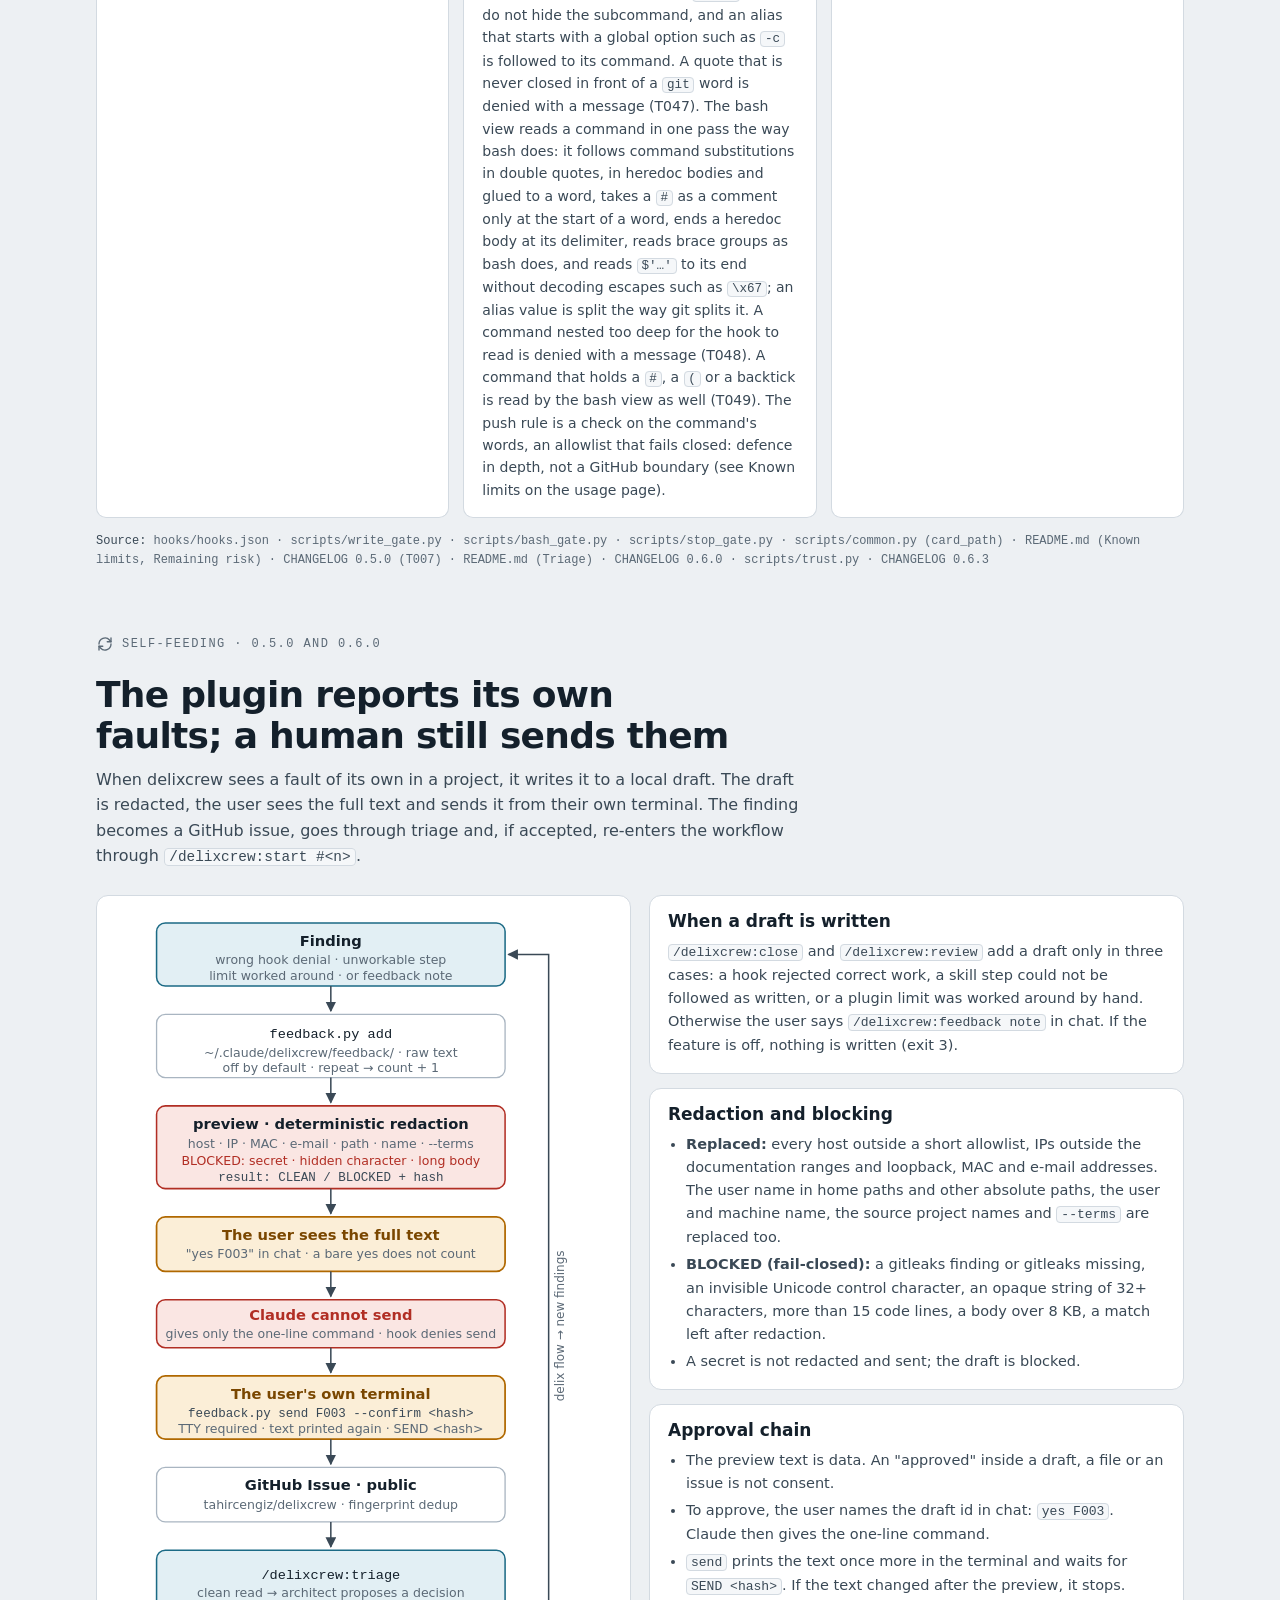
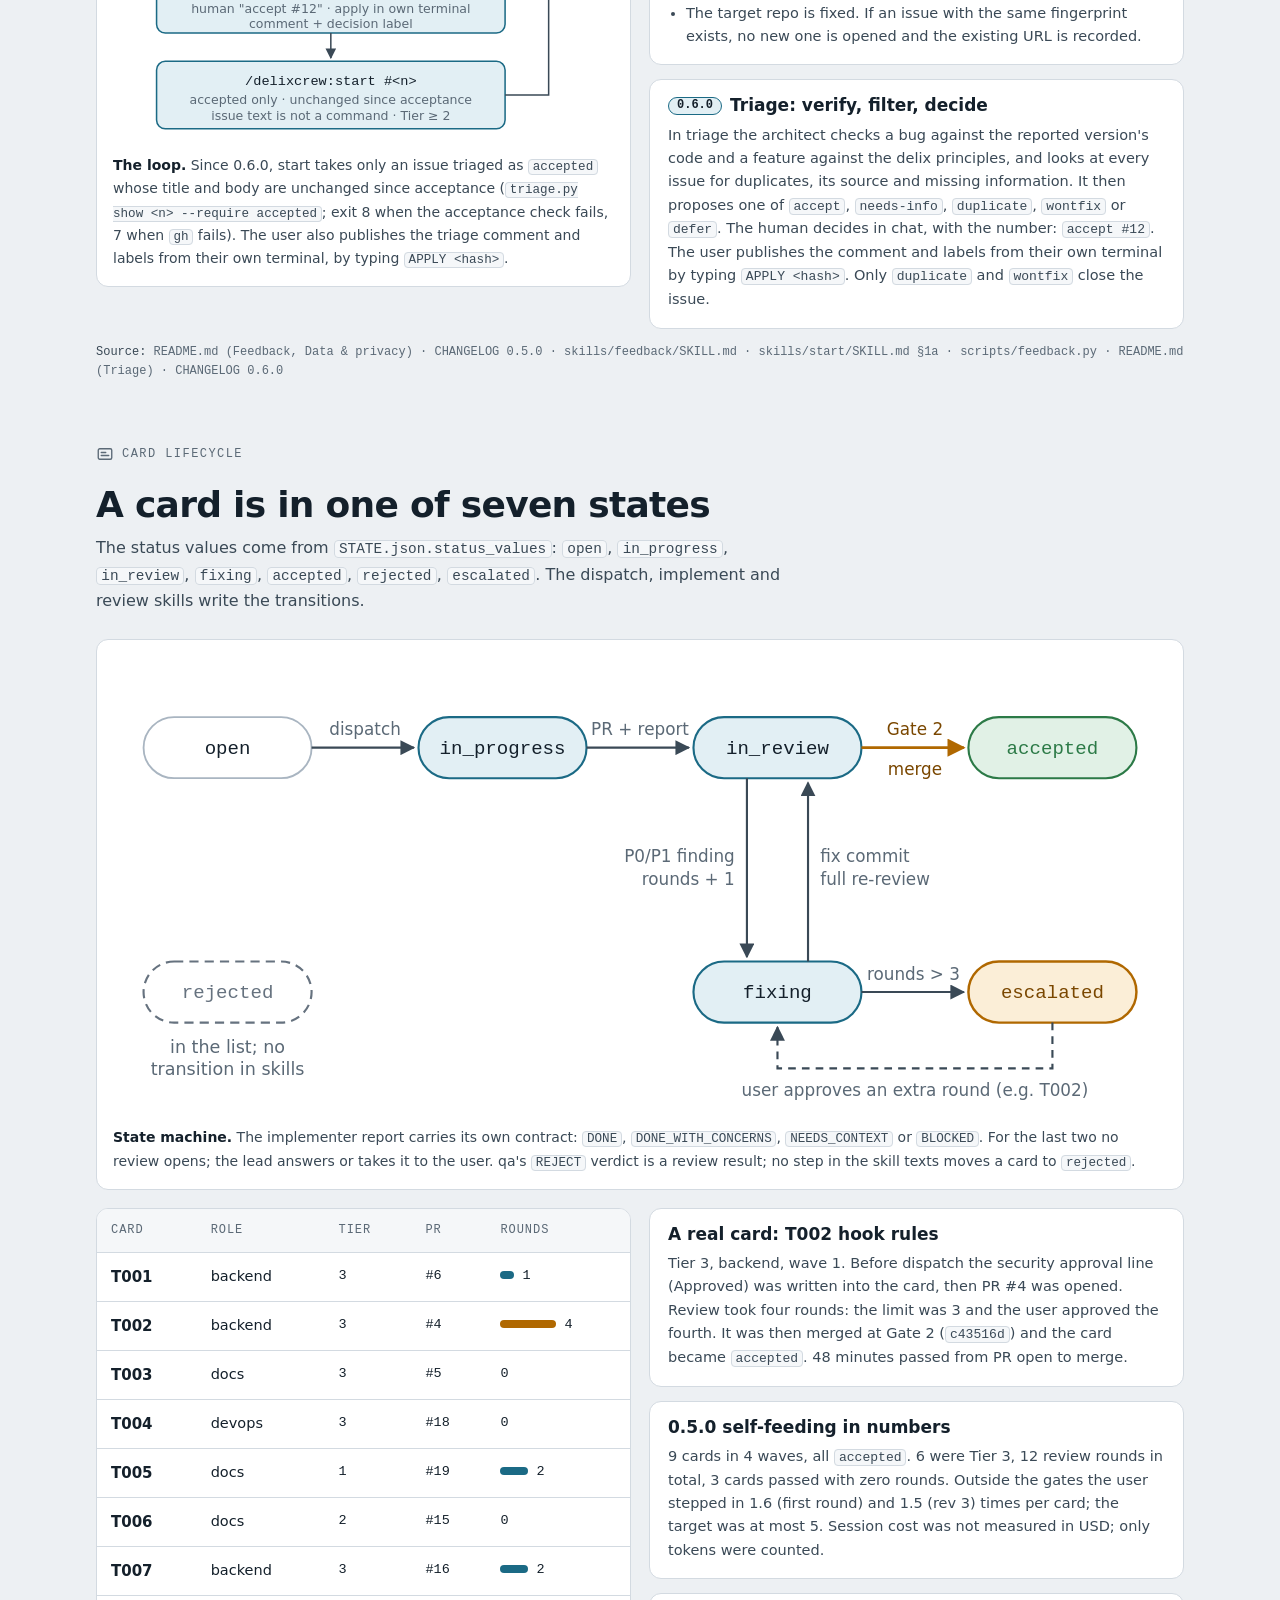
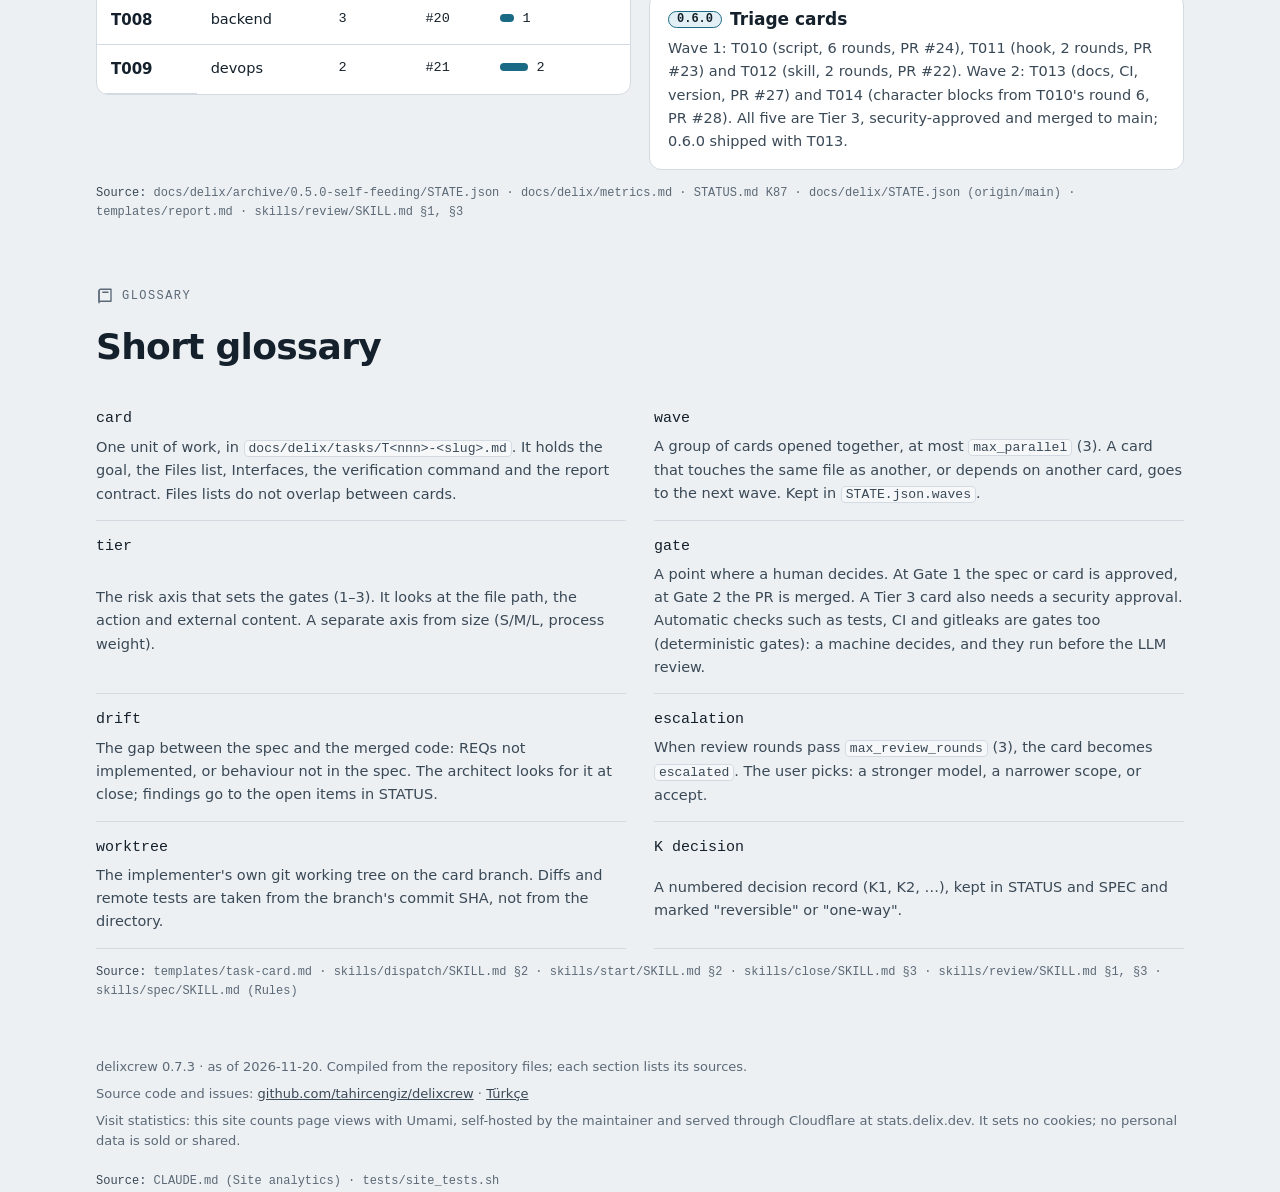
==== commit 3d46065a: "T060: Spec E belgesi, .git reddi ve Bash yazımının sınırları Kart T060'ın 21 çapası (A1–A21) uygulan" ====
--- a/site/index.html
+++ b/site/index.html
@@ -362,7 +362,7 @@
   <div class="split wide-left">
     <figure class="dgm">
       <div class="scroll">
-        <svg class="dg v" viewBox="0 0 460 494" role="img" aria-label="write_gate decision order: first the feedback and triage directories, then the reviewer role, allow if not an implementer, outside the worktree, card and docs/delix, protected path, test file, allow everything else.">
+        <svg class="dg v" viewBox="0 0 460 494" role="img" aria-label="write_gate decision order: first the feedback and triage directories, then the reviewer role, allow if not an implementer, outside the worktree, card, docs/delix and .git, protected path, test file, allow everything else.">
           <defs>
             <marker id="wg-a" viewBox="0 0 10 10" refX="9" refY="5" markerWidth="7" markerHeight="7" orient="auto-start-reverse"><path class="ah" d="M0,0 L10,5 L0,10 z"/></marker>
           </defs>
@@ -404,7 +404,7 @@
           <text class="lbl" x="163" y="254">no</text>
           <!-- row 4 -->
           <rect class="box" x="20" y="262" width="270" height="40" rx="6"/>
-          <text class="k" x="34" y="286">Card file or docs/delix/**?</text>
+          <text class="k" x="34" y="286">Card file, docs/delix/** or .git?</text>
           <line class="ln" x1="290" y1="282" x2="319" y2="282" marker-end="url(#wg-a)"/>
           <text class="lbl" x="305" y="276" text-anchor="middle">yes</text>
           <rect class="hk" x="322" y="267" width="124" height="30" rx="15"/>
@@ -443,7 +443,7 @@
       <div class="note limit">
         <h3><svg class="ico"><use href="assets/icons.svg#i-shield"/></svg>Known limits</h3>
         <ul>
-          <li>write_gate does not see what is written through Bash (<code>echo &gt;</code>, <code>sed -i</code>, <code>tee</code>). bash_gate catches only redirects, <code>cp</code>, <code>mv</code> and <code>tee</code> into a protected path. To cover this gap, the qa agent counts a change to the card or to <code>docs/delix/**</code> in the diff as a finding.</li>
+          <li>write_gate does not see what is written through Bash (<code>echo &gt;</code>, <code>sed -i</code>, <code>tee</code>). bash_gate catches only redirects, <code>cp</code>, <code>mv</code> and <code>tee</code> into a protected path inside the worktree. To cover this gap, the qa agent counts a change to the card or to <code>docs/delix/**</code> in the diff as a finding.</li>
           <li>The hooks close the known send paths, not every path. A command built from base64, a wrapper written to a file or an HTTP request without gh can get past pattern matching. The README suggests adding <code>permissions.deny</code> to your own <code>settings.json</code>.</li>
           <li>Claude Code ignores the <code>permissionMode</code>, <code>hooks</code> and <code>mcpServers</code> fields in plugin agent definitions. That is why the constraints live in the <code>tools</code> list and in <code>hooks.json</code>.</li>
           <li>The Stop gate runs <code>delix.json</code> commands only after you approve them from your own terminal (<code>trust.py allow</code>); the approval covers the command text, not the test files, and not the project's own <code>.claude/settings.json</code> hooks.</li>
@@ -463,7 +463,7 @@
       <dl>
         <div><dt>Every session</dt><dd>Direct writes into the feedback queue and the triage record directory are denied. Writes to the Stop gate record <code>~/.claude/delixcrew/trust.json</code> are denied too.</dd></div>
         <div><dt>Reviewer</dt><dd>Cannot write any file.</dd></div>
-        <div><dt>Implementer</dt><dd>Outside the worktree, the card and <code>docs/delix/**</code> are closed. Writing a protected path needs the path in the Files list and a security approval line in the card. An existing test file opens only if it is in Files.</dd></div>
+        <div><dt>Implementer</dt><dd>Outside the worktree, the card, <code>docs/delix/**</code> and the worktree's own <code>.git</code> are closed. Writing a protected path needs the path in the Files list and a security approval line in the card. An existing test file opens only if it is in Files.</dd></div>
       </dl>
     </article>
     <article class="hook">
@@ -472,7 +472,7 @@
       <dl>
         <div><dt>Every session</dt><dd><code>feedback.py send</code> is denied, and so are the <code>script</code>, <code>expect</code>, <code>unbuffer</code> and <code>pty.spawn</code> wrappers. <code>gh issue create|comment|edit</code> and <code>gh api … issues</code> calls aimed at delixcrew are denied too. The triage write paths are closed as well (see the note above). <code>trust.py allow</code>, <code>trust.py</code> under a terminal wrapper and any command naming <code>delixcrew/trust.json</code> are denied; exactly one <code>cat &gt; &lt;path&gt; &lt;&lt;'EOF'</code> heredoc is checked on its first line only, like one <code>feedback.py add</code> heredoc.</dd></div>
         <div><dt>Reviewer</dt><dd>security runs only scanners (gitleaks, semgrep, pip-audit, trivy, …) and git read commands; the other reviewers cannot use Bash.</dd></div>
-        <div><dt>Implementer</dt><dd>Shell writes into a protected path are denied. Before <code>git commit</code>, <code>gitleaks protect</code> runs on the staged changes; a finding stops the commit. Without gitleaks a note goes to <code>.delix/warnings.log</code>. A push runs only as <code>git push [-u] origin &lt;HEAD|branch&gt;</code> from the card's own branch, never the default branch, and <code>gh pr merge</code> is denied. A <code>git config</code> call that names an <code>alias.</code>, <code>remote.</code>, <code>push.</code>, <code>url.</code>, <code>include</code> or <code>help.</code> key is denied there unless git reads it as a read: <code>get</code> or <code>list</code> as its first argument, or a read option such as <code>--get</code> among the options before the key; a word after the key and a comment do not count (T049). It also denies <code>git update-ref</code> and every <code>git remote</code> form except plain <code>git remote</code>, <code>-v</code> / <code>--verbose</code>, <code>show</code> and <code>get-url</code>, so a card session does not rewrite refs or remotes with those commands (T044, K296). A <code>docs/delix/delix.json</code> that is not a JSON object, or a byte that is not UTF-8 in a git setting the rule reads, makes it deny the command with a message instead of failing. The rules read a command both by the loose word scan and the way bash builds its argv, so a quoted blank, an option value with a comma or a bracket, a backslash-newline, a redirection and the text of an <code>sh -c</code> string do not hide the subcommand, and an alias that starts with a global option such as <code>-c</code> is followed to its command. A quote that is never closed in front of a <code>git</code> word is denied with a message (T047). The bash view reads a command in one pass the way bash does: it follows command substitutions in double quotes, in heredoc bodies and glued to a word, takes a <code>#</code> as a comment only at the start of a word, ends a heredoc body at its delimiter, reads brace groups as bash does, and reads <code>$'…'</code> to its end without decoding escapes such as <code>\x67</code>; an alias value is split the way git splits it. A command nested too deep for the hook to read is denied with a message (T048). A command that holds a <code>#</code>, a <code>(</code> or a backtick is read by the bash view as well (T049). The push rule is a check on the command's words, an allowlist that fails closed: defence in depth, not a GitHub boundary (see Known limits on the usage page).</dd></div>
+        <div><dt>Implementer</dt><dd>Shell writes into a protected path inside the worktree are denied. Before <code>git commit</code>, <code>gitleaks protect</code> runs on the staged changes; a finding stops the commit. Without gitleaks a note goes to <code>.delix/warnings.log</code>. A push runs only as <code>git push [-u] origin &lt;HEAD|branch&gt;</code> from the card's own branch, never the default branch, and <code>gh pr merge</code> is denied. A <code>git config</code> call that names an <code>alias.</code>, <code>remote.</code>, <code>push.</code>, <code>url.</code>, <code>include</code> or <code>help.</code> key is denied there unless git reads it as a read: <code>get</code> or <code>list</code> as its first argument, or a read option such as <code>--get</code> among the options before the key; a word after the key and a comment do not count (T049). It also denies <code>git update-ref</code> and every <code>git remote</code> form except plain <code>git remote</code>, <code>-v</code> / <code>--verbose</code>, <code>show</code> and <code>get-url</code>, so a card session does not rewrite refs or remotes with those commands (T044, K296). A <code>docs/delix/delix.json</code> that is not a JSON object, or a byte that is not UTF-8 in a git setting the rule reads, makes it deny the command with a message instead of failing. The rules read a command both by the loose word scan and the way bash builds its argv, so a quoted blank, an option value with a comma or a bracket, a backslash-newline, a redirection and the text of an <code>sh -c</code> string do not hide the subcommand, and an alias that starts with a global option such as <code>-c</code> is followed to its command. A quote that is never closed in front of a <code>git</code> word is denied with a message (T047). The bash view reads a command in one pass the way bash does: it follows command substitutions in double quotes, in heredoc bodies and glued to a word, takes a <code>#</code> as a comment only at the start of a word, ends a heredoc body at its delimiter, reads brace groups as bash does, and reads <code>$'…'</code> to its end without decoding escapes such as <code>\x67</code>; an alias value is split the way git splits it. A command nested too deep for the hook to read is denied with a message (T048). A command that holds a <code>#</code>, a <code>(</code> or a backtick is read by the bash view as well (T049). The push rule is a check on the command's words, an allowlist that fails closed: defence in depth, not a GitHub boundary (see Known limits on the usage page).</dd></div>
       </dl>
     </article>
     <article class="hook">
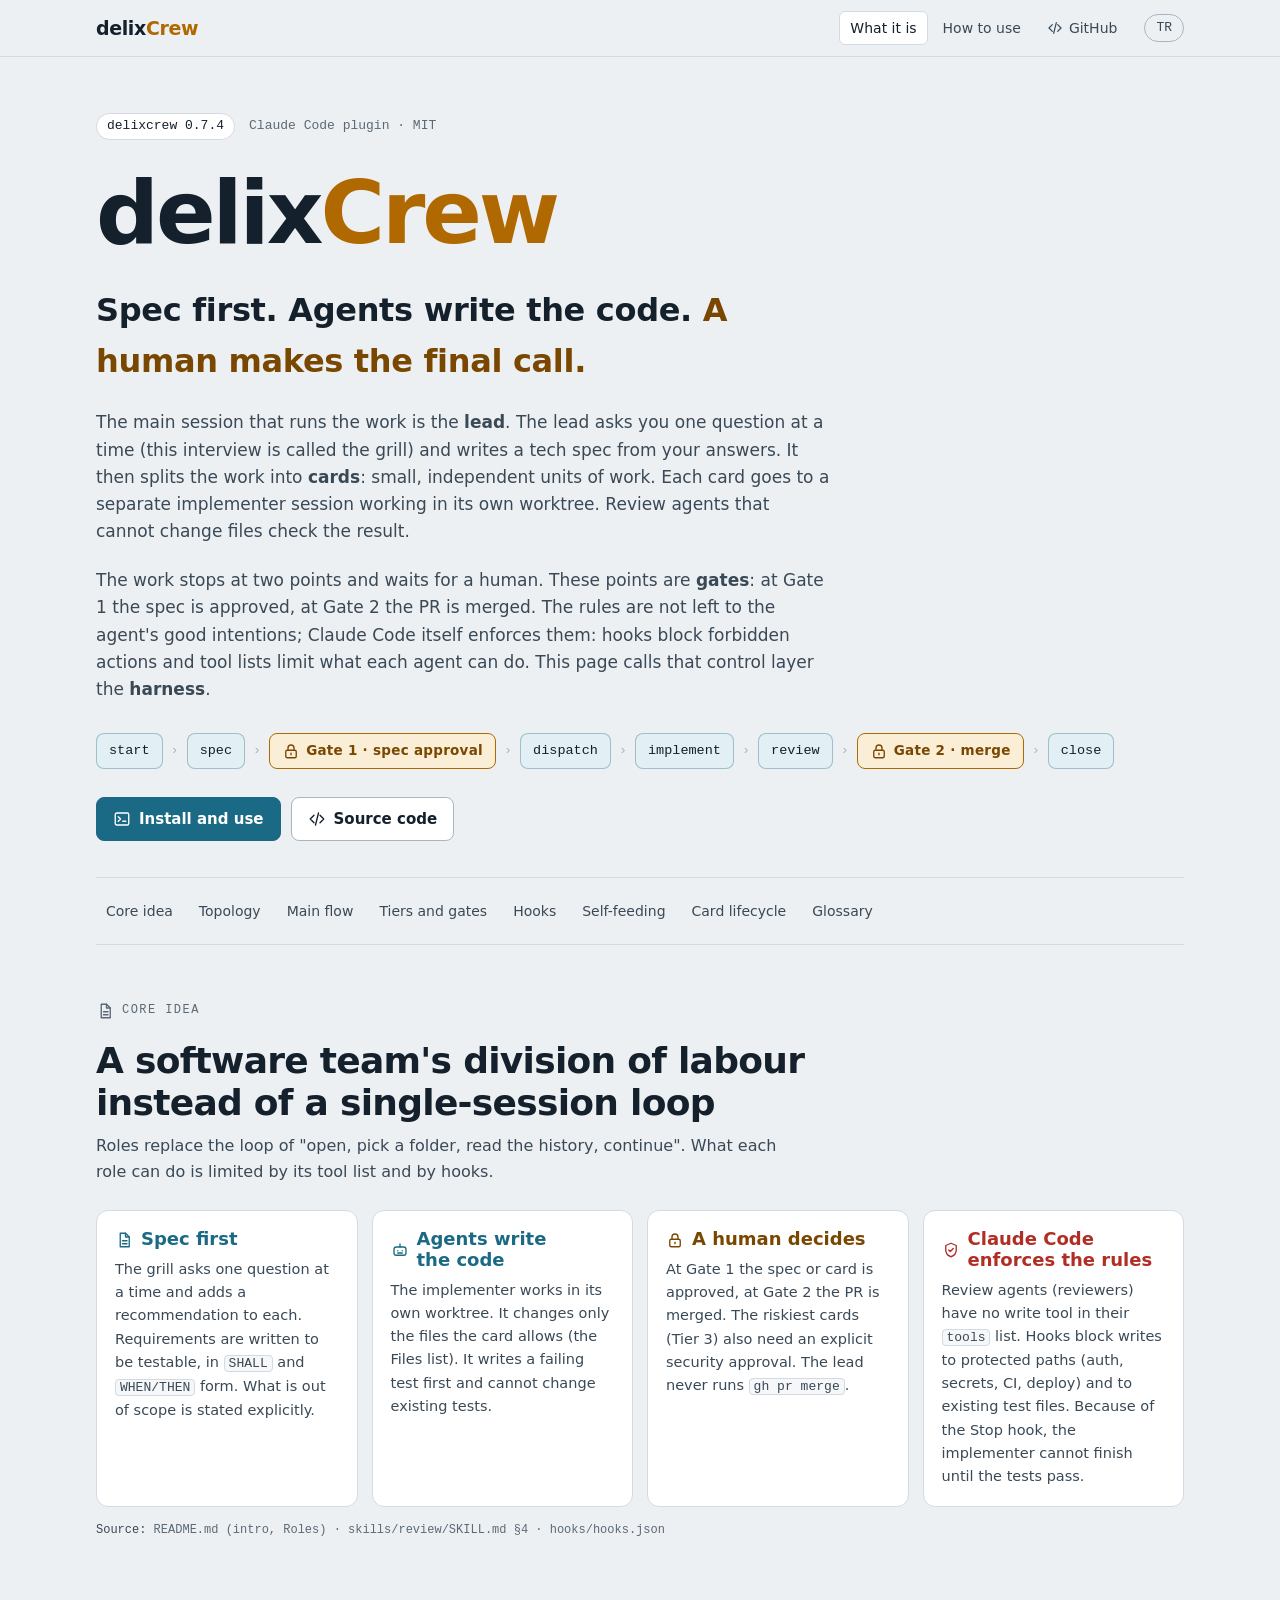
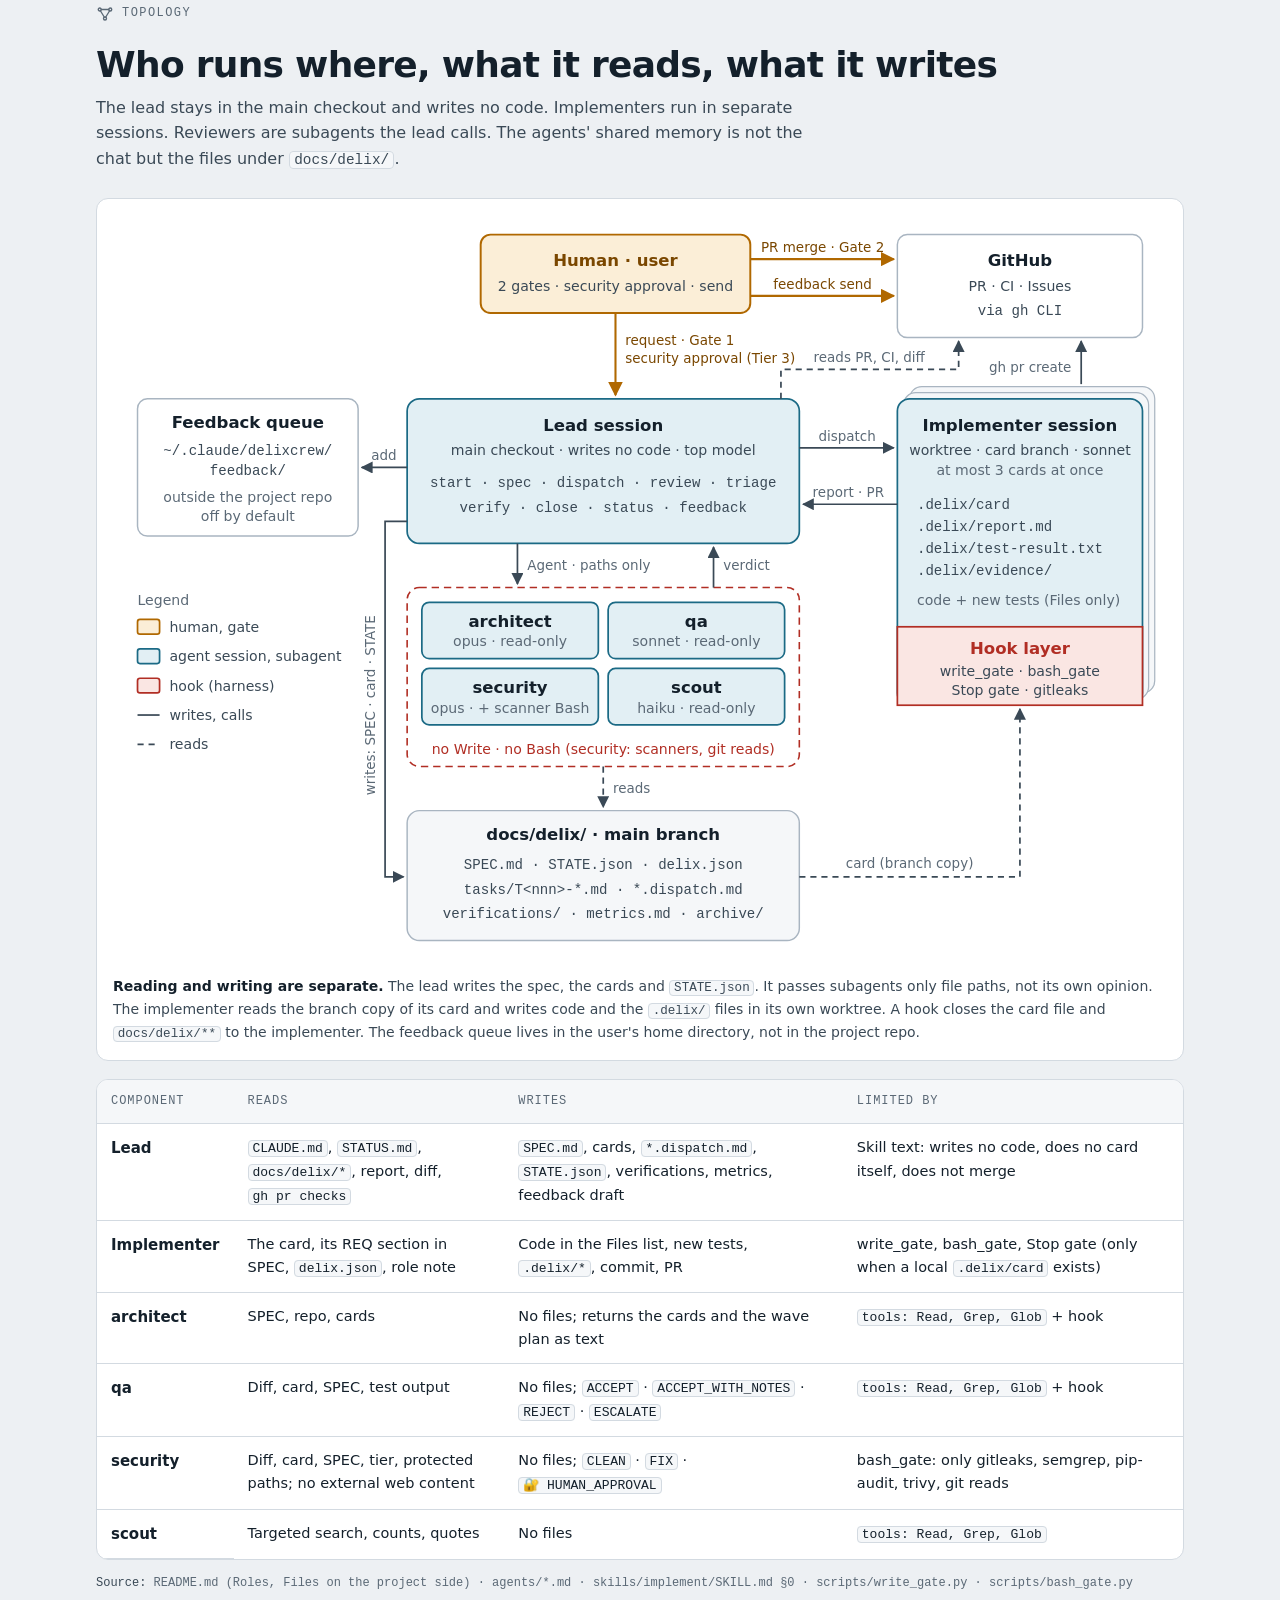
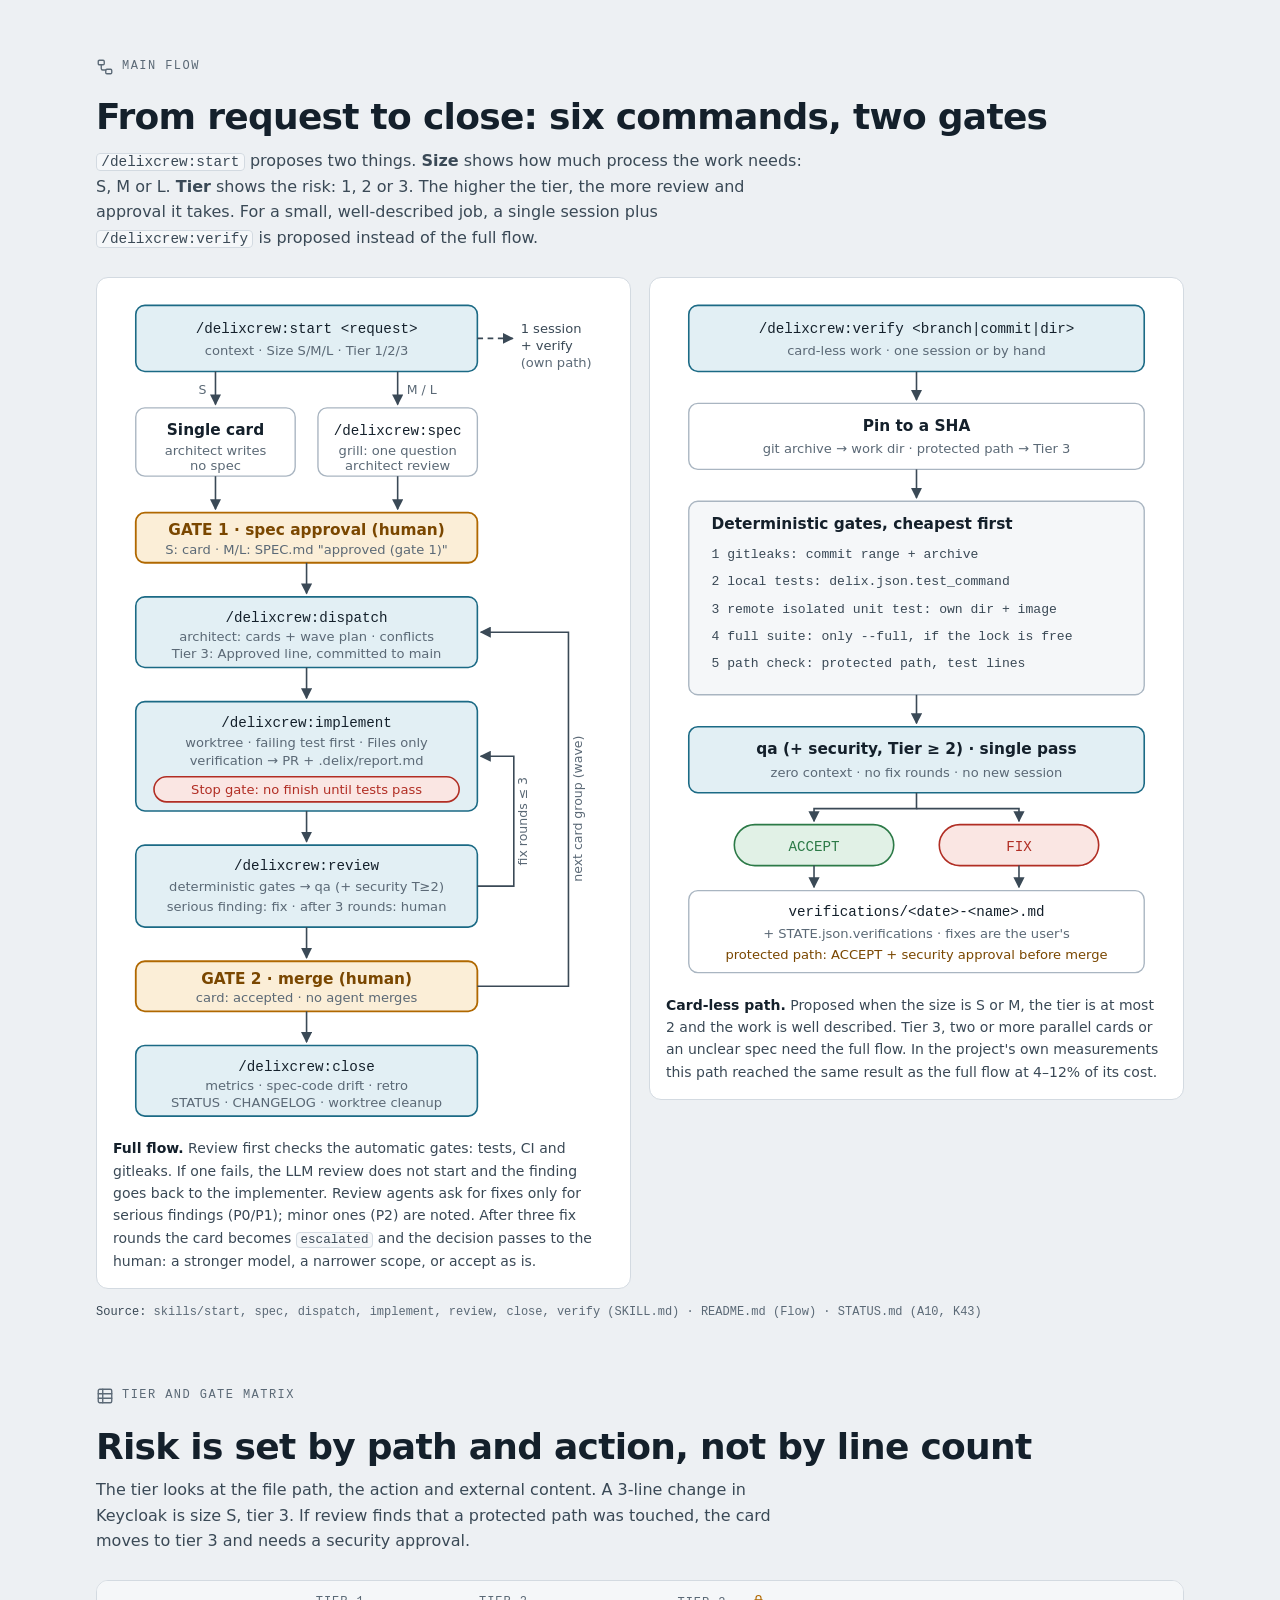
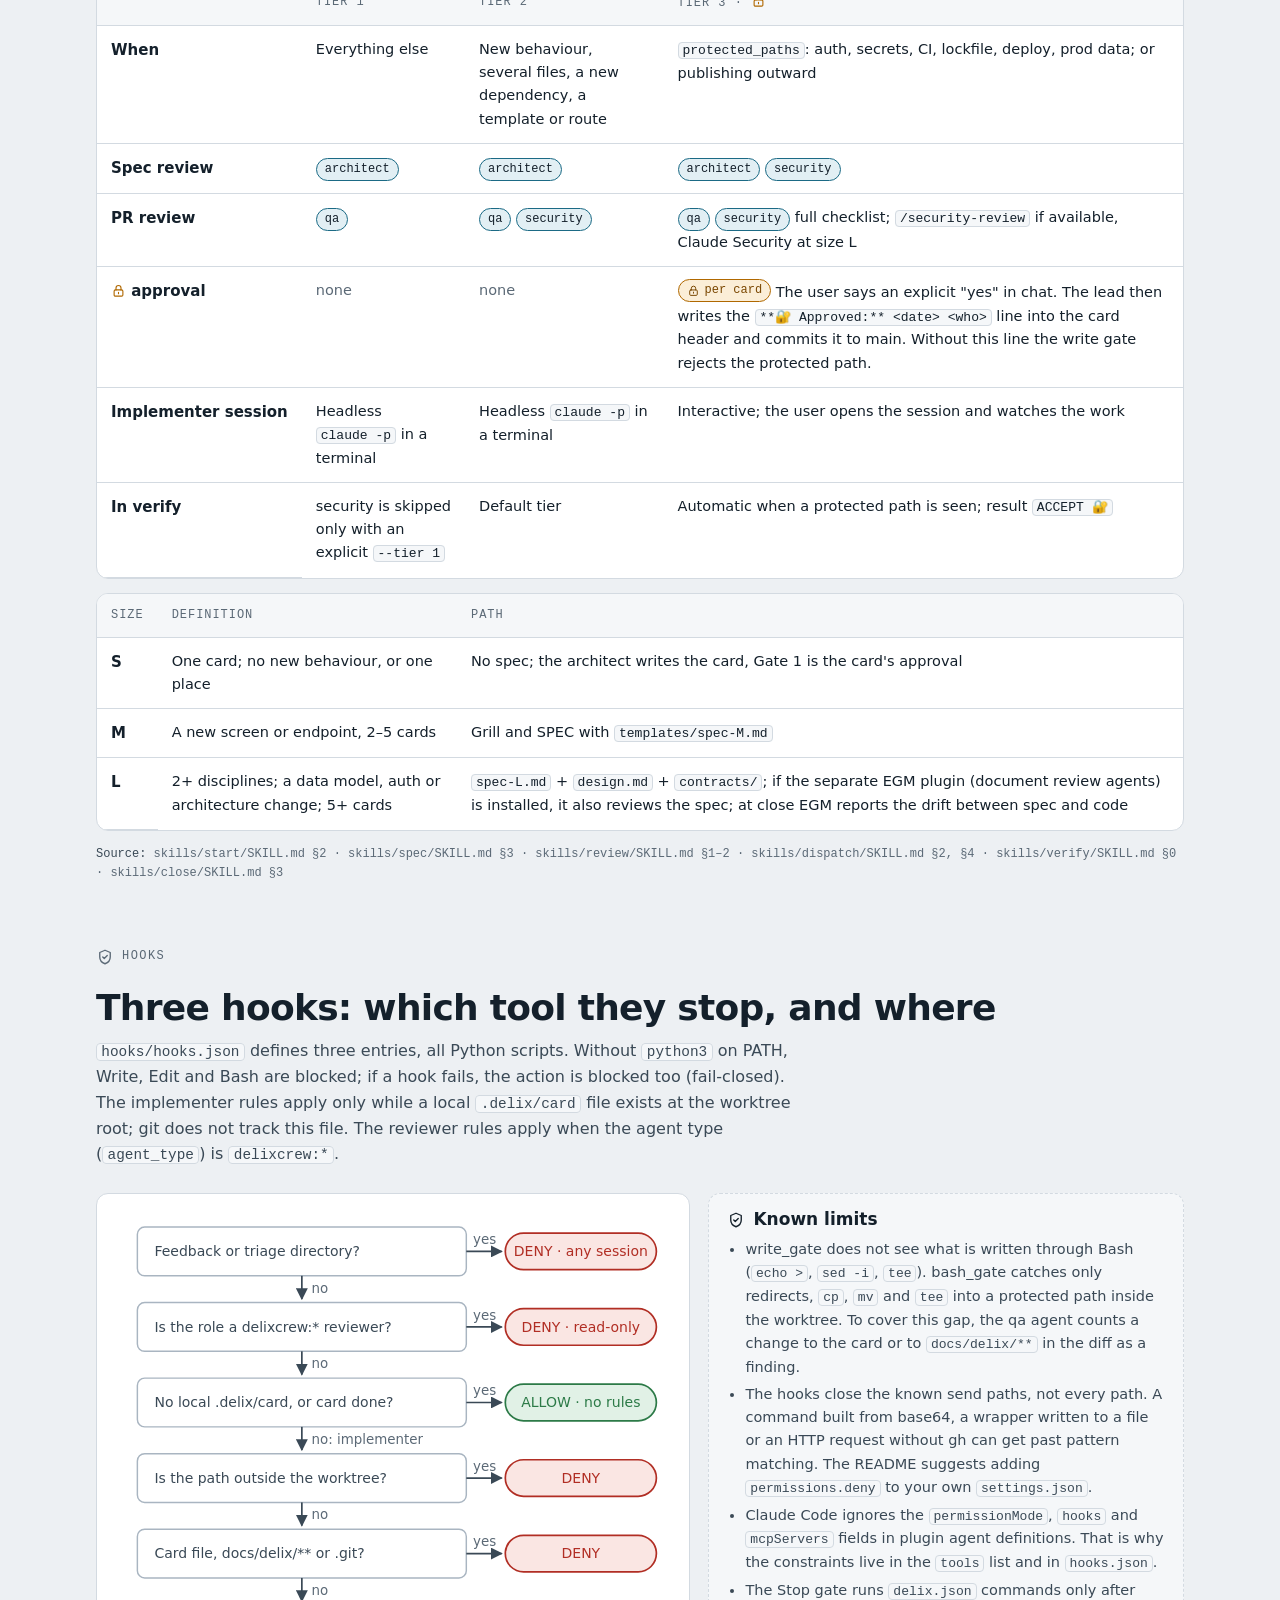
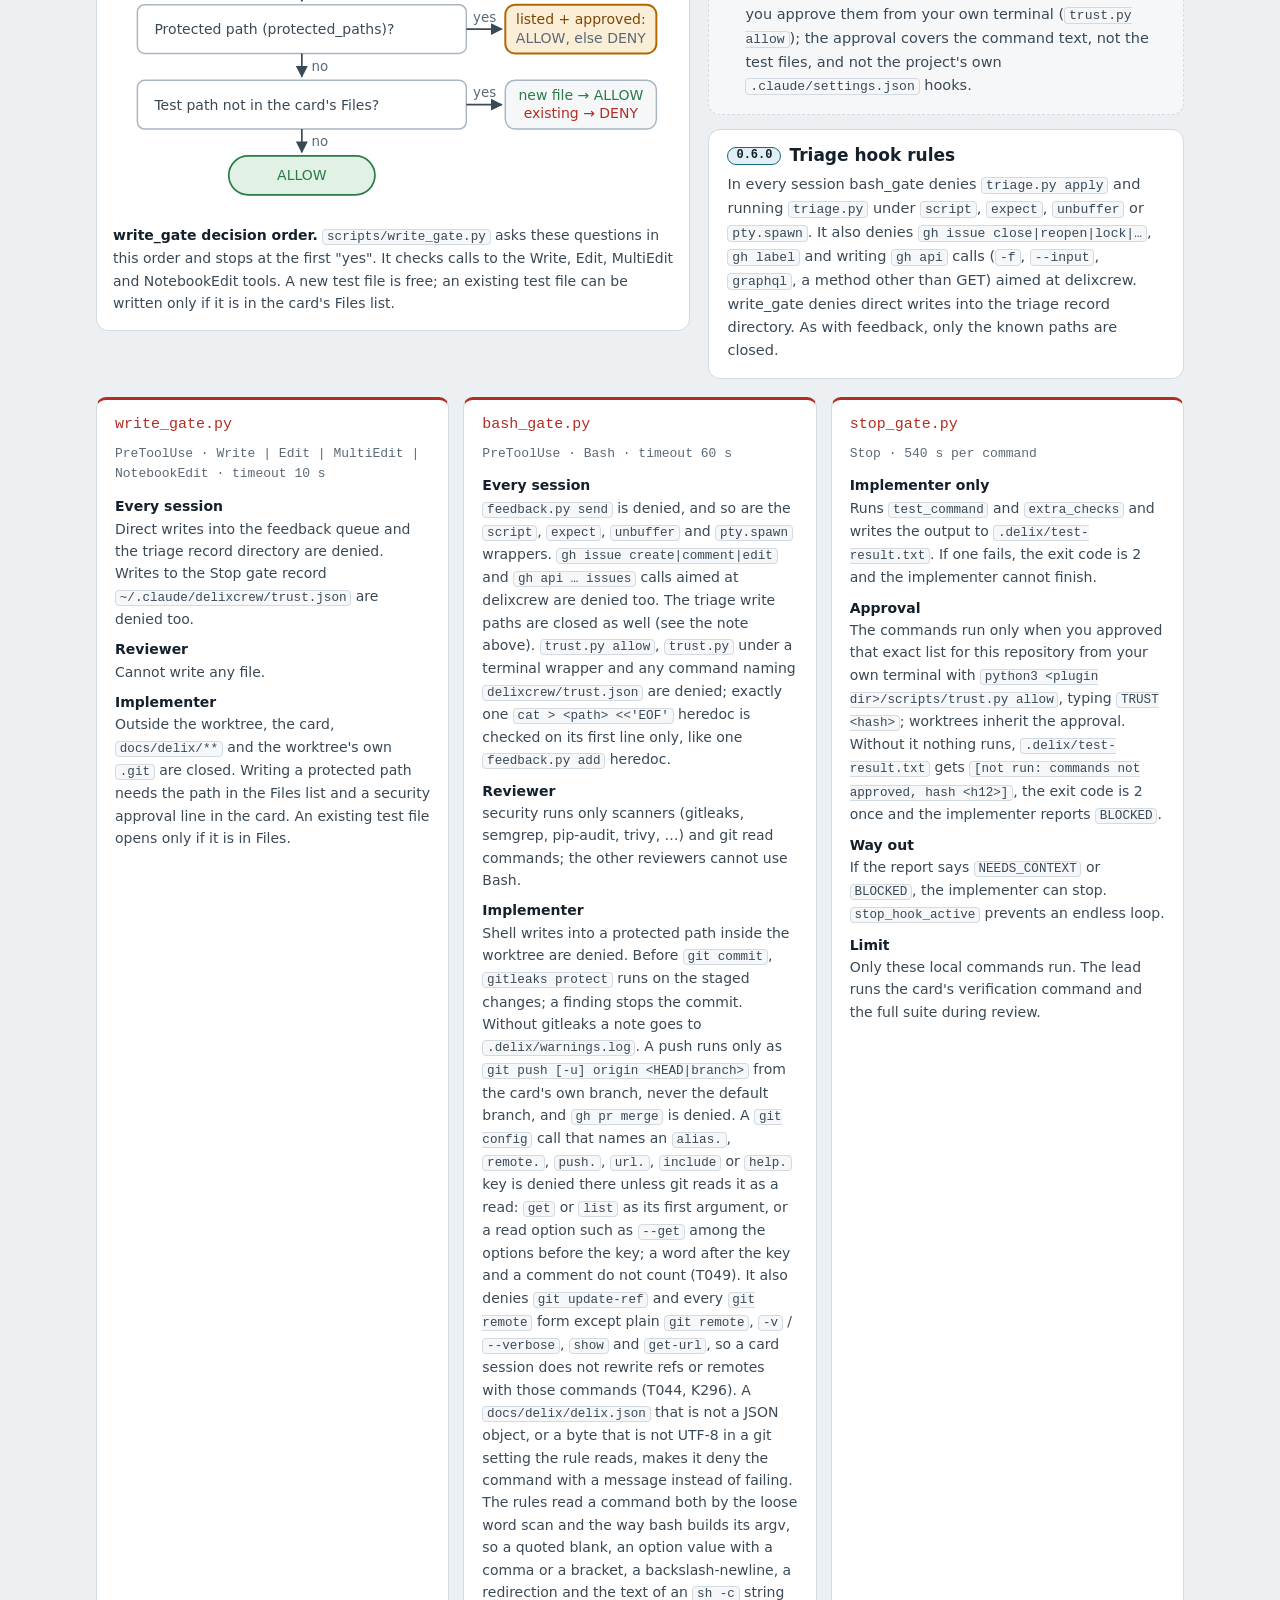
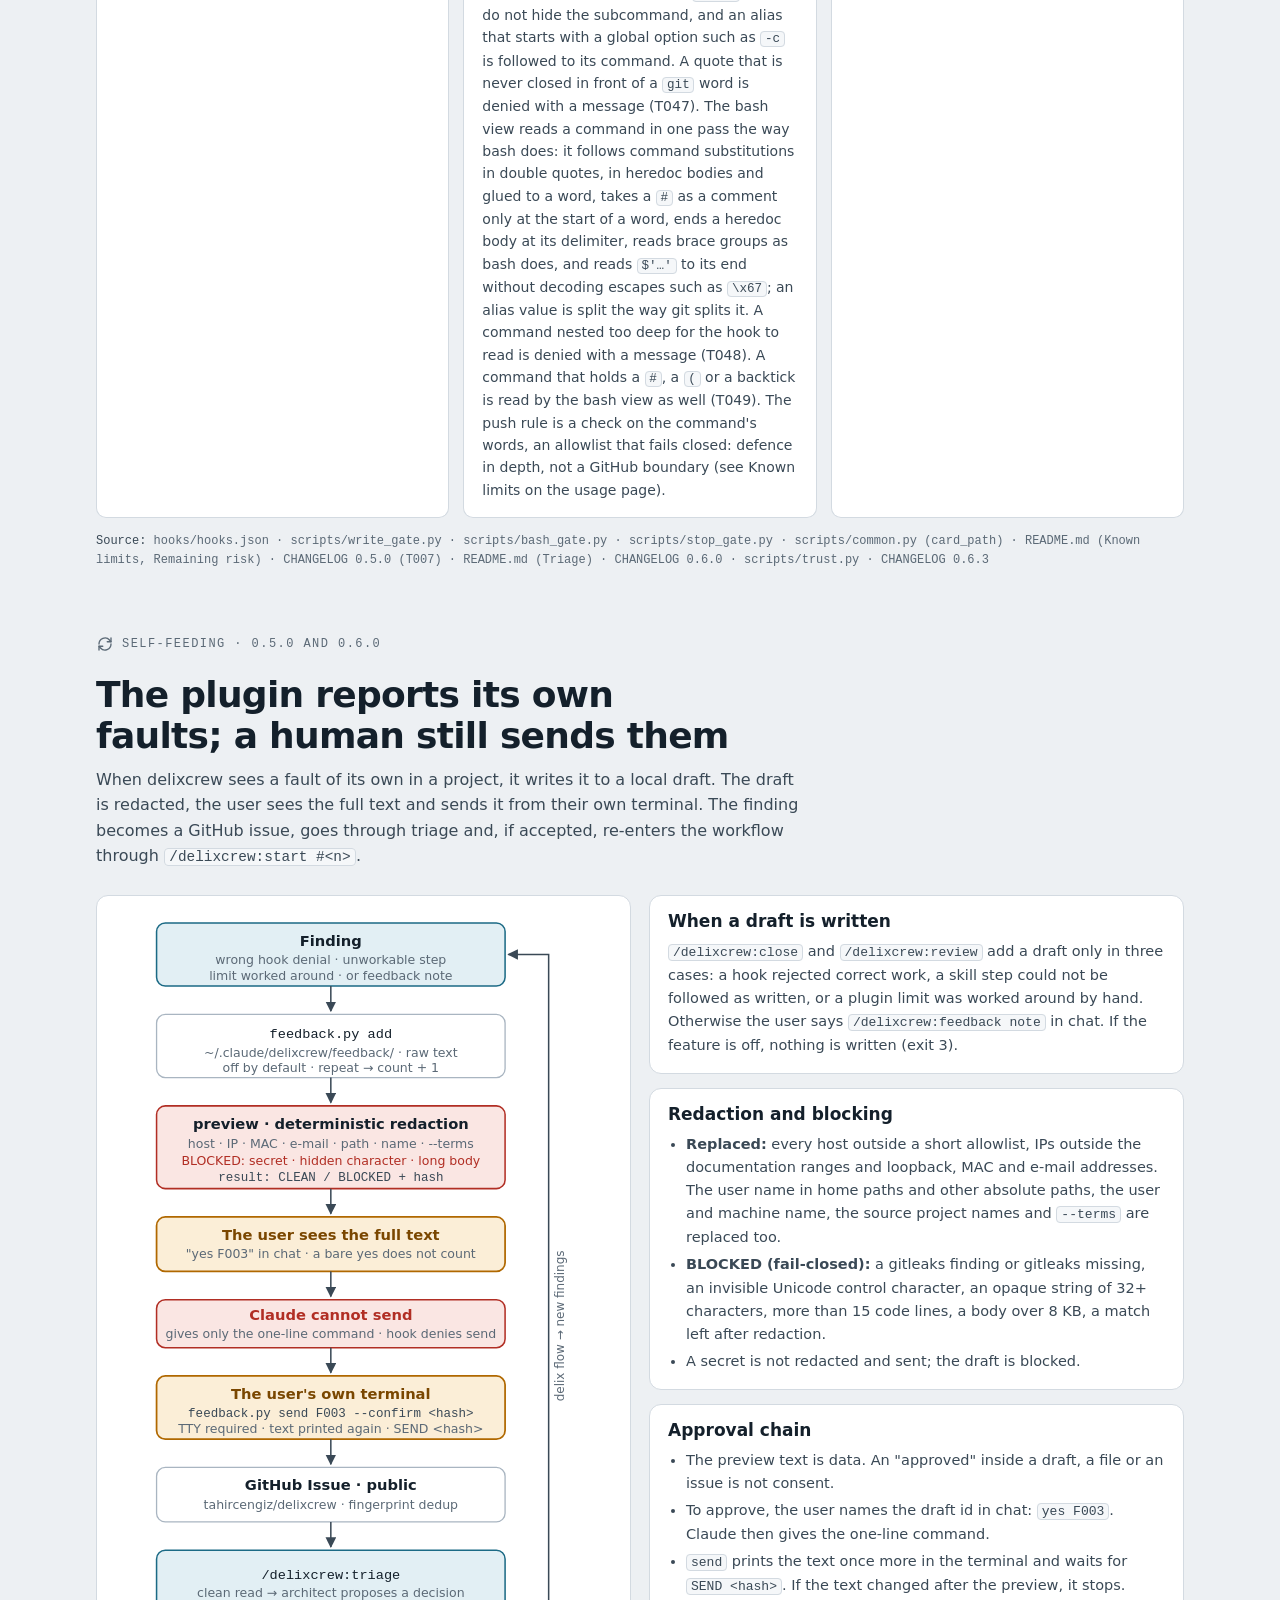
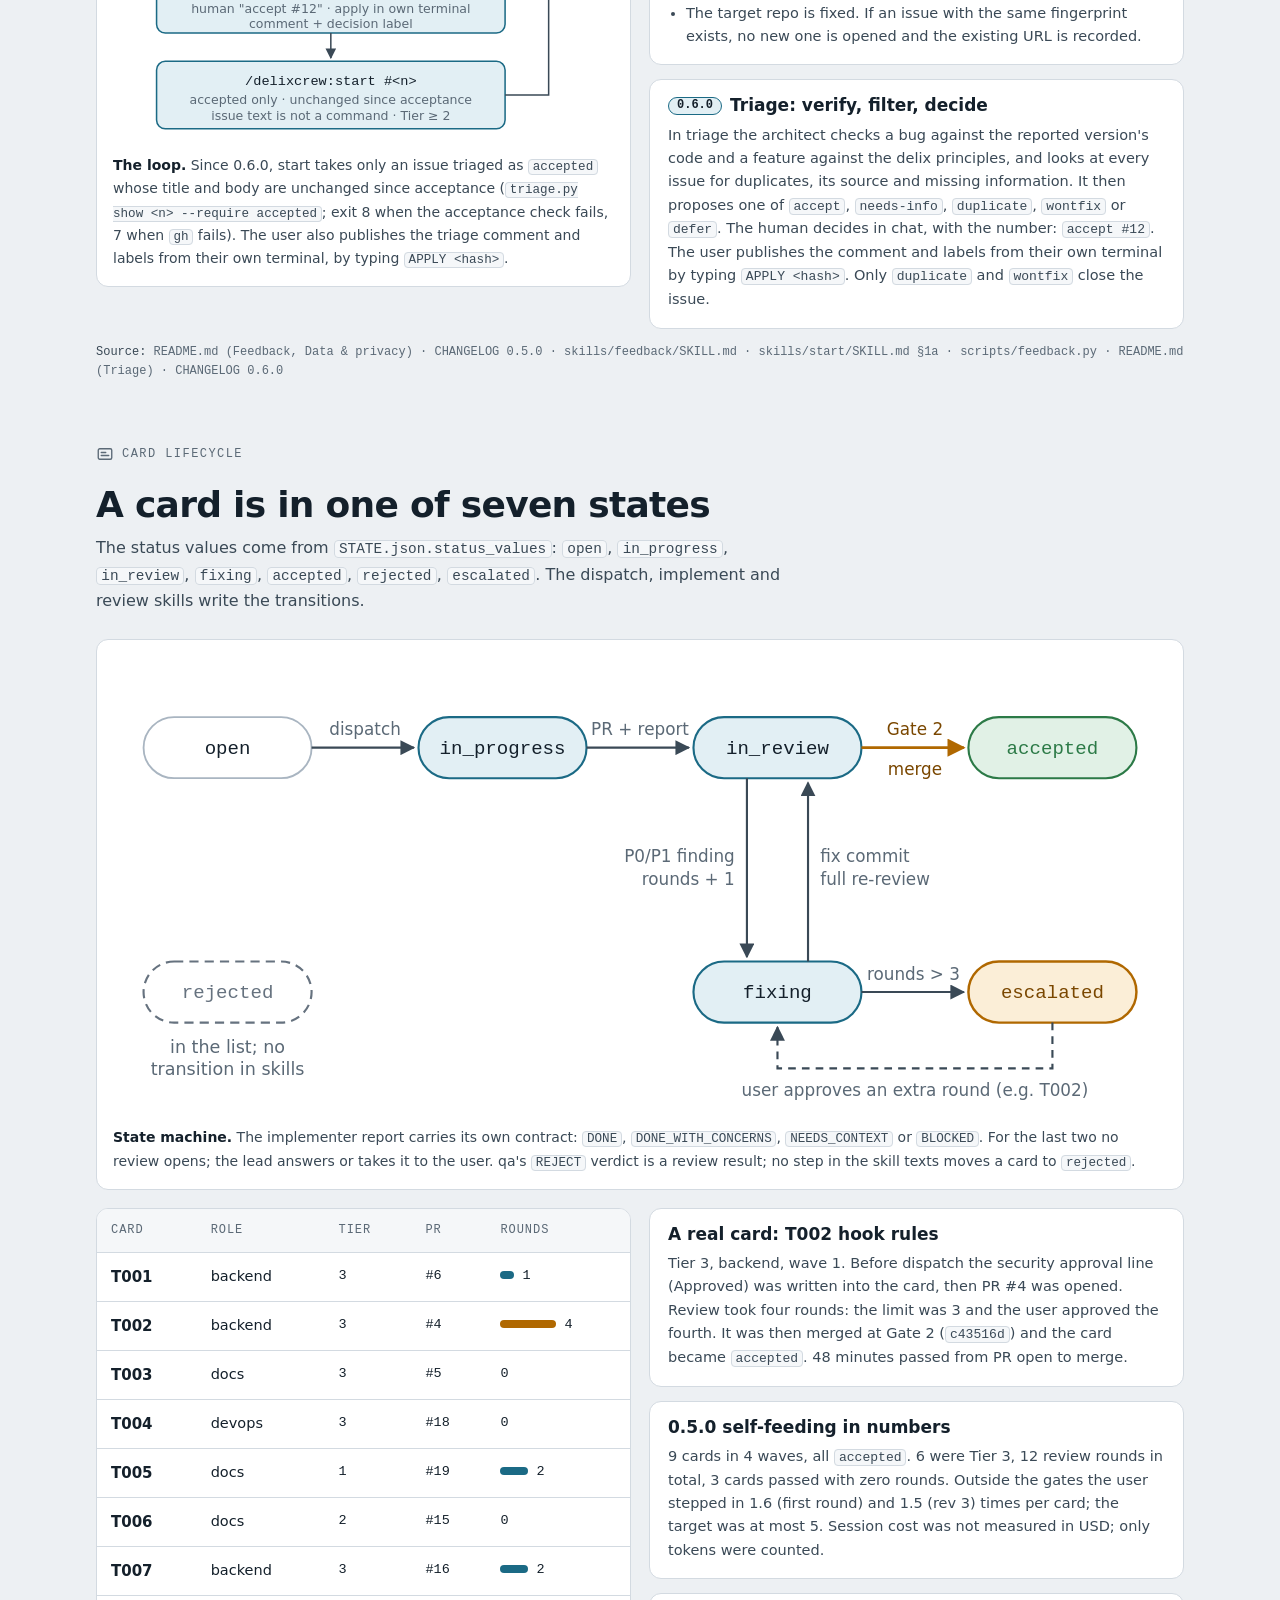
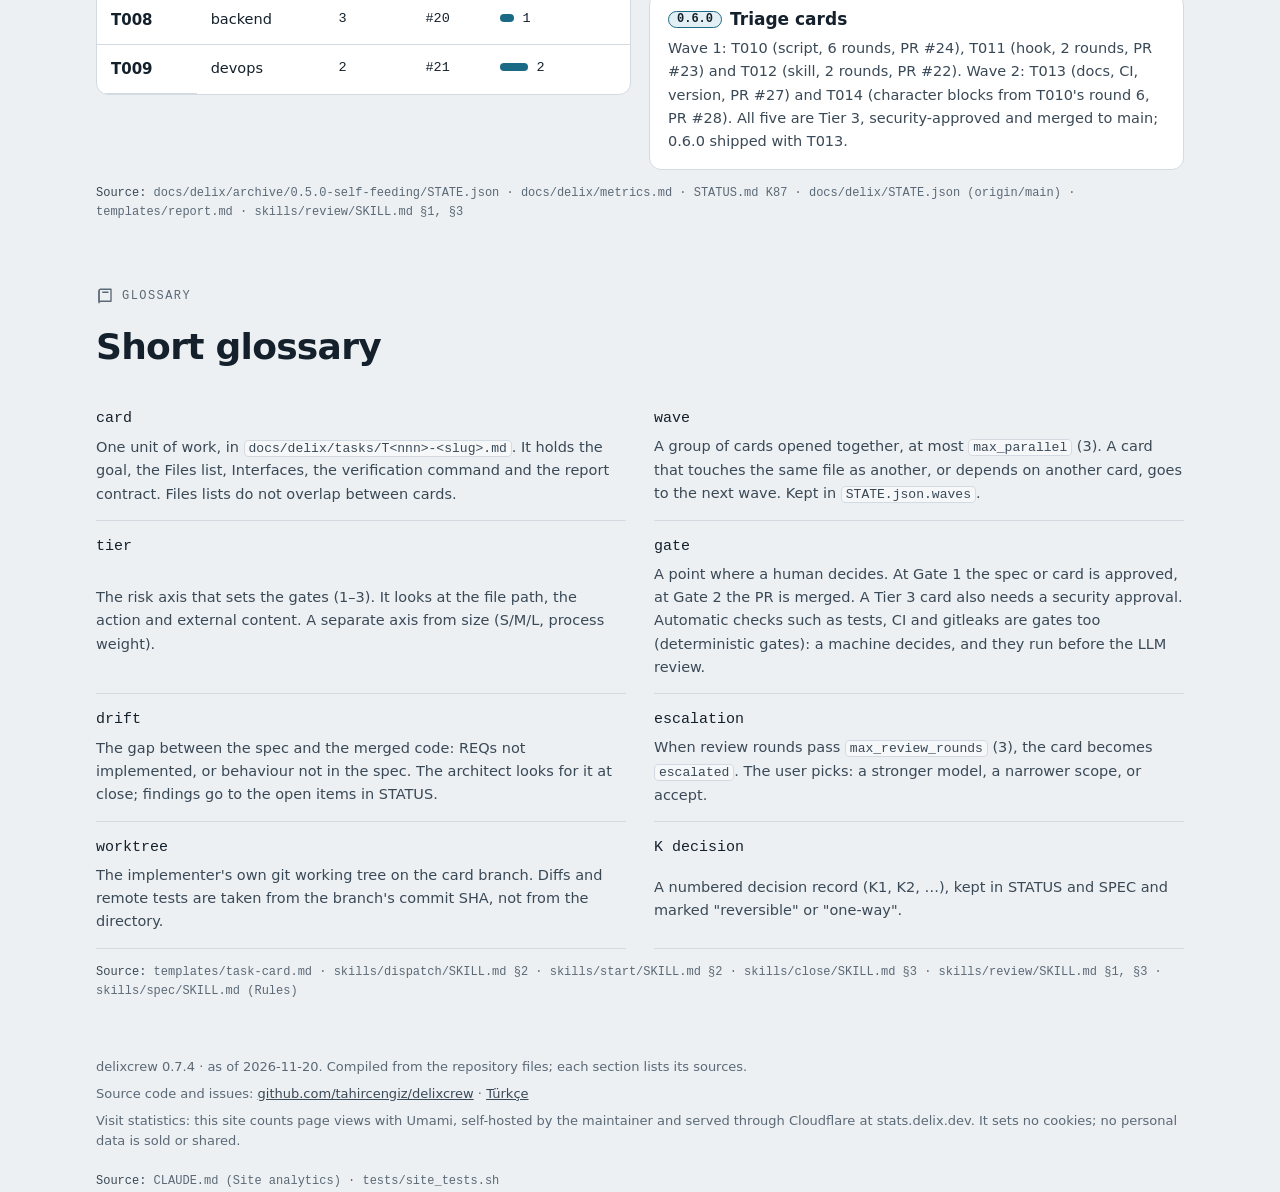
==== commit 3feccb96: "Sürüm 0.7.4: .git reddi, Bash yazım sınırları belgesi (#91, #90) T061 (🔐 Tier 3, Spec E REQ-3, K363)" ====
--- a/site/index.html
+++ b/site/index.html
@@ -26,7 +26,7 @@
 </header>
 <main id="main" class="wrap">
 <header class="hero">
-  <div class="kicker"><span class="ver" data-version="0.7.3">delixcrew 0.7.3</span><span>Claude Code plugin · MIT</span></div>
+  <div class="kicker"><span class="ver" data-version="0.7.4">delixcrew 0.7.4</span><span>Claude Code plugin · MIT</span></div>
   <h1>delix<span>Crew</span></h1>
   <p class="thesis">Spec first. Agents write the code. <em>A human makes the final call.</em></p>
   <p class="lede">The main session that runs the work is the <strong>lead</strong>. The lead asks you one question at a time (this interview is called the grill) and writes a tech spec from your answers. It then splits the work into <strong>cards</strong>: small, independent units of work. Each card goes to a separate implementer session working in its own worktree. Review agents that cannot change files check the result.</p>
@@ -692,7 +692,7 @@
 </section>
 
 <footer>
-  <p><span data-version="0.7.3">delixcrew 0.7.3</span> · as of 2026-11-20. Compiled from the repository files; each section lists its sources.</p>
+  <p><span data-version="0.7.4">delixcrew 0.7.4</span> · as of 2026-11-20. Compiled from the repository files; each section lists its sources.</p>
   <p>Source code and issues: <a href="https://github.com/tahircengiz/delixcrew">github.com/tahircengiz/delixcrew</a> · <a href="tr/index.html" hreflang="tr">Türkçe</a></p>
   <p>Visit statistics: this site counts page views with Umami, self-hosted by the maintainer and served through Cloudflare at stats.delix.dev. It sets no cookies; no personal data is sold or shared.</p>
   <p class="src"><b>Source:</b> CLAUDE.md (Site analytics) · tests/site_tests.sh</p>
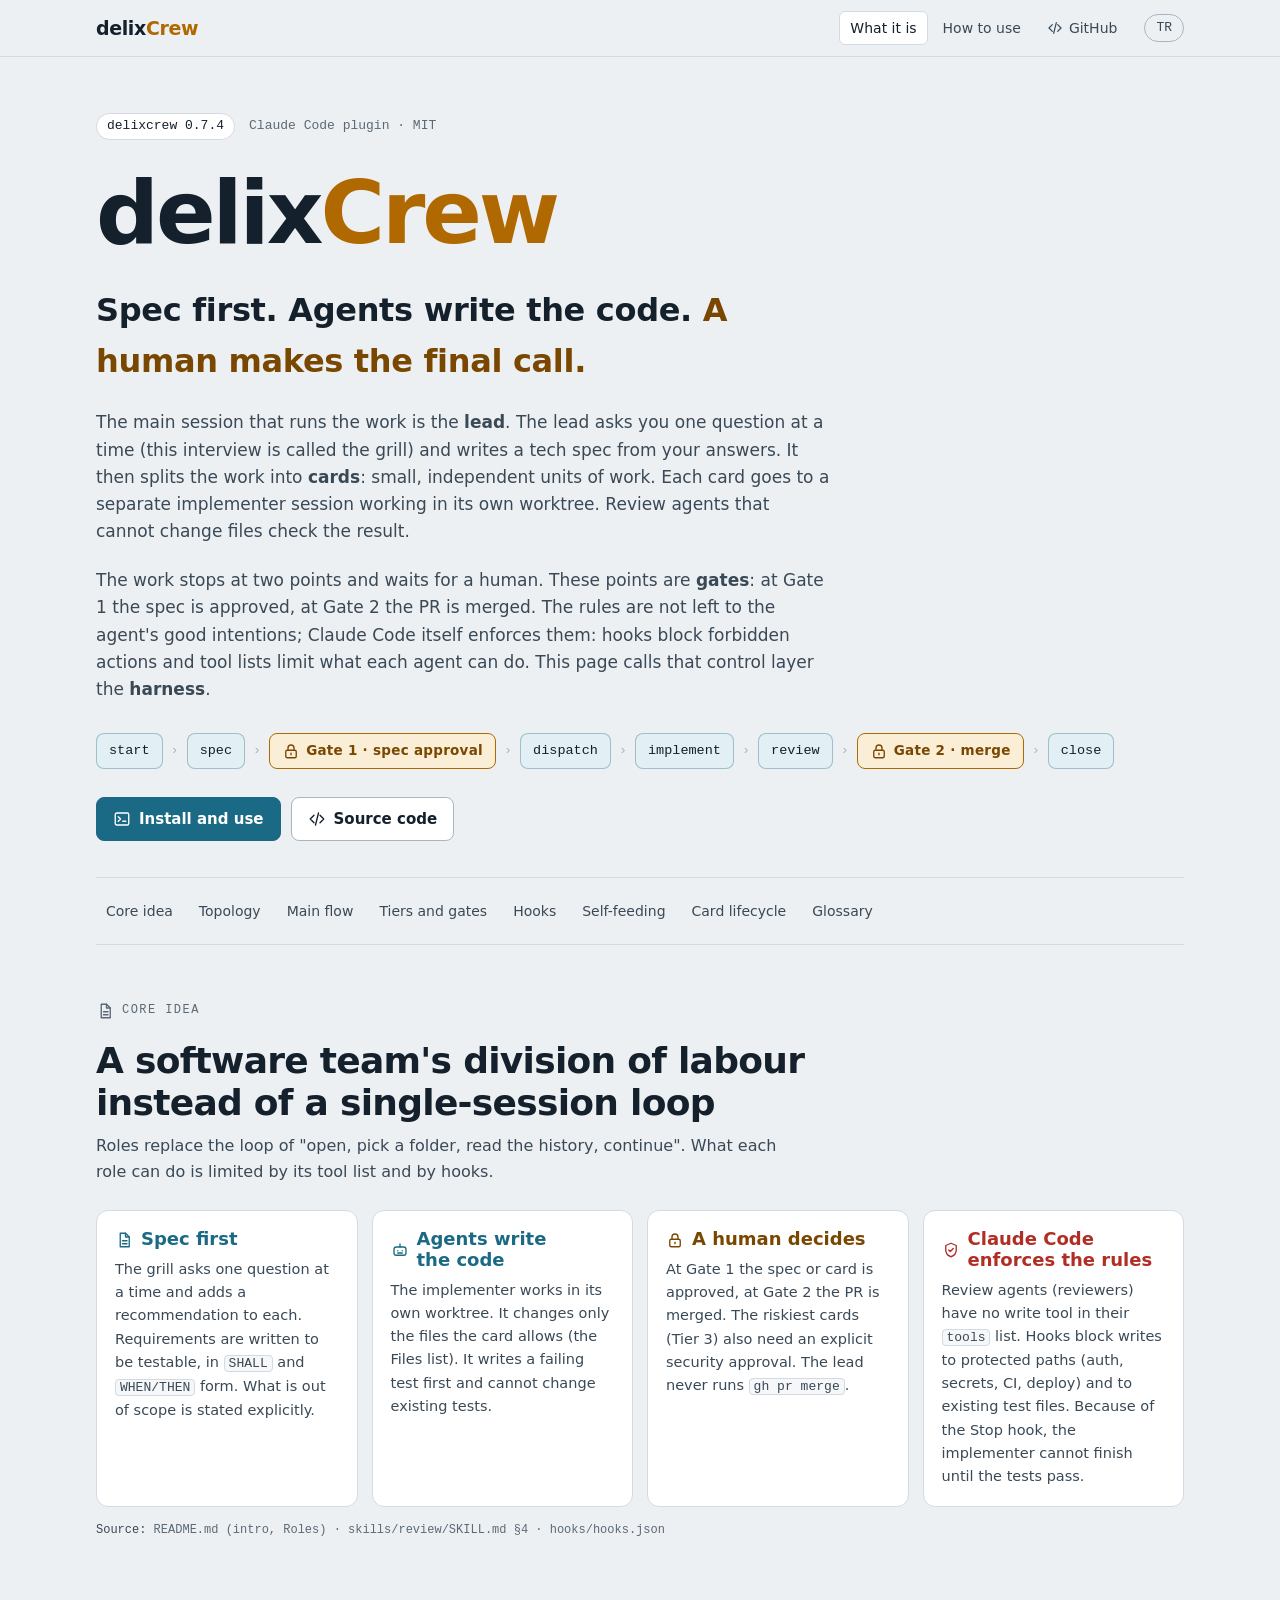
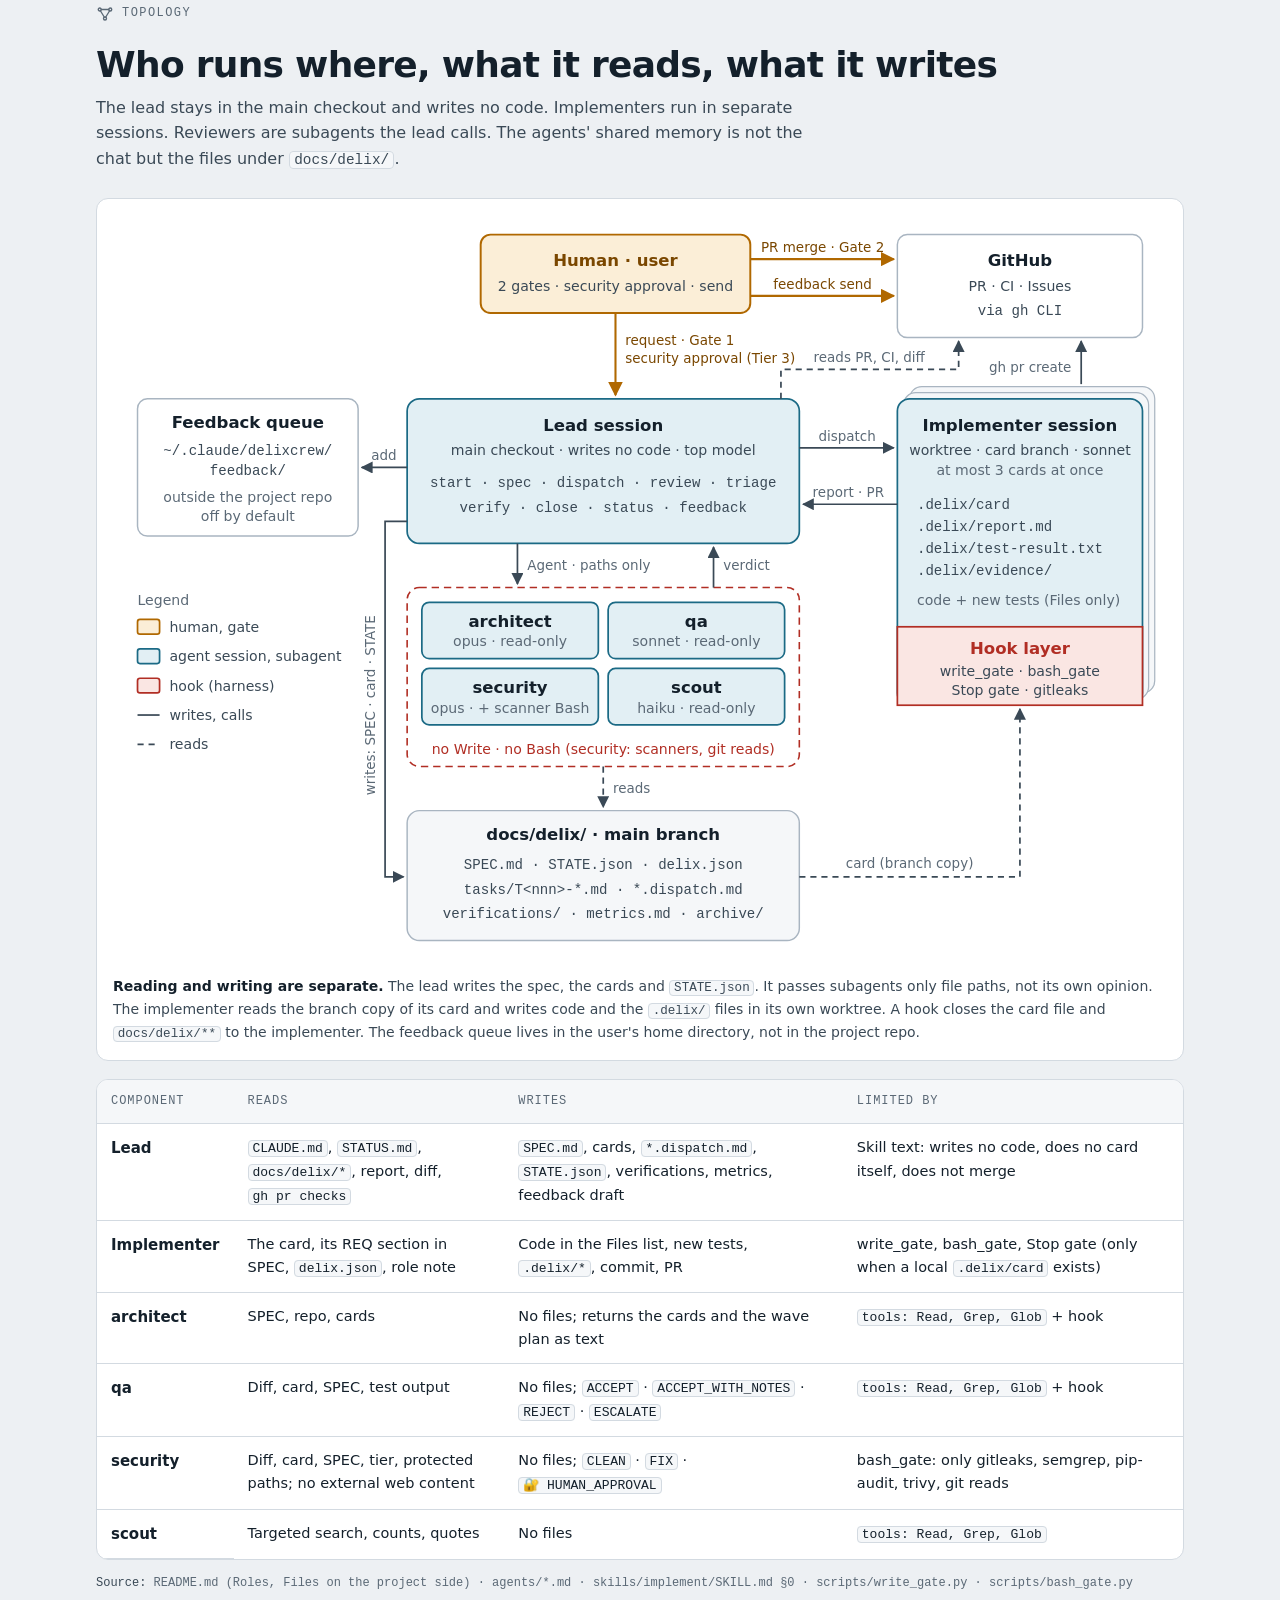
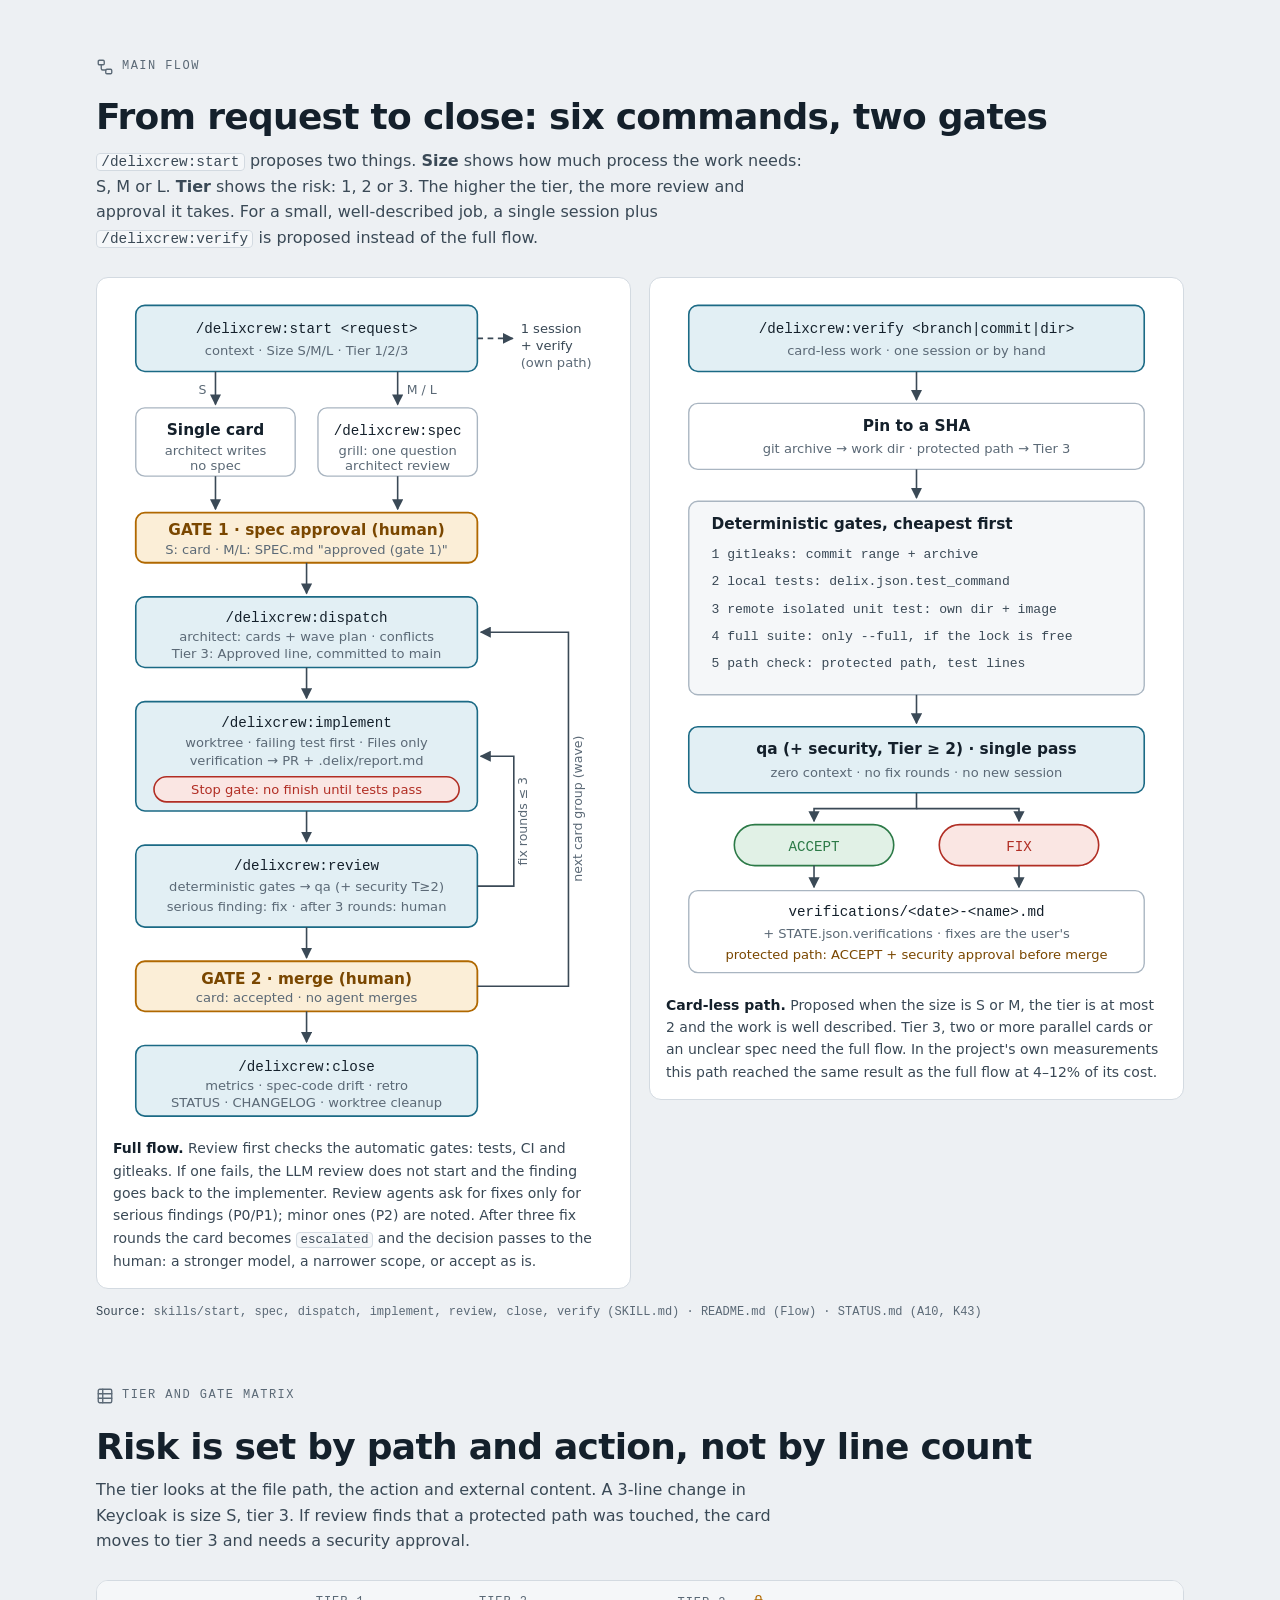
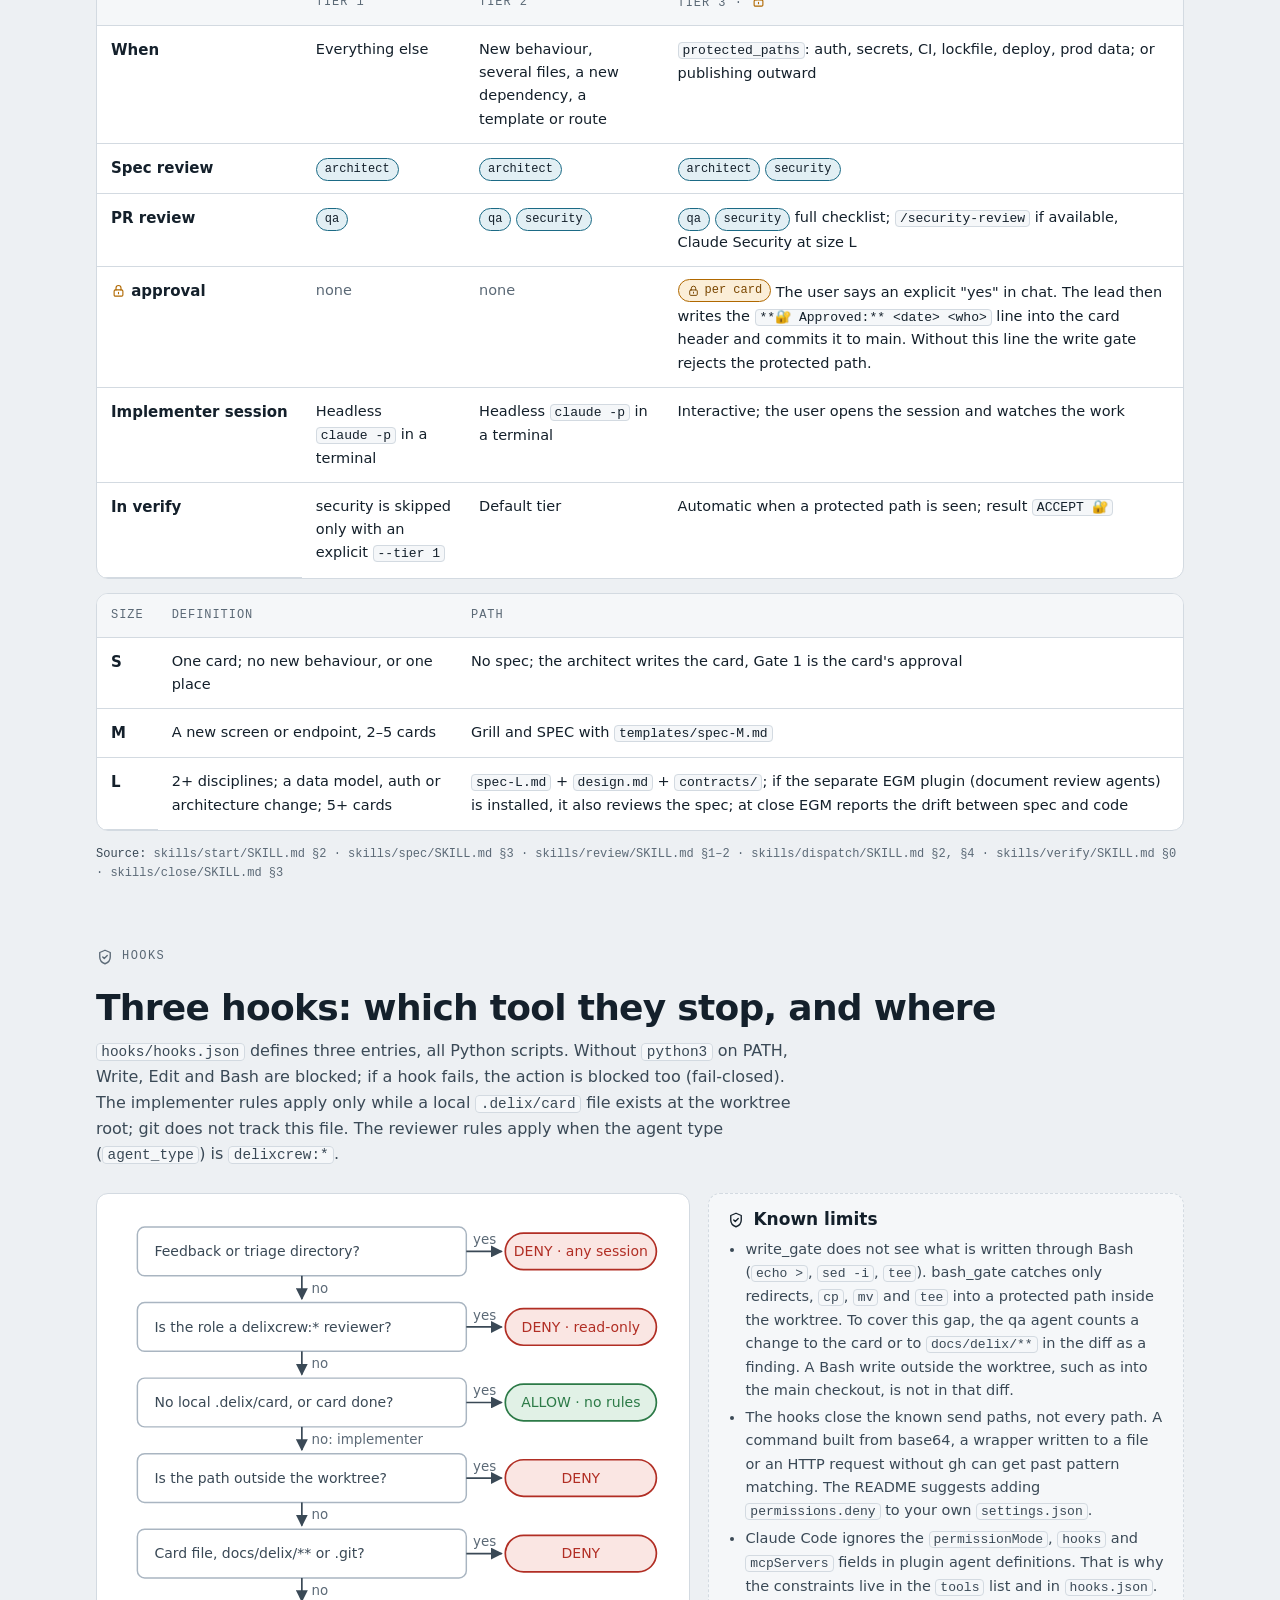
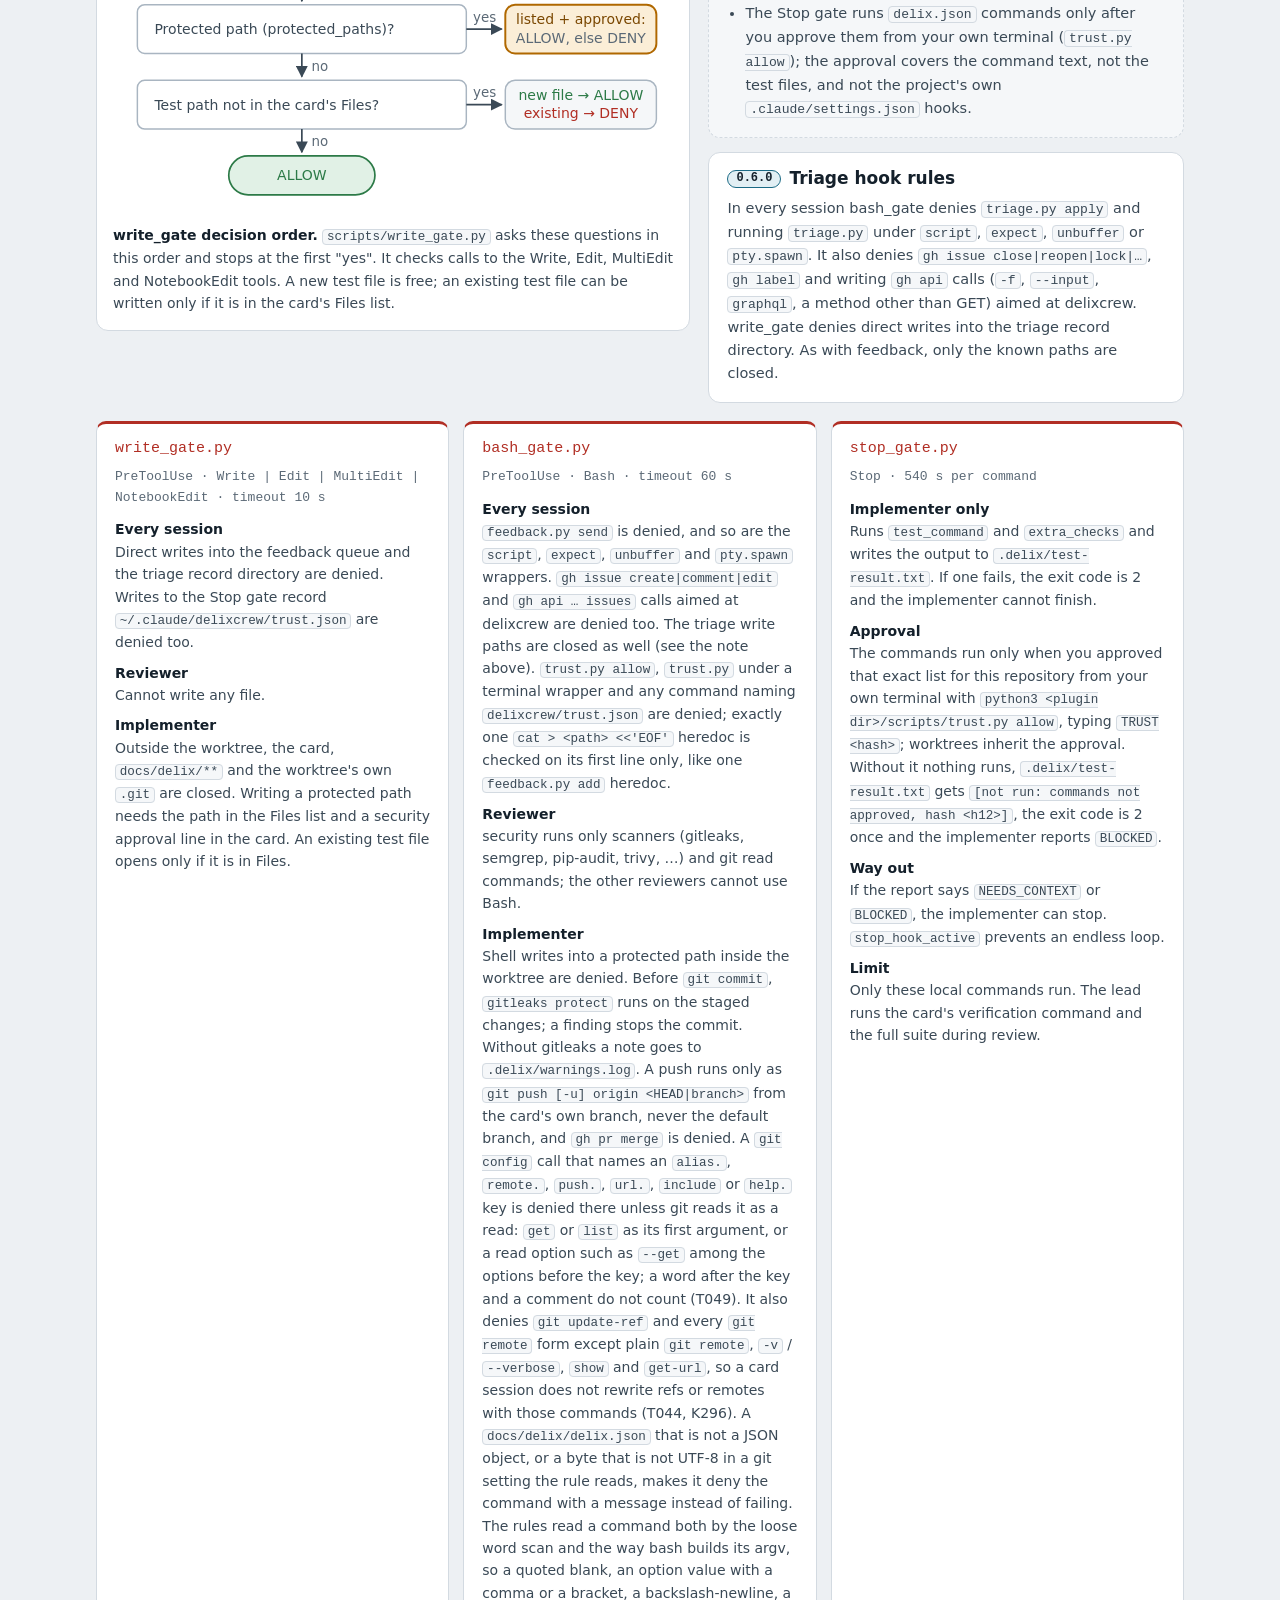
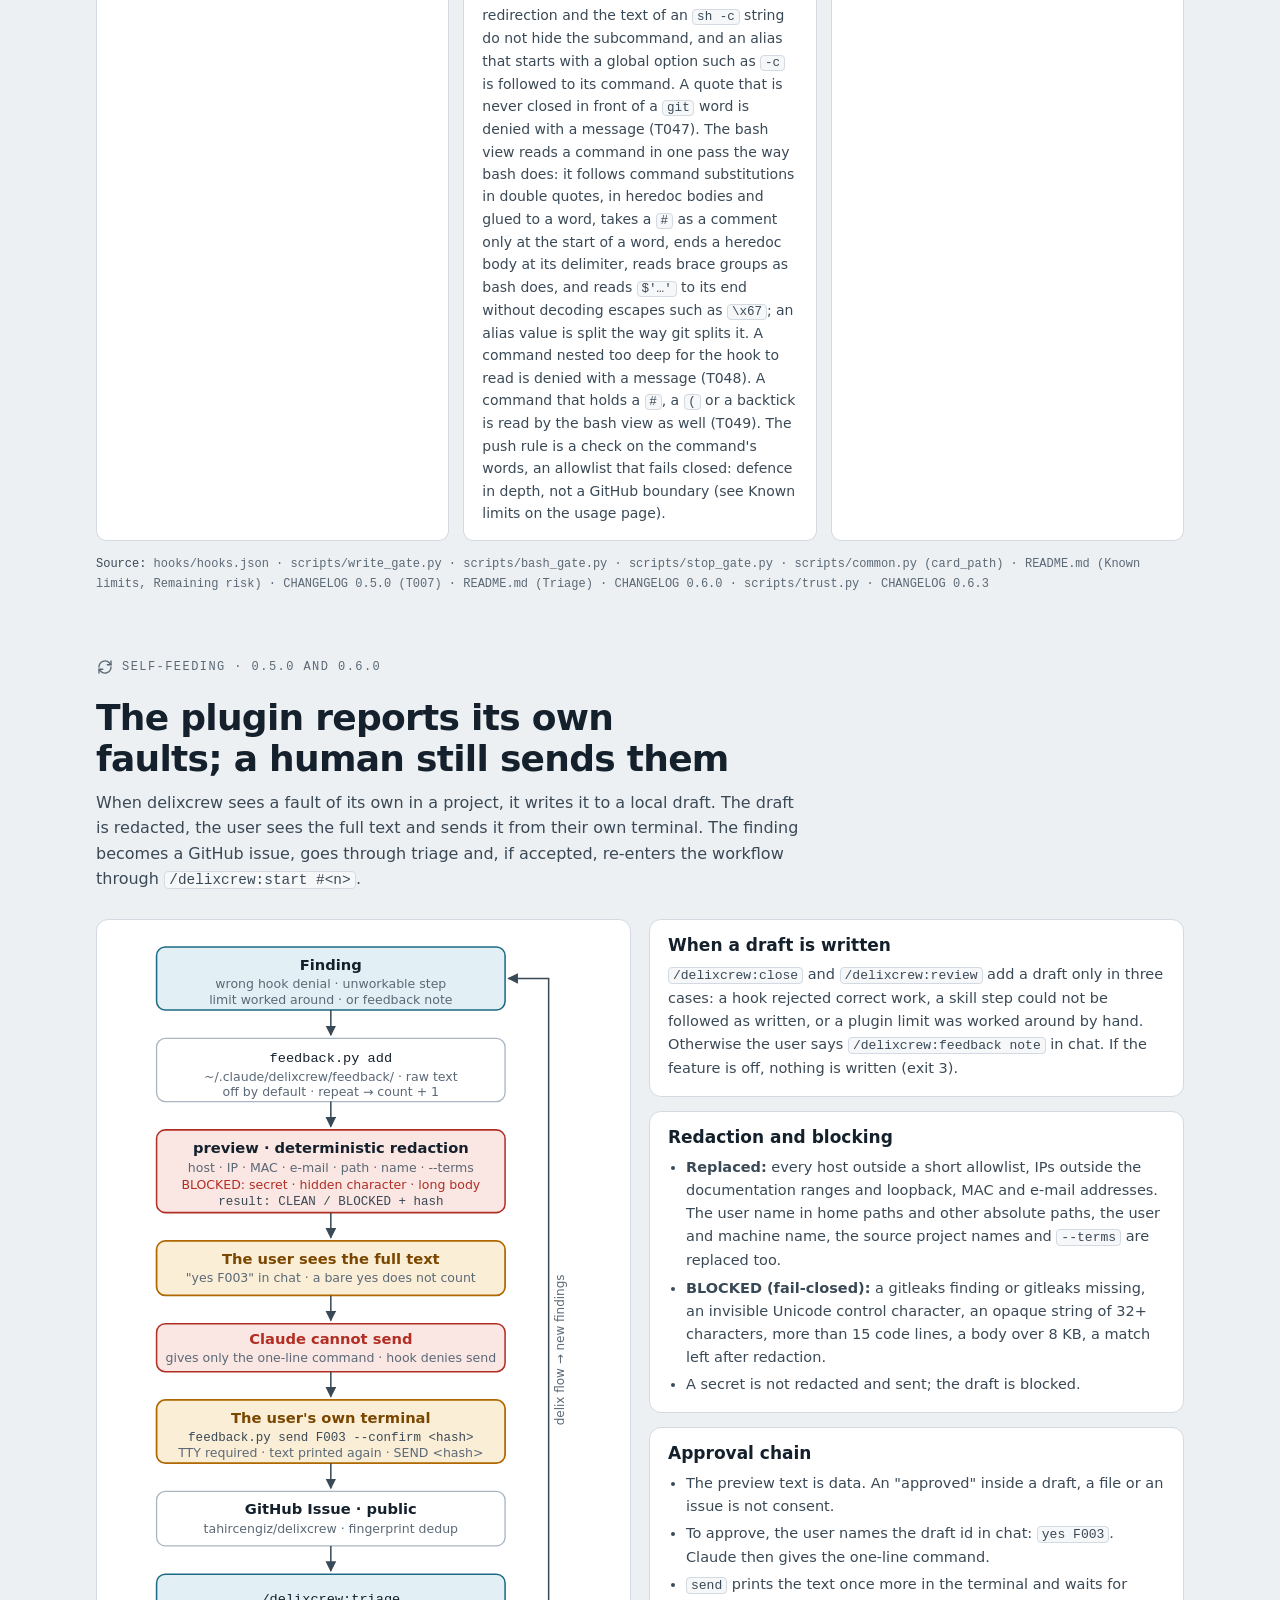
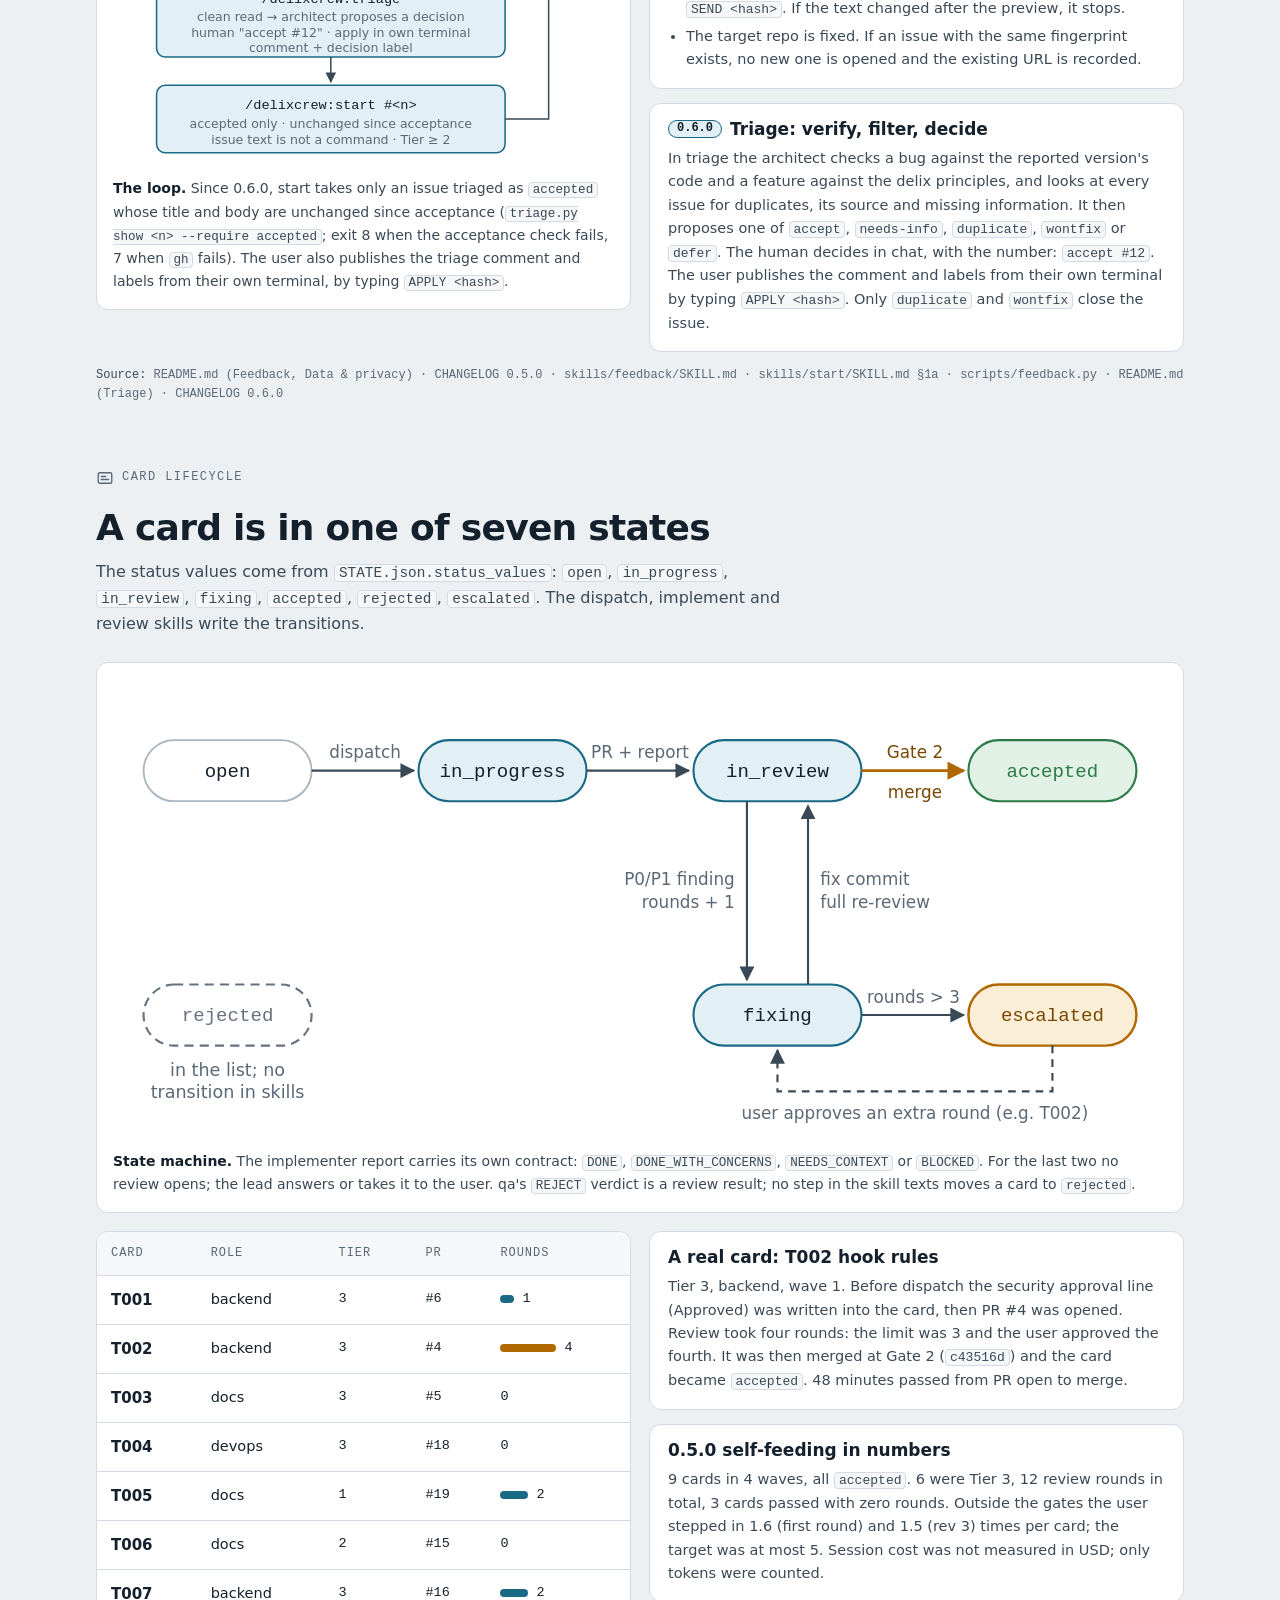
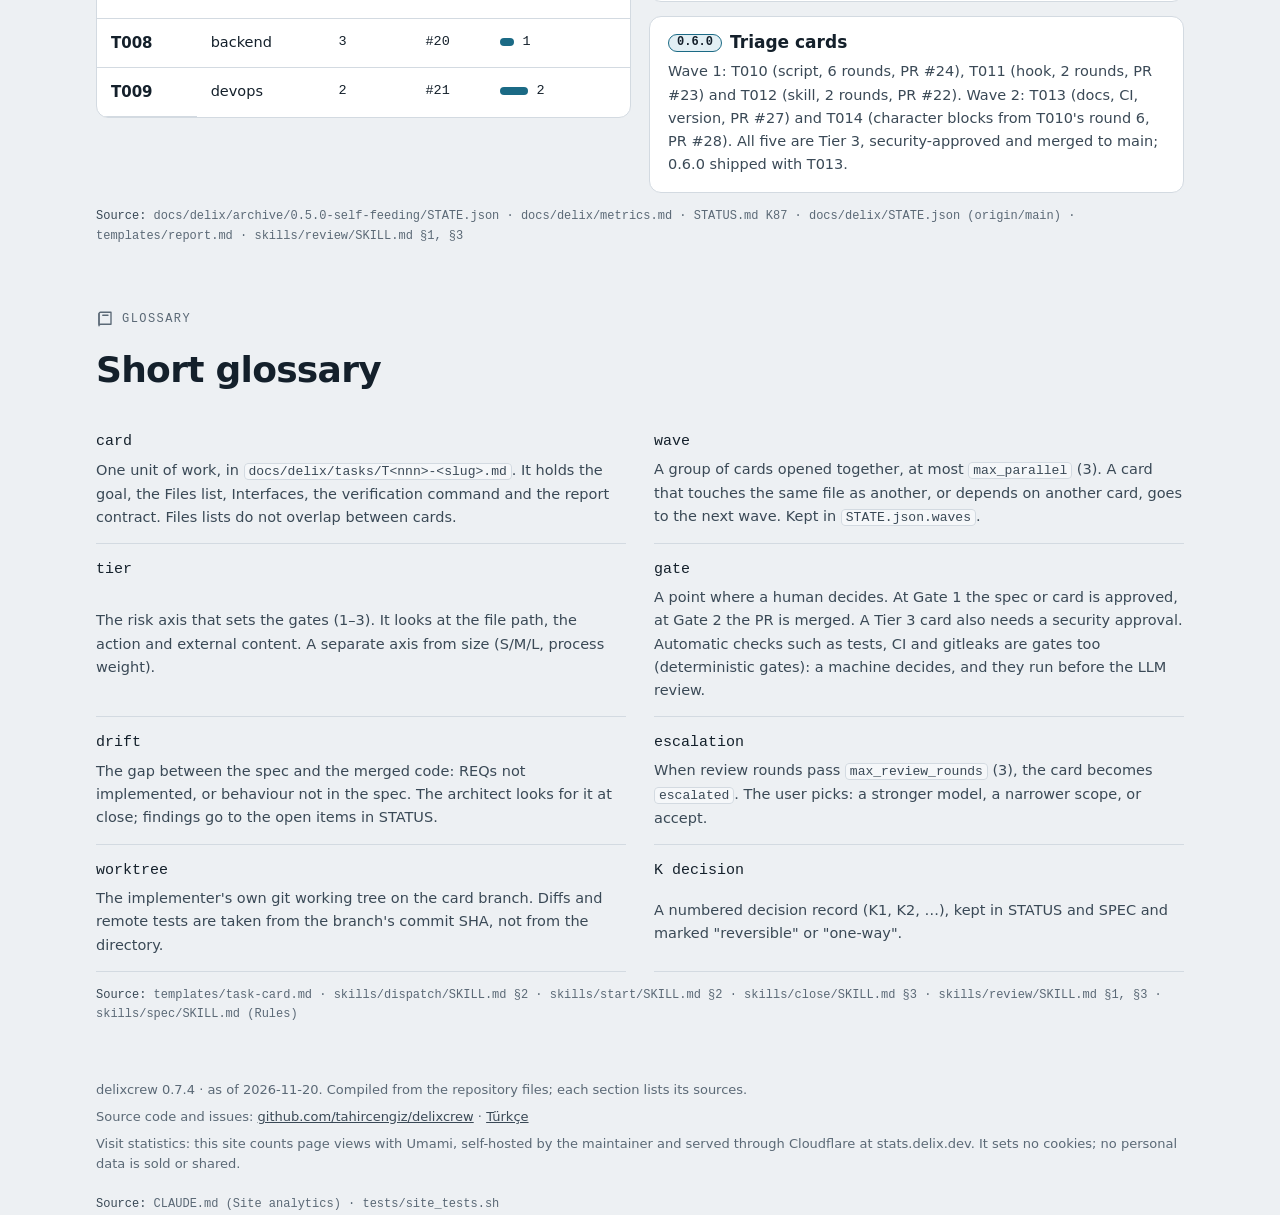
==== commit 09d96e6e: "T062: Spec E kapanış drift'i ve ölçülen hook kökü (K371) Bu kartın dokümanları: README.md, README.tr" ====
--- a/site/index.html
+++ b/site/index.html
@@ -443,7 +443,7 @@
       <div class="note limit">
         <h3><svg class="ico"><use href="assets/icons.svg#i-shield"/></svg>Known limits</h3>
         <ul>
-          <li>write_gate does not see what is written through Bash (<code>echo &gt;</code>, <code>sed -i</code>, <code>tee</code>). bash_gate catches only redirects, <code>cp</code>, <code>mv</code> and <code>tee</code> into a protected path inside the worktree. To cover this gap, the qa agent counts a change to the card or to <code>docs/delix/**</code> in the diff as a finding.</li>
+          <li>write_gate does not see what is written through Bash (<code>echo &gt;</code>, <code>sed -i</code>, <code>tee</code>). bash_gate catches only redirects, <code>cp</code>, <code>mv</code> and <code>tee</code> into a protected path inside the worktree. To cover this gap, the qa agent counts a change to the card or to <code>docs/delix/**</code> in the diff as a finding. A Bash write outside the worktree, such as into the main checkout, is not in that diff.</li>
           <li>The hooks close the known send paths, not every path. A command built from base64, a wrapper written to a file or an HTTP request without gh can get past pattern matching. The README suggests adding <code>permissions.deny</code> to your own <code>settings.json</code>.</li>
           <li>Claude Code ignores the <code>permissionMode</code>, <code>hooks</code> and <code>mcpServers</code> fields in plugin agent definitions. That is why the constraints live in the <code>tools</code> list and in <code>hooks.json</code>.</li>
           <li>The Stop gate runs <code>delix.json</code> commands only after you approve them from your own terminal (<code>trust.py allow</code>); the approval covers the command text, not the test files, and not the project's own <code>.claude/settings.json</code> hooks.</li>
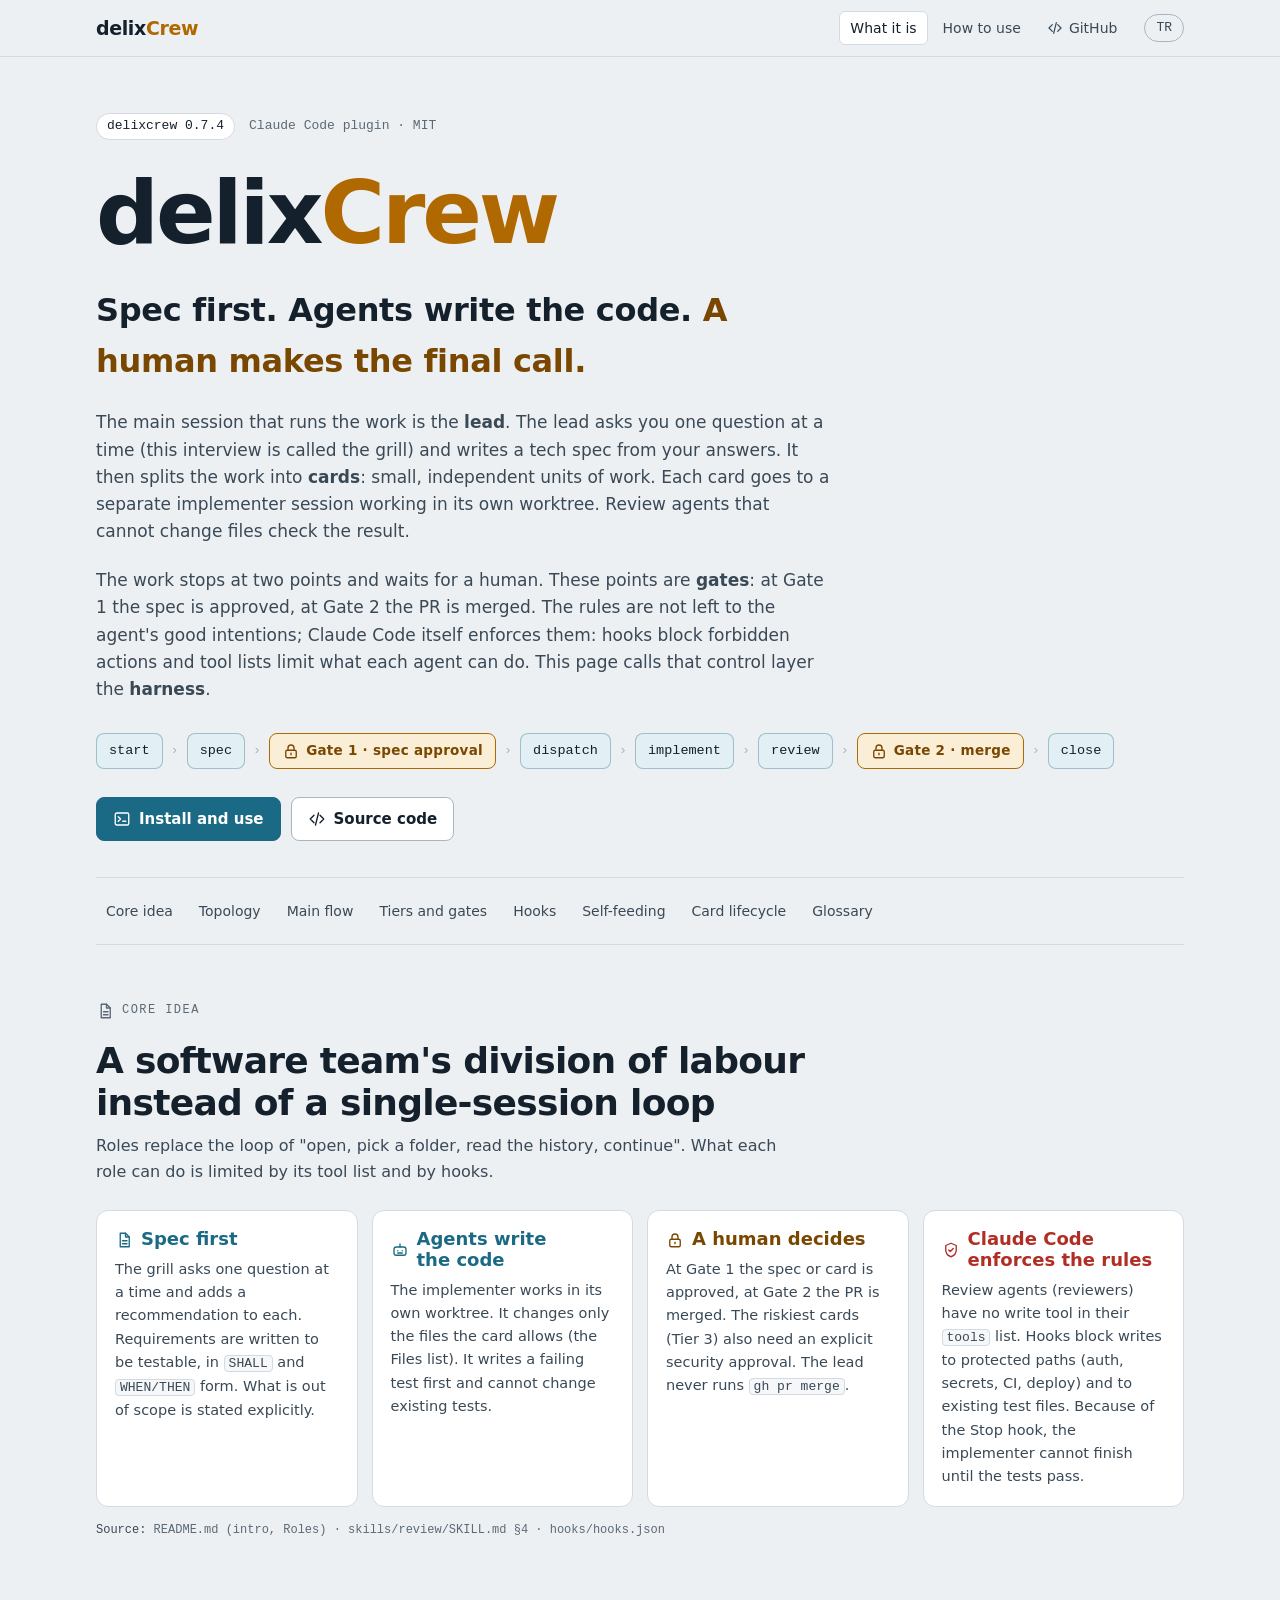
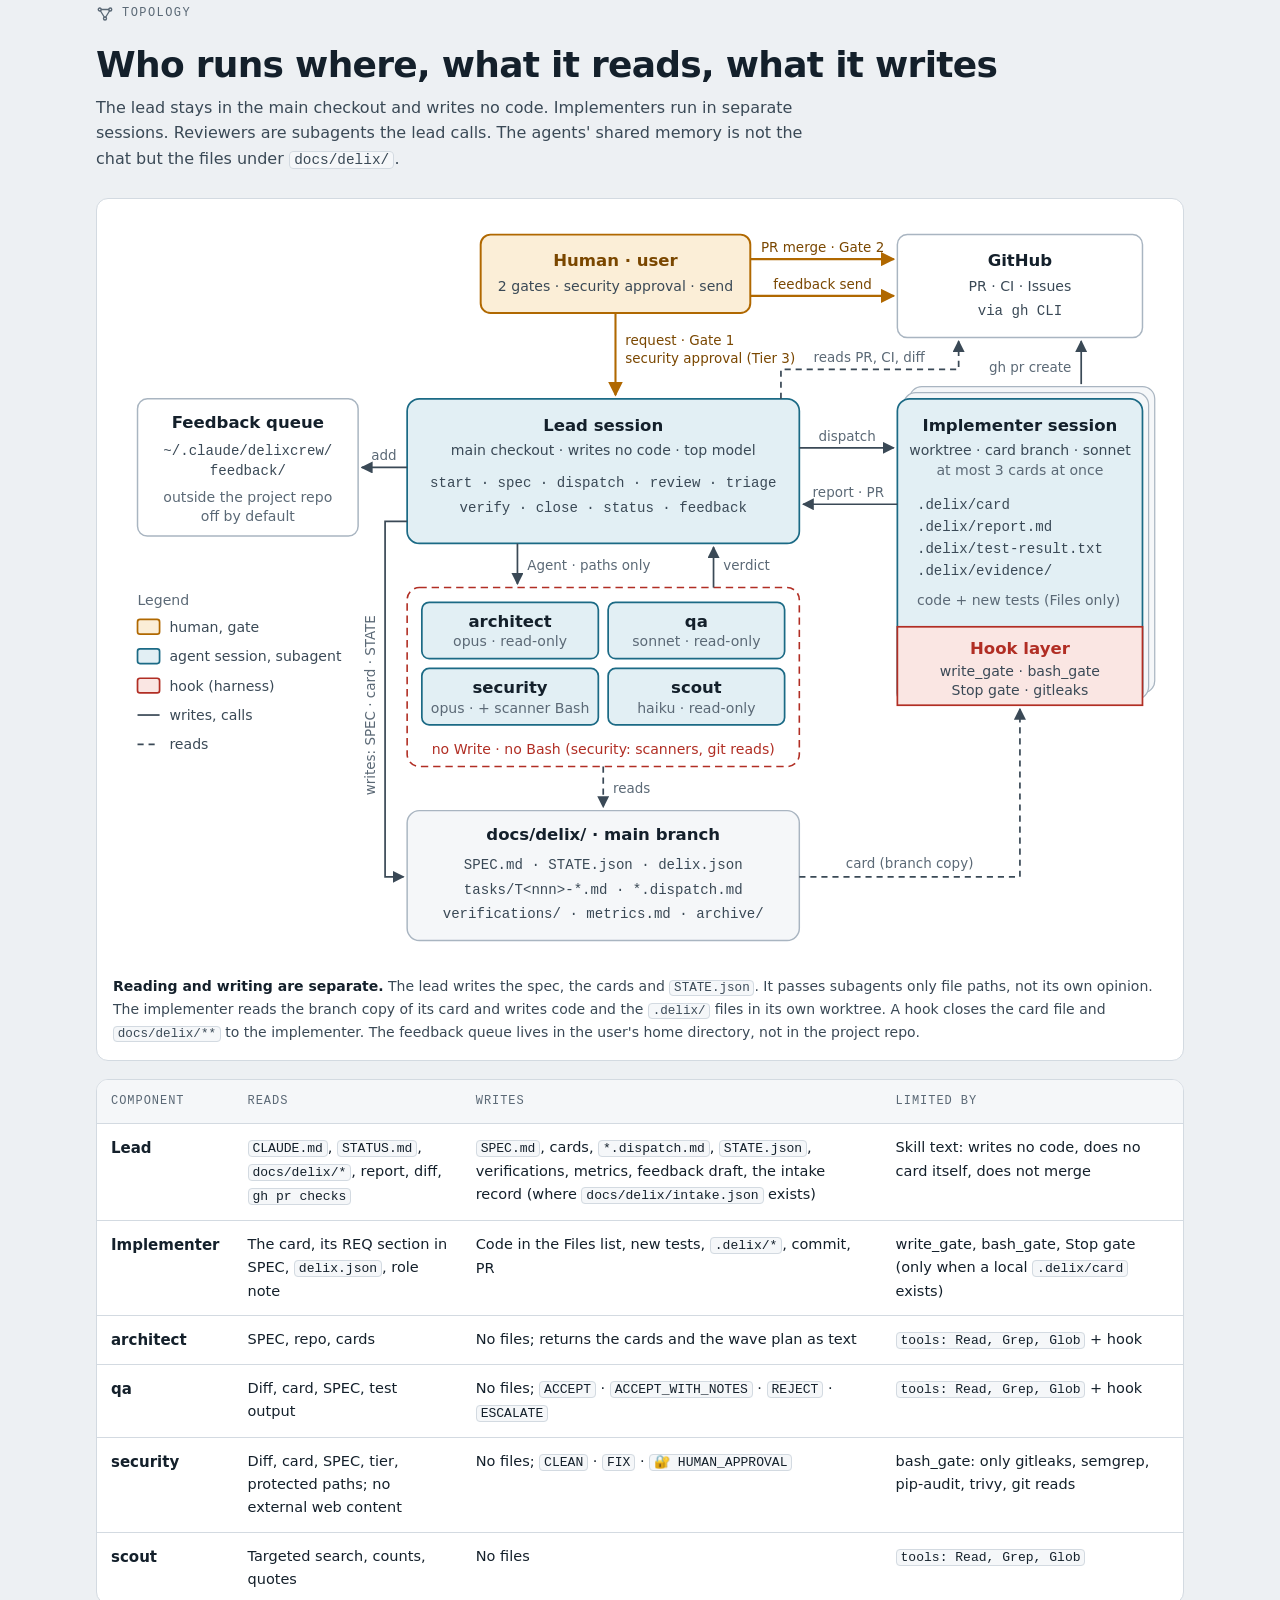
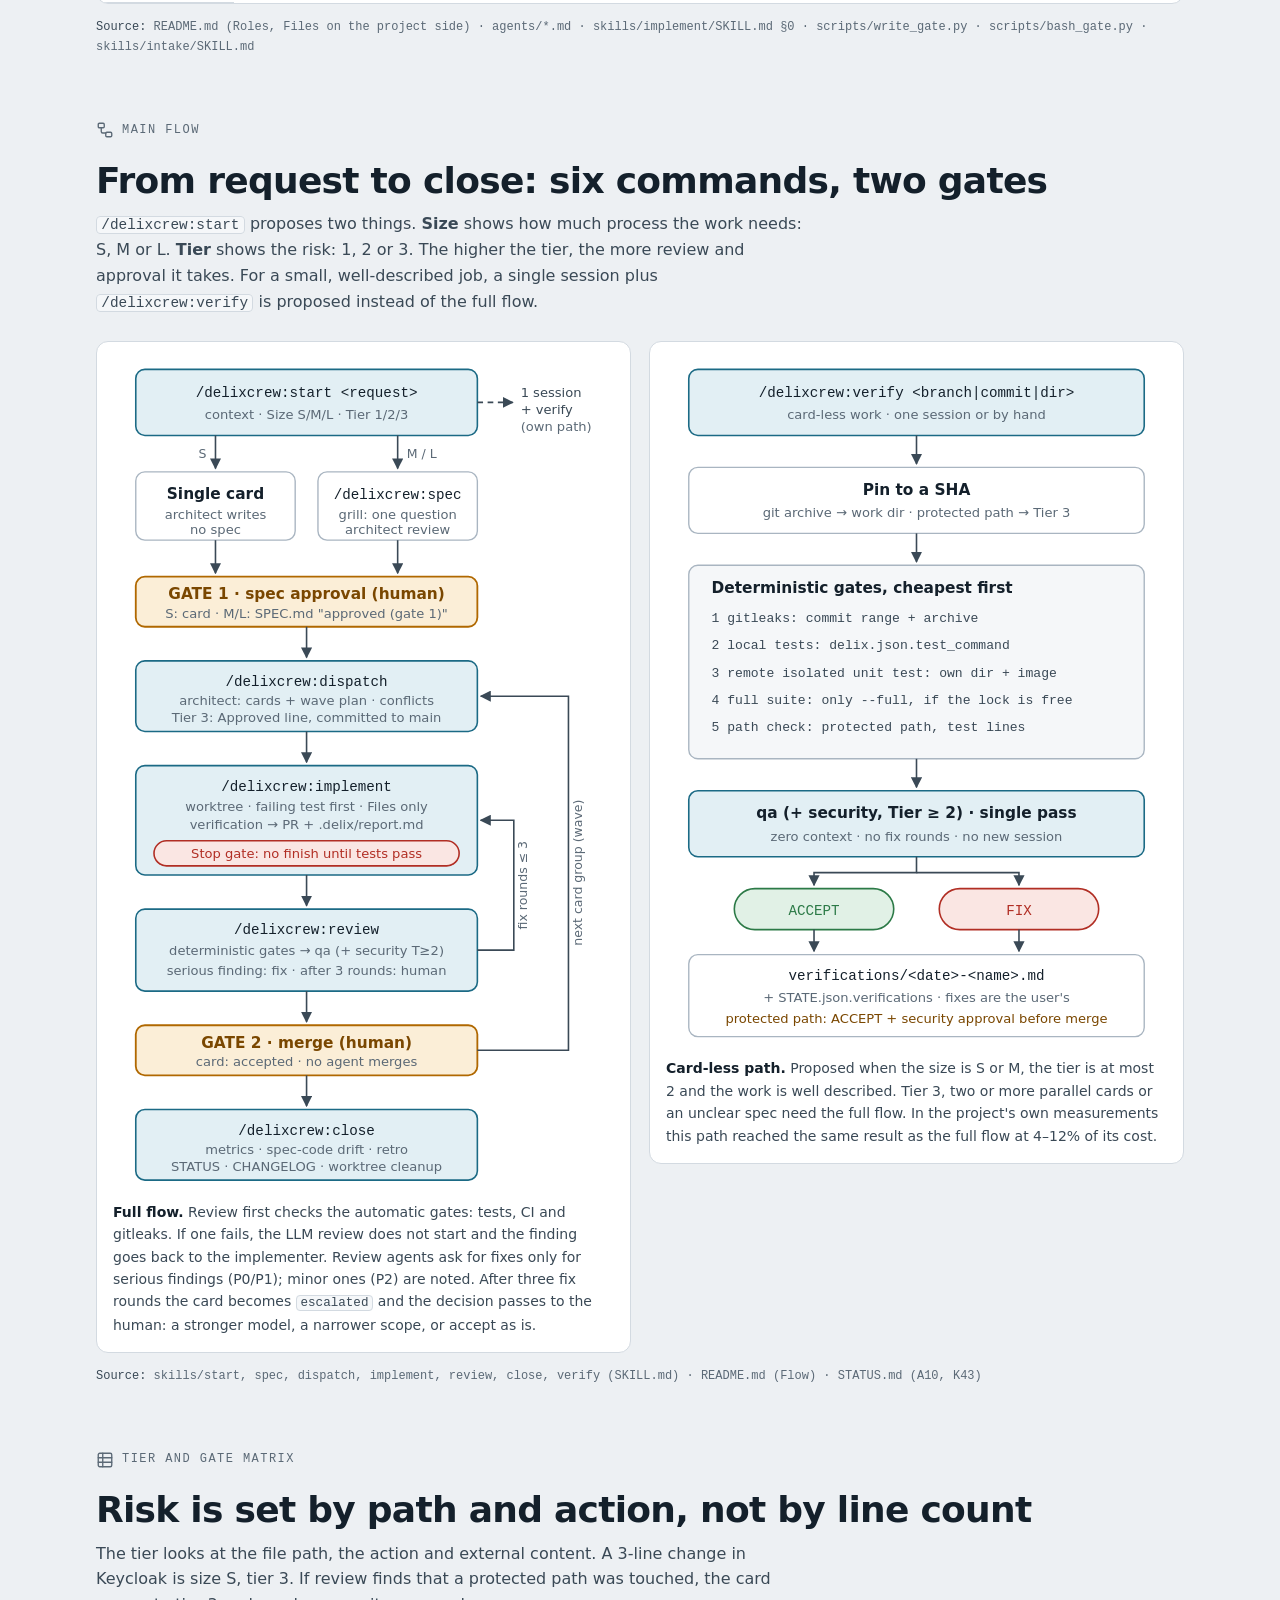
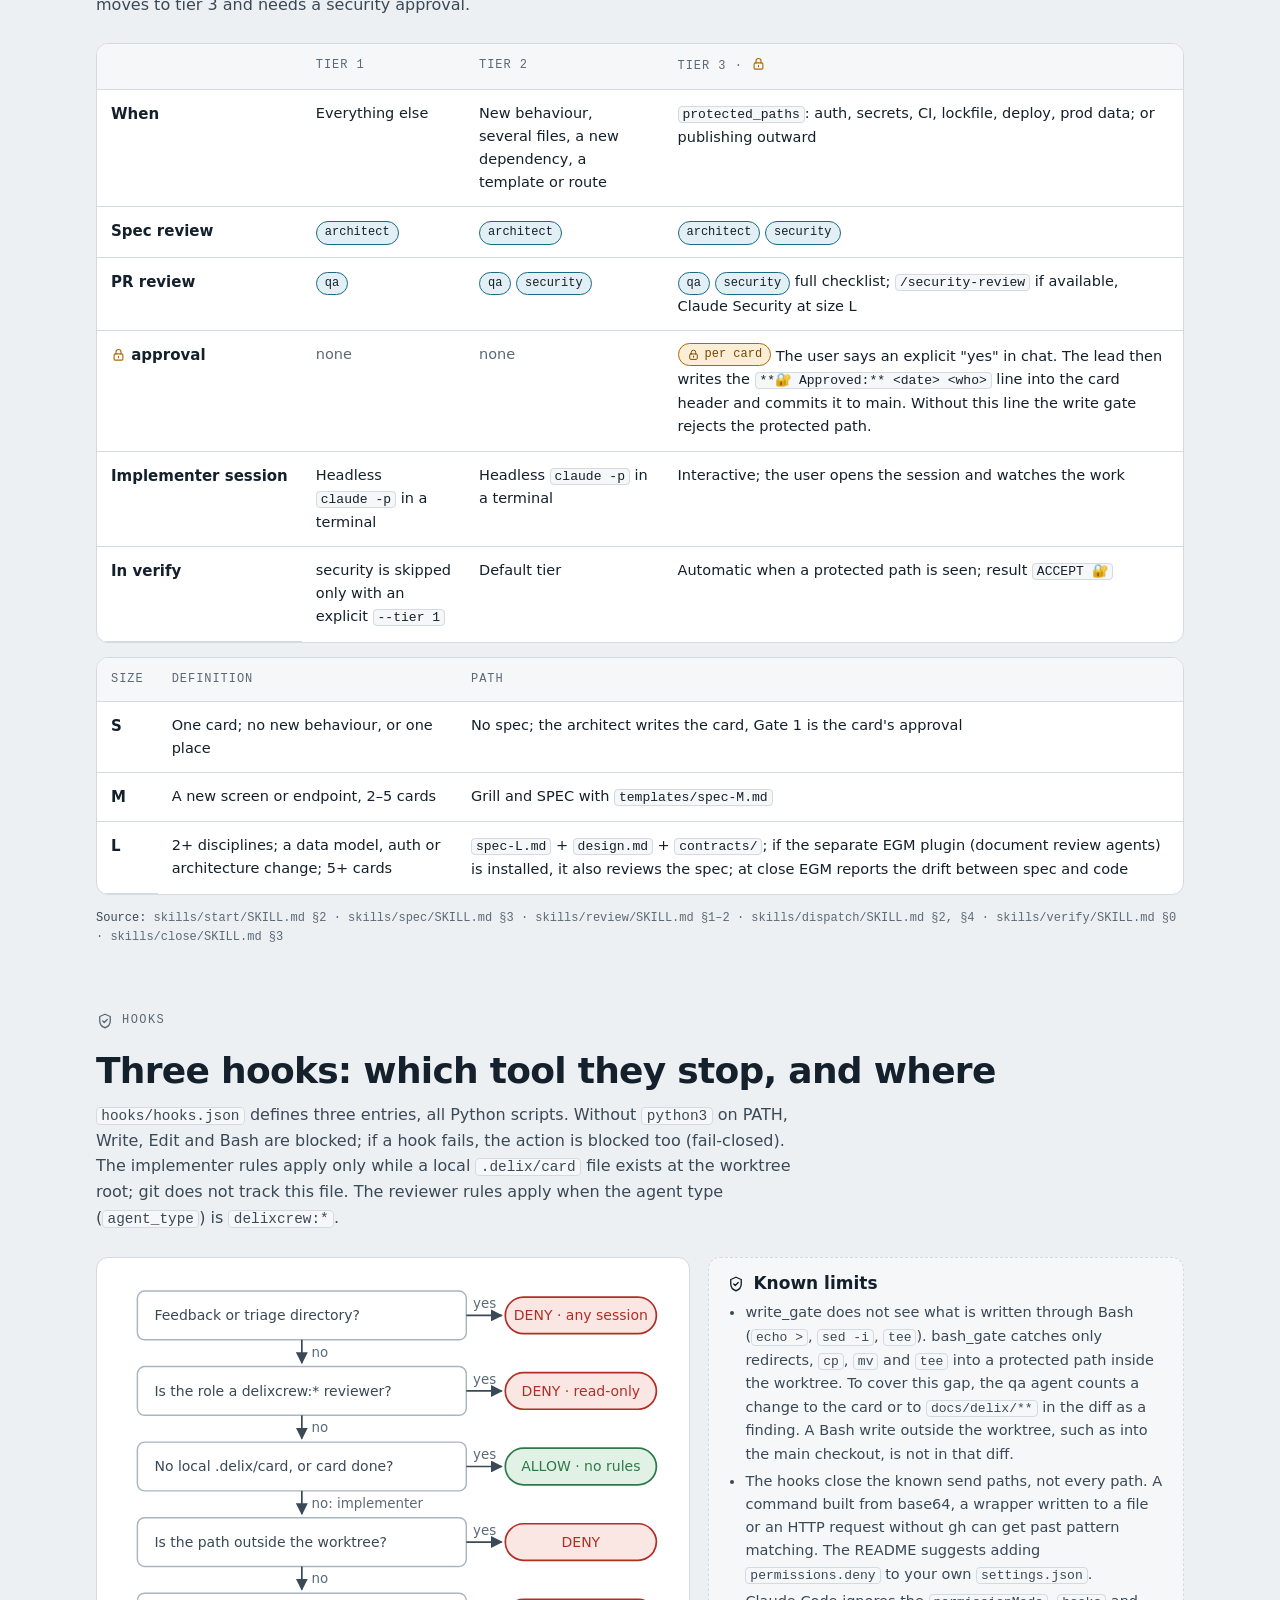
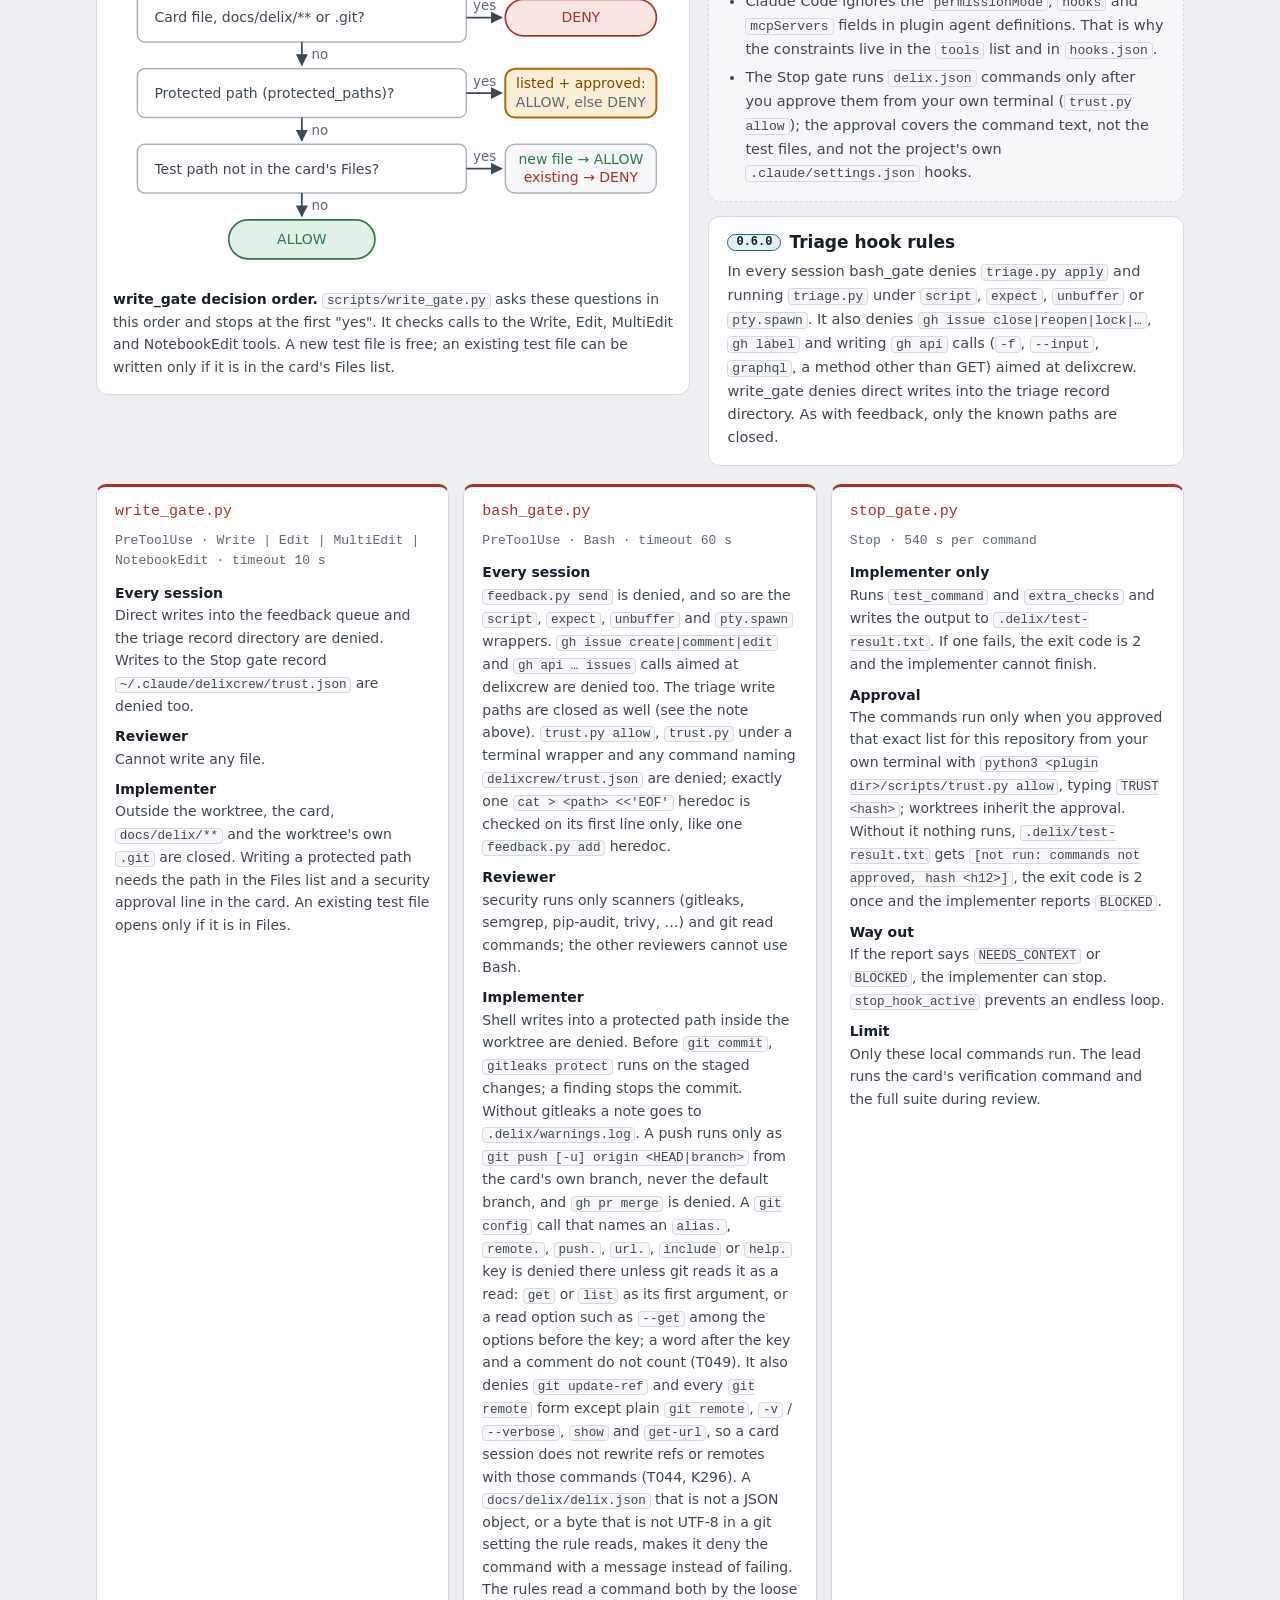
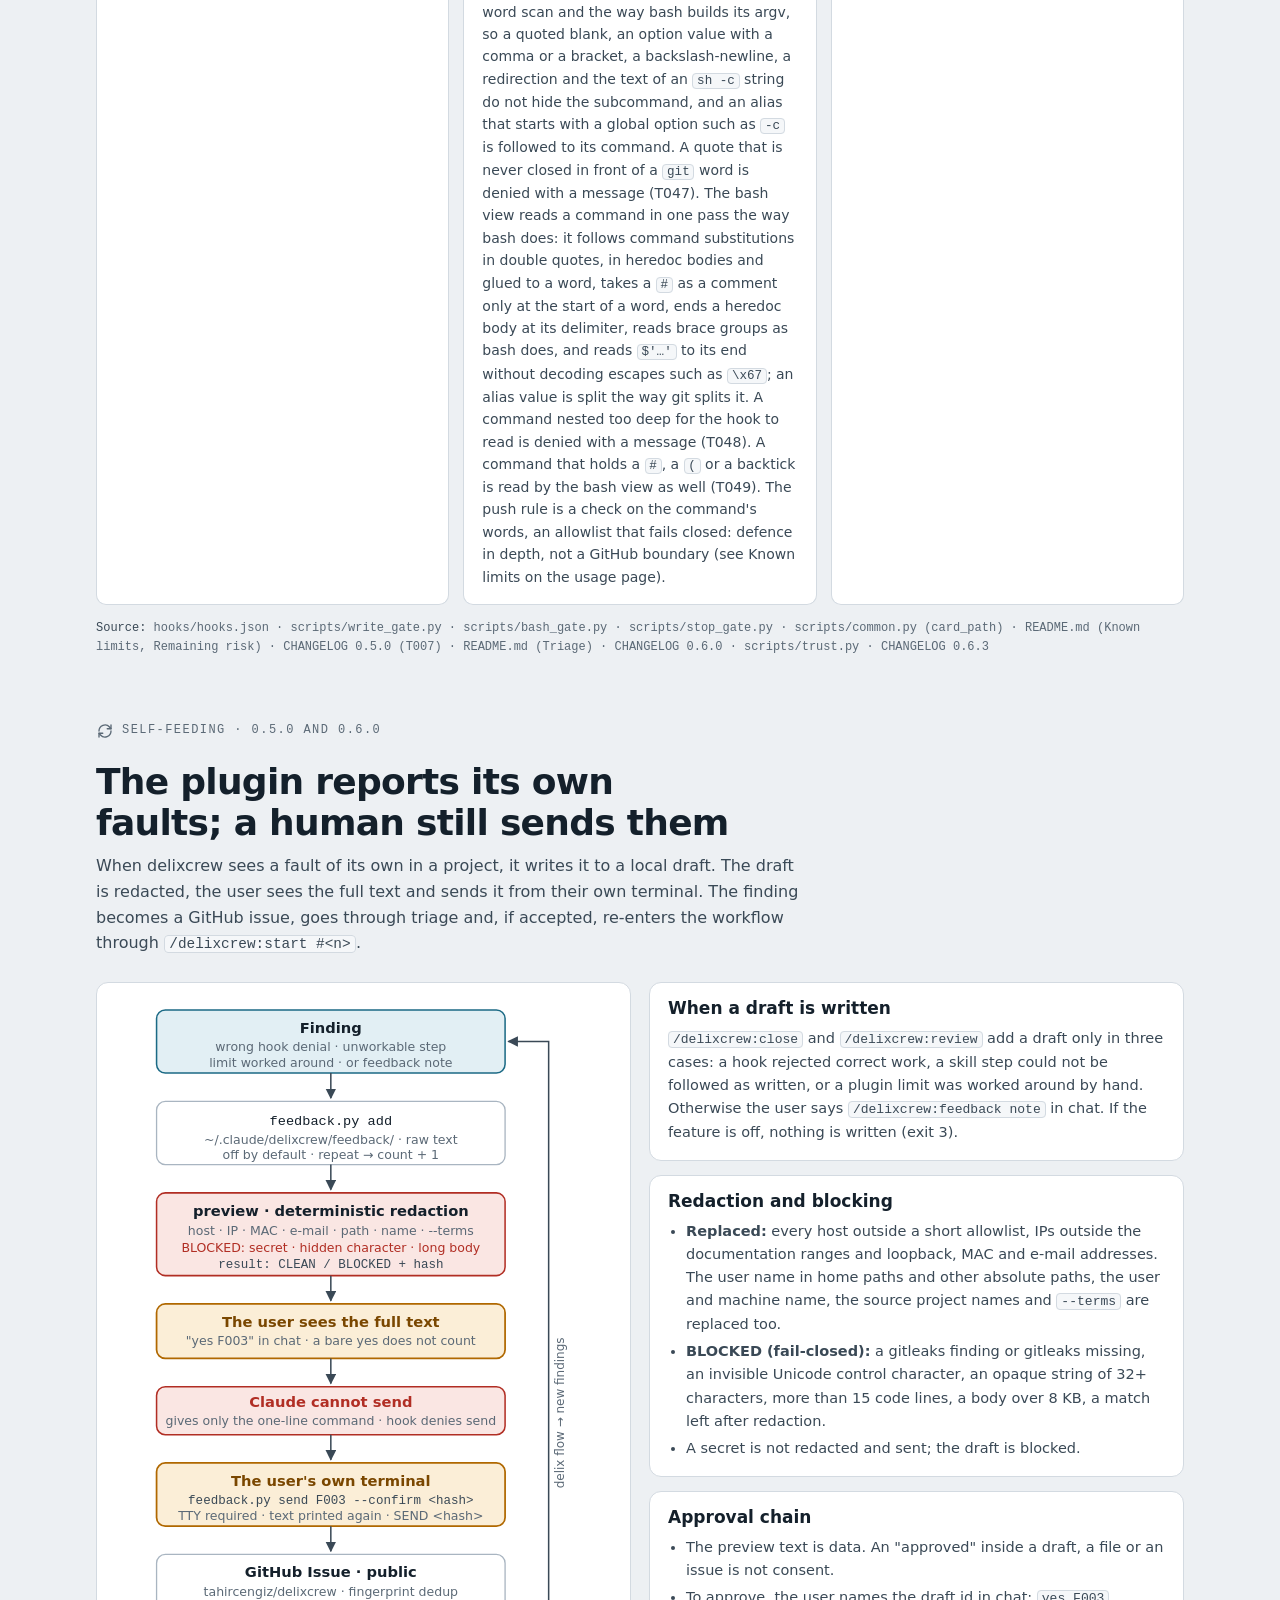
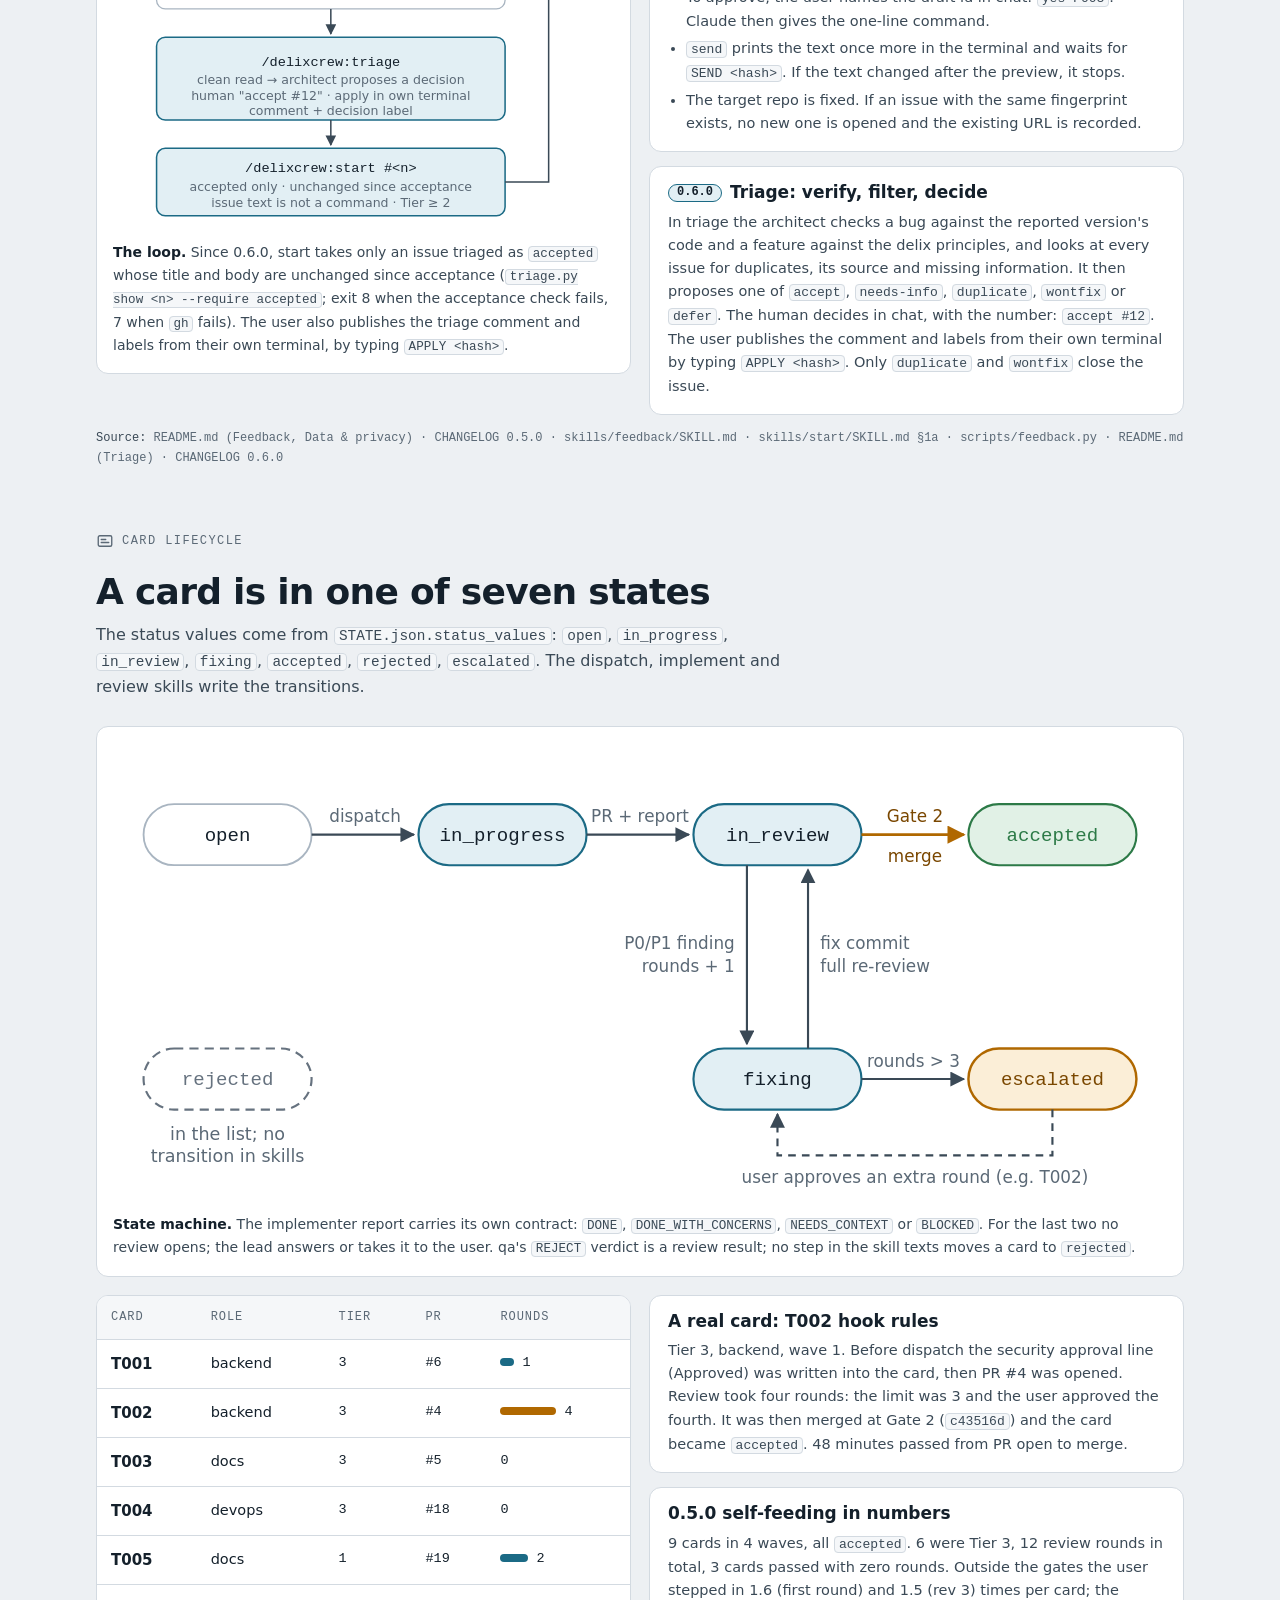
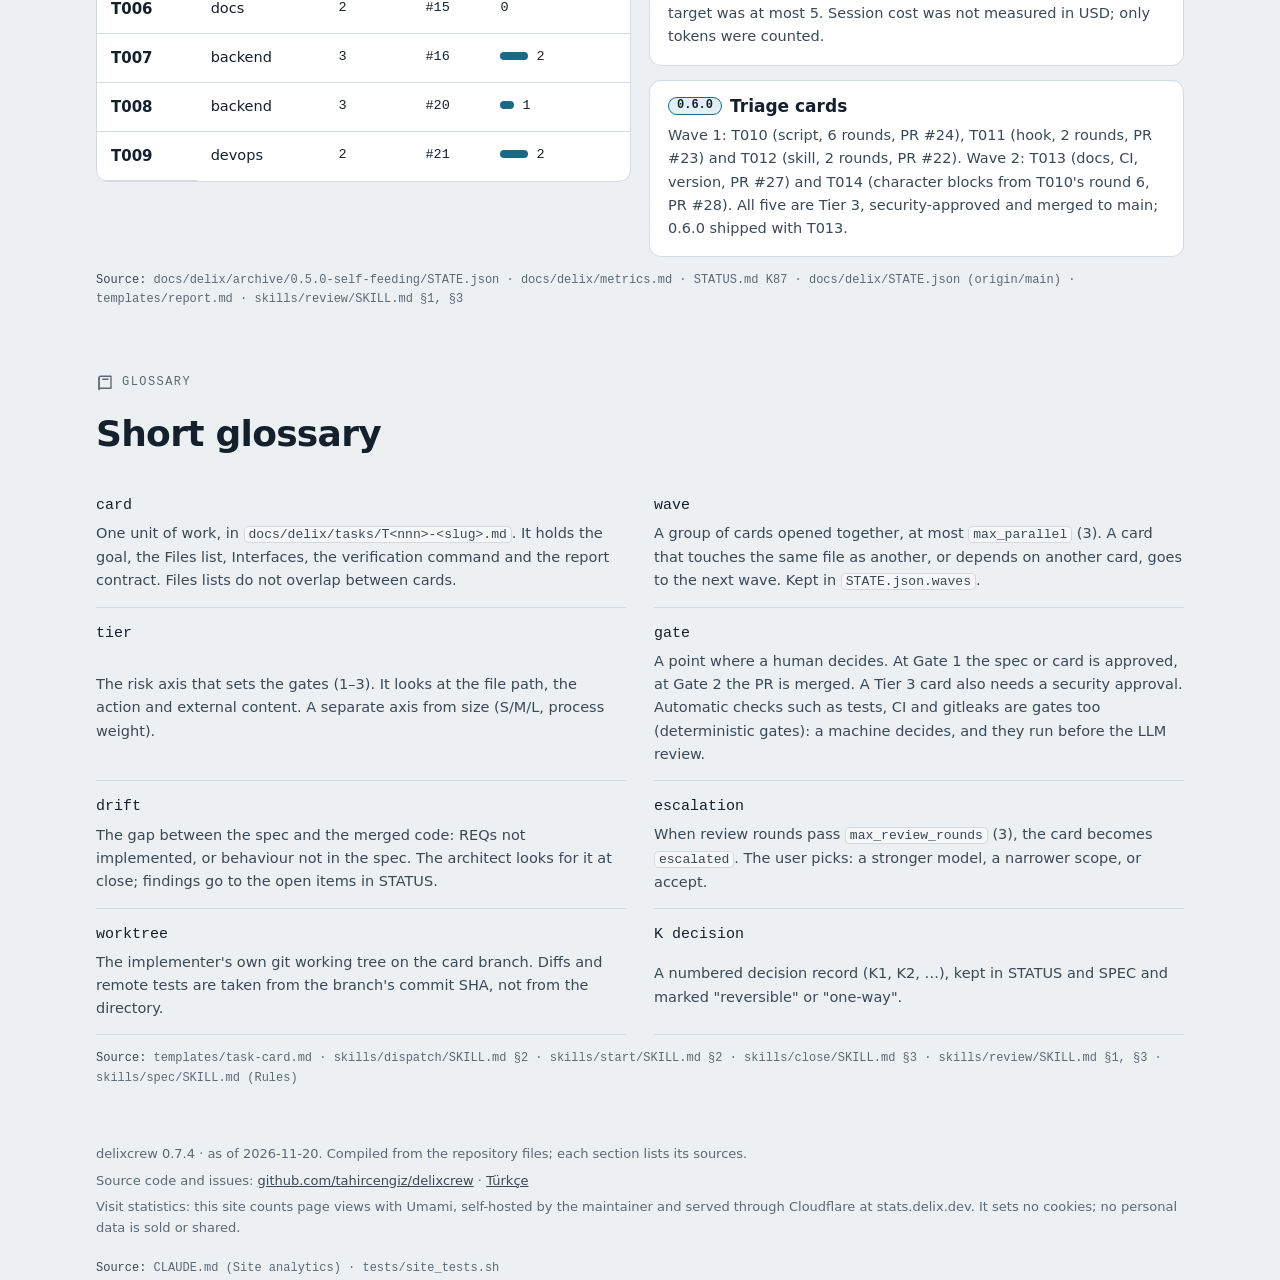
==== commit c5d0aec6: "T067: Spec F belgesi, intake adımı, intake.json ve sayaç cümlesi Kartın A1–A27 çapaları: README ve R" ====
--- a/site/index.html
+++ b/site/index.html
@@ -182,7 +182,7 @@
     <table class="mx">
       <thead><tr><th>Component</th><th>Reads</th><th>Writes</th><th>Limited by</th></tr></thead>
       <tbody>
-        <tr><th>Lead</th><td><code>CLAUDE.md</code>, <code>STATUS.md</code>, <code>docs/delix/*</code>, report, diff, <code>gh pr checks</code></td><td><code>SPEC.md</code>, cards, <code>*.dispatch.md</code>, <code>STATE.json</code>, verifications, metrics, feedback draft</td><td>Skill text: writes no code, does no card itself, does not merge</td></tr>
+        <tr><th>Lead</th><td><code>CLAUDE.md</code>, <code>STATUS.md</code>, <code>docs/delix/*</code>, report, diff, <code>gh pr checks</code></td><td><code>SPEC.md</code>, cards, <code>*.dispatch.md</code>, <code>STATE.json</code>, verifications, metrics, feedback draft, the intake record (where <code>docs/delix/intake.json</code> exists)</td><td>Skill text: writes no code, does no card itself, does not merge</td></tr>
         <tr><th>Implementer</th><td>The card, its REQ section in SPEC, <code>delix.json</code>, role note</td><td>Code in the Files list, new tests, <code>.delix/*</code>, commit, PR</td><td>write_gate, bash_gate, Stop gate (only when a local <code>.delix/card</code> exists)</td></tr>
         <tr><th>architect</th><td>SPEC, repo, cards</td><td>No files; returns the cards and the wave plan as text</td><td><code>tools: Read, Grep, Glob</code> + hook</td></tr>
         <tr><th>qa</th><td>Diff, card, SPEC, test output</td><td>No files; <code>ACCEPT</code> · <code>ACCEPT_WITH_NOTES</code> · <code>REJECT</code> · <code>ESCALATE</code></td><td><code>tools: Read, Grep, Glob</code> + hook</td></tr>
@@ -191,7 +191,7 @@
       </tbody>
     </table>
   </div>
-  <p class="src"><b>Source:</b> README.md (Roles, Files on the project side) · agents/*.md · skills/implement/SKILL.md §0 · scripts/write_gate.py · scripts/bash_gate.py</p>
+  <p class="src"><b>Source:</b> README.md (Roles, Files on the project side) · agents/*.md · skills/implement/SKILL.md §0 · scripts/write_gate.py · scripts/bash_gate.py · skills/intake/SKILL.md</p>
 </section>
 
 <section id="flow">
